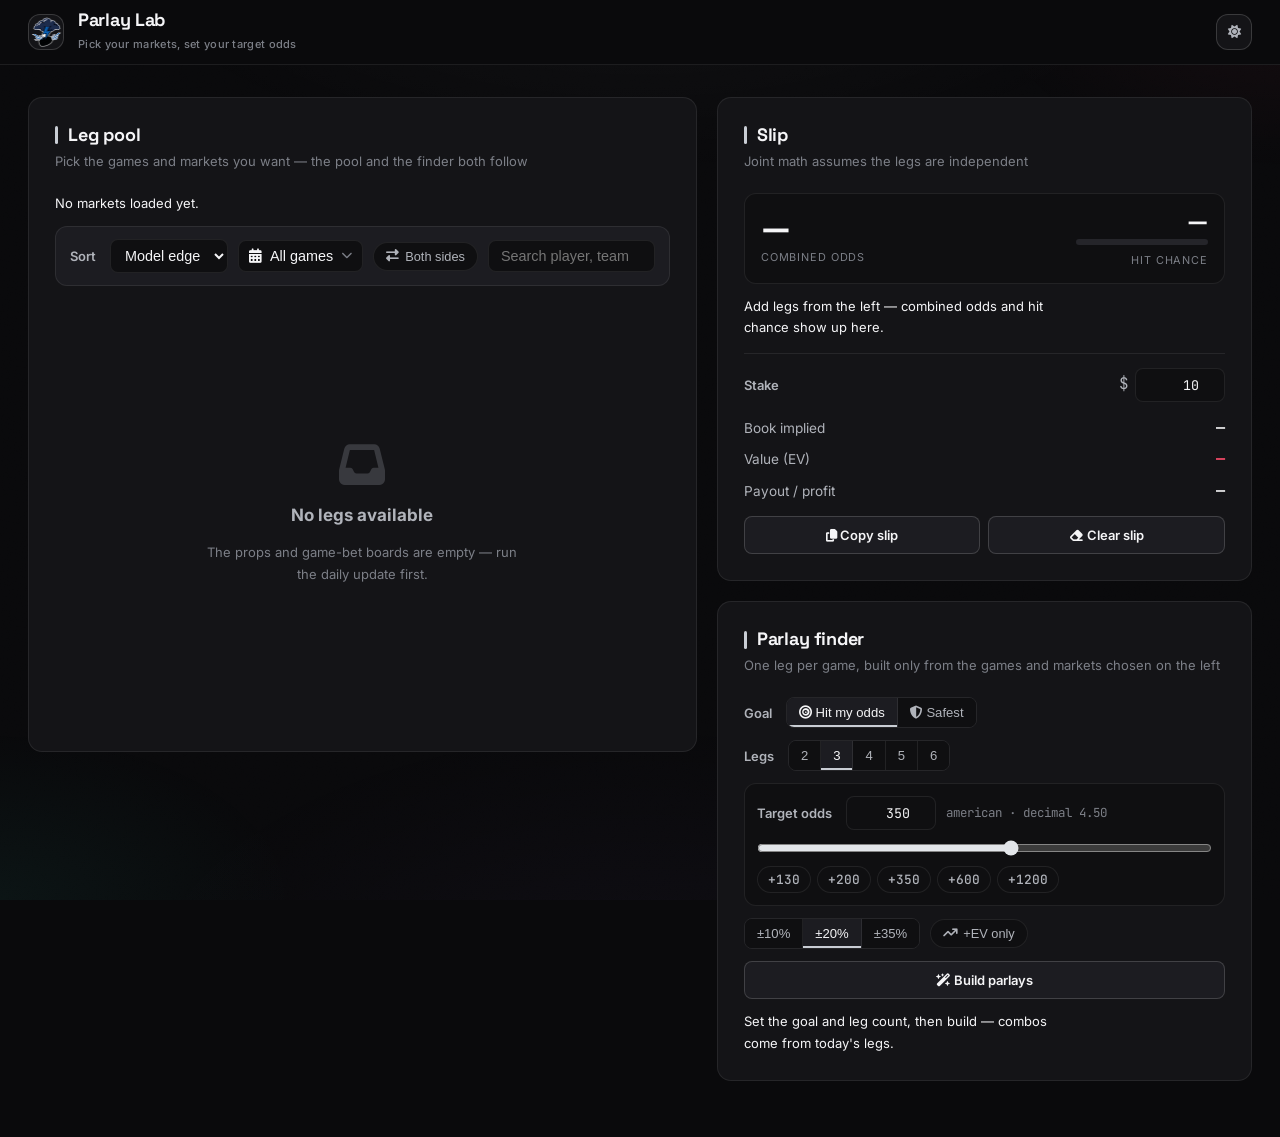
==== templates/parlay.html @ 18145726 "Show each combo leg's game in Parlay finder results Co-Authored-By: Claude Code <noreply@anthropic.c" ====
<!DOCTYPE html>
<html lang="en">
<head>
    <meta charset="UTF-8">
    <meta name="viewport" content="width=device-width, initial-scale=1.0, viewport-fit=cover">
    <meta name="theme-color" content="#020306">
    <meta name="robots" content="noindex">
    <script>
        // Same saved-theme hook as index.html so both pages agree on the mode.
        try {
            if (localStorage.getItem('hdf-theme') === 'light') {
                document.documentElement.setAttribute('data-theme', 'light');
            }
        } catch (e) {}
    </script>
    <title>Parlay Lab</title>
    <link rel="icon" type="image/x-icon" href="/favicon.ico">
    <link rel="preconnect" href="https://fonts.googleapis.com">
    <link href="https://fonts.googleapis.com/css2?family=Inter:wght@300;400;500;600;700&family=Space+Grotesk:wght@500;600;700&family=JetBrains+Mono:wght@400;600&display=swap" rel="stylesheet">
    <link rel="stylesheet" href="https://cdnjs.cloudflare.com/ajax/libs/font-awesome/6.5.2/css/all.min.css" crossorigin="anonymous" referrerpolicy="no-referrer">
    <link rel="stylesheet" href="/static/style.css?v=3.0">
</head>
<body>
    <div class="bg-noise"></div>
    <div class="bg-gradient"></div>

    <header class="app-header">
        <div class="header-inner">
            <div class="header-left">
                <div class="logo-mark">
                    <a id="parlayHome" href="/" aria-label="Back to High Danger Forecast">
                        <img src="/Images/logo.png" alt="" width="32" height="32">
                    </a>
                </div>
                <div class="logo-text">
                    <h1>Parlay Lab</h1>
                    <span class="tagline">Pick your markets, set your target odds</span>
                </div>
            </div>
            <div class="header-right">
                <button class="theme-toggle" id="themeToggle" type="button" aria-label="Toggle light and dark mode" title="Toggle light and dark mode">
                    <i class="fa-solid fa-sun theme-icon-sun"></i>
                    <i class="fa-solid fa-moon theme-icon-moon"></i>
                </button>
            </div>
        </div>
    </header>

    <main class="main-content">
        <div class="parlay-grid">

            <!-- Leg pool -->
            <section class="card">
                <div class="card-header">
                    <h2 class="card-title">Leg pool</h2>
                    <p class="card-subtitle">Pick the games and markets you want — the pool and the finder both follow</p>
                </div>
                <div id="plChips" class="pl-chip-row" role="group" aria-label="Markets to include"></div>
                <div class="props-toolbar props-filterbar elo-toolbar">
                    <label class="props-toolbar-label" for="plSort">Sort</label>
                    <select id="plSort" class="pl-select">
                        <option value="edge">Model edge</option>
                        <option value="prob">Hit chance</option>
                        <option value="odds">Odds</option>
                    </select>
                    <div class="pl-dd" id="plGamesDD">
                        <button id="plGamesBtn" class="pl-select pl-dd-btn" type="button" aria-haspopup="true" aria-expanded="false" aria-label="Choose games">
                            <i class="fa-solid fa-calendar-days"></i> <span id="plGamesLabel">All games</span> <i class="fa-solid fa-chevron-down pl-dd-caret"></i>
                        </button>
                        <div id="plGamesPanel" class="pl-dd-panel" hidden>
                            <label class="pl-dd-item pl-dd-all"><input type="checkbox" id="plGamesAll"> All games</label>
                            <div id="plGamesItems"></div>
                        </div>
                    </div>
                    <button id="plSides" class="pl-chip pl-chip-inbar" type="button" aria-pressed="false"
                            title="Also price Unders as their own legs (with the model's implied probability)">
                        <i class="fa-solid fa-right-left"></i> Both sides
                    </button>
                    <input id="plSearch" class="pl-search" type="search" placeholder="Search player, team or game" aria-label="Search legs">
                </div>
                <div id="plLoadState" class="empty-state" hidden>
                    <p class="empty-desc">Loading legs…</p>
                </div>
                <div id="plPool" class="pl-leg-list"></div>
            </section>

            <!-- Slip + finder -->
            <div class="parlay-side">

                <section class="card">
                    <div class="card-header">
                        <h2 class="card-title">Slip</h2>
                        <p class="card-subtitle">Joint math assumes the legs are independent</p>
                    </div>
                    <div class="pl-hero">
                        <div class="pl-hero-main">
                            <div id="plCombinedOdds" class="pl-hero-odds">—</div>
                            <div class="pl-hero-label">combined odds</div>
                        </div>
                        <div class="pl-hero-side">
                            <div id="plJointProb" class="pl-hero-prob">—</div>
                            <div class="pl-meter" aria-hidden="true"><div id="plMeterFill" class="pl-meter-fill"></div></div>
                            <div class="pl-hero-label">hit chance</div>
                        </div>
                    </div>
                    <div id="slipLegs" class="pl-slip-legs"></div>
                    <div class="pl-summary">
                        <div class="pl-summary-row">
                            <label class="props-toolbar-label" for="plStake">Stake</label>
                            <span class="pl-money-wrap">$<input id="plStake" class="pl-stake" type="number" min="0" step="1" value="10" inputmode="decimal"></span>
                        </div>
                        <dl class="pl-totals">
                            <div class="pl-total-row"><dt>Book implied</dt><dd id="plImplied">—</dd></div>
                            <div class="pl-total-row"><dt>Value (EV)</dt><dd id="plEV">—</dd></div>
                            <div class="pl-total-row"><dt>Payout / profit</dt><dd id="plPayout">—</dd></div>
                        </dl>
                        <div id="plCorrelationNote" class="pl-warn" hidden>
                            <i class="fa-solid fa-link"></i> Two legs share a game — the independence math no longer holds.
                        </div>
                        <div class="pl-summary-actions">
                            <button id="plCopy" class="action-btn" type="button"><i class="fa-solid fa-copy"></i> Copy slip</button>
                            <button id="plClear" class="action-btn" type="button"><i class="fa-solid fa-eraser"></i> Clear slip</button>
                        </div>
                    </div>
                </section>

                <section class="card">
                    <div class="card-header">
                        <h2 class="card-title">Parlay finder</h2>
                        <p class="card-subtitle">One leg per game, built only from the games and markets chosen on the left</p>
                    </div>
                    <div class="pl-finder-controls">
                        <div class="pl-control-row">
                            <span class="props-toolbar-label">Goal</span>
                            <div id="plMode" class="pl-seg" role="group" aria-label="Finder goal">
                                <button type="button" data-mode="target" aria-pressed="true"><i class="fa-solid fa-bullseye"></i> Hit my odds</button>
                                <button type="button" data-mode="chance" aria-pressed="false"><i class="fa-solid fa-shield-halved"></i> Safest</button>
                            </div>
                        </div>
                        <div class="pl-control-row">
                            <span class="props-toolbar-label">Legs</span>
                            <div id="plSize" class="pl-seg" role="group" aria-label="Leg count">
                                <button type="button" data-size="2" aria-pressed="false">2</button>
                                <button type="button" data-size="3" aria-pressed="true">3</button>
                                <button type="button" data-size="4" aria-pressed="false">4</button>
                                <button type="button" data-size="5" aria-pressed="false">5</button>
                                <button type="button" data-size="6" aria-pressed="false">6</button>
                            </div>
                        </div>
                        <div id="plTargetWrap" class="pl-target-wrap">
                            <div class="pl-control-row">
                                <span class="props-toolbar-label">Target odds</span>
                                <input id="plTargetInput" class="pl-stake pl-target-input" type="number" step="5" value="350" aria-label="Target American odds">
                                <span class="pl-target-hint">american · decimal <span id="plTargetDec">4.50</span></span>
                            </div>
                            <input id="plTargetRange" class="pl-range" type="range" min="0" max="100" step="0.5" value="50" aria-label="Target odds slider">
                            <div id="plPresets" class="pl-chip-row pl-preset-row" role="group" aria-label="Target odds presets"></div>
                        </div>
                        <div class="pl-control-row" id="plFinderOpts">
                            <div id="plTol" class="pl-seg" role="group" aria-label="Target tolerance">
                                <button type="button" data-tol="0.1" aria-pressed="false">±10%</button>
                                <button type="button" data-tol="0.2" aria-pressed="true">±20%</button>
                                <button type="button" data-tol="0.35" aria-pressed="false">±35%</button>
                            </div>
                            <button id="plEvOnly" class="pl-chip" type="button" aria-pressed="false" title="Only show combos the model rates as +EV">
                                <i class="fa-solid fa-arrow-trend-up"></i> +EV only
                            </button>
                        </div>
                        <button id="plBuild" class="action-btn pl-build-btn" type="button"><i class="fa-solid fa-wand-magic-sparkles"></i> Build parlays</button>
                    </div>
                    <div id="plAutoplay" class="pl-autoplay">
                        <p class="empty-desc">Set the goal and leg count, then build — combos come from today's legs.</p>
                    </div>
                </section>

            </div>

        </div>
    </main>

    <script src="/static/parlay.js?v=2.5"></script>
</body>
</html>
---- static/style.css ----
/* ============================================================
   NHL Predictor — Midnight Precision Instrument Theme v3
   ============================================================ */

:root {
    --bg-base: #0a0a0c;
    --bg-surface: #141417;
    --bg-surface-elevated: #1c1c21;
    --bg-surface-hover: #25252a;
    --bg-input: #0f0f11;
    --border-subtle: rgba(255,255,255,0.08);
    --border-default: rgba(255,255,255,0.16);
    --border-active: rgba(255,255,255,0.40);
    --text-primary: #f5f5f7;
    --text-secondary: #b0b3ba;
    --text-muted: #7c7f87;
    --accent: #c9cdd4;
    --accent-dim: #e3e6ea;
    --accent-hover: #e2e5e9;
    --accent-glow: rgba(255,255,255,0.10);
    --accent-red: #ff4d6d;
    --accent-red-dim: rgba(255,77,109,0.22);
    --accent-blue: #3d8bfd;
    --accent-blue-dim: rgba(61,139,253,0.18);
    --accent-gold: #ffc857;
    --accent-gold-dim: rgba(255,200,87,0.22);
    --accent-green: #38e4c8;
    --accent-green-dim: rgba(56,228,200,0.22);
    --accent-purple: #b388ff;
    --accent-purple-dim: rgba(179,136,255,0.18);
    --row-stripe: rgba(255,255,255,0.015);
    --row-hover: rgba(255,255,255,0.03);
    --font-body: 'Inter', -apple-system, BlinkMacSystemFont, sans-serif;
    --font-heading: 'Space Grotesk', var(--font-body);
    --font-mono: 'JetBrains Mono', ui-monospace, monospace;
    --radius-sm: 8px;
    --radius-md: 12px;
    --radius-lg: 14px;
    --radius-xl: 20px;
    --shadow-card: 0 2px 4px rgba(0,0,0,0.55), 0 10px 32px rgba(0,0,0,0.40);
    --shadow-glow: 0 0 28px rgba(255,255,255,0.06);
    --transition-fast: 0.15s ease;
    --transition-base: 0.25s ease;
}

:root[data-theme="light"] {
    --bg-base: #f4f5f7;
    --bg-surface: #ffffff;
    --bg-surface-elevated: #ffffff;
    --bg-surface-hover: #eceef1;
    --bg-input: #ffffff;
    --border-subtle: rgba(0,0,0,0.08);
    --border-default: rgba(0,0,0,0.18);
    --border-active: rgba(0,0,0,0.40);
    --text-primary: #16181c;
    --text-secondary: #4b5058;
    --text-muted: #7b828c;
    --accent: #16181c;
    --accent-dim: #3a3f46;
    --accent-hover: #2c3138;
    --accent-glow: rgba(0,0,0,0.06);
    --accent-red: #d7263d;
    --accent-red-dim: rgba(215,38,61,0.12);
    --accent-blue: #00539b;
    --accent-blue-dim: rgba(0,83,155,0.12);
    --accent-gold: #8a6d1d;
    --accent-gold-dim: rgba(138,109,29,0.14);
    --accent-green: #0e9f6e;
    --accent-green-dim: rgba(14,159,110,0.14);
    --accent-purple: #7c5cd6;
    --accent-purple-dim: rgba(124,92,214,0.14);
    --row-stripe: rgba(0,0,0,0.02);
    --row-hover: rgba(0,0,0,0.04);
    --shadow-card: 0 2px 4px rgba(0,0,0,0.06), 0 10px 32px rgba(0,0,0,0.10);
    --shadow-glow: 0 0 28px rgba(0,0,0,0.06);
}

* { margin:0; padding:0; box-sizing:border-box; }

html { scroll-behavior:smooth; }

body {
    font-family: var(--font-body);
    background: var(--bg-base);
    color: var(--text-primary);
    min-height: 100vh;
    line-height: 1.55;
    -webkit-font-smoothing: antialiased;
    -moz-osx-font-smoothing: grayscale;
    position: relative;
    overflow-x: hidden;
}

/* Remove 300ms double-tap zoom on buttons and interactive controls. */
button, a, input, select, textarea, .tab-btn, .action-btn, .predict-btn, .be-sort-btn, .props-sort-btn, .data-table th.sortable {
    touch-action: manipulation;
}

/* ── Background Layers ──────────────────────────────────────────────── */
.bg-noise {
    position: fixed; inset: 0; z-index: 0; pointer-events: none; opacity: 0.008;
    background-image: url("data:image/svg+xml,%3Csvg viewBox='0 0 256 256' xmlns='http://www.w3.org/2000/svg'%3E%3Cfilter id='n'%3E%3CfeTurbulence type='fractalNoise' baseFrequency='0.85' numOctaves='3' stitchTiles='stitch'/%3E%3C/filter%3E%3Crect width='100%25' height='100%25' filter='url(%23n)'/%3E%3C/svg%3E");
    background-repeat: repeat; background-size: 260px;
}

.bg-gradient {
    position: fixed; inset: 0; z-index: 0; pointer-events: none;
    background:
        radial-gradient(ellipse 95% 75% at 50% -18%, rgba(255,255,255,0.06), transparent 50%),
        radial-gradient(ellipse 55% 45% at 100% 0%, rgba(255,77,109,0.05), transparent 42%),
        radial-gradient(ellipse 55% 45% at 0% 100%, rgba(56,228,200,0.05), transparent 42%),
        radial-gradient(ellipse 80% 60% at 50% 110%, rgba(179,136,255,0.04), transparent 50%);
}

:root[data-theme="light"] .bg-gradient {
    background:
        radial-gradient(ellipse 95% 75% at 50% -18%, rgba(0,0,0,0.04), transparent 50%),
        radial-gradient(ellipse 55% 45% at 100% 0%, rgba(0,0,0,0.02), transparent 42%),
        radial-gradient(ellipse 55% 45% at 0% 100%, rgba(0,0,0,0.02), transparent 42%);
}

/* ── Header ──────────────────────────────────────────────────────── */
.app-header {
    position: sticky; top: 0; z-index: 100;
    background: var(--bg-base);
    border-bottom: 1px solid var(--border-subtle);
    padding-top: env(safe-area-inset-top);
}

.header-inner {
    max-width: 1280px; margin: 0 auto;
    display: flex; align-items: center; justify-content: space-between;
    height: 64px; padding: 0 calc(28px + env(safe-area-inset-right)) 0 calc(28px + env(safe-area-inset-left));
}

.header-left { display: flex; align-items: center; gap: 14px; }

.logo-mark {
    display: flex; align-items: center; justify-content: center;
    width: 36px; height: 36px;
    background: var(--bg-surface);
    border-radius: var(--radius-md);
    border: 1px solid var(--border-default);
    overflow: hidden;
}

.logo-mark img {
    width: 100%;
    height: 100%;
    object-fit: contain;
    display: block;
}

.logo-text h1 {
    font-family: var(--font-heading);
    font-size: 18px; font-weight: 700; letter-spacing: -0.3px;
    color: var(--text-primary); line-height: 1.2;
}

.tagline {
    font-size: 11px; color: var(--text-muted);
    letter-spacing: 0.3px; font-weight: 500;
}

.status-pill {
    display: inline-flex; align-items: center; gap: 8px;
    padding: 6px 14px; border-radius: 100px;
    background: var(--bg-surface); border: 1px solid var(--border-default);
    font-size: 12px; font-weight: 600; color: var(--text-secondary);
}

.status-dot {
    width: 7px; height: 7px; border-radius: 50%;
    display: inline-block; flex-shrink: 0;
}

.status-dot.ready {
    background: var(--accent-green);
}

.status-dot.loading { background: var(--accent-gold); }
.status-dot.error { background: var(--accent-red); }

.header-right { display: flex; align-items: center; gap: 10px; }
.theme-toggle { display: inline-flex; align-items: center; justify-content: center; width: 36px; height: 36px; flex-shrink: 0; background: var(--bg-surface); border: 1px solid var(--border-default); border-radius: var(--radius-md); color: var(--text-secondary); cursor: pointer; transition: var(--transition-fast); }
.theme-toggle:hover { color: var(--text-primary); background: var(--bg-surface-elevated); }
.theme-toggle .theme-icon-sun { display: inline; }
.theme-toggle .theme-icon-moon { display: none; }
:root[data-theme="light"] .theme-toggle .theme-icon-sun { display: none; }
:root[data-theme="light"] .theme-toggle .theme-icon-moon { display: inline; }

.quota-banner {
    max-width: 1280px; margin: 0 auto;
    padding: 8px calc(28px + env(safe-area-inset-right)) 10px calc(28px + env(safe-area-inset-left));
    background: var(--accent-gold-dim);
    color: var(--accent-gold);
    border-top: 1px solid var(--border-subtle);
    font-size: 12px; font-weight: 600;
    line-height: 1.4;
}

@keyframes pulse-dot {
    0%,100% { opacity:1; }
    50% { opacity:0.5; }
}

/* ── Tab Navigation ─────────────────────────────────────────────── */
.tab-nav {
    position: sticky; top: calc(64px + env(safe-area-inset-top)); z-index: 99;
    background: var(--bg-base);
    border-bottom: 1px solid var(--border-subtle);
    padding-left: env(safe-area-inset-left);
    padding-right: env(safe-area-inset-right);
}

.tab-nav-inner {
    max-width: 1280px; margin: 0 auto;
    display: flex; gap: 6px; padding: 10px 28px;
    overflow-x: auto; scrollbar-width: none;
}

.tab-nav-inner::-webkit-scrollbar { display:none; }

.tab-btn {
    background: none; border: 1px solid transparent; cursor: pointer;
    color: var(--text-secondary); font-family: var(--font-body);
    font-size: 13px; font-weight: 600; padding: 9px 16px;
    display: flex; align-items: center; gap: 8px;
    position: relative; white-space: nowrap;
    border-radius: 100px;
    transition: color var(--transition-fast), background var(--transition-fast), border-color var(--transition-fast);
}

.tab-btn:hover { color: var(--text-primary); background: var(--bg-surface); }

.tab-btn.active {
    color: var(--text-primary);
    background: var(--bg-surface-elevated);
    border-color: var(--border-default);
}

.tab-icon { font-size: 14px; }

/* ── Main Content ────────────────────────────────────────────────── */
.main-content {
    max-width: 1280px; margin: 0 auto;
    padding: 32px calc(28px + env(safe-area-inset-right)) 56px calc(28px + env(safe-area-inset-left));
    position: relative; z-index: 1;
}

.tab-panel {
    display: none;
    opacity: 0;
    transform: translateY(14px);
    transition: opacity 0.4s ease, transform 0.4s ease;
}

.tab-panel.active {
    display: block;
    opacity: 1;
    transform: translateY(0);
}

/* ── Cards ────────────────────────────────────────────────────────── */
.card {
    background: var(--bg-surface);
    border: 1px solid var(--border-subtle);
    border-radius: var(--radius-lg);
    padding: 26px;
    transition: border-color var(--transition-base);
    position: relative;
}

.card:hover {
    border-color: var(--border-default);
    box-shadow: var(--shadow-card), 0 0 18px var(--accent-glow);
}

.card-header { margin-bottom: 22px; }

.card-title {
    font-family: var(--font-heading);
    font-size: 18px; font-weight: 700; color: var(--text-primary);
    letter-spacing: -0.2px; line-height: 1.25;
    display: flex; align-items: center; gap: 10px;
}

.card-title::before {
    content: '';
    width: 3px; height: 18px;
    background: var(--accent);
    border-radius: 2px;
}

.card-subtitle {
    font-size: 13px; color: var(--text-muted); margin-top: 4px;
}

/* ── Matchup Predictor Layout ──────────────────────────────────── */
.predictor-grid {
    display: grid;
    grid-template-columns: 560px minmax(0, 1fr);
    gap: 28px;
    align-items: start;
}

@media (max-width: 1160px) {
    .predictor-grid { grid-template-columns: 1fr; }
}

/* ── Team Pickers ──────────────────────────────────────────────── */
.matchup-row {
    display: flex; align-items: stretch; gap: 14px;
    margin-bottom: 26px;
}

@media (max-width: 640px) {
    .matchup-row { flex-direction: column; align-items: stretch; gap: 14px; }
    .vs-divider { flex-direction: row !important; padding: 6px 0 !important; }
    .vs-ring { width: 42px !important; height: 42px !important; }
}

.team-picker {
    flex: 1; min-width: 0;
    background: var(--bg-input);
    border: 1px solid var(--border-subtle);
    border-radius: var(--radius-md);
    padding: 16px;
    transition: var(--transition-base);
}

.team-picker:hover { border-color: var(--border-default); }

.picker-label {
    display: block; font-size: 10px; font-weight: 800;
    text-transform: uppercase; letter-spacing: 1px;
    color: var(--accent); margin-bottom: 10px;
}

.team-select-wrap {
    display: flex; align-items: center; gap: 10px;
    margin-bottom: 10px;
}

.team-logo-preview {
    width: 44px; height: 44px; object-fit: contain;
    flex-shrink: 0; border-radius: var(--radius-sm);
    background: var(--bg-surface-elevated); padding: 3px;
    border: 1px solid var(--border-subtle);
    transition: var(--transition-fast);
}

.team-select-wrap:hover .team-logo-preview { transform: scale(1.05); }

.vs-divider {
    display: flex; flex-direction: column; align-items: center;
    justify-content: center; min-width: 44px; flex-shrink: 0;
}

.vs-ring {
    width: 46px; height: 46px; border-radius: 50%;
    display: flex; align-items: center; justify-content: center;
    background: linear-gradient(135deg, var(--bg-surface-elevated), var(--bg-surface-hover));
    border: 1px solid var(--border-default);
    font-size: 11px; font-weight: 900; color: var(--text-muted); letter-spacing: 1px;
    box-shadow: 0 4px 14px rgba(0,0,0,0.3);
}

/* ── Form Controls ──────────────────────────────────────────────── */
.team-select, .goalie-select, .param-input {
    width: 100%;
    padding: 11px 13px;
    background: var(--bg-input);
    border: 1px solid var(--border-default);
    border-radius: var(--radius-sm);
    color: var(--text-primary); font-size: 14px;
    font-family: var(--font-body);
    transition: border-color var(--transition-fast), background var(--transition-fast);
    outline: none;
}

.team-select, .goalie-select {
    appearance: none; -webkit-appearance: none;
    padding-right: 36px;
}

.team-select:focus, .goalie-select:focus, .param-input:focus {
    border-color: var(--accent);
    background: var(--bg-surface);
}

input[type="date"].param-input, input[type="date"].date-input {
    appearance: auto; -webkit-appearance: auto;
    min-height: 40px;
    cursor: pointer;
}

.date-field { min-width: 170px; }

.team-select {
    background-image: url("data:image/svg+xml,%3Csvg width='10' height='6' fill='none' xmlns='http://www.w3.org/2000/svg'%3E%3Cpath d='M1 1l4 4 4-4' stroke='%238b93a7' stroke-width='1.5' stroke-linecap='round' stroke-linejoin='round'/%3E%3C/svg%3E");
    background-repeat: no-repeat; background-position: right 12px center;
}

.goalie-row { margin-top: 12px; }

/* ── Back-to-Back Toggle ─────────────────────────────────────────── */
.b2b-toggle {
    display: inline-flex; align-items: center; gap: 8px;
    margin-top: 12px; cursor: pointer; font-size: 12px; font-weight: 700;
    color: var(--text-secondary); user-select: none;
}
.b2b-toggle input { display: none; }
.b2b-check {
    width: 18px; height: 18px; border-radius: 5px;
    border: 1px solid var(--border-default); background: var(--bg-input);
    display: flex; align-items: center; justify-content: center;
    transition: var(--transition-fast); flex-shrink: 0;
}
.b2b-check::after {
    content: '\f00c'; font-family: 'Font Awesome 6 Free'; font-weight: 900;
    font-size: 11px; color: #000;
    opacity: 0; transform: scale(0.8); transition: var(--transition-fast);
}
.b2b-toggle input:checked + .b2b-check {
    background: var(--accent); border-color: var(--accent);
}
.b2b-toggle input:checked + .b2b-check::after { opacity: 1; transform: scale(1); }
.b2b-label { transition: color var(--transition-fast); }
.b2b-toggle:hover .b2b-label { color: var(--text-primary); }

.sub-label {
    display: block; font-size: 11px; font-weight: 700;
    color: var(--text-muted); margin-bottom: 5px;
}

/* ── Settings ─────────────────────────────────────────────────────── */
.settings-section {
    margin-bottom: 22px;
    border-top: 1px solid var(--border-subtle);
    padding-top: 16px;
}

.settings-toggle {
    background: none; border: none; color: var(--text-secondary);
    font-size: 13px; font-weight: 700; cursor: pointer;
    padding: 6px 0; display: flex; align-items: center; gap: 9px;
    font-family: var(--font-body); transition: color var(--transition-fast);
    width: 100%;
}

.settings-toggle:hover { color: var(--accent); }

.toggle-chevron { transition: transform var(--transition-base); color: var(--text-muted); }

.settings-toggle[aria-expanded="true"] .toggle-chevron { transform: rotate(90deg); }

.settings-body { padding-top: 16px; animation: fadeSlideDown 0.28s ease; }

@keyframes fadeSlideDown {
    from { opacity:0; transform: translateY(-8px); }
    to { opacity:1; transform: translateY(0); }
}

.settings-grid {
    display: grid; grid-template-columns: 1fr 1fr; gap: 14px;
}

@media (max-width: 480px) { .settings-grid { grid-template-columns: 1fr; } }

.field { display: flex; flex-direction: column; gap: 6px; }

.field label { font-size: 12px; font-weight: 700; color: var(--text-secondary); }
.field-hint { font-size: 11px; color: var(--text-muted); line-height: 1.4; }

/* ── Buttons ─────────────────────────────────────────────────────── */
.predict-btn {
    width: 100%; padding: 14px 24px;
    background: var(--accent);
    color: var(--bg-base); border: none; border-radius: var(--radius-md);
    font-size: 15px; font-weight: 700; cursor: pointer;
    transition: background var(--transition-fast), transform var(--transition-fast);
    display: inline-flex; align-items: center; justify-content: center; gap: 10px;
    font-family: var(--font-body);
    position: relative;
}

.predict-btn:hover:not(:disabled) {
    background: var(--accent-hover);
    transform: translateY(-1px);
}

.predict-btn:active:not(:disabled) { transform: translateY(0); }

.predict-btn:disabled {
    opacity: 0.35; cursor: not-allowed; transform: none;
    background: var(--text-muted);
}

.btn-arrow { transition: transform 0.2s ease; }
.predict-btn:hover:not(:disabled) .btn-arrow { transform: translateX(3px); }

.action-btn {
    padding: 10px 20px;
    background: var(--bg-surface-elevated);
    color: var(--text-primary); border: 1px solid var(--border-default);
    border-radius: var(--radius-sm); font-size: 13px; font-weight: 600;
    cursor: pointer; transition: var(--transition-fast);
    font-family: var(--font-body); white-space: nowrap;
    position: relative;
}

.action-btn:hover {
    background: var(--bg-surface-hover);
    border-color: var(--border-default);
    color: var(--text-primary);
}

.action-btn:active { transform: translateY(0); }

/* ── Empty State ──────────────────────────────────────────────────── */
.empty-state {
    display: flex; flex-direction: column; align-items: center;
    justify-content: center; padding: 70px 24px; text-align: center;
    gap: 14px; color: var(--text-muted);
}

.empty-icon {
    font-size: 46px; opacity: 0.35;
}
.empty-title { font-size: 17px; font-weight: 700; color: var(--text-secondary); }
.empty-desc { font-size: 13px; max-width: 320px; line-height: 1.65; }

/* ── Results Banner ────────────────────────────────────────────────── */
.result-banner {
    display: flex; align-items: center; justify-content: center; gap: 28px;
    padding: 28px 24px;
    background: var(--bg-surface-elevated);
    border-radius: var(--radius-md); margin-bottom: 24px;
    border: 1px solid var(--border-subtle);
}

.result-team-block { display: flex; align-items: center; gap: 14px; }
.result-team-block.home { justify-content: flex-start; }
.result-team-block.away { justify-content: flex-end; }

.result-team-text { display: flex; flex-direction: column; gap: 4px; min-width: 0; }
.result-team-block.home .result-team-text { align-items: flex-start; }
.result-team-block.away .result-team-text { align-items: flex-end; }

.result-badge {
    display: inline-block;
    font-size: 9px; font-weight: 800; letter-spacing: 1px; padding: 3px 10px;
    border-radius: 100px; text-transform: uppercase;
}
.result-badge.home {
    background: var(--accent-glow); color: var(--accent); border: 1px solid var(--border-default);
}
.result-badge.away {
    background: var(--accent-red-dim); color: var(--accent-red); border: 1px solid var(--border-default);
}

.result-team-logo {
    width: 56px; height: 56px; object-fit: contain;
    margin: 0; border-radius: var(--radius-md);
    background: var(--bg-base); padding: 6px;
    border: 1px solid var(--border-subtle);
    transition: var(--transition-fast);
    flex-shrink: 0;
}
.result-team-block:hover .result-team-logo { transform: scale(1.04); }

.result-team-name { font-size: 15px; font-weight: 700; color: var(--text-primary); line-height: 1.3; max-width: 140px; }
.result-team-abbr { font-size: 12px; color: var(--text-muted); font-weight: 600; text-transform: uppercase; letter-spacing: 0.8px; }

.result-center { text-align: center; min-width: 110px; }

.result-prediction-label { font-size: 11px; color: var(--text-muted); text-transform: uppercase; letter-spacing: 1px; font-weight: 700; margin-bottom: 6px; }
.result-prediction-value { font-family: var(--font-heading); font-size: 24px; font-weight: 700; line-height: 1.2; }
.result-prediction-value.home-win { color: var(--accent); }
.result-prediction-value.away-win { color: var(--accent-red); }

/* ── Probability Bar ──────────────────────────────────────────────── */
.prob-section { margin-bottom: 24px; }

.prob-header {
    display: flex; justify-content: space-between; align-items: baseline;
    margin-bottom: 10px;
}

.prob-team { font-size: 13px; font-weight: 600; color: var(--text-primary); }
.prob-pct { font-size: 22px; font-weight: 700; }
.prob-pct.home { color: var(--accent); }
.prob-pct.away { color: var(--accent-red); }

.prob-bar-track {
    display: flex; border-radius: 10px; overflow: hidden;
    height: 30px; background: var(--bg-base); border: 1px solid var(--border-subtle);
}

.prob-bar-home {
    background: var(--accent);
    display: flex; align-items: center; justify-content: center;
    font-size: 11px; font-weight: 700; color: var(--bg-base);
    transition: width 0.9s cubic-bezier(0.25, 0.46, 0.45, 0.94);
    min-width: 40px;
}

.prob-bar-away {
    background: var(--accent-red);
    display: flex; align-items: center; justify-content: center;
    font-size: 11px; font-weight: 700; color: var(--text-primary);
    transition: width 0.9s cubic-bezier(0.25, 0.46, 0.45, 0.94);
    min-width: 40px;
}

/* ── Stats Grid ──────────────────────────────────────────────────── */
.stats-grid {
    display: grid; grid-template-columns: repeat(4, 1fr); gap: 10px;
    margin-bottom: 24px;
}

@media (max-width: 640px) { .stats-grid { grid-template-columns: repeat(2, 1fr); } }

.stat-card {
    background: var(--bg-base); border: 1px solid var(--border-subtle);
    border-radius: var(--radius-sm); padding: 16px 10px; text-align: center;
    transition: border-color var(--transition-fast);
}

.stat-card:hover {
    border-color: var(--border-default);
}

.stat-value { font-family: var(--font-heading); font-size: 20px; font-weight: 700; color: var(--accent); line-height: 1.2; }
.stat-value.gold { color: var(--accent-gold); }
.stat-label { font-size: 10px; color: var(--text-muted); text-transform: uppercase; letter-spacing: 0.6px; margin-top: 6px; font-weight: 600; }

/* ── Sections ───────────────────────────────────────────────────── */
.section-divider { border: none; border-top: 1px solid var(--border-subtle); margin: 26px 0; }
.section-title { font-size: 11px; font-weight: 800; color: var(--text-secondary); text-transform: uppercase; letter-spacing: 1.4px; margin-bottom: 16px; }

/* ── O/U Bars ──────────────────────────────────────────────────── */
.ou-section { margin-bottom: 24px; }
.ou-row { display: flex; align-items: center; gap: 12px; padding: 5px 0; }
.ou-total { width: 40px; text-align: center; font-size: 14px; font-weight: 700; color: var(--text-primary); flex-shrink: 0; }
.ou-bar-track { flex: 1; height: 18px; background: var(--bg-base); border-radius: 5px; overflow: hidden; border: 1px solid var(--border-subtle); }
.ou-bar-fill { height: 100%; background: var(--accent); border-radius: 5px; transition: width 0.7s ease; }
.ou-pct { width: 54px; text-align: right; font-size: 12px; color: var(--text-secondary); flex-shrink: 0; font-weight: 600; }

/* ── Injury Display ────────────────────────────────────────────── */
.injury-team { background: var(--bg-surface); border: 1px solid var(--border-subtle); border-radius: var(--radius-md); padding: 14px; margin-bottom: 16px; }
.injury-team-header { display: flex; align-items: center; gap: 10px; font-size: 14px; font-weight: 800; color: var(--text-primary); margin-bottom: 12px; }
.injury-team-logo { width: 28px; height: 28px; object-fit: contain; }
.injury-totals { margin-left: auto; display: flex; align-items: center; gap: 8px; }
.injury-total { font-size: 12px; font-weight: 800; color: var(--accent-green); }
.injury-total.negative { color: var(--accent-red); }
.injury-total.defense { color: var(--accent-purple); }
.injury-list { display: flex; flex-direction: column; gap: 8px; }
.injury-row { display: flex; align-items: center; justify-content: space-between; padding: 8px 10px; background: var(--bg-base); border-radius: var(--radius-sm); }
.injury-name { display: flex; align-items: center; gap: 7px; font-size: 13px; color: var(--text-primary); font-weight: 700; }
.injury-badge { font-size: 9px; font-weight: 700; padding: 1px 5px; border-radius: 4px; background: var(--accent-purple-dim); color: var(--accent-purple); border: 1px solid var(--border-default); }
.injury-badge.forward { background: var(--accent-glow); color: var(--accent); border-color: var(--border-default); }
.injury-meta { display: flex; align-items: center; gap: 10px; }
.injury-status { font-size: 10px; font-weight: 700; text-transform: uppercase; letter-spacing: 0.5px; padding: 2px 7px; border-radius: 100px; background: var(--accent-red-dim); color: var(--accent-red); border: 1px solid var(--border-default); }
.injury-status.dtd { background: var(--accent-gold-dim); color: var(--accent-gold); border-color: var(--border-default); }
.injury-contrib { font-size: 12px; color: var(--text-secondary); font-weight: 700; }
.injury-contrib.defense { color: var(--accent-purple); }
.injury-none { font-size: 12px; color: var(--text-muted); font-style: italic; }

/* ── Lineup Grid ──────────────────────────────────────────────── */
.lineup-grid { display: grid; grid-template-columns: 1fr 1fr; gap: 20px; }
@media (max-width: 640px) { .lineup-grid { grid-template-columns: 1fr; } }

.lineup-team h3 { font-size: 13px; color: var(--accent); margin-bottom: 8px; font-weight: 800; }
.lineup-position-label { font-size: 10px; color: var(--text-muted); text-transform: uppercase; letter-spacing: 0.6px; margin: 8px 0 3px; font-weight: 700; }
.lineup-player { font-size: 12px; padding: 2px 0; color: var(--text-primary); border-bottom: 1px solid var(--border-subtle); }

/* ── Data Tables ──────────────────────────────────────────────── */
.table-wrap { overflow-x: auto; -webkit-overflow-scrolling: touch; border-radius: var(--radius-md); border: 1px solid var(--border-subtle); max-height: 560px; overflow-y: auto; background: var(--bg-surface); }

.data-table { width: 100%; border-collapse: collapse; font-size: 12px; }
.data-table th {
    background: var(--bg-base); color: var(--text-secondary); font-weight: 800;
    text-align: left; padding: 12px 16px; border-bottom: 2px solid var(--border-subtle);
    font-size: 10px; text-transform: uppercase; letter-spacing: 0.8px;
    position: sticky; top: 0; z-index: 10; white-space: nowrap;
}
.data-table th.sortable {
    cursor: pointer;
    user-select: none;
    transition: color var(--transition-fast), background var(--transition-fast);
}
.data-table th.sortable:hover {
    color: var(--accent);
    background: var(--accent-glow);
}
.data-table td { padding: 10px 16px; border-bottom: 1px solid var(--border-subtle); color: var(--text-primary); white-space: nowrap; }
.data-table tr:hover td { background: var(--row-hover); }
.data-table tr:nth-child(even) td { background: var(--row-stripe); }
.data-table tr:first-child td { border-top: none; }

/* Elo leaderboard: keep enough width on mobile */
.elo-table th:nth-child(1) { width: 36px; }
.elo-table th:nth-child(2) { min-width: 160px; }
.elo-table th:nth-child(3) { width: 70px; }
.elo-table th:nth-child(4) { width: 60px; }
.elo-table th:nth-child(5) { min-width: 120px; }
.elo-bar-fill { height: 100%; background: var(--accent-blue); border-radius: 5px; transition: width 0.7s ease; }

.elo-toolbar { flex-wrap: wrap; }
.elo-toolbar .props-toolbar-label { margin-left: 10px; }
.elo-toolbar .props-toolbar-label:first-child { margin-left: 0; }

.elo-player-name { display: flex; align-items: center; gap: 6px; }
.elo-pos { font-size: 10px; font-weight: 700; color: var(--text-muted); }
.elo-team { font-size: 11px; color: var(--text-muted); }
.elo-rookie {
    font-size: 9px; font-weight: 700; text-transform: uppercase; letter-spacing: 0.5px;
    padding: 2px 6px; border-radius: 100px;
    background: var(--accent-green-dim); color: var(--accent-green);
    border: 1px solid var(--border-default);
}

@media (max-width: 560px) {
    .data-table { font-size: 11px; }
    .data-table th, .data-table td { padding: 10px 12px; }
    .elo-table th:nth-child(2) { min-width: 140px; }
    .elo-table th:nth-child(5) { min-width: 100px; }
    .table-wrap { max-height: 420px; }
}

/* ── Stats Table Enhancements ─────────────────────────────────── */
#statsResults { min-height: 120px; }
#statsResults .table-wrap { margin-top: 16px; }

.stats-team-cell {
    display: flex; align-items: center; gap: 10px;
    white-space: nowrap;
    min-width: 110px;
}
.stats-team-logo {
    width: 24px; height: 24px; object-fit: contain;
    filter: drop-shadow(0 0 4px rgba(255,255,255,0.08));
    flex-shrink: 0;
}
.stats-toolbar {
    display: flex; flex-wrap: wrap; gap: 10px;
    align-items: flex-end;
    margin-bottom: 12px;
}
.stats-toolbar input,
.stats-toolbar select {
    max-width: 220px;
    width: 100%;
}
.stats-toolbar input[type="number"] { max-width: 90px; }
.stats-row {
    cursor: pointer;
}
/* Keep player / team columns wide enough so the table doesn't look crushed */
.data-table th:first-child,
.data-table td:first-child { min-width: 120px; }
.data-table th:nth-child(2),
.data-table td:nth-child(2) { min-width: 60px; }

.stats-source {
    display: inline-flex; align-items: center;
    font-size: 10px; font-weight: 800; text-transform: uppercase; letter-spacing: 0.6px;
    padding: 2px 8px; border-radius: 100px; margin-left: 8px;
}
.stats-source.cached {
    background: var(--accent-green-dim); color: var(--accent-green); border: 1px solid var(--border-default);
}
.stats-source.computed {
    background: var(--accent-gold-dim); color: var(--accent-gold); border: 1px solid var(--border-default);
}

/* ── Stats subnav (NST / Shotpropz) ────────────────────────────── */
.stats-subnav {
    display: flex; gap: 8px; flex-wrap: wrap; margin-bottom: 12px;
}
.stats-subtab {
    background: var(--bg-surface-elevated); border: 1px solid var(--border-subtle);
    color: var(--text-secondary);
    font-size: 12px; font-weight: 700; letter-spacing: 0.4px;
    padding: 8px 14px; border-radius: 100px; cursor: pointer;
    transition: border-color var(--transition-fast), background var(--transition-fast), color var(--transition-fast);
}
.stats-subtab:hover {
    border-color: var(--border-default); color: var(--text-primary);
}
.stats-subtab.active {
    background: var(--accent-gold-dim); color: var(--accent-gold);
    border-color: var(--accent-gold);
}

/* ── Game Cards ────────────────────────────────────────────────── */
.game-card {
    background: var(--bg-surface-elevated); border: 1px solid var(--border-subtle);
    border-radius: var(--radius-md); padding: 16px 20px; margin-bottom: 10px;
    display: flex; justify-content: space-between; align-items: center;
    transition: border-color var(--transition-fast), background var(--transition-fast);
    cursor: pointer;
}

.game-card:hover {
    border-color: var(--border-default); background: var(--bg-surface-hover);
}

.game-card-left { display: flex; flex-direction: column; gap: 4px; }
.game-card-right { display: flex; flex-direction: column; align-items: flex-end; gap: 5px; }

.game-card-teams {
    font-weight: 700; font-size: 15px; color: var(--text-primary);
    display: flex; align-items: center; gap: 10px; flex-wrap: wrap;
}
.game-card-teams .team-name { color: var(--text-primary); }
.game-card-teams .vs-sep { color: var(--text-muted); font-weight: 500; font-size: 13px; }
.game-card-logo {
    width: 30px; height: 30px; object-fit: contain; border-radius: var(--radius-sm);
    background: var(--bg-base); padding: 3px; border: 1px solid var(--border-subtle);
    transition: var(--transition-fast);
}
.game-card:hover .game-card-logo { border-color: var(--border-default); }
.game-card-time { font-size: 12px; color: var(--text-muted); font-weight: 500; margin-top: 5px; }
.game-card-score { font-size: 19px; font-weight: 700; color: var(--text-primary); }
.game-card-meta { font-size: 12px; color: var(--text-muted); display: flex; flex-direction: column; align-items: flex-end; gap: 3px; }

.game-status {
    font-size: 11px; padding: 4px 12px; border-radius: 100px;
    background: var(--accent-green-dim); color: var(--accent-green);
    font-weight: 600; display: inline-block;
}

.game-status.upcoming { background: var(--accent-glow); color: var(--accent); }

.live-dot {
    color: var(--accent-red);
    font-size: 0.65em;
    vertical-align: middle;
    margin-right: 4px;
}

/* ── Modal ─────────────────────────────────────────────────────── */
.modal-overlay {
    position: fixed; inset: 0; z-index: 200;
    background: rgba(9,10,13,0.90);
    display: flex; align-items: center; justify-content: center;
    padding: 20px;
}
.modal-content {
    background: var(--bg-surface); border: 1px solid var(--border-default);
    border-radius: var(--radius-lg); max-width: 760px; width: 100%;
    max-height: 88vh; overflow-y: auto;
    box-shadow: var(--shadow-card);
    position: relative; padding: 32px;
}
.modal-close {
    position: absolute; top: 12px; right: 14px;
    background: var(--bg-surface-elevated); border: 1px solid var(--border-subtle);
    color: var(--text-muted); border-radius: var(--radius-sm);
    font-size: 22px; cursor: pointer; width: 44px; height: 44px;
    display: flex; align-items: center; justify-content: center;
    transition: var(--transition-fast);
}
.modal-close:hover { color: var(--text-primary); background: var(--accent-red-dim); border-color: var(--border-default); }

.modal-header {
    background: var(--bg-surface-elevated);
    border-radius: var(--radius-md); padding: 24px; margin-bottom: 24px;
    border: 1px solid var(--border-subtle);
}
.modal-teams {
    display: flex; align-items: center; justify-content: center; gap: 28px;
}
.modal-team {
    text-align: center; min-width: 110px;
}
.modal-team img {
    width: 64px; height: 64px; object-fit: contain; margin-bottom: 8px;
    background: var(--bg-base); border-radius: var(--radius-md); padding: 5px;
    border: 1px solid var(--border-subtle);
    box-shadow: 0 6px 18px rgba(0,0,0,0.30);
    transition: var(--transition-fast);
}
.modal-team:hover img { transform: scale(1.06); }
.modal-team-name { font-size: 14px; font-weight: 800; color: var(--text-primary); line-height: 1.3; }
.modal-team-abbr { font-size: 12px; color: var(--text-muted); font-weight: 700; text-transform: uppercase; letter-spacing: 0.7px; }
.modal-score {
    text-align: center; min-width: 120px;
}
.modal-score-value {
    font-size: 32px; font-weight: 900; color: var(--text-primary); line-height: 1.1;
}
.modal-status {
    font-size: 12px; font-weight: 800; margin-top: 5px;
    text-transform: uppercase; letter-spacing: 0.9px;
    color: var(--accent-red);
}

.modal-section { margin-bottom: 24px; }
.modal-section-title {
    font-size: 12px; font-weight: 800; color: var(--text-secondary);
    text-transform: uppercase; letter-spacing: 1.2px; margin-bottom: 12px;
}

/* Stat comparison rows (game stats) */
.stat-compare { padding: 14px 0; border-bottom: 1px solid var(--border-subtle); }
.stat-compare:first-of-type { border-top: 1px solid var(--border-subtle); }
.stat-compare-header {
    display: flex; align-items: center; justify-content: space-between;
    padding: 8px 0 14px; margin-bottom: 4px;
    border-bottom: 1px solid var(--border-subtle);
}
.stat-compare-header-team { display: flex; align-items: center; gap: 10px; font-weight: 900; font-size: 14px; color: var(--text-primary); }
.stat-compare-header-team img { width: 32px; height: 32px; object-fit: contain; background: var(--bg-base); border-radius: var(--radius-sm); padding: 3px; border: 1px solid var(--border-subtle); }
.stat-compare-header-team.right { flex-direction: row-reverse; }
.stat-compare-values {
    display: flex; align-items: baseline; justify-content: space-between; gap: 12px;
    margin-bottom: 8px;
}
.stat-compare-team { flex: 1; }
.stat-compare-team.left { text-align: left; }
.stat-compare-team.right { text-align: right; }
.stat-compare-num { font-size: 24px; font-weight: 900; color: var(--text-primary); line-height: 1.1; }
.stat-compare-sub { font-size: 11px; color: var(--text-muted); font-weight: 700; margin-top: 2px; }
.stat-compare-label {
    flex: 0 1 auto; text-align: center; font-size: 12px; font-weight: 800;
    color: var(--text-muted); text-transform: uppercase; letter-spacing: 0.6px;
    align-self: center; padding: 0 10px;
}
.stat-compare-bars {
    display: flex; align-items: center; height: 6px;
    border-radius: 3px; overflow: hidden;
    gap: 2px;
}
.stat-compare-bar-left {
    height: 100%;
    background: var(--accent-red);
    border-radius: 3px 0 0 3px;
    transition: width 0.6s cubic-bezier(0.25, 0.46, 0.45, 0.94);
}
.stat-compare-bar-right {
    height: 100%;
    background: var(--text-muted);
    border-radius: 0 3px 3px 0;
    transition: width 0.6s cubic-bezier(0.25, 0.46, 0.45, 0.94);
}

.modal-roster-grid, .modal-goalie-grid { display: grid; grid-template-columns: 1fr 1fr; gap: 20px; }
@media (max-width: 640px) { .modal-roster-grid, .modal-goalie-grid { grid-template-columns: 1fr; } }
.modal-roster-col { background: var(--bg-base); border: 1px solid var(--border-subtle); border-radius: var(--radius-sm); padding: 14px; }
.modal-roster-header {
    font-size: 13px; font-weight: 800; color: var(--accent);
    margin-bottom: 10px; padding-bottom: 8px; border-bottom: 1px solid var(--border-subtle);
}
.modal-player {
    font-size: 12px; padding: 5px 0; color: var(--text-primary);
    display: flex; gap: 10px; align-items: baseline;
    border-bottom: 1px solid var(--border-subtle);
}
.modal-player-pos { color: var(--text-muted); font-weight: 800; min-width: 24px; font-size: 10px; }
.modal-player-name { flex: 1; font-weight: 600; }
.modal-player-stats { color: var(--text-secondary); font-size: 11px; white-space: nowrap; font-weight: 700; }

/* Goalie cards inside modal */
.modal-goalie {
    padding: 10px 0; border-bottom: 1px solid var(--border-subtle);
}
.modal-goalie-name {
    font-size: 13px; font-weight: 800; color: var(--text-primary);
    display: flex; align-items: center; gap: 8px; margin-bottom: 3px;
}
.goalie-starter {
    font-size: 9px; font-weight: 700; text-transform: uppercase; letter-spacing: 0.5px;
    padding: 2px 7px; border-radius: 100px;
    background: var(--accent-gold-dim); color: var(--accent-gold); border: 1px solid var(--border-default);
}
.modal-goalie-stats { font-size: 12px; color: var(--text-secondary); font-weight: 700; }
.modal-goalie-empty { font-size: 12px; color: var(--text-muted); padding: 8px 0; font-weight: 600; }

.cors-notice {
    background: var(--accent-gold-dim);
    border: 1px solid var(--border-default);
    border-radius: var(--radius-sm);
    padding: 12px 16px;
    font-size: 12px;
    color: var(--accent-gold);
    line-height: 1.5;
}

.degraded-notice {
    background: var(--accent-gold-dim);
    border: 1px solid var(--border-default);
    border-radius: var(--radius-sm);
    padding: 12px 16px;
    font-size: 12px;
    color: var(--accent-gold);
    line-height: 1.5;
    margin-bottom: 14px;
}
.degraded-notice i {
    margin-right: 6px;
}

/* ── Prop Table ───────────────────────────────────────────────── */
.props-toolbar {
    display: flex; align-items: center; gap: 10px;
    margin-bottom: 16px; padding: 12px 14px;
    background: var(--bg-surface-elevated);
    border: 1px solid var(--border-subtle);
    border-radius: var(--radius-md);
}

.props-toolbar-label {
    font-size: 13px; font-weight: 600; color: var(--text-secondary);
    margin-right: 4px;
}

.props-sort-btn {
    background: var(--bg-base);
    border: 1px solid var(--border-subtle);
    border-radius: var(--radius-sm);
    color: var(--text-secondary);
    font-size: 13px; font-weight: 600;
    padding: 6px 12px;
    cursor: pointer;
    transition: var(--transition-fast);
}

.props-sort-btn:hover {
    border-color: var(--border-default);
    color: var(--text-primary);
}

.props-sort-btn.active {
    background: var(--accent);
    border-color: var(--accent);
    color: var(--bg-base);
}

.props-table { display: flex; flex-direction: column; gap: 10px; }

.props-row {
    display: grid;
    grid-template-columns: 1.2fr 1fr 120px 1fr 90px;
    align-items: center;
    gap: 16px;
    padding: 14px 16px;
    background: var(--bg-surface-elevated);
    border: 1px solid var(--border-subtle);
    border-radius: var(--radius-md);
    transition: border-color var(--transition-fast);
}

.props-row:hover {
    border-color: var(--border-default);
}

.props-row.edge-slight { border-left: 2px solid var(--accent); }
.props-row.edge-bad { border-left: 2px solid var(--accent-red); }
.props-row.edge-good { border-left: 2px solid var(--accent-blue); }
.props-row.edge-strong { border-left: 2px solid var(--accent-blue); }

.props-cell { display: flex; flex-direction: column; gap: 4px; }

.props-name { font-size: 15px; font-weight: 700; color: var(--text-primary); }
/* F / D / G on a prop row. Not colour-only: the letter carries the meaning, so
   this reads fine at low contrast and in greyscale. */
.props-pos {
    font-size: 10px; font-weight: 700; letter-spacing: 0.5px;
    color: var(--text-muted); border: 1px solid var(--border-subtle);
    border-radius: 3px; padding: 0 4px; margin-left: 5px;
    vertical-align: middle;
}
.props-game { font-size: 12px; font-weight: 600; color: var(--text-muted); }

.props-market-name { font-size: 11px; font-weight: 700; text-transform: uppercase; letter-spacing: 0.6px; color: var(--text-muted); }
.props-line { font-size: 14px; font-weight: 700; color: var(--text-primary); }

.props-rec-price { align-items: center; gap: 6px; }
.props-rec-badge {
    font-size: 11px; font-weight: 700; text-transform: uppercase; letter-spacing: 0.5px;
    padding: 4px 10px; border-radius: 100px;
}
.props-rec-badge.prop-rec-over { background: var(--accent-green-dim); color: var(--accent-green); border: 1px solid var(--border-default); }
.props-rec-badge.prop-rec-under { background: var(--accent-red-dim); color: var(--accent-red); border: 1px solid var(--border-default); }

.props-price-val { font-size: 17px; font-weight: 700; color: var(--accent); }

.props-prob { gap: 8px; }
.props-probs {
    display: flex; flex-direction: column; gap: 8px;
}
.props-prob-bar { display: flex; align-items: center; gap: 10px; }
.props-prob-track {
    flex: 1; height: 5px; background: var(--bg-base);
    border-radius: 100px; overflow: hidden;
}
.props-prob-fill { height: 100%; border-radius: 100px; }
.props-prob-fill.props-implied-fill { background: var(--accent); }
.props-prob-fill.props-model-fill { background: var(--accent-green); }
.props-prob-text { font-size: 11px; font-weight: 600; color: var(--text-secondary); white-space: nowrap; min-width: 76px; }

.props-edge { align-items: flex-end; }
.props-edge-badge {
    font-size: 15px; font-weight: 700;
    padding: 8px 14px; border-radius: var(--radius-sm);
    background: var(--bg-base); border: 1px solid var(--border-subtle);
    color: var(--text-muted);
}

.props-row.edge-slight .props-edge-badge { color: var(--accent); border-color: var(--border-default); }
.props-row.edge-bad .props-edge-badge { color: var(--accent-red); border-color: var(--border-default); }
.props-row.edge-good .props-edge-badge { color: var(--accent-blue); border-color: var(--border-default); }
.props-row.edge-strong .props-edge-badge { color: var(--accent-blue); border-color: var(--border-default); }

.props-filterbar { flex-wrap: wrap; }
.props-sort-label { margin-left: auto; }

.props-market-btn {
    background: var(--bg-base);
    border: 1px solid var(--border-subtle);
    border-radius: var(--radius-sm);
    color: var(--text-secondary);
    font-size: 12px; font-weight: 600;
    padding: 6px 12px;
    cursor: pointer;
    transition: var(--transition-fast);
}
.props-market-btn:hover {
    border-color: var(--border-default);
    color: var(--text-primary);
}
.props-market-btn.active {
    background: var(--accent);
    border-color: var(--accent);
    color: var(--bg-base);
}

.props-player-header {
    display: flex; align-items: center; gap: 10px;
}
.props-team-logo {
    width: 26px; height: 26px;
    object-fit: contain;
    flex-shrink: 0;
}
@media (max-width: 1200px) {
    .props-sort-label { margin-left: 0; }
}

@media (max-width: 900px) {
    .props-row { grid-template-columns: 1fr 1fr 90px; grid-template-rows: auto auto auto; gap: 12px; }
    .props-player { grid-column: 1 / 3; grid-row: 1; }
    .props-market { grid-column: 1 / 2; grid-row: 2; }
    .props-rec-price { grid-column: 2 / 3; grid-row: 2; }
    .props-prob { grid-column: 1 / 3; grid-row: 3; }
    .props-edge { grid-column: 3 / 4; grid-row: 1 / 4; align-items: center; justify-content: center; }
}

@media (max-width: 560px) {
    .props-row { grid-template-columns: 1fr auto; grid-template-rows: auto auto auto auto; padding: 14px; }
    .props-player { grid-column: 1 / 3; grid-row: 1; }
    .props-market { grid-column: 1 / 2; grid-row: 2; }
    .props-rec-price { grid-column: 2 / 3; grid-row: 2; }
    .props-prob { grid-column: 1 / 3; grid-row: 4; }
    .props-edge { grid-column: 2 / 3; grid-row: 3; align-items: center; justify-content: center; }
}

/* ── Betting Edge Cards ─────────────────────────────────────────── */
.betting-edge-warning {
    background: var(--accent-gold-dim);
    border: 1px solid var(--border-default);
    border-radius: var(--radius-sm);
    padding: 12px 16px;
    color: var(--accent-gold);
    font-size: 13px;
    font-weight: 600;
    margin-bottom: 18px;
}

.be-meta-line {
    font-size: 12px;
    color: var(--text-secondary);
    margin-bottom: 14px;
}

.betting-edge-toolbar {
    display: flex; align-items: center; gap: 10px;
    margin-bottom: 16px; padding: 12px 14px;
    background: var(--bg-surface-elevated);
    border: 1px solid var(--border-subtle);
    border-radius: var(--radius-md);
}

.be-toolbar-label {
    font-size: 13px; font-weight: 600; color: var(--text-secondary);
    margin-right: 4px;
}

.be-sort-btn {
    background: var(--bg-base);
    border: 1px solid var(--border-subtle);
    border-radius: var(--radius-sm);
    color: var(--text-secondary);
    font-size: 13px; font-weight: 600;
    padding: 6px 12px;
    cursor: pointer;
    transition: var(--transition-fast);
}

.be-sort-btn:hover {
    border-color: var(--border-default);
    color: var(--text-primary);
}

.be-sort-btn.active {
    background: var(--accent);
    border-color: var(--accent);
    color: var(--bg-base);
}

/* ── Betting Edge Table ─────────────────────────────────────────── */
.betting-edge-table { display: flex; flex-direction: column; gap: 10px; }

.betting-edge-table { display: flex; flex-direction: column; gap: 10px; }

.be-card {
    display: flex;
    flex-direction: column;
    gap: 12px;
    padding: 16px;
    background: var(--bg-surface-elevated);
    border: 1px solid var(--border-subtle);
    border-radius: var(--radius-md);
    transition: border-color var(--transition-fast);
}

.be-card:hover {
    border-color: var(--border-default);
}

.be-card.edge-slight { border-left: 2px solid var(--accent); }
.be-card.edge-bad { border-left: 2px solid var(--accent-red); }
.be-card.edge-good { border-left: 2px solid var(--accent-blue); }
.be-card.edge-strong { border-left: 2px solid var(--accent-blue); }

.be-card-top {
    display: flex;
    align-items: center;
    justify-content: space-between;
    gap: 12px;
}

.be-matchup {
    display: flex;
    align-items: center;
    gap: 10px;
    font-weight: 800;
    font-size: 14px;
    color: var(--text-primary);
    min-width: 0;
}

.be-team-pill {
    display: inline-flex;
    align-items: center;
    gap: 8px;
    background: var(--bg-base);
    border: 1px solid var(--border-subtle);
    border-radius: 100px;
    padding: 4px 12px 4px 4px;
    white-space: nowrap;
}

.be-row-logo {
    width: 24px; height: 24px; object-fit: contain;
    border-radius: 50%; background: var(--bg-base); padding: 2px;
    border: 1px solid var(--border-subtle);
    flex-shrink: 0;
}

.be-row-abbr { font-weight: 900; }
.be-at { color: var(--text-muted); font-weight: 700; font-size: 12px; }

.be-play-meta {
    display: flex;
    flex-direction: column;
    gap: 2px;
    min-width: 0;
    flex: 1;
}

.be-play-market {
    font-size: 10px; font-weight: 900; text-transform: uppercase; letter-spacing: 0.7px;
    color: var(--text-muted);
}

.be-play-pick {
    font-size: 15px; font-weight: 800; color: var(--text-primary);
    display: flex; align-items: center; gap: 8px; flex-wrap: wrap;
}

.be-team-tag {
    font-size: 11px; font-weight: 800;
    color: var(--text-secondary);
    background: var(--bg-base);
    border: 1px solid var(--border-subtle);
    padding: 2px 7px; border-radius: 100px;
    text-transform: uppercase;
    flex-shrink: 0;
}

.be-odds-price {
    display: flex;
    flex-direction: column;
    align-items: flex-end;
    gap: 2px;
    flex-shrink: 0;
}

.be-price-val { font-size: 17px; font-weight: 700; color: var(--accent); }
.be-price-label { font-size: 10px; font-weight: 600; color: var(--text-muted); text-transform: uppercase; letter-spacing: 0.5px; }

.be-edge-badge {
    font-size: 14px; font-weight: 700;
    padding: 7px 12px; border-radius: var(--radius-sm);
    background: var(--bg-base); border: 1px solid var(--border-subtle);
    color: var(--text-muted);
    flex-shrink: 0;
}

.be-card.edge-slight .be-edge-badge { color: var(--accent); border-color: var(--border-default); }
.be-card.edge-bad .be-edge-badge { color: var(--accent-red); border-color: var(--border-default); }
.be-card.edge-good .be-edge-badge { color: var(--accent-blue); border-color: var(--border-default); }
.be-card.edge-strong .be-edge-badge { color: var(--accent-blue); border-color: var(--border-default); }

.be-probs {
    display: flex;
    flex-direction: column;
    gap: 8px;
}

.be-prob-bar { display: flex; align-items: center; gap: 10px; }
.be-prob-track {
    flex: 1; height: 5px; background: var(--bg-base);
    border-radius: 100px; overflow: hidden;
}
.be-prob-fill { height: 100%; background: var(--accent); border-radius: 100px; }
.be-prob-fill.be-model-fill { background: var(--accent-green); }
.be-prob-text { font-size: 11px; font-weight: 600; color: var(--text-secondary); white-space: nowrap; min-width: 84px; }

@media (max-width: 560px) {
    .be-card { padding: 14px; gap: 10px; }
    .be-card-top { gap: 10px; }
    .be-matchup { font-size: 13px; }
    .be-row-logo { width: 22px; height: 22px; }
    .be-play-pick { font-size: 14px; gap: 6px; }
    .be-price-val { font-size: 17px; }
    .be-edge-badge { padding: 6px 10px; font-size: 13px; }
    .be-prob-text { min-width: 76px; font-size: 10px; }
}

/* ── Today's Picks ─────────────────────────────────────────────── */
.picks-updated {
    display: flex; align-items: center; gap: 8px;
    font-size: 13px; color: var(--text-secondary);
    background: var(--bg-surface-elevated);
    border: 1px solid var(--border-subtle);
    border-radius: var(--radius-sm);
    padding: 10px 14px;
    margin-bottom: 16px;
}
.picks-updated i { color: var(--accent); }
.picks-updated strong { color: var(--text-primary); }

.picks-toolbar {
    display: flex;
    align-items: center;
    justify-content: space-between;
    gap: 16px;
    flex-wrap: wrap;
    margin-bottom: 16px;
}
.picks-date-group {
    display: flex;
    align-items: center;
    gap: 10px;
}
.picks-date-label {
    display: flex;
    align-items: center;
    gap: 6px;
    font-size: 12px;
    font-weight: 600;
    text-transform: uppercase;
    letter-spacing: 0.6px;
    color: var(--text-muted);
    white-space: nowrap;
}
.picks-date-label i { color: var(--accent); }
.picks-date-select {
    padding: 9px 12px;
    background: var(--bg-input);
    border: 1px solid var(--border-default);
    border-radius: var(--radius-sm);
    color: var(--text-primary);
    font-family: var(--font-body);
    font-size: 13px;
    cursor: pointer;
}
.picks-date-select:focus { outline: none; border-color: var(--accent); }

.picks-list { display: flex; flex-direction: column; gap: 10px; }

.pick-row {
    background: var(--bg-surface-elevated);
    border: 1px solid var(--border-subtle);
    border-radius: var(--radius-md);
    overflow: hidden;
    transition: border-color var(--transition-fast);
}
.pick-row:hover { border-color: var(--border-default); }

.pick-row-main {
    display: flex;
    align-items: center;
    gap: 16px;
    padding: 14px 16px;
    cursor: pointer;
    flex-wrap: wrap;
}

.pick-matchup {
    display: flex;
    align-items: center;
    gap: 8px;
    font-weight: 800;
    font-size: 14px;
    color: var(--text-primary);
    min-width: 0;
}

.pick-prediction {
    font-size: 13px;
    font-weight: 900;
    text-transform: uppercase;
    letter-spacing: 0.8px;
    white-space: nowrap;
}

.pick-score {
    display: flex;
    align-items: center;
    gap: 6px;
    font-weight: 800;
    font-size: 14px;
    white-space: nowrap;
    font-variant-numeric: tabular-nums;
}
.pick-score-sep { color: var(--text-muted); font-weight: 600; }
.pick-result {
    font-size: 11px;
    font-weight: 800;
    letter-spacing: 0.6px;
    padding: 3px 8px;
    border-radius: 100px;
    text-transform: uppercase;
}
.pick-result.hit {
    color: var(--accent-green);
    background: var(--accent-green-dim);
}
.pick-result.miss {
    color: var(--accent-red);
    background: var(--accent-red-dim);
}

.pick-prob {
    flex: 1;
    min-width: 140px;
    display: flex;
    flex-direction: column;
    gap: 4px;
}
.pick-prob-bar {
    display: flex;
    height: 6px;
    border-radius: 100px;
    overflow: hidden;
    background: var(--bg-base);
}
.pick-prob-home { height: 100%; }
.pick-prob-away { height: 100%; }
.pick-prob-labels {
    display: flex;
    justify-content: space-between;
    font-size: 11px;
    font-weight: 700;
}

.pick-meta {
    display: flex;
    align-items: center;
    gap: 10px;
    flex-shrink: 0;
}
.pick-time {
    font-size: 12px;
    font-weight: 600;
    color: var(--text-secondary);
    white-space: nowrap;
}
.pick-edge-badge {
    font-size: 12px;
    font-weight: 800;
    color: var(--accent-gold);
    background: var(--bg-base);
    border: 1px solid var(--border-default);
    border-radius: 100px;
    padding: 3px 10px;
    white-space: nowrap;
}

.pick-expand {
    background: var(--bg-base);
    border: 1px solid var(--border-subtle);
    border-radius: var(--radius-sm);
    color: var(--text-secondary);
    width: 30px; height: 30px;
    display: flex; align-items: center; justify-content: center;
    cursor: pointer;
    flex-shrink: 0;
    transition: var(--transition-fast);
}
.pick-expand:hover { border-color: var(--border-default); color: var(--text-primary); }

.pick-detail {
    border-top: 1px solid var(--border-subtle);
    background: var(--bg-surface);
}
.pick-detail-inner { padding: 20px 16px; }

.pick-edges, .pick-props {
    display: flex;
    flex-direction: column;
    gap: 6px;
}
.pick-edge-row, .pick-prop-row {
    display: flex;
    align-items: center;
    gap: 12px;
    padding: 8px 12px;
    background: var(--bg-surface-elevated);
    border: 1px solid var(--border-subtle);
    border-radius: var(--radius-sm);
    font-size: 13px;
}
.pick-edge-market {
    font-size: 11px; font-weight: 800; text-transform: uppercase; letter-spacing: 0.6px;
    color: var(--text-muted);
    min-width: 90px;
}
.pick-edge-pick { font-weight: 700; color: var(--text-primary); flex: 1; }
.pick-edge-odds { font-weight: 700; color: var(--accent); }
.pick-edge-val { font-weight: 800; color: var(--accent-green); }

.pick-prop-player { font-weight: 700; color: var(--text-primary); min-width: 140px; }
.pick-prop-market { color: var(--text-secondary); flex: 1; }
.pick-prop-edge { font-weight: 800; color: var(--accent-green); }

@media (max-width: 560px) {
    .pick-row-main { gap: 10px; padding: 12px; }
    .pick-prob { min-width: 100%; order: 5; }
    .pick-prop-player { min-width: 0; }
    .pick-edge-market { min-width: 0; }
}

/* ── Lookup / Stats / Props rows ──────────────────────────────── */
.lookup-row, .analytics-controls { display: flex; gap: 12px; align-items: flex-end; flex-wrap: wrap; margin-bottom: 10px; }

/* ── Loading ────────────────────────────────────────────────────── */
.loading {
    display: flex; flex-direction: column; align-items: center; justify-content: center;
    padding: 80px 20px; color: var(--text-secondary); font-size: 14px; gap: 16px;
}

.spinner {
    width: 32px; height: 32px; border: 3px solid var(--border-subtle);
    border-top-color: var(--accent); border-radius: 50%;
    animation: spin 0.9s linear infinite; flex-shrink: 0;
}

@keyframes spin { to { transform: rotate(360deg); } }

/* ── Error ────────────────────────────────────────────────────── */
.error-box {
    background: var(--accent-red-dim); border: 1px solid var(--border-default);
    border-radius: var(--radius-sm); padding: 18px 22px;
    color: var(--accent-red); font-size: 14px; line-height: 1.6; font-weight: 600;
}

/* ── Footer ────────────────────────────────────────────────────── */
.app-footer {
    max-width: 1280px; margin: 0 auto;
    padding: 24px calc(28px + env(safe-area-inset-right)) 24px calc(28px + env(safe-area-inset-left));
    border-top: 1px solid var(--border-subtle);
    display: flex; justify-content: space-between; align-items: center;
    font-size: 12px; color: var(--text-muted); font-weight: 500;
}

.footer-meta { font-family: var(--font-mono); font-size: 11px; }

/* ── Scrollbar ────────────────────────────────────────────────── */
::-webkit-scrollbar { width: 7px; height: 7px; }
::-webkit-scrollbar-track { background: transparent; }
::-webkit-scrollbar-thumb { background: var(--border-subtle); border-radius: 4px; }
::-webkit-scrollbar-thumb:hover { background: var(--border-default); }

/* ── Simulation Log ────────────────────────────────────────────── */
.sim-log {
    margin-top: 22px; border-top: 1px solid var(--border-subtle); padding-top: 18px;
    font-family: var(--font-mono); font-size: 11px; line-height: 1.5;
}
.log-header {
    display: flex; justify-content: space-between; align-items: center;
    margin-bottom: 12px;
}
.log-title {
    font-size: 11px; font-weight: 800; color: var(--text-secondary);
    text-transform: uppercase; letter-spacing: 0.9px;
}
.log-count {
    font-size: 10px; color: var(--text-muted); background: var(--bg-base);
    padding: 3px 10px; border-radius: 100px; border: 1px solid var(--border-subtle);
}
.log-body {
    max-height: 240px; overflow-y: auto;
    background: var(--bg-base); border: 1px solid var(--border-subtle);
    border-radius: var(--radius-sm); padding: 8px 0;
}
.log-entry {
    display: flex; gap: 10px; padding: 5px 12px;
    color: var(--text-secondary); align-items: baseline;
}
.log-entry.even { background: var(--row-stripe); }
.log-ts { color: var(--text-muted); font-size: 10px; width: 56px; flex-shrink: 0; }
.log-step {
    color: var(--accent); font-weight: 800; width: 72px; flex-shrink: 0;
    text-transform: uppercase; letter-spacing: 0.5px; font-size: 10px;
}
.log-detail { color: var(--text-secondary); }

/* ── Selection ──────────────────────────────────────────────── */
::selection { background: var(--accent); color: var(--bg-base); }

/* ── Responsive ────────────────────────────────────────────────── */
@media (max-width: 768px) {
    .header-inner { height: 60px; padding: 0 calc(18px + env(safe-area-inset-right)) 0 calc(18px + env(safe-area-inset-left)); }
    .tab-nav { top: calc(60px + env(safe-area-inset-top)); }
    .tagline { display: none; }
    .tab-label { display: none; }
    .tab-btn { padding: 14px 16px; }
    .main-content { padding: 22px calc(18px + env(safe-area-inset-right)) 40px calc(18px + env(safe-area-inset-left)); }
    .card { padding: 22px; }
    .result-banner { gap: 20px; padding: 22px 16px; }
    .result-team-logo { width: 56px; height: 56px; }
    .result-team-block { min-width: 90px; }
    .result-team-name { font-size: 14px; }
    .result-prediction-value { font-size: 22px; }
    .modal-content { padding: 24px; }
}

@media (max-width: 560px) {
    /* Header */
    .header-inner { height: 56px; }
    .logo-text h1 { font-size: 15px; letter-spacing: -0.3px; }
    .logo-mark { width: 32px; height: 32px; }
    .status-pill { padding: 5px 10px; font-size: 10px; gap: 6px; }
    .status-dot { width: 7px; height: 7px; }

    /* Cards */
    .card { padding: 16px; border-radius: var(--radius-md); }
    .card-header { margin-bottom: 16px; }
    .card-title { font-size: 16px; gap: 8px; }
    .card-title::before { height: 18px; }
    .card-subtitle { font-size: 11px; }

    /* Form controls */
    .team-select, .goalie-select, .param-input { font-size: 16px; padding: 13px 14px; }
    .team-select, .goalie-select { padding-right: 38px; }
    .team-logo-preview { width: 38px; height: 38px; }

    /* Predictor input card */
    .team-picker { padding: 14px; }
    .picker-label { font-size: 10px; margin-bottom: 8px; }
    .b2b-toggle { font-size: 12px; margin-top: 10px; }
    .b2b-check { width: 20px; height: 20px; }
    .settings-toggle { font-size: 12px; }

    /* Predictor result banner */
    .result-banner {
        display: grid;
        grid-template-columns: 1fr auto 1fr;
        gap: 10px;
        padding: 18px 12px;
        border-radius: var(--radius-md);
        align-items: center;
    }
    .result-team-block { min-width: 0; text-align: center; flex-direction: column; gap: 6px; }
    .result-team-block.away { flex-direction: column-reverse; }
    .result-team-block.home .result-team-text,
    .result-team-block.away .result-team-text { align-items: center; }
    .result-team-block:first-child { order: 1; }
    .result-center { order: 2; min-width: 0; }
    .result-team-block:last-child { order: 3; }
    .result-team-logo { width: 48px; height: 48px; }
    .result-team-name { font-size: 13px; line-height: 1.25; max-width: 100%; overflow: hidden; text-overflow: ellipsis; white-space: nowrap; }
    .result-team-abbr { font-size: 10px; }
    .result-prediction-label { font-size: 9px; margin-bottom: 2px; }
    .result-prediction-value { font-size: 18px; }
    .result-badge { top: -6px; font-size: 8px; padding: 2px 8px; }

    /* Probability bar */
    .prob-header { margin-bottom: 8px; }
    .prob-team { font-size: 12px; }
    .prob-pct { font-size: 16px; }
    .prob-bar-track { height: 28px; border-radius: 10px; }
    .prob-bar-home, .prob-bar-away { font-size: 11px; min-width: 36px; }

    /* Stats grid */
    .stats-grid { gap: 8px; }
    .stat-card { padding: 14px 6px; border-radius: 10px; }
    .stat-value { font-size: 18px; }
    .stat-label { font-size: 9px; letter-spacing: 0.5px; }

    /* O/U distribution */
    .ou-row { gap: 8px; }
    .ou-total { width: 34px; font-size: 13px; }
    .ou-bar-track { height: 18px; }
    .ou-pct { width: 48px; font-size: 11px; }

    /* Game cards */
    .game-card {
        flex-direction: column;
        align-items: flex-start;
        gap: 8px;
        padding: 14px;
        border-radius: var(--radius-md);
    }
    .game-card-teams { font-size: 14px; gap: 8px; }
    .game-card-logo { width: 28px; height: 28px; }
    .game-card-time { font-size: 11px; margin-top: 2px; }
    .game-card-right {
        align-items: center;
        flex-direction: row;
        justify-content: space-between;
        gap: 10px;
        width: 100%;
    }
    .game-card-score { font-size: 17px; }
    .game-status { font-size: 10px; padding: 3px 10px; }

    /* Injury list */
    .injury-team { padding: 12px; }
    .injury-team-header { font-size: 13px; }
    .injury-team-logo { width: 26px; height: 26px; }
    .injury-row { flex-direction: column; align-items: flex-start; gap: 4px; }
    .injury-meta { width: 100%; justify-content: space-between; }

    /* Tables */
    .data-table { font-size: 11px; }
    .data-table th, .data-table td { padding: 10px 12px; }
    .table-wrap { max-height: 420px; }

    /* Footer */
    .app-footer {
        flex-direction: column;
        gap: 6px;
        text-align: center;
        font-size: 11px;
        padding-top: 18px;
        padding-bottom: calc(18px + env(safe-area-inset-bottom));
    }

    /* Modal (bottom sheet) */
    .modal-overlay { padding: 0; align-items: flex-end; }
    .modal-content {
        width: 100%;
        max-width: 100%;
        max-height: 90vh;
        border-radius: var(--radius-lg) var(--radius-lg) 0 0;
        padding: 56px 18px 24px;
    }
    .modal-close {
        top: 8px; right: 8px;
        width: 44px; height: 44px;
        font-size: 22px;
    }
    .modal-header { padding: 18px; margin-bottom: 18px; }
    .modal-teams {
        flex-direction: column;
        gap: 12px;
    }
    .modal-team img { width: 52px; height: 52px; }
    .modal-score-value { font-size: 26px; }
    .modal-section { margin-bottom: 18px; }

    /* Stat compares inside modal */
    .stat-compare { padding: 12px 0; }
    .stat-compare-values {
        flex-direction: column;
        gap: 6px;
    }
    .stat-compare-team.left, .stat-compare-team.right { text-align: center; }
    .stat-compare-num { font-size: 20px; }
    .stat-compare-label { order: -1; font-size: 11px; }
    .stat-compare-bars { height: 6px; }

    /* Touch targets */
    .tab-btn { min-width: 48px; min-height: 48px; padding: 12px 14px; }
    .action-btn, .predict-btn { min-height: 46px; font-size: 14px; }
    .data-table th.sortable { min-height: 44px; }
    .settings-toggle { min-height: 44px; }

}

@media (max-width: 480px) {
    /* Predictor result banner */
    .result-banner { padding: 14px 10px; gap: 8px; }
    .result-team-logo { width: 40px; height: 40px; }
    .result-team-name { font-size: 11px; }
    .result-team-abbr { font-size: 9px; }
    .result-prediction-value { font-size: 15px; }
    .result-prediction-label { font-size: 8px; margin-bottom: 2px; }
    .result-badge { top: -5px; font-size: 7px; padding: 1px 6px; }

    /* Modal bottom sheet tighter */
    .modal-content { padding: 52px 14px 20px; border-radius: 18px 18px 0 0; }
    .modal-header { padding: 14px; margin-bottom: 14px; }
    .modal-team img { width: 44px; height: 44px; }
    .modal-score-value { font-size: 22px; }
    .modal-team-name { font-size: 13px; }
    .modal-team-abbr { font-size: 11px; }

    /* Stat compare stacked layout smaller */
    .stat-compare-num { font-size: 18px; }
    .stat-compare-label { font-size: 10px; }

    /* Game cards */
    .game-card { padding: 12px; gap: 6px; }
    .game-card-teams { font-size: 13px; gap: 6px; }
    .game-card-logo { width: 24px; height: 24px; }
    .game-card-score { font-size: 15px; }
    .game-status { font-size: 9px; padding: 2px 8px; }

    /* Footer */
    .app-footer { font-size: 10px; gap: 4px; padding-top: 14px; padding-bottom: calc(14px + env(safe-area-inset-bottom)); }

    /* Inputs */
    .team-select, .goalie-select, .param-input { font-size: 16px; padding: 12px 12px; }

    /* Toolbars */
    .lookup-row, .analytics-controls { gap: 8px; }
    .action-btn { width: 100%; }

    /* Touch targets */
    .tab-btn { min-width: 44px; min-height: 44px; padding: 10px 12px; }
    .predict-btn, .action-btn { min-height: 46px; }
    .data-table th.sortable { min-height: 44px; }
    .settings-toggle { min-height: 44px; }
    .b2b-check { width: 22px; height: 22px; }
}

/* ── Muted text helper for leaderboard ─────────────────────────── */
.muted { color: var(--text-muted); font-weight: 500; }

/* ── Custom Date Picker Calendar ─────────────────────────────────── */
.date-picker {
    position: relative;
    display: inline-block;
    width: 100%;
}

.date-picker-input {
    width: 100%;
    cursor: pointer;
    padding-right: 44px;
}

.date-picker-trigger {
    position: absolute;
    right: 8px;
    top: 50%;
    transform: translateY(-50%);
    width: 30px;
    height: 30px;
    border: none;
    background: transparent;
    color: var(--text-muted);
    cursor: pointer;
    display: flex;
    align-items: center;
    justify-content: center;
    border-radius: var(--radius-sm);
    transition: all 0.15s ease;
    z-index: 2;
}

.date-picker-trigger:hover {
    color: var(--accent);
    background: var(--accent-glow);
}

.date-picker-popup {
    position: absolute;
    z-index: 1000;
    width: 280px;
    background: var(--bg-surface-elevated);
    border: 1px solid var(--border-default);
    border-radius: var(--radius-lg);
    box-shadow: var(--shadow-card), 0 0 40px rgba(0, 0, 0, 0.5);
    padding: 14px;
    opacity: 0;
    visibility: hidden;
    transform: translateY(-8px);
    transition: opacity 0.2s ease, transform 0.2s ease, visibility 0.2s ease;
    margin-top: 0;
}

.date-picker-popup.open {
    opacity: 1;
    visibility: visible;
    transform: translateY(0);
}

.dp-header {
    display: flex;
    align-items: center;
    justify-content: space-between;
    margin-bottom: 12px;
}

.dp-title {
    font-family: var(--font-body);
    font-size: 15px;
    font-weight: 700;
    color: var(--text-primary);
}

.dp-nav {
    width: 30px;
    height: 30px;
    border-radius: var(--radius-sm);
    border: 1px solid var(--border-subtle);
    background: var(--bg-base);
    color: var(--text-muted);
    cursor: pointer;
    display: flex;
    align-items: center;
    justify-content: center;
    transition: all 0.15s ease;
    font-size: 11px;
}

.dp-nav svg { pointer-events: none; }

.dp-nav:hover {
    color: var(--accent);
    border-color: var(--accent);
    background: var(--bg-surface);
}

.dp-day:hover:not(:disabled) {
    background: var(--accent-glow);
    border-color: var(--accent);
    color: var(--accent);
}

.dp-day.selected {
    background: var(--accent);
    color: var(--bg-base);
    font-weight: 700;
}

.dp-day.today {
    border-color: var(--accent);
    color: var(--accent);
}

.dp-day.today.selected {
    color: var(--bg-base);
    border-color: var(--accent);
}

.dp-weekdays {
    display: grid;
    grid-template-columns: repeat(7, 1fr);
    gap: 4px;
    margin-bottom: 6px;
}

.dp-weekday {
    text-align: center;
    font-size: 10px;
    font-weight: 800;
    color: var(--text-muted);
    text-transform: uppercase;
    letter-spacing: 0.6px;
    padding: 4px 0;
}

.dp-days {
    display: grid;
    grid-template-columns: repeat(7, 1fr);
    gap: 4px;
}

.dp-day {
    aspect-ratio: 1;
    border-radius: var(--radius-sm);
    border: 1px solid transparent;
    background: transparent;
    color: var(--text-primary);
    font-family: var(--font-mono);
    font-size: 12px;
    font-weight: 600;
    cursor: pointer;
    display: flex;
    align-items: center;
    justify-content: center;
    transition: all 0.15s ease;
}

.dp-empty {
    pointer-events: none;
}

.dp-footer {
    margin-top: 12px;
    padding-top: 10px;
    border-top: 1px solid var(--border-subtle);
    display: flex;
    justify-content: center;
}

.dp-today {
    padding: 7px 16px;
    border-radius: var(--radius-sm);
    border: 1px solid var(--border-subtle);
    background: var(--bg-base);
    color: var(--text-muted);
    font-family: var(--font-body);
    font-size: 12px;
    font-weight: 700;
    cursor: pointer;
    transition: all 0.15s ease;
}

.dp-today:hover {
    color: var(--accent);
    border-color: var(--accent);
    background: var(--accent-glow);
}

@media (max-width: 480px) {
    .date-picker-popup {
        width: 100%;
        min-width: 260px;
    }
}

/* ── Parlay Lab v2 (unlisted /parlay page) ──────────────────────────── */
.logo-link { display: flex; cursor: pointer; }
.parlay-grid {
    display: grid;
    grid-template-columns: minmax(0, 1.25fr) minmax(0, 1fr);
    gap: 20px;
    align-items: start;
}

.parlay-side {
    display: grid;
    gap: 20px;
    min-width: 0;
}

.pl-select {
    background: var(--bg-input);
    color: var(--text-primary);
    border: 1px solid var(--border-subtle);
    border-radius: var(--radius-sm);
    padding: 7px 10px;
    font-size: 0.9rem;
}

.pl-search {
    background: var(--bg-input);
    color: var(--text-primary);
    border: 1px solid var(--border-subtle);
    border-radius: var(--radius-sm);
    padding: 7px 12px;
    font-size: 0.9rem;
    min-width: 150px;
    flex: 1;
}

/* Market/filter chips */
.pl-chip-row { display: flex; flex-wrap: wrap; gap: 6px; margin-bottom: 12px; }

.pl-chip {
    display: inline-flex;
    align-items: center;
    gap: 6px;
    background: var(--bg-input);
    border: 1px solid var(--border-subtle);
    color: var(--text-secondary);
    border-radius: 999px;
    padding: 6px 12px;
    font-size: 0.8rem;
    font-weight: 500;
    cursor: pointer;
    transition: background var(--transition-fast), color var(--transition-fast), border-color var(--transition-fast);
}

.pl-chip:hover { border-color: var(--border-default); color: var(--text-primary); }

.pl-chip[aria-pressed="true"] {
    color: var(--chip-accent, var(--accent-dim));
    border-color: var(--chip-accent, var(--border-default));
    background: var(--chip-accent-dim, var(--accent-glow));
}

.pl-chip-count {
    font-family: var(--font-mono);
    font-size: 0.72rem;
    color: var(--text-muted);
}

.pl-chip[aria-pressed="true"] .pl-chip-count { color: inherit; opacity: 0.75; }

.pl-preset-row { margin: 0; }
.pl-preset-row .pl-chip { padding: 4px 10px; font-family: var(--font-mono); }

/* Leg rows */
.pl-leg-list { display: grid; gap: 2px; }

.pl-leg {
    display: flex;
    align-items: center;
    justify-content: space-between;
    gap: 12px;
    padding: 10px 12px;
    border: 1px solid transparent;
    border-radius: var(--radius-sm);
}

.pl-leg:nth-child(odd) { background: var(--row-stripe); }
.pl-leg:hover { background: var(--row-hover); }
.pl-leg-added { border-color: var(--accent-green); background: var(--accent-green-dim); }

.pl-leg-main { display: flex; flex-direction: column; min-width: 0; }
.pl-leg-titleline {
    display: flex;
    align-items: center;
    gap: 8px;
    min-width: 0;
}
.pl-leg-badge {
    flex-shrink: 0;
    font-size: 0.66rem;
    font-weight: 600;
    text-transform: uppercase;
    letter-spacing: 0.06em;
    padding: 2px 8px;
    border-radius: 999px;
    border: 1px solid var(--border-subtle);
    color: var(--chip-accent, var(--text-muted));
    background: var(--chip-accent-dim, transparent);
    white-space: nowrap;
}
.pl-leg-label { color: var(--text-primary); font-size: 0.95rem; }
.pl-leg-sub {
    color: var(--text-muted);
    font-size: 0.78rem;
    font-family: var(--font-mono);
    white-space: nowrap;
    overflow: hidden;
    text-overflow: ellipsis;
    max-width: 100%;
}

.pl-leg-nums {
    display: flex;
    align-items: center;
    gap: 12px;
    flex-shrink: 0;
}

.pl-leg-prob {
    color: var(--text-secondary);
    font-family: var(--font-mono);
    font-size: 0.85rem;
    min-width: 52px;
    text-align: right;
}

.pl-leg-odds {
    color: var(--text-primary);
    font-family: var(--font-mono);
    font-weight: 600;
    font-size: 0.9rem;
    min-width: 58px;
    text-align: right;
}

.pl-leg-edge {
    font-family: var(--font-mono);
    font-size: 0.8rem;
    min-width: 58px;
    text-align: right;
}

.pl-leg-edge.pos { color: var(--accent-green); }
.pl-leg-edge.neg { color: var(--accent-red); }

.pl-pool-more {
    color: var(--text-muted);
    font-size: 0.82rem;
    padding: 10px 12px;
}

/* Finder controls */
.pl-finder-controls { display: grid; gap: 12px; margin-bottom: 12px; }
.pl-control-row { display: flex; align-items: center; gap: 10px; flex-wrap: wrap; }

.pl-seg {
    display: inline-flex;
    border: 1px solid var(--border-subtle);
    border-radius: var(--radius-sm);
    overflow: hidden;
}

.pl-seg button {
    background: var(--bg-input);
    color: var(--text-secondary);
    border: none;
    padding: 7px 12px;
    font-size: 0.82rem;
    font-weight: 500;
    cursor: pointer;
    border-right: 1px solid var(--border-subtle);
    transition: background var(--transition-fast), color var(--transition-fast);
}

.pl-seg button:last-child { border-right: none; }
.pl-seg button:hover { color: var(--text-primary); }
.pl-seg button[aria-pressed="true"] {
    background: var(--bg-surface-elevated);
    color: var(--text-primary);
    box-shadow: inset 0 -2px 0 var(--accent);
}

.pl-target-wrap {
    display: grid;
    gap: 10px;
    padding: 12px;
    border: 1px solid var(--border-subtle);
    border-radius: var(--radius-md);
    background: var(--bg-input);
}

.pl-target-input { width: 96px; text-align: right; }
.pl-target-hint {
    color: var(--text-muted);
    font-size: 0.78rem;
    font-family: var(--font-mono);
}

.pl-range { width: 100%; accent-color: var(--accent-dim); cursor: pointer; }

.pl-build-btn { width: 100%; justify-content: center; }

/* Finder results */
.pl-autoplay { display: grid; gap: 8px; }
.pl-autoplay-note { color: var(--text-muted); font-size: 0.78rem; }

.pl-combo {
    display: grid;
    gap: 8px;
    padding: 10px 12px;
    border: 1px solid var(--border-subtle);
    border-radius: var(--radius-sm);
    background: var(--bg-surface-elevated);
}

.pl-combo-body {
    display: flex;
    flex-wrap: wrap;
    gap: 4px 14px;
    min-width: 0;
}

.pl-combo-leg {
    display: flex;
    align-items: flex-start;
    gap: 6px;
    font-size: 0.85rem;
    min-width: 0;
}

.pl-combo-leg-col {
    display: flex;
    flex-direction: column;
    min-width: 0;
}

.pl-combo-leg-row {
    display: flex;
    align-items: baseline;
    gap: 8px;
    min-width: 0;
}

.pl-fam-dot {
    flex-shrink: 0;
    width: 8px;
    height: 8px;
    border-radius: 50%;
    background: var(--chip-accent, var(--accent));
}

.pl-combo-leg .pl-leg-label { color: var(--text-secondary); }
.pl-combo-leg .pl-leg-odds { min-width: 0; font-size: 0.8rem; }

.pl-combo-nums {
    display: flex;
    align-items: center;
    gap: 12px;
    flex-wrap: wrap;
}

.pl-combo-odds { font-size: 0.9rem; min-width: 0; }
.pl-combo-odds small { color: var(--text-muted); font-weight: 400; }

.pl-dist {
    font-family: var(--font-mono);
    font-size: 0.72rem;
    color: var(--text-secondary);
    border: 1px solid var(--border-subtle);
    border-radius: 999px;
    padding: 2px 8px;
    white-space: nowrap;
}

/* Game dropdown */
.pl-dd { position: relative; }
.pl-dd-btn { display: inline-flex; align-items: center; gap: 8px; cursor: pointer; }
.pl-dd-caret { font-size: 0.7rem; color: var(--text-muted); }
.pl-dd-panel {
    position: absolute;
    top: calc(100% + 6px);
    left: 0;
    z-index: 40;
    min-width: 230px;
    max-height: 320px;
    overflow: auto;
    display: grid;
    gap: 2px;
    padding: 6px;
    background: var(--bg-surface-elevated);
    border: 1px solid var(--border-default);
    border-radius: var(--radius-md);
    box-shadow: var(--shadow-card);
}

/* display:grid would beat the UA's [hidden] rule -- restate it. */
.pl-dd-panel[hidden] { display: none; }

.pl-dd-item {
    display: flex;
    align-items: center;
    gap: 8px;
    padding: 7px 10px;
    border-radius: var(--radius-sm);
    font-size: 0.85rem;
    color: var(--text-secondary);
    cursor: pointer;
    user-select: none;
}

.pl-dd-item:hover { background: var(--row-hover); color: var(--text-primary); }
.pl-dd-item input { accent-color: var(--accent-dim); }
.pl-dd-item .pl-chip-count { margin-left: auto; }

.pl-dd-all {
    border-bottom: 1px solid var(--border-subtle);
    margin-bottom: 2px;
    color: var(--text-primary);
    font-weight: 500;
}

/* Slip hero */
.pl-hero {
    display: flex;
    align-items: center;
    justify-content: space-between;
    gap: 16px;
    padding: 14px 16px;
    margin-bottom: 12px;
    background: var(--bg-input);
    border: 1px solid var(--border-subtle);
    border-radius: var(--radius-md);
}

.pl-hero-odds {
    font-family: var(--font-heading);
    font-size: 2.1rem;
    font-weight: 700;
    color: var(--text-primary);
    line-height: 1.1;
}

.pl-hero-label {
    color: var(--text-muted);
    font-size: 0.68rem;
    text-transform: uppercase;
    letter-spacing: 0.08em;
    margin-top: 2px;
}

.pl-hero-side {
    display: grid;
    justify-items: end;
    gap: 5px;
    text-align: right;
}

.pl-hero-prob {
    font-family: var(--font-heading);
    font-size: 1.5rem;
    font-weight: 700;
    color: var(--text-primary);
    line-height: 1.1;
}

.pl-meter {
    width: 132px;
    height: 6px;
    border-radius: 999px;
    background: var(--bg-surface-hover);
    overflow: hidden;
}

.pl-meter-fill {
    height: 100%;
    width: 0%;
    border-radius: 999px;
    background: var(--accent-green);
    transition: width var(--transition-base);
}

.pl-meter-fill.mid { background: var(--accent-gold); }
.pl-meter-fill.low { background: var(--accent-red); }

/* Slip legs + summary */
.pl-slip-legs { display: grid; gap: 6px; margin-bottom: 14px; }

.pl-slip-leg {
    position: relative;
    display: flex;
    flex-direction: column;
    padding: 9px 38px 9px 12px;
    background: var(--bg-surface-elevated);
    border: 1px solid var(--border-subtle);
    border-radius: var(--radius-sm);
}

.pl-remove {
    position: absolute;
    right: 8px;
    top: 50%;
    transform: translateY(-50%);
    background: transparent;
    border: none;
    color: var(--text-muted);
    cursor: pointer;
    padding: 6px;
    font-size: 0.9rem;
}

.pl-remove:hover { color: var(--accent-red); }

.pl-summary {
    display: grid;
    gap: 14px;
    border-top: 1px solid var(--border-subtle);
    padding-top: 14px;
}

.pl-summary-row {
    display: flex;
    align-items: center;
    justify-content: space-between;
}

.pl-summary-actions {
    display: flex;
    gap: 8px;
    flex-wrap: wrap;
}
.pl-summary-actions .action-btn { flex: 1; justify-content: center; }

.pl-money-wrap {
    display: flex;
    align-items: center;
    gap: 6px;
    color: var(--text-secondary);
    font-family: var(--font-mono);
}

.pl-stake {
    width: 90px;
    background: var(--bg-input);
    color: var(--text-primary);
    border: 1px solid var(--border-subtle);
    border-radius: var(--radius-sm);
    padding: 7px 10px;
    font-family: var(--font-mono);
    text-align: right;
}

.pl-totals { display: grid; gap: 8px; }

.pl-total-row {
    display: flex;
    align-items: baseline;
    justify-content: space-between;
    gap: 12px;
}

.pl-total-row dt { color: var(--text-secondary); font-size: 0.85rem; }
.pl-total-row dd {
    color: var(--text-primary);
    font-family: var(--font-mono);
    font-weight: 600;
    font-size: 0.95rem;
}

.pl-ev.pos { color: var(--accent-green); }
.pl-ev.neg { color: var(--accent-red); }

.pl-warn {
    color: var(--accent-gold);
    background: var(--accent-gold-dim);
    border-radius: var(--radius-sm);
    padding: 8px 12px;
    font-size: 0.82rem;
}

@media (max-width: 900px) {
    .parlay-grid { grid-template-columns: 1fr; }
    .pl-hero-odds { font-size: 1.7rem; }
}
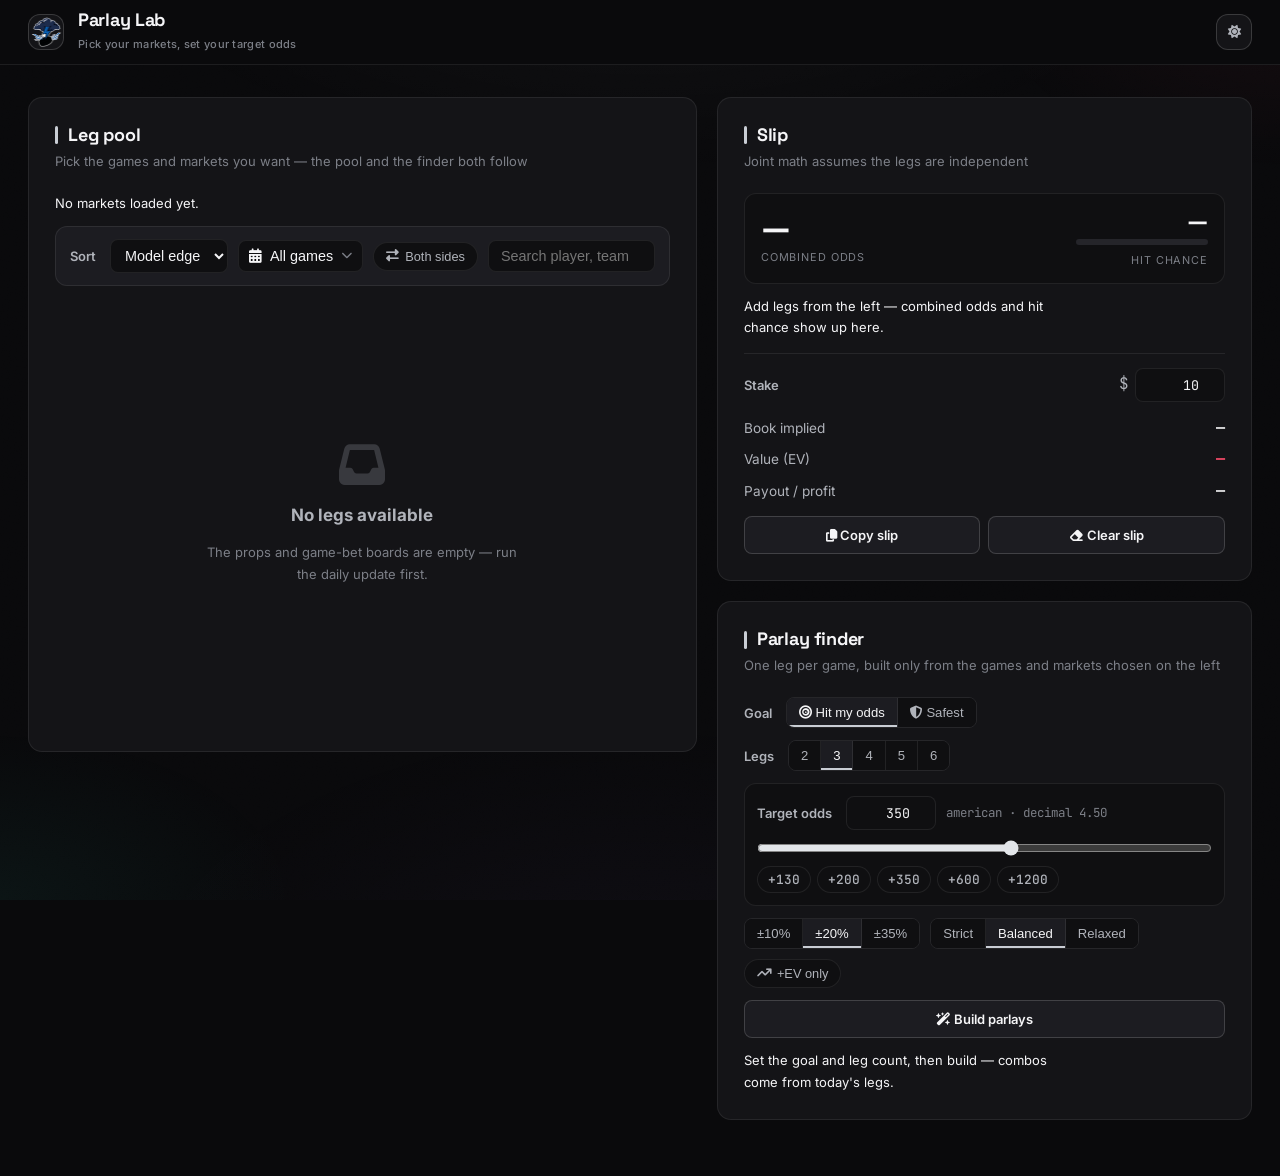
==== commit a49fc5c5: "Cap each leg's appearances across finder results The disjoint backfill still let one star prop headl" ====
--- a/templates/parlay.html
+++ b/templates/parlay.html
@@ -162,6 +162,12 @@
                                 <button type="button" data-tol="0.2" aria-pressed="true">±20%</button>
                                 <button type="button" data-tol="0.35" aria-pressed="false">±35%</button>
                             </div>
+                            <div id="plVariety" class="pl-seg" role="group" aria-label="Result variety"
+                                 title="How often one leg may reappear across the shown parlays">
+                                <button type="button" data-var="1" aria-pressed="false">Strict</button>
+                                <button type="button" data-var="2" aria-pressed="true">Balanced</button>
+                                <button type="button" data-var="3" aria-pressed="false">Relaxed</button>
+                            </div>
                             <button id="plEvOnly" class="pl-chip" type="button" aria-pressed="false" title="Only show combos the model rates as +EV">
                                 <i class="fa-solid fa-arrow-trend-up"></i> +EV only
                             </button>
@@ -178,6 +184,6 @@
         </div>
     </main>
 
-    <script src="/static/parlay.js?v=2.5"></script>
+    <script src="/static/parlay.js?v=2.7"></script>
 </body>
 </html>
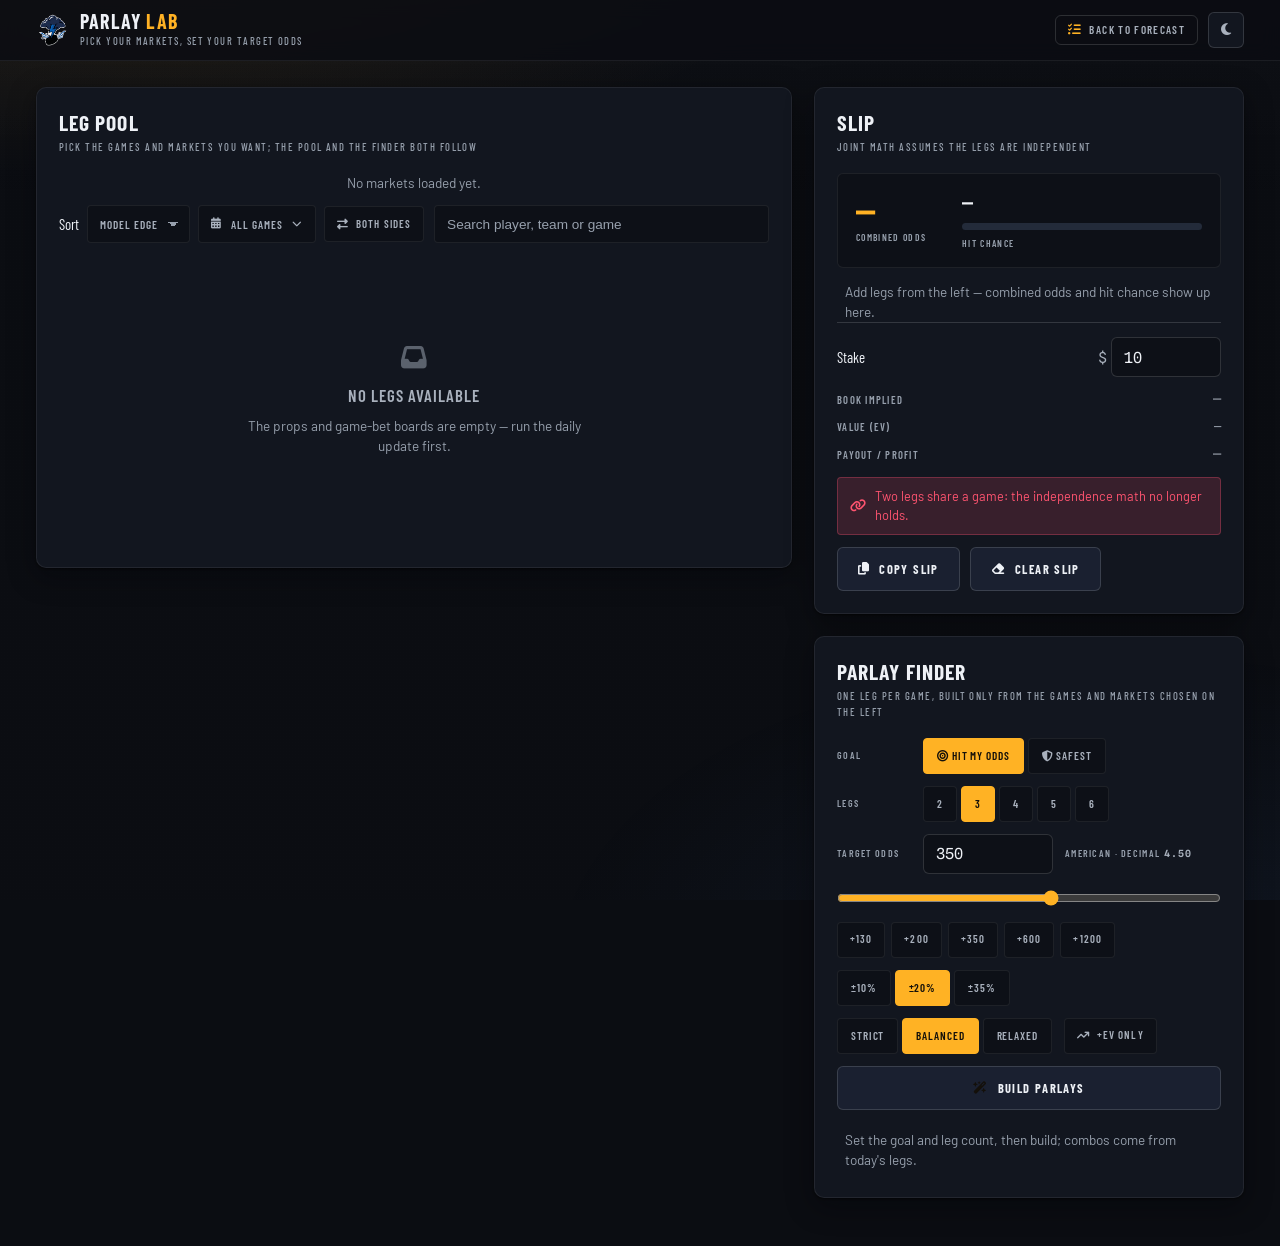
==== commit 003f8efc: "Redesign: Broadcast Scorebug world (v4) The app now speaks the graphic language of live hockey cover" ====
--- a/templates/parlay.html
+++ b/templates/parlay.html
@@ -3,7 +3,7 @@
 <head>
     <meta charset="UTF-8">
     <meta name="viewport" content="width=device-width, initial-scale=1.0, viewport-fit=cover">
-    <meta name="theme-color" content="#020306">
+    <meta name="theme-color" content="#0b0d12">
     <meta name="robots" content="noindex">
     <script>
         // Same saved-theme hook as index.html so both pages agree on the mode.
@@ -16,9 +16,10 @@
     <title>Parlay Lab</title>
     <link rel="icon" type="image/x-icon" href="/favicon.ico">
     <link rel="preconnect" href="https://fonts.googleapis.com">
-    <link href="https://fonts.googleapis.com/css2?family=Inter:wght@300;400;500;600;700&family=Space+Grotesk:wght@500;600;700&family=JetBrains+Mono:wght@400;600&display=swap" rel="stylesheet">
+    <link rel="preconnect" href="https://fonts.gstatic.com" crossorigin>
+    <link href="https://fonts.googleapis.com/css2?family=Barlow:wght@400;500;600;700&family=Barlow+Condensed:wght@500;600;700&family=Spline+Sans+Mono:wght@400;500;600&display=swap" rel="stylesheet">
     <link rel="stylesheet" href="https://cdnjs.cloudflare.com/ajax/libs/font-awesome/6.5.2/css/all.min.css" crossorigin="anonymous" referrerpolicy="no-referrer">
-    <link rel="stylesheet" href="/static/style.css?v=3.0">
+    <link rel="stylesheet" href="/static/style.css?v=4.0">
 </head>
 <body>
     <div class="bg-noise"></div>
@@ -33,11 +34,12 @@
                     </a>
                 </div>
                 <div class="logo-text">
-                    <h1>Parlay Lab</h1>
+                    <h1>Parlay <span class="hdf-accent">Lab</span></h1>
                     <span class="tagline">Pick your markets, set your target odds</span>
                 </div>
             </div>
             <div class="header-right">
+                <a class="header-link" href="/"><i class="fa-solid fa-list-check"></i> <span>Back to Forecast</span></a>
                 <button class="theme-toggle" id="themeToggle" type="button" aria-label="Toggle light and dark mode" title="Toggle light and dark mode">
                     <i class="fa-solid fa-sun theme-icon-sun"></i>
                     <i class="fa-solid fa-moon theme-icon-moon"></i>
@@ -53,7 +55,7 @@
             <section class="card">
                 <div class="card-header">
                     <h2 class="card-title">Leg pool</h2>
-                    <p class="card-subtitle">Pick the games and markets you want — the pool and the finder both follow</p>
+                    <p class="card-subtitle">Pick the games and markets you want; the pool and the finder both follow</p>
                 </div>
                 <div id="plChips" class="pl-chip-row" role="group" aria-label="Markets to include"></div>
                 <div class="props-toolbar props-filterbar elo-toolbar">
@@ -115,7 +117,7 @@
                             <div class="pl-total-row"><dt>Payout / profit</dt><dd id="plPayout">—</dd></div>
                         </dl>
                         <div id="plCorrelationNote" class="pl-warn" hidden>
-                            <i class="fa-solid fa-link"></i> Two legs share a game — the independence math no longer holds.
+                            <i class="fa-solid fa-link"></i> Two legs share a game: the independence math no longer holds.
                         </div>
                         <div class="pl-summary-actions">
                             <button id="plCopy" class="action-btn" type="button"><i class="fa-solid fa-copy"></i> Copy slip</button>
@@ -175,7 +177,7 @@
                         <button id="plBuild" class="action-btn pl-build-btn" type="button"><i class="fa-solid fa-wand-magic-sparkles"></i> Build parlays</button>
                     </div>
                     <div id="plAutoplay" class="pl-autoplay">
-                        <p class="empty-desc">Set the goal and leg count, then build — combos come from today's legs.</p>
+                        <p class="empty-desc">Set the goal and leg count, then build; combos come from today's legs.</p>
                     </div>
                 </section>
 
--- a/static/style.css
+++ b/static/style.css
@@ -1,2566 +1,1250 @@
 /* ============================================================
-   NHL Predictor — Midnight Precision Instrument Theme v3
+   HIGH DANGER FORECAST — Broadcast Scorebug (v4)
+
+   THESIS: the app speaks broadcast scorebug — the dense team-color
+   block grammar of live hockey coverage — instead of an SaaS grid of
+   neutral cards. It refuses glow, casino energy, and marketing
+   chrome; a fan-run analyst's rundown.
+   OWN-WORLD: cool dark arena glass, hairline rules, micro-caps
+   Barlow Condensed labels, mono numerals, one on-air amber accent;
+   team color lives only in logos; green/red = edge semantics.
+   STORY: visitor reads tonight's rundown, each game's model call
+   stamped on it; edges, props and Elo are segments of the same
+   broadcast; parlay lab ships picks like a producer's rundown.
+   FIRST VIEWPORT: phone — header strip, pinned scorebug status,
+   bottom thumb tab bar, tonight's rundown rows. Desktop — tab rail,
+   rundown grid with featured top edge as a lower third.
+   FORM: "Broadcast Scorebug" — grounded candidate #5, seed key
+   e9b6470d, staging committed: dense rundown board (no deck).
    ============================================================ */
 
 :root {
-    --bg-base: #0a0a0c;
-    --bg-surface: #141417;
-    --bg-surface-elevated: #1c1c21;
-    --bg-surface-hover: #25252a;
-    --bg-input: #0f0f11;
-    --border-subtle: rgba(255,255,255,0.08);
-    --border-default: rgba(255,255,255,0.16);
-    --border-active: rgba(255,255,255,0.40);
-    --text-primary: #f5f5f7;
-    --text-secondary: #b0b3ba;
-    --text-muted: #7c7f87;
-    --accent: #c9cdd4;
-    --accent-dim: #e3e6ea;
-    --accent-hover: #e2e5e9;
-    --accent-glow: rgba(255,255,255,0.10);
-    --accent-red: #ff4d6d;
-    --accent-red-dim: rgba(255,77,109,0.22);
-    --accent-blue: #3d8bfd;
-    --accent-blue-dim: rgba(61,139,253,0.18);
-    --accent-gold: #ffc857;
-    --accent-gold-dim: rgba(255,200,87,0.22);
-    --accent-green: #38e4c8;
-    --accent-green-dim: rgba(56,228,200,0.22);
-    --accent-purple: #b388ff;
-    --accent-purple-dim: rgba(179,136,255,0.18);
-    --row-stripe: rgba(255,255,255,0.015);
-    --row-hover: rgba(255,255,255,0.03);
-    --font-body: 'Inter', -apple-system, BlinkMacSystemFont, sans-serif;
-    --font-heading: 'Space Grotesk', var(--font-body);
-    --font-mono: 'JetBrains Mono', ui-monospace, monospace;
-    --radius-sm: 8px;
-    --radius-md: 12px;
-    --radius-lg: 14px;
-    --radius-xl: 20px;
-    --shadow-card: 0 2px 4px rgba(0,0,0,0.55), 0 10px 32px rgba(0,0,0,0.40);
-    --shadow-glow: 0 0 28px rgba(255,255,255,0.06);
-    --transition-fast: 0.15s ease;
-    --transition-base: 0.25s ease;
+    --bg-base: #0b0d12;
+    --bg-surface: #12161f;
+    --bg-surface-elevated: #1a2030;
+    --bg-surface-hover: #232b3a;
+    --bg-input: #0d1017;
+    --border-subtle: rgba(255,255,255,0.07);
+    --border-default: rgba(255,255,255,0.14);
+    --border-active: rgba(255,255,255,0.45);
+    --text-primary: #eef1f6;
+    --text-secondary: #a9b1bd;
+    --text-muted: #97a0ad;
+    --accent: #ffb224;
+    --accent-ink: #14100a;
+    --accent-dim: #ffc250;
+    --accent-hover: #ffc250;
+    --accent-glow: rgba(255,178,36,0.10);
+    --accent-red: #ff5470;
+    --accent-red-dim: rgba(255,84,112,0.16);
+    --accent-blue: #5a9dff;
+    --accent-blue-dim: rgba(90,157,255,0.16);
+    --accent-gold: #ffb224;
+    --accent-gold-dim: rgba(255,178,36,0.14);
+    --accent-green: #34d39b;
+    --accent-green-dim: rgba(52,211,155,0.16);
+    --accent-purple: #b39bff;
+    --accent-purple-dim: rgba(179,155,255,0.14);
+    --row-stripe: rgba(255,255,255,0.02);
+    --row-hover: rgba(255,255,255,0.035);
+    --font-body: 'Barlow', -apple-system, BlinkMacSystemFont, 'Segoe UI', sans-serif;
+    --font-heading: 'Barlow Condensed', 'Arial Narrow', var(--font-body);
+    --font-mono: 'Spline Sans Mono', ui-monospace, 'Cascadia Mono', monospace;
+    --radius-sm: 4px;
+    --radius-md: 6px;
+    --radius-lg: 10px;
+    --radius-xl: 14px;
+    --shadow-card: 0 1px 2px rgba(0,0,0,0.5), 0 8px 28px rgba(2,4,9,0.45);
+    --shadow-pop: 0 2px 6px rgba(0,0,0,0.55), 0 16px 44px rgba(2,4,9,0.6);
+    --transition-fast: 0.14s ease-out;
+    --transition-base: 0.24s cubic-bezier(0.2, 0.7, 0.3, 1);
+    --header-h: 60px;
+    --rail-h: 48px;
+    --thumbbar: 0px;
 }
 
 :root[data-theme="light"] {
-    --bg-base: #f4f5f7;
+    --bg-base: #f2f3f7;
     --bg-surface: #ffffff;
     --bg-surface-elevated: #ffffff;
-    --bg-surface-hover: #eceef1;
-    --bg-input: #ffffff;
-    --border-subtle: rgba(0,0,0,0.08);
-    --border-default: rgba(0,0,0,0.18);
-    --border-active: rgba(0,0,0,0.40);
-    --text-primary: #16181c;
-    --text-secondary: #4b5058;
-    --text-muted: #7b828c;
-    --accent: #16181c;
-    --accent-dim: #3a3f46;
-    --accent-hover: #2c3138;
-    --accent-glow: rgba(0,0,0,0.06);
-    --accent-red: #d7263d;
-    --accent-red-dim: rgba(215,38,61,0.12);
-    --accent-blue: #00539b;
-    --accent-blue-dim: rgba(0,83,155,0.12);
-    --accent-gold: #8a6d1d;
-    --accent-gold-dim: rgba(138,109,29,0.14);
-    --accent-green: #0e9f6e;
-    --accent-green-dim: rgba(14,159,110,0.14);
-    --accent-purple: #7c5cd6;
-    --accent-purple-dim: rgba(124,92,214,0.14);
-    --row-stripe: rgba(0,0,0,0.02);
-    --row-hover: rgba(0,0,0,0.04);
-    --shadow-card: 0 2px 4px rgba(0,0,0,0.06), 0 10px 32px rgba(0,0,0,0.10);
-    --shadow-glow: 0 0 28px rgba(0,0,0,0.06);
-}
-
-* { margin:0; padding:0; box-sizing:border-box; }
-
-html { scroll-behavior:smooth; }
-
+    --bg-surface-hover: #edeff4;
+    --bg-input: #f6f7fa;
+    --border-subtle: rgba(10,12,18,0.09);
+    --border-default: rgba(10,12,18,0.18);
+    --border-active: rgba(10,12,18,0.45);
+    --text-primary: #16191f;
+    --text-secondary: #4d5563;
+    --text-muted: #5d656f;
+    --accent: #c67b00;
+    --accent-ink: #2b1905;
+    --accent-dim: #a36600;
+    --accent-hover: #a36600;
+    --accent-glow: rgba(198,123,0,0.10);
+    --accent-red: #cc3350;
+    --accent-red-dim: rgba(204,51,80,0.10);
+    --accent-blue: #1c63d6;
+    --accent-blue-dim: rgba(28,99,214,0.10);
+    --accent-gold: #a36600;
+    --accent-gold-dim: rgba(163,102,0,0.10);
+    --accent-green: #0d9d63;
+    --accent-green-dim: rgba(13,157,99,0.10);
+    --accent-purple: #6d4fc4;
+    --accent-purple-dim: rgba(109,79,196,0.10);
+    --row-stripe: rgba(10,12,18,0.02);
+    --row-hover: rgba(10,12,18,0.04);
+    --shadow-card: 0 1px 2px rgba(20,24,33,0.08), 0 10px 30px rgba(20,24,33,0.10);
+    --shadow-pop: 0 2px 6px rgba(20,24,33,0.10), 0 18px 44px rgba(20,24,33,0.16);
+}
+
+* { margin: 0; padding: 0; box-sizing: border-box; }
+
+html { scroll-behavior: smooth; }
 body {
     font-family: var(--font-body);
+    font-size: 15px;
+    line-height: 1.5;
+    color: var(--text-primary);
     background: var(--bg-base);
-    color: var(--text-primary);
     min-height: 100vh;
-    line-height: 1.55;
+    overflow-x: hidden;
     -webkit-font-smoothing: antialiased;
-    -moz-osx-font-smoothing: grayscale;
-    position: relative;
-    overflow-x: hidden;
-}
-
-/* Remove 300ms double-tap zoom on buttons and interactive controls. */
-button, a, input, select, textarea, .tab-btn, .action-btn, .predict-btn, .be-sort-btn, .props-sort-btn, .data-table th.sortable {
-    touch-action: manipulation;
-}
-
-/* ── Background Layers ──────────────────────────────────────────────── */
-.bg-noise {
-    position: fixed; inset: 0; z-index: 0; pointer-events: none; opacity: 0.008;
-    background-image: url("data:image/svg+xml,%3Csvg viewBox='0 0 256 256' xmlns='http://www.w3.org/2000/svg'%3E%3Cfilter id='n'%3E%3CfeTurbulence type='fractalNoise' baseFrequency='0.85' numOctaves='3' stitchTiles='stitch'/%3E%3C/filter%3E%3Crect width='100%25' height='100%25' filter='url(%23n)'/%3E%3C/svg%3E");
-    background-repeat: repeat; background-size: 260px;
-}
-
-.bg-gradient {
-    position: fixed; inset: 0; z-index: 0; pointer-events: none;
+    padding-bottom: var(--thumbbar, 0px);
+}
+
+::selection { background: var(--accent); color: var(--accent-ink); }
+:focus-visible { outline: 2px solid var(--accent); outline-offset: 2px; border-radius: 2px; scrollbar-color: var(--border-default) transparent; }
+
+h1, h2, h3, h4 { font-family: var(--font-heading); font-weight: 600; line-height: 1.15; letter-spacing: 0.01em; }
+h3, h4 { letter-spacing: 0.02em; }
+a { color: var(--accent); text-decoration: none; }
+a:hover { text-decoration: underline; text-underline-offset: 3px; }
+strong { font-weight: 600; }
+code, .elo-player-name em { font-family: var(--font-mono); }
+
+::-webkit-scrollbar { width: 10px; height: 10px; }
+::-webkit-scrollbar-track { background: transparent; }
+::-webkit-scrollbar-thumb { background: var(--bg-surface-elevated); border-radius: 6px; border: 2px solid var(--bg-base); }
+::-webkit-scrollbar-thumb:hover { background: var(--bg-surface-hover); }
+
+/* Ambient scene: darkened arena glass vignette. */
+.bg-noise { position: fixed; inset: 0; z-index: -2; opacity: 0.5; pointer-events: none;
+    background-image: radial-gradient(rgba(255,255,255,0.016) 1px, transparent 1px);
+    background-size: 3px 3px; }
+.bg-gradient { position: fixed; inset: 0; z-index: -1; pointer-events: none;
     background:
-        radial-gradient(ellipse 95% 75% at 50% -18%, rgba(255,255,255,0.06), transparent 50%),
-        radial-gradient(ellipse 55% 45% at 100% 0%, rgba(255,77,109,0.05), transparent 42%),
-        radial-gradient(ellipse 55% 45% at 0% 100%, rgba(56,228,200,0.05), transparent 42%),
-        radial-gradient(ellipse 80% 60% at 50% 110%, rgba(179,136,255,0.04), transparent 50%);
-}
-
-:root[data-theme="light"] .bg-gradient {
-    background:
-        radial-gradient(ellipse 95% 75% at 50% -18%, rgba(0,0,0,0.04), transparent 50%),
-        radial-gradient(ellipse 55% 45% at 100% 0%, rgba(0,0,0,0.02), transparent 42%),
-        radial-gradient(ellipse 55% 45% at 0% 100%, rgba(0,0,0,0.02), transparent 42%);
-}
-
-/* ── Header ──────────────────────────────────────────────────────── */
+        radial-gradient(1100px 420px at 12% -8%, var(--accent-glow) 0%, transparent 60%),
+        radial-gradient(900px 500px at 88% 108%, rgba(90,157,255,0.07) 0%, transparent 65%),
+        linear-gradient(180deg, rgba(255,255,255,0.015) 0%, transparent 24%); }
+
+/* ── Micro-caps: the scorebug label register (system, not decoration) ── */
+.card-subtitle, .picker-label, .sub-label, .picks-toolbar-label, .be-toolbar-label,
+.props-toolbar-label, .props-sort-label, .field > label, .pl-control-row > span,
+.pl-target-hint, .stat-label, .ou-pct-label, .footer-meta, .empty-desc, .game-card-time,
+.pick-time, .b2b-label, .field-hint, .log-ts, .elo-pos, .modal-section-title {
+    font-family: var(--font-heading);
+}
+
+/* ── Header ── */
 .app-header {
-    position: sticky; top: 0; z-index: 100;
-    background: var(--bg-base);
+    position: sticky; top: 0; z-index: 60;
+    background: color-mix(in srgb, var(--bg-base) 84%, transparent);
+    backdrop-filter: blur(10px);
     border-bottom: 1px solid var(--border-subtle);
-    padding-top: env(safe-area-inset-top);
-}
-
+}
 .header-inner {
-    max-width: 1280px; margin: 0 auto;
-    display: flex; align-items: center; justify-content: space-between;
-    height: 64px; padding: 0 calc(28px + env(safe-area-inset-right)) 0 calc(28px + env(safe-area-inset-left));
-}
-
-.header-left { display: flex; align-items: center; gap: 14px; }
-
-.logo-mark {
-    display: flex; align-items: center; justify-content: center;
-    width: 36px; height: 36px;
-    background: var(--bg-surface);
-    border-radius: var(--radius-md);
-    border: 1px solid var(--border-default);
-    overflow: hidden;
-}
-
-.logo-mark img {
-    width: 100%;
-    height: 100%;
-    object-fit: contain;
-    display: block;
-}
-
-.logo-text h1 {
-    font-family: var(--font-heading);
-    font-size: 18px; font-weight: 700; letter-spacing: -0.3px;
-    color: var(--text-primary); line-height: 1.2;
-}
-
-.tagline {
-    font-size: 11px; color: var(--text-muted);
-    letter-spacing: 0.3px; font-weight: 500;
-}
+    max-width: 1240px; margin: 0 auto; padding: 0 16px;
+    height: var(--header-h);
+    display: flex; align-items: center; justify-content: space-between; gap: 12px;
+}
+.header-left { display: flex; align-items: center; gap: 12px; min-width: 0; }
+.logo-mark { display: flex; align-items: center; }
+.logo-mark img { display: block; }
+.logo-text h1 { font-size: 1.25rem; font-weight: 700; text-transform: uppercase; letter-spacing: 0.06em; white-space: nowrap; }
+.logo-text h1 .hdf-accent { color: var(--accent); }
+.tagline { display: block; font-family: var(--font-heading); font-size: 0.65rem; font-weight: 500; letter-spacing: 0.14em; text-transform: uppercase; color: var(--text-muted); margin-top: 1px; white-space: nowrap; overflow: hidden; text-overflow: ellipsis; }
+.header-right { display: flex; align-items: center; gap: 10px; flex-shrink: 0; }
+
+.header-link {
+    font-family: var(--font-heading); font-size: 0.7rem; font-weight: 600;
+    letter-spacing: 0.12em; text-transform: uppercase;
+    color: var(--text-secondary);
+    border: 1px solid var(--border-default); border-radius: var(--radius-md);
+    padding: 8px 12px; line-height: 1; display: inline-flex; align-items: center; gap: 7px;
+    transition: color var(--transition-fast), border-color var(--transition-fast), background var(--transition-fast);
+}
+.header-link:hover { color: var(--text-primary); border-color: var(--border-active); text-decoration: none; }
+.header-link i { color: var(--accent); font-size: 0.8rem; }
+
+.theme-toggle {
+    -webkit-appearance: none; appearance: none; cursor: pointer;
+    width: 36px; height: 36px; border-radius: var(--radius-md);
+    border: 1px solid var(--border-default); background: var(--bg-surface);
+    color: var(--text-secondary); position: relative; overflow: hidden;
+    transition: border-color var(--transition-fast), color var(--transition-fast);
+}
+.theme-toggle:hover { color: var(--text-primary); border-color: var(--border-active); }
+.theme-toggle i { position: absolute; inset: 0; display: grid; place-items: center; font-size: 0.85rem; transition: transform var(--transition-base), opacity var(--transition-fast); }
+:root:not([data-theme="light"]) .theme-icon-sun { transform: translateY(120%); opacity: 0; }
+:root[data-theme="light"] .theme-icon-moon { transform: translateY(-120%); opacity: 0; }
 
 .status-pill {
     display: inline-flex; align-items: center; gap: 8px;
-    padding: 6px 14px; border-radius: 100px;
-    background: var(--bg-surface); border: 1px solid var(--border-default);
-    font-size: 12px; font-weight: 600; color: var(--text-secondary);
-}
-
-.status-dot {
-    width: 7px; height: 7px; border-radius: 50%;
-    display: inline-block; flex-shrink: 0;
-}
-
-.status-dot.ready {
-    background: var(--accent-green);
-}
-
-.status-dot.loading { background: var(--accent-gold); }
-.status-dot.error { background: var(--accent-red); }
-
-.header-right { display: flex; align-items: center; gap: 10px; }
-.theme-toggle { display: inline-flex; align-items: center; justify-content: center; width: 36px; height: 36px; flex-shrink: 0; background: var(--bg-surface); border: 1px solid var(--border-default); border-radius: var(--radius-md); color: var(--text-secondary); cursor: pointer; transition: var(--transition-fast); }
-.theme-toggle:hover { color: var(--text-primary); background: var(--bg-surface-elevated); }
-.theme-toggle .theme-icon-sun { display: inline; }
-.theme-toggle .theme-icon-moon { display: none; }
-:root[data-theme="light"] .theme-toggle .theme-icon-sun { display: none; }
-:root[data-theme="light"] .theme-toggle .theme-icon-moon { display: inline; }
-
-.quota-banner {
-    max-width: 1280px; margin: 0 auto;
-    padding: 8px calc(28px + env(safe-area-inset-right)) 10px calc(28px + env(safe-area-inset-left));
-    background: var(--accent-gold-dim);
-    color: var(--accent-gold);
-    border-top: 1px solid var(--border-subtle);
-    font-size: 12px; font-weight: 600;
-    line-height: 1.4;
-}
-
-@keyframes pulse-dot {
-    0%,100% { opacity:1; }
-    50% { opacity:0.5; }
-}
-
-/* ── Tab Navigation ─────────────────────────────────────────────── */
+    font-family: var(--font-heading); font-size: 0.68rem; font-weight: 600;
+    letter-spacing: 0.13em; text-transform: uppercase;
+    padding: 7px 12px; border-radius: var(--radius-md);
+    border: 1px solid var(--border-subtle);
+    background: var(--bg-surface); color: var(--text-secondary);
+    white-space: nowrap;
+}
+.status-dot { width: 7px; height: 7px; border-radius: 2px; background: var(--text-muted); flex-shrink: 0; }
+.status-dot.ready { background: var(--accent-green); border-radius: 50%; animation: tally 2.4s var(--transition-base) infinite; }
+@keyframes tally { 0%, 100% { opacity: 1; } 50% { opacity: 0.35; } }
+.live-dot { color: var(--accent-red); font-size: 0.55rem; animation: tally 1.6s linear infinite; }
+
+/* ── Tab rail (desktop) / thumb bar (mobile via media query) ── */
 .tab-nav {
-    position: sticky; top: calc(64px + env(safe-area-inset-top)); z-index: 99;
-    background: var(--bg-base);
+    position: sticky; top: var(--header-h); z-index: 55;
+    background: color-mix(in srgb, var(--bg-base) 72%, transparent);
+    backdrop-filter: blur(10px);
     border-bottom: 1px solid var(--border-subtle);
-    padding-left: env(safe-area-inset-left);
-    padding-right: env(safe-area-inset-right);
-}
-
+}
 .tab-nav-inner {
-    max-width: 1280px; margin: 0 auto;
-    display: flex; gap: 6px; padding: 10px 28px;
-    overflow-x: auto; scrollbar-width: none;
-}
-
-.tab-nav-inner::-webkit-scrollbar { display:none; }
-
+    max-width: 1240px; margin: 0 auto; padding: 0 8px;
+    display: flex; align-items: stretch; gap: 2px; overflow-x: auto;
+    scrollbar-width: none;
+}
+.tab-nav-inner::-webkit-scrollbar { display: none; }
 .tab-btn {
-    background: none; border: 1px solid transparent; cursor: pointer;
-    color: var(--text-secondary); font-family: var(--font-body);
-    font-size: 13px; font-weight: 600; padding: 9px 16px;
-    display: flex; align-items: center; gap: 8px;
-    position: relative; white-space: nowrap;
-    border-radius: 100px;
-    transition: color var(--transition-fast), background var(--transition-fast), border-color var(--transition-fast);
-}
-
-.tab-btn:hover { color: var(--text-primary); background: var(--bg-surface); }
-
+    -webkit-appearance: none; appearance: none; cursor: pointer;
+    font-family: var(--font-heading); font-size: 0.72rem; font-weight: 600;
+    letter-spacing: 0.11em; text-transform: uppercase;
+    color: var(--text-secondary);
+    background: none; border: none; border-bottom: 2px solid transparent;
+    padding: 14px 14px 12px; display: inline-flex; align-items: center; gap: 8px;
+    white-space: nowrap; transition: color var(--transition-fast), border-color var(--transition-fast);
+    min-height: 44px;
+}
+.tab-btn:hover { color: var(--text-primary); }
+.tab-btn .tab-icon { font-size: 0.85rem; opacity: 0.75; }
 .tab-btn.active {
-    color: var(--text-primary);
-    background: var(--bg-surface-elevated);
-    border-color: var(--border-default);
-}
-
-.tab-icon { font-size: 14px; }
-
-/* ── Main Content ────────────────────────────────────────────────── */
-.main-content {
-    max-width: 1280px; margin: 0 auto;
-    padding: 32px calc(28px + env(safe-area-inset-right)) 56px calc(28px + env(safe-area-inset-left));
-    position: relative; z-index: 1;
-}
-
-.tab-panel {
-    display: none;
-    opacity: 0;
-    transform: translateY(14px);
-    transition: opacity 0.4s ease, transform 0.4s ease;
-}
-
-.tab-panel.active {
-    display: block;
-    opacity: 1;
-    transform: translateY(0);
-}
-
-/* ── Cards ────────────────────────────────────────────────────────── */
+    color: var(--accent-ink); background: var(--accent);
+    border-bottom-color: var(--accent); border-radius: var(--radius-sm);
+}
+.tab-btn.active .tab-icon { color: var(--accent-ink); opacity: 1; }
+
+/* ── Main grid ── */
+.main-content { max-width: 1240px; margin: 0 auto; padding: 26px 16px 48px; }
+.tab-panel { display: none; }
+.tab-panel.active { display: block; animation: panel-in 0.28s var(--transition-base); }
+@keyframes panel-in { from { opacity: 0; transform: translateY(6px); } to { opacity: 1; transform: none; } }
+.predictor-grid { display: grid; grid-template-columns: minmax(0, 430px) minmax(0, 1fr); gap: 22px; align-items: start; }
+.parlay-grid { display: grid; grid-template-columns: minmax(0, 1fr) minmax(0, 430px); gap: 22px; align-items: start; }
+.parlay-side { display: grid; gap: 22px; }
+
+.section-title { font-family: var(--font-heading); font-size: 0.8rem; font-weight: 600; letter-spacing: 0.16em; text-transform: uppercase; color: var(--text-muted); margin: 30px 0 12px; display: flex; align-items: center; gap: 12px; }
+.section-title::after { content: ""; flex: 1; height: 1px; background: var(--border-subtle); }
+.section-divider { height: 1px; border: 0; background: var(--border-subtle); margin: 28px 0; }
+.muted { color: var(--text-muted); }
+
+/* ── Card: a glass panel on the arena wall ── */
 .card {
     background: var(--bg-surface);
     border: 1px solid var(--border-subtle);
     border-radius: var(--radius-lg);
-    padding: 26px;
-    transition: border-color var(--transition-base);
-    position: relative;
-}
-
-.card:hover {
-    border-color: var(--border-default);
-    box-shadow: var(--shadow-card), 0 0 18px var(--accent-glow);
-}
-
-.card-header { margin-bottom: 22px; }
-
-.card-title {
-    font-family: var(--font-heading);
-    font-size: 18px; font-weight: 700; color: var(--text-primary);
-    letter-spacing: -0.2px; line-height: 1.25;
-    display: flex; align-items: center; gap: 10px;
-}
-
-.card-title::before {
-    content: '';
-    width: 3px; height: 18px;
-    background: var(--accent);
-    border-radius: 2px;
-}
-
-.card-subtitle {
-    font-size: 13px; color: var(--text-muted); margin-top: 4px;
-}
-
-/* ── Matchup Predictor Layout ──────────────────────────────────── */
-.predictor-grid {
-    display: grid;
-    grid-template-columns: 560px minmax(0, 1fr);
-    gap: 28px;
-    align-items: start;
-}
-
-@media (max-width: 1160px) {
-    .predictor-grid { grid-template-columns: 1fr; }
-}
-
-/* ── Team Pickers ──────────────────────────────────────────────── */
-.matchup-row {
-    display: flex; align-items: stretch; gap: 14px;
-    margin-bottom: 26px;
-}
-
-@media (max-width: 640px) {
-    .matchup-row { flex-direction: column; align-items: stretch; gap: 14px; }
-    .vs-divider { flex-direction: row !important; padding: 6px 0 !important; }
-    .vs-ring { width: 42px !important; height: 42px !important; }
-}
-
-.team-picker {
-    flex: 1; min-width: 0;
+    box-shadow: var(--shadow-card);
+    padding: 22px;
+}
+.card-header { display: flex; flex-direction: column; gap: 4px; margin-bottom: 18px; }
+.card-title { font-size: 1.35rem; font-weight: 700; text-transform: uppercase; letter-spacing: 0.05em; display: flex; align-items: center; gap: 10px; }
+.card-subtitle { font-size: 0.66rem; font-weight: 500; letter-spacing: 0.14em; text-transform: uppercase; color: var(--text-muted); }
+
+/* ── Buttons ── */
+button { -webkit-appearance: none; appearance: none; font-family: inherit; }
+.action-btn, .predict-btn {
+    cursor: pointer;
+    display: inline-flex; align-items: center; justify-content: center; gap: 9px;
+    font-family: var(--font-heading); font-size: 0.78rem; font-weight: 700;
+    letter-spacing: 0.11em; text-transform: uppercase; line-height: 1;
+    border-radius: var(--radius-md); min-height: 44px; padding: 12px 20px;
+    transition: transform var(--transition-fast), background var(--transition-fast), border-color var(--transition-fast), opacity var(--transition-fast);
+}
+.action-btn {
+    color: var(--text-primary); background: var(--bg-surface-elevated);
+    border: 1px solid var(--border-default);
+}
+.action-btn:hover { background: var(--bg-surface-hover); border-color: var(--border-active); }
+.action-btn:active { transform: translateY(1px); }
+.predict-btn {
+    width: 100%; color: var(--accent-ink); background: var(--accent);
+    border: 1px solid transparent; font-size: 0.9rem; min-height: 52px;
+}
+.predict-btn:hover { background: var(--accent-hover); }
+.predict-btn:active { transform: translateY(1px); }
+.predict-btn:disabled { opacity: 0.4; cursor: not-allowed; transform: none; }
+.predict-btn:disabled:hover { background: var(--accent); }
+.btn-arrow { flex-shrink: 0; }
+.predict-btn .btn-arrow path { stroke: var(--accent-ink); }
+
+/* Sort / small controls */
+.be-sort-btn, .props-sort-btn {
+    cursor: pointer;
+    font-family: var(--font-heading); font-size: 0.68rem; font-weight: 600;
+    letter-spacing: 0.1em; text-transform: uppercase;
+    color: var(--text-secondary); background: var(--bg-input);
+    border: 1px solid var(--border-subtle); border-radius: var(--radius-sm);
+    padding: 8px 12px; min-height: 36px; line-height: 1;
+    transition: background var(--transition-fast), color var(--transition-fast), border-color var(--transition-fast);
+}
+.be-sort-btn:hover, .props-sort-btn:hover { border-color: var(--border-default); color: var(--text-primary); }
+.be-sort-btn.active, .props-sort-btn.active {
+    color: var(--accent-ink); background: var(--accent); border-color: var(--accent);
+}
+.props-sort-btn .fa-chevron-down { display: none; }
+.props-sort-btn.asc .fa-chevron-down, .props-sort-btn.desc .fa-chevron-down { display: inline-block; font-size: 0.6rem; }
+.props-sort-btn.desc .fa-chevron-down { transform: rotate(180deg); }
+
+/* ── Forms ── */
+.field { display: flex; flex-direction: column; gap: 6px; min-width: 0; }
+.field > label { font-size: 0.66rem; font-weight: 600; letter-spacing: 0.13em; text-transform: uppercase; color: var(--text-muted); }
+.field-hint { font-family: var(--font-body); font-size: 0.72rem; color: var(--text-muted); letter-spacing: 0.01em; text-transform: none; }
+.param-input, .team-select, .datepicker-input {
+    width: 100%; min-height: 44px; padding: 10px 12px;
+    font-family: var(--font-body); font-size: 0.9rem; color: var(--text-primary);
     background: var(--bg-input);
+    border: 1px solid var(--border-default); border-radius: var(--radius-md);
+    transition: border-color var(--transition-fast), background var(--transition-fast);
+}
+.param-input::placeholder { color: var(--text-muted); }
+.param-input:hover, .team-select:hover { border-color: var(--border-active); }
+.param-input:focus, .team-select:focus, .datepicker-input:focus { outline: none; border-color: var(--accent); box-shadow: 0 0 0 1px var(--accent-glow); }
+select.team-select, select.picks-date-select, select.pl-select, select.goalie-select {
+    appearance: none;
+    background-image: linear-gradient(45deg, transparent 50%, var(--text-muted) 50%), linear-gradient(135deg, var(--text-muted) 50%, transparent 50%);
+    background-position: calc(100% - 16px) 50%, calc(100% - 11px) 50%;
+    background-size: 5px 5px;
+    background-repeat: no-repeat;
+    padding-right: 30px;
+}
+select.team-select option, select.picks-date-select option { background: var(--bg-surface-elevated); color: var(--text-primary); }
+input[type="number"].param-input { font-family: var(--font-mono); font-size: 0.85rem; }
+input[type="date"].param-input { font-family: var(--font-mono); color-scheme: dark; }
+:root[data-theme="light"] input[type="date"].param-input { color-scheme: light; }
+
+.team-select-wrap { position: relative; }
+.team-logo-preview { position: absolute; left: 10px; top: 50%; transform: translateY(-50%); width: 20px; height: 20px; z-index: 1; pointer-events: none; }
+.team-select-wrap .team-select { padding-left: 38px; }
+.goalie-select { min-height: 38px; padding: 6px 30px 6px 10px; font-size: 0.82rem; }
+.goalie-row { margin-top: 10px; display: flex; flex-direction: column; gap: 5px; }
+.sub-label { font-size: 0.62rem; font-weight: 600; letter-spacing: 0.13em; text-transform: uppercase; color: var(--text-muted); }
+.goalie-starter { color: var(--accent-green); font-family: var(--font-mono); font-size: 0.7rem; }
+
+/* B2B toggle switch */
+.b2b-toggle { display: flex; align-items: center; gap: 9px; cursor: pointer; margin-top: 12px; user-select: none; }
+.b2b-toggle input { position: absolute; opacity: 0; width: 1px; height: 1px; }
+.b2b-check {
+    width: 34px; height: 20px; border-radius: 12px; flex-shrink: 0;
+    background: var(--bg-input); border: 1px solid var(--border-default);
+    position: relative; transition: background var(--transition-base), border-color var(--transition-base);
+}
+.b2b-check::after {
+    content: ""; position: absolute; top: 2px; left: 2px;
+    width: 14px; height: 14px; border-radius: 50%;
+    background: var(--text-muted); transition: transform var(--transition-base), background var(--transition-base);
+}
+.b2b-toggle input:checked + .b2b-check { background: var(--accent); border-color: var(--accent); }
+.b2b-toggle input:checked + .b2b-check::after { transform: translateX(14px); background: var(--accent-ink); }
+.b2b-toggle input:focus-visible + .b2b-check { outline: 2px solid var(--accent); outline-offset: 2px; }
+.b2b-label { font-family: var(--font-heading); font-size: 0.68rem; font-weight: 600; letter-spacing: 0.13em; text-transform: uppercase; color: var(--text-secondary); }
+
+/* Matchup setup */
+.matchup-row { display: grid; grid-template-columns: 1fr auto 1fr; gap: 14px; align-items: start; }
+.team-picker { display: flex; flex-direction: column; min-width: 0; }
+.picker-label { font-size: 0.68rem; font-weight: 600; letter-spacing: 0.14em; text-transform: uppercase; color: var(--text-secondary); margin-bottom: 6px; display: block; }
+.vs-divider { display: grid; place-items: center; padding-top: 22px; }
+.vs-ring {
+    font-family: var(--font-heading); font-size: 0.75rem; font-weight: 700; letter-spacing: 0.1em;
+    color: var(--text-muted);
+    width: 44px; height: 44px; border-radius: 50%;
+    border: 1px solid var(--border-default);
+    display: grid; place-items: center; background: var(--bg-input);
+}
+
+.settings-section { margin-top: 16px; }
+.settings-toggle {
+    cursor: pointer; background: none; border: none; color: var(--text-secondary);
+    display: inline-flex; align-items: center; gap: 8px;
+    font-family: var(--font-heading); font-size: 0.7rem; font-weight: 600;
+    letter-spacing: 0.13em; text-transform: uppercase; padding: 6px 0; min-height: 36px;
+}
+.settings-toggle:hover { color: var(--text-primary); }
+.toggle-chevron { transition: transform var(--transition-base); }
+.settings-toggle[aria-expanded="true"] .toggle-chevron { transform: rotate(90deg); }
+.settings-body { margin-top: 12px; }
+.settings-grid { display: grid; grid-template-columns: repeat(3, 1fr); gap: 12px; }
+#predictBtn { margin-top: 18px; }
+
+/* Lookup / toolbars */
+.lookup-row { display: flex; gap: 12px; align-items: flex-end; flex-wrap: wrap; margin-bottom: 16px; }
+.date-field { min-width: 200px; }
+.date-input { cursor: pointer; }
+.analytics-controls { display: flex; gap: 12px; align-items: flex-end; flex-wrap: wrap; margin-bottom: 16px; }
+.analytics-controls .field { flex: 0 1 200px; }
+.picks-toolbar { display: flex; gap: 14px; align-items: flex-end; flex-wrap: wrap; margin-bottom: 14px; }
+.picks-date-group { display: flex; flex-direction: column; gap: 6px; min-width: 220px; }
+.picks-date-label { font-size: 0.66rem; font-weight: 600; letter-spacing: 0.13em; text-transform: uppercase; color: var(--text-muted); display: flex; gap: 7px; align-items: center; }
+.picks-date-select { min-height: 44px; }
+.picks-updated { font-family: var(--font-heading); font-size: 0.66rem; font-weight: 500; letter-spacing: 0.12em; text-transform: uppercase; color: var(--text-muted); margin: 8px 0 12px; }
+
+.stats-subnav { display: flex; gap: 6px; margin: -4px 0 16px; flex-wrap: wrap; }
+.stats-subtab {
+    cursor: pointer;
+    font-family: var(--font-heading); font-size: 0.7rem; font-weight: 600;
+    letter-spacing: 0.1em; text-transform: uppercase;
+    color: var(--text-secondary); background: var(--bg-input);
+    border: 1px solid var(--border-subtle); border-radius: var(--radius-md);
+    padding: 9px 14px; min-height: 38px;
+    transition: background var(--transition-fast), color var(--transition-fast);
+}
+.stats-subtab:hover { border-color: var(--border-default); color: var(--text-primary); }
+.stats-subtab.active { color: var(--accent-ink); background: var(--accent); border-color: var(--accent); }
+
+.stats-toolbar, .props-toolbar, .betting-edge-toolbar, .elo-toolbar {
+    display: flex; align-items: center; gap: 10px; flex-wrap: wrap; margin-bottom: 14px;
+}
+.betting-edge-toolbar { margin: 14px 0; }
+
+/* ── Tables ── */
+.table-wrap, .data-table { width: 100%; overflow-x: auto; }
+table.data-table { border-collapse: collapse; width: 100%; font-size: 0.83rem; }
+.data-table th {
+    font-family: var(--font-heading); font-size: 0.64rem; font-weight: 600;
+    letter-spacing: 0.11em; text-transform: uppercase;
+    color: var(--text-muted); text-align: left;
+    padding: 8px 10px; border-bottom: 1px solid var(--border-default);
+    white-space: nowrap; position: sticky; top: 0; background: var(--bg-surface);
+}
+.data-table td { padding: 9px 10px; border-bottom: 1px solid var(--border-subtle); color: var(--text-secondary); }
+.data-table th.num, .data-table td.num { text-align: right; font-family: var(--font-mono); font-size: 0.78rem; }
+.data-table th:first-child, .data-table td:first-child { padding-left: 2px; }
+.data-table th:last-child, .data-table td:last-child { padding-right: 2px; }
+.data-table tbody tr:hover { background: var(--row-hover); }
+th.sortable { cursor: pointer; user-select: none; }
+th.sortable:hover { color: var(--text-primary); }
+th.sortable::after { content: "⌃"; font-size: 0.7rem; margin-left: 5px; color: var(--border-active); }
+th.sortable.asc::after { content: "⌃"; color: var(--accent); }
+th.sortable.desc::after { content: "⌄"; color: var(--accent); }
+td.num.strong, .elo-bar-fill { font-variant-numeric: tabular-nums; }
+.table-wrap .data-table th { position: static; }
+.table-wrap { max-height: 60vh; overflow: auto; }
+.table-wrap table { min-width: 480px; }
+
+/* ── Banners: on-air lower thirds ── */
+.betting-edge-warning, .degraded-notice, .cors-notice, .quota-banner, .result-banner {
+    display: flex; align-items: center; gap: 11px;
+    font-size: 0.83rem; color: var(--text-primary);
+    background: var(--accent-gold-dim);
+    border: 1px solid rgba(255,178,36,0.35);
+    border-radius: var(--radius-sm);
+    padding: 10px 14px 10px 12px; margin: 10px 0 14px;
+}
+.betting-edge-warning::before, .degraded-notice::before, .cors-notice::before, .quota-banner::before {
+    content: ""; width: 9px; height: 9px; flex-shrink: 0; border-radius: 2px; background: var(--accent);
+}
+.degraded-notice, .cors-notice { background: var(--accent-blue-dim); border-color: rgba(90,157,255,0.3); }
+.degraded-notice::before, .cors-notice::before { background: var(--accent-blue); }
+.quota-banner { background: var(--accent-red-dim); border-color: rgba(255,84,112,0.3); }
+.quota-banner::before { background: var(--accent-red); }
+.error-box {
+    background: var(--accent-red-dim); border: 1px solid rgba(255,84,112,0.3);
+    color: var(--text-primary); border-radius: var(--radius-sm);
+    padding: 12px 14px; margin: 10px 0; font-size: 0.85rem;
+    display: flex; align-items: flex-start; gap: 10px;
+}
+.error-box::before { content: ""; width: 9px; height: 9px; flex-shrink: 0; border-radius: 2px; background: var(--accent-red); margin-top: 6px; }
+
+/* ── States ── */
+.loading { display: flex; align-items: center; gap: 10px; color: var(--text-muted); padding: 14px 2px; font-size: 0.85rem; }
+.spinner {
+    width: 16px; height: 16px; flex-shrink: 0;
+    border: 2px solid var(--border-default); border-top-color: var(--accent);
+    border-radius: 50%; animation: spin 0.8s linear infinite;
+}
+@keyframes spin { to { transform: rotate(360deg); } }
+
+.empty-state { text-align: center; padding: 44px 20px; color: var(--text-muted); }
+.empty-icon { font-size: 1.6rem; margin-bottom: 12px; opacity: 0.55; }
+.empty-icon i { color: var(--accent); }
+.empty-title { font-family: var(--font-heading); font-size: 1.05rem; font-weight: 600; letter-spacing: 0.06em; text-transform: uppercase; color: var(--text-secondary); margin-bottom: 8px; }
+.empty-desc { font-size: 0.85rem; color: var(--text-muted); max-width: 46ch; margin: 0 auto; text-transform: none; letter-spacing: 0; font-family: var(--font-body); }
+
+/* ── Today's Picks rundown ── */
+.picks-list { display: flex; flex-direction: column; }
+.pick-row {
+    background: var(--bg-surface);
     border: 1px solid var(--border-subtle);
-    border-radius: var(--radius-md);
-    padding: 16px;
-    transition: var(--transition-base);
-}
-
-.team-picker:hover { border-color: var(--border-default); }
-
-.picker-label {
-    display: block; font-size: 10px; font-weight: 800;
-    text-transform: uppercase; letter-spacing: 1px;
-    color: var(--accent); margin-bottom: 10px;
-}
-
-.team-select-wrap {
-    display: flex; align-items: center; gap: 10px;
+    border-radius: var(--radius-lg);
+    overflow: hidden;
+    transition: border-color var(--transition-fast), background var(--transition-fast);
     margin-bottom: 10px;
 }
-
-.team-logo-preview {
-    width: 44px; height: 44px; object-fit: contain;
-    flex-shrink: 0; border-radius: var(--radius-sm);
-    background: var(--bg-surface-elevated); padding: 3px;
-    border: 1px solid var(--border-subtle);
-    transition: var(--transition-fast);
-}
-
-.team-select-wrap:hover .team-logo-preview { transform: scale(1.05); }
-
-.vs-divider {
-    display: flex; flex-direction: column; align-items: center;
-    justify-content: center; min-width: 44px; flex-shrink: 0;
-}
-
-.vs-ring {
-    width: 46px; height: 46px; border-radius: 50%;
-    display: flex; align-items: center; justify-content: center;
-    background: linear-gradient(135deg, var(--bg-surface-elevated), var(--bg-surface-hover));
-    border: 1px solid var(--border-default);
-    font-size: 11px; font-weight: 900; color: var(--text-muted); letter-spacing: 1px;
-    box-shadow: 0 4px 14px rgba(0,0,0,0.3);
-}
-
-/* ── Form Controls ──────────────────────────────────────────────── */
-.team-select, .goalie-select, .param-input {
-    width: 100%;
-    padding: 11px 13px;
-    background: var(--bg-input);
-    border: 1px solid var(--border-default);
-    border-radius: var(--radius-sm);
-    color: var(--text-primary); font-size: 14px;
-    font-family: var(--font-body);
-    transition: border-color var(--transition-fast), background var(--transition-fast);
-    outline: none;
-}
-
-.team-select, .goalie-select {
-    appearance: none; -webkit-appearance: none;
-    padding-right: 36px;
-}
-
-.team-select:focus, .goalie-select:focus, .param-input:focus {
-    border-color: var(--accent);
-    background: var(--bg-surface);
-}
-
-input[type="date"].param-input, input[type="date"].date-input {
-    appearance: auto; -webkit-appearance: auto;
-    min-height: 40px;
-    cursor: pointer;
-}
-
-.date-field { min-width: 170px; }
-
-.team-select {
-    background-image: url("data:image/svg+xml,%3Csvg width='10' height='6' fill='none' xmlns='http://www.w3.org/2000/svg'%3E%3Cpath d='M1 1l4 4 4-4' stroke='%238b93a7' stroke-width='1.5' stroke-linecap='round' stroke-linejoin='round'/%3E%3C/svg%3E");
-    background-repeat: no-repeat; background-position: right 12px center;
-}
-
-.goalie-row { margin-top: 12px; }
-
-/* ── Back-to-Back Toggle ─────────────────────────────────────────── */
-.b2b-toggle {
-    display: inline-flex; align-items: center; gap: 8px;
-    margin-top: 12px; cursor: pointer; font-size: 12px; font-weight: 700;
-    color: var(--text-secondary); user-select: none;
-}
-.b2b-toggle input { display: none; }
-.b2b-check {
-    width: 18px; height: 18px; border-radius: 5px;
-    border: 1px solid var(--border-default); background: var(--bg-input);
-    display: flex; align-items: center; justify-content: center;
-    transition: var(--transition-fast); flex-shrink: 0;
-}
-.b2b-check::after {
-    content: '\f00c'; font-family: 'Font Awesome 6 Free'; font-weight: 900;
-    font-size: 11px; color: #000;
-    opacity: 0; transform: scale(0.8); transition: var(--transition-fast);
-}
-.b2b-toggle input:checked + .b2b-check {
-    background: var(--accent); border-color: var(--accent);
-}
-.b2b-toggle input:checked + .b2b-check::after { opacity: 1; transform: scale(1); }
-.b2b-label { transition: color var(--transition-fast); }
-.b2b-toggle:hover .b2b-label { color: var(--text-primary); }
-
-.sub-label {
-    display: block; font-size: 11px; font-weight: 700;
-    color: var(--text-muted); margin-bottom: 5px;
-}
-
-/* ── Settings ─────────────────────────────────────────────────────── */
-.settings-section {
-    margin-bottom: 22px;
-    border-top: 1px solid var(--border-subtle);
-    padding-top: 16px;
-}
-
-.settings-toggle {
-    background: none; border: none; color: var(--text-secondary);
-    font-size: 13px; font-weight: 700; cursor: pointer;
-    padding: 6px 0; display: flex; align-items: center; gap: 9px;
-    font-family: var(--font-body); transition: color var(--transition-fast);
-    width: 100%;
-}
-
-.settings-toggle:hover { color: var(--accent); }
-
-.toggle-chevron { transition: transform var(--transition-base); color: var(--text-muted); }
-
-.settings-toggle[aria-expanded="true"] .toggle-chevron { transform: rotate(90deg); }
-
-.settings-body { padding-top: 16px; animation: fadeSlideDown 0.28s ease; }
-
-@keyframes fadeSlideDown {
-    from { opacity:0; transform: translateY(-8px); }
-    to { opacity:1; transform: translateY(0); }
-}
-
-.settings-grid {
-    display: grid; grid-template-columns: 1fr 1fr; gap: 14px;
-}
-
-@media (max-width: 480px) { .settings-grid { grid-template-columns: 1fr; } }
-
-.field { display: flex; flex-direction: column; gap: 6px; }
-
-.field label { font-size: 12px; font-weight: 700; color: var(--text-secondary); }
-.field-hint { font-size: 11px; color: var(--text-muted); line-height: 1.4; }
-
-/* ── Buttons ─────────────────────────────────────────────────────── */
-.predict-btn {
-    width: 100%; padding: 14px 24px;
-    background: var(--accent);
-    color: var(--bg-base); border: none; border-radius: var(--radius-md);
-    font-size: 15px; font-weight: 700; cursor: pointer;
-    transition: background var(--transition-fast), transform var(--transition-fast);
-    display: inline-flex; align-items: center; justify-content: center; gap: 10px;
-    font-family: var(--font-body);
-    position: relative;
-}
-
-.predict-btn:hover:not(:disabled) {
-    background: var(--accent-hover);
-    transform: translateY(-1px);
-}
-
-.predict-btn:active:not(:disabled) { transform: translateY(0); }
-
-.predict-btn:disabled {
-    opacity: 0.35; cursor: not-allowed; transform: none;
-    background: var(--text-muted);
-}
-
-.btn-arrow { transition: transform 0.2s ease; }
-.predict-btn:hover:not(:disabled) .btn-arrow { transform: translateX(3px); }
-
-.action-btn {
-    padding: 10px 20px;
-    background: var(--bg-surface-elevated);
-    color: var(--text-primary); border: 1px solid var(--border-default);
-    border-radius: var(--radius-sm); font-size: 13px; font-weight: 600;
-    cursor: pointer; transition: var(--transition-fast);
-    font-family: var(--font-body); white-space: nowrap;
-    position: relative;
-}
-
-.action-btn:hover {
-    background: var(--bg-surface-hover);
-    border-color: var(--border-default);
-    color: var(--text-primary);
-}
-
-.action-btn:active { transform: translateY(0); }
-
-/* ── Empty State ──────────────────────────────────────────────────── */
-.empty-state {
-    display: flex; flex-direction: column; align-items: center;
-    justify-content: center; padding: 70px 24px; text-align: center;
-    gap: 14px; color: var(--text-muted);
-}
-
-.empty-icon {
-    font-size: 46px; opacity: 0.35;
-}
-.empty-title { font-size: 17px; font-weight: 700; color: var(--text-secondary); }
-.empty-desc { font-size: 13px; max-width: 320px; line-height: 1.65; }
-
-/* ── Results Banner ────────────────────────────────────────────────── */
-.result-banner {
-    display: flex; align-items: center; justify-content: center; gap: 28px;
-    padding: 28px 24px;
-    background: var(--bg-surface-elevated);
-    border-radius: var(--radius-md); margin-bottom: 24px;
-    border: 1px solid var(--border-subtle);
-}
-
-.result-team-block { display: flex; align-items: center; gap: 14px; }
-.result-team-block.home { justify-content: flex-start; }
-.result-team-block.away { justify-content: flex-end; }
-
-.result-team-text { display: flex; flex-direction: column; gap: 4px; min-width: 0; }
-.result-team-block.home .result-team-text { align-items: flex-start; }
-.result-team-block.away .result-team-text { align-items: flex-end; }
-
-.result-badge {
-    display: inline-block;
-    font-size: 9px; font-weight: 800; letter-spacing: 1px; padding: 3px 10px;
-    border-radius: 100px; text-transform: uppercase;
-}
-.result-badge.home {
-    background: var(--accent-glow); color: var(--accent); border: 1px solid var(--border-default);
-}
-.result-badge.away {
-    background: var(--accent-red-dim); color: var(--accent-red); border: 1px solid var(--border-default);
-}
-
-.result-team-logo {
-    width: 56px; height: 56px; object-fit: contain;
-    margin: 0; border-radius: var(--radius-md);
-    background: var(--bg-base); padding: 6px;
-    border: 1px solid var(--border-subtle);
-    transition: var(--transition-fast);
+.pick-row:hover { border-color: var(--border-default); }
+
+/* Featured row: the day's top edge, lifted like a broadcast lower third */
+.pick-featured {
+    border-color: rgba(255,178,36,0.5);
+    background: color-mix(in srgb, var(--accent) 5%, var(--bg-surface));
+    border-left-width: 3px;
+    box-shadow: var(--shadow-card);
+}
+.pick-featured .pick-edge-badge { background: var(--accent); }
+.pick-featured .pick-row-main { min-height: 68px; }
+.pick-row-main {
+    display: flex;
+    align-items: center; gap: 18px;
+    padding: 12px 14px; cursor: pointer; min-height: 62px;
+}
+.pick-row-main:hover { background: var(--row-hover); }
+.pick-matchup { font-family: var(--font-heading); font-size: 1.06rem; font-weight: 600; letter-spacing: 0.03em; white-space: nowrap; overflow: hidden; text-overflow: ellipsis; flex: 1 1 auto; min-width: 0; }
+.pick-matchup img { width: 20px; height: 20px; vertical-align: -4px; margin: 0 4px; }
+.pick-score { font-family: var(--font-mono); font-size: 0.85rem; color: var(--accent-gold); flex: none; }
+.pick-prediction {
+    font-family: var(--font-heading); font-size: 0.72rem; font-weight: 700;
+    letter-spacing: 0.13em; text-transform: uppercase; white-space: nowrap;
+    flex: none;
+}
+.pick-prob { flex: 0 0 150px; }
+.pick-prob-bar { height: 6px; border-radius: 3px; overflow: hidden; display: flex; background: var(--bg-input); }
+.pick-prob-away, .pick-prob-home { height: 100%; }
+.pick-prob-labels { display: flex; justify-content: space-between; margin-top: 4px; font-family: var(--font-mono); font-size: 0.68rem; }
+.pick-meta { display: flex; align-items: center; gap: 10px; justify-content: flex-end; flex-wrap: wrap; }
+.pick-time { font-size: 0.64rem; font-weight: 500; letter-spacing: 0.11em; text-transform: uppercase; color: var(--text-muted); display: inline-flex; align-items: center; gap: 6px; }
+.pick-edge-badge {
+    font-family: var(--font-mono); font-size: 0.68rem; font-weight: 600;
+    color: var(--accent-ink); background: var(--accent);
+    border-radius: var(--radius-sm); padding: 4px 8px; line-height: 1;
+}
+.pick-expand {
+    cursor: pointer; background: none; border: 1px solid var(--border-subtle);
+    border-radius: var(--radius-sm); color: var(--text-muted);
+    width: 30px; height: 30px; display: grid; place-items: center; font-size: 0.7rem;
+    transition: border-color var(--transition-fast), color var(--transition-fast), transform var(--transition-base);
     flex-shrink: 0;
 }
-.result-team-block:hover .result-team-logo { transform: scale(1.04); }
-
-.result-team-name { font-size: 15px; font-weight: 700; color: var(--text-primary); line-height: 1.3; max-width: 140px; }
-.result-team-abbr { font-size: 12px; color: var(--text-muted); font-weight: 600; text-transform: uppercase; letter-spacing: 0.8px; }
-
-.result-center { text-align: center; min-width: 110px; }
-
-.result-prediction-label { font-size: 11px; color: var(--text-muted); text-transform: uppercase; letter-spacing: 1px; font-weight: 700; margin-bottom: 6px; }
-.result-prediction-value { font-family: var(--font-heading); font-size: 24px; font-weight: 700; line-height: 1.2; }
-.result-prediction-value.home-win { color: var(--accent); }
-.result-prediction-value.away-win { color: var(--accent-red); }
-
-/* ── Probability Bar ──────────────────────────────────────────────── */
-.prob-section { margin-bottom: 24px; }
-
-.prob-header {
-    display: flex; justify-content: space-between; align-items: baseline;
-    margin-bottom: 10px;
-}
-
-.prob-team { font-size: 13px; font-weight: 600; color: var(--text-primary); }
-.prob-pct { font-size: 22px; font-weight: 700; }
-.prob-pct.home { color: var(--accent); }
-.prob-pct.away { color: var(--accent-red); }
-
-.prob-bar-track {
-    display: flex; border-radius: 10px; overflow: hidden;
-    height: 30px; background: var(--bg-base); border: 1px solid var(--border-subtle);
-}
-
-.prob-bar-home {
-    background: var(--accent);
-    display: flex; align-items: center; justify-content: center;
-    font-size: 11px; font-weight: 700; color: var(--bg-base);
-    transition: width 0.9s cubic-bezier(0.25, 0.46, 0.45, 0.94);
-    min-width: 40px;
-}
-
-.prob-bar-away {
-    background: var(--accent-red);
-    display: flex; align-items: center; justify-content: center;
-    font-size: 11px; font-weight: 700; color: var(--text-primary);
-    transition: width 0.9s cubic-bezier(0.25, 0.46, 0.45, 0.94);
-    min-width: 40px;
-}
-
-/* ── Stats Grid ──────────────────────────────────────────────────── */
-.stats-grid {
-    display: grid; grid-template-columns: repeat(4, 1fr); gap: 10px;
-    margin-bottom: 24px;
-}
-
-@media (max-width: 640px) { .stats-grid { grid-template-columns: repeat(2, 1fr); } }
-
+.pick-expand:hover { color: var(--text-primary); border-color: var(--border-active); }
+.pick-detail { border-top: 1px solid var(--border-subtle); background: var(--bg-input); animation: none; }
+.pick-detail-inner { padding: 16px; }
+
+/* Prediction result (predictor tab + expanded details) */
+.result-team-block, .result-center { display: flex; flex-direction: column; gap: 4px; }
+.result-prediction-label { font-family: var(--font-heading); font-size: 0.66rem; font-weight: 600; letter-spacing: 0.14em; text-transform: uppercase; color: var(--text-muted); }
+.result-prediction-value { font-family: var(--font-heading); font-size: 1.5rem; font-weight: 700; }
+.result-badge { font-family: var(--font-heading); font-size: 0.64rem; font-weight: 700; letter-spacing: 0.12em; text-transform: uppercase; border-radius: var(--radius-sm); padding: 4px 8px; }
+
+/* Final-score chip inside a rundown row */
+.pick-score { display: inline-flex; align-items: center; gap: 8px; }
+.pick-result {
+    font-family: var(--font-heading); font-size: 0.6rem; font-weight: 700;
+    letter-spacing: 0.12em; text-transform: uppercase; line-height: 1;
+    border-radius: var(--radius-sm); padding: 3px 7px;
+}
+.pick-result.hit { color: var(--accent-green); background: var(--accent-green-dim); }
+.pick-result.miss { color: var(--accent-red); background: var(--accent-red-dim); }
+
+/* prob header bars (predictor) */
+.prob-header, .prob-section { margin: 14px 0; }
+.prob-team { display: flex; justify-content: space-between; font-family: var(--font-heading); font-size: 0.72rem; font-weight: 600; letter-spacing: 0.09em; text-transform: uppercase; color: var(--text-secondary); margin-bottom: 5px; }
+.prob-pct { font-family: var(--font-mono); }
+.prob-bar-track { height: 8px; border-radius: 4px; background: var(--bg-input); overflow: hidden; }
+.prob-bar-home, .prob-bar-away { height: 100%; border-radius: 4px; }
+
+/* stat cards */
+.stats-grid, .stat-grid { display: grid; grid-template-columns: repeat(auto-fit, minmax(140px, 1fr)); gap: 10px; margin: 16px 0; }
 .stat-card {
-    background: var(--bg-base); border: 1px solid var(--border-subtle);
-    border-radius: var(--radius-sm); padding: 16px 10px; text-align: center;
-    transition: border-color var(--transition-fast);
-}
-
-.stat-card:hover {
-    border-color: var(--border-default);
-}
-
-.stat-value { font-family: var(--font-heading); font-size: 20px; font-weight: 700; color: var(--accent); line-height: 1.2; }
-.stat-value.gold { color: var(--accent-gold); }
-.stat-label { font-size: 10px; color: var(--text-muted); text-transform: uppercase; letter-spacing: 0.6px; margin-top: 6px; font-weight: 600; }
-
-/* ── Sections ───────────────────────────────────────────────────── */
-.section-divider { border: none; border-top: 1px solid var(--border-subtle); margin: 26px 0; }
-.section-title { font-size: 11px; font-weight: 800; color: var(--text-secondary); text-transform: uppercase; letter-spacing: 1.4px; margin-bottom: 16px; }
-
-/* ── O/U Bars ──────────────────────────────────────────────────── */
-.ou-section { margin-bottom: 24px; }
-.ou-row { display: flex; align-items: center; gap: 12px; padding: 5px 0; }
-.ou-total { width: 40px; text-align: center; font-size: 14px; font-weight: 700; color: var(--text-primary); flex-shrink: 0; }
-.ou-bar-track { flex: 1; height: 18px; background: var(--bg-base); border-radius: 5px; overflow: hidden; border: 1px solid var(--border-subtle); }
-.ou-bar-fill { height: 100%; background: var(--accent); border-radius: 5px; transition: width 0.7s ease; }
-.ou-pct { width: 54px; text-align: right; font-size: 12px; color: var(--text-secondary); flex-shrink: 0; font-weight: 600; }
-
-/* ── Injury Display ────────────────────────────────────────────── */
-.injury-team { background: var(--bg-surface); border: 1px solid var(--border-subtle); border-radius: var(--radius-md); padding: 14px; margin-bottom: 16px; }
-.injury-team-header { display: flex; align-items: center; gap: 10px; font-size: 14px; font-weight: 800; color: var(--text-primary); margin-bottom: 12px; }
-.injury-team-logo { width: 28px; height: 28px; object-fit: contain; }
-.injury-totals { margin-left: auto; display: flex; align-items: center; gap: 8px; }
-.injury-total { font-size: 12px; font-weight: 800; color: var(--accent-green); }
-.injury-total.negative { color: var(--accent-red); }
-.injury-total.defense { color: var(--accent-purple); }
-.injury-list { display: flex; flex-direction: column; gap: 8px; }
-.injury-row { display: flex; align-items: center; justify-content: space-between; padding: 8px 10px; background: var(--bg-base); border-radius: var(--radius-sm); }
-.injury-name { display: flex; align-items: center; gap: 7px; font-size: 13px; color: var(--text-primary); font-weight: 700; }
-.injury-badge { font-size: 9px; font-weight: 700; padding: 1px 5px; border-radius: 4px; background: var(--accent-purple-dim); color: var(--accent-purple); border: 1px solid var(--border-default); }
-.injury-badge.forward { background: var(--accent-glow); color: var(--accent); border-color: var(--border-default); }
-.injury-meta { display: flex; align-items: center; gap: 10px; }
-.injury-status { font-size: 10px; font-weight: 700; text-transform: uppercase; letter-spacing: 0.5px; padding: 2px 7px; border-radius: 100px; background: var(--accent-red-dim); color: var(--accent-red); border: 1px solid var(--border-default); }
-.injury-status.dtd { background: var(--accent-gold-dim); color: var(--accent-gold); border-color: var(--border-default); }
-.injury-contrib { font-size: 12px; color: var(--text-secondary); font-weight: 700; }
-.injury-contrib.defense { color: var(--accent-purple); }
-.injury-none { font-size: 12px; color: var(--text-muted); font-style: italic; }
-
-/* ── Lineup Grid ──────────────────────────────────────────────── */
-.lineup-grid { display: grid; grid-template-columns: 1fr 1fr; gap: 20px; }
-@media (max-width: 640px) { .lineup-grid { grid-template-columns: 1fr; } }
-
-.lineup-team h3 { font-size: 13px; color: var(--accent); margin-bottom: 8px; font-weight: 800; }
-.lineup-position-label { font-size: 10px; color: var(--text-muted); text-transform: uppercase; letter-spacing: 0.6px; margin: 8px 0 3px; font-weight: 700; }
-.lineup-player { font-size: 12px; padding: 2px 0; color: var(--text-primary); border-bottom: 1px solid var(--border-subtle); }
-
-/* ── Data Tables ──────────────────────────────────────────────── */
-.table-wrap { overflow-x: auto; -webkit-overflow-scrolling: touch; border-radius: var(--radius-md); border: 1px solid var(--border-subtle); max-height: 560px; overflow-y: auto; background: var(--bg-surface); }
-
-.data-table { width: 100%; border-collapse: collapse; font-size: 12px; }
-.data-table th {
-    background: var(--bg-base); color: var(--text-secondary); font-weight: 800;
-    text-align: left; padding: 12px 16px; border-bottom: 2px solid var(--border-subtle);
-    font-size: 10px; text-transform: uppercase; letter-spacing: 0.8px;
-    position: sticky; top: 0; z-index: 10; white-space: nowrap;
-}
-.data-table th.sortable {
-    cursor: pointer;
-    user-select: none;
-    transition: color var(--transition-fast), background var(--transition-fast);
-}
-.data-table th.sortable:hover {
-    color: var(--accent);
-    background: var(--accent-glow);
-}
-.data-table td { padding: 10px 16px; border-bottom: 1px solid var(--border-subtle); color: var(--text-primary); white-space: nowrap; }
-.data-table tr:hover td { background: var(--row-hover); }
-.data-table tr:nth-child(even) td { background: var(--row-stripe); }
-.data-table tr:first-child td { border-top: none; }
-
-/* Elo leaderboard: keep enough width on mobile */
-.elo-table th:nth-child(1) { width: 36px; }
-.elo-table th:nth-child(2) { min-width: 160px; }
-.elo-table th:nth-child(3) { width: 70px; }
-.elo-table th:nth-child(4) { width: 60px; }
-.elo-table th:nth-child(5) { min-width: 120px; }
-.elo-bar-fill { height: 100%; background: var(--accent-blue); border-radius: 5px; transition: width 0.7s ease; }
-
-.elo-toolbar { flex-wrap: wrap; }
-.elo-toolbar .props-toolbar-label { margin-left: 10px; }
-.elo-toolbar .props-toolbar-label:first-child { margin-left: 0; }
-
-.elo-player-name { display: flex; align-items: center; gap: 6px; }
-.elo-pos { font-size: 10px; font-weight: 700; color: var(--text-muted); }
-.elo-team { font-size: 11px; color: var(--text-muted); }
-.elo-rookie {
-    font-size: 9px; font-weight: 700; text-transform: uppercase; letter-spacing: 0.5px;
-    padding: 2px 6px; border-radius: 100px;
-    background: var(--accent-green-dim); color: var(--accent-green);
-    border: 1px solid var(--border-default);
-}
-
-@media (max-width: 560px) {
-    .data-table { font-size: 11px; }
-    .data-table th, .data-table td { padding: 10px 12px; }
-    .elo-table th:nth-child(2) { min-width: 140px; }
-    .elo-table th:nth-child(5) { min-width: 100px; }
-    .table-wrap { max-height: 420px; }
-}
-
-/* ── Stats Table Enhancements ─────────────────────────────────── */
-#statsResults { min-height: 120px; }
-#statsResults .table-wrap { margin-top: 16px; }
-
-.stats-team-cell {
-    display: flex; align-items: center; gap: 10px;
-    white-space: nowrap;
-    min-width: 110px;
-}
-.stats-team-logo {
-    width: 24px; height: 24px; object-fit: contain;
-    filter: drop-shadow(0 0 4px rgba(255,255,255,0.08));
-    flex-shrink: 0;
-}
-.stats-toolbar {
-    display: flex; flex-wrap: wrap; gap: 10px;
-    align-items: flex-end;
-    margin-bottom: 12px;
-}
-.stats-toolbar input,
-.stats-toolbar select {
-    max-width: 220px;
-    width: 100%;
-}
-.stats-toolbar input[type="number"] { max-width: 90px; }
-.stats-row {
-    cursor: pointer;
-}
-/* Keep player / team columns wide enough so the table doesn't look crushed */
-.data-table th:first-child,
-.data-table td:first-child { min-width: 120px; }
-.data-table th:nth-child(2),
-.data-table td:nth-child(2) { min-width: 60px; }
-
-.stats-source {
-    display: inline-flex; align-items: center;
-    font-size: 10px; font-weight: 800; text-transform: uppercase; letter-spacing: 0.6px;
-    padding: 2px 8px; border-radius: 100px; margin-left: 8px;
-}
-.stats-source.cached {
-    background: var(--accent-green-dim); color: var(--accent-green); border: 1px solid var(--border-default);
-}
-.stats-source.computed {
-    background: var(--accent-gold-dim); color: var(--accent-gold); border: 1px solid var(--border-default);
-}
-
-/* ── Stats subnav (NST / Shotpropz) ────────────────────────────── */
-.stats-subnav {
-    display: flex; gap: 8px; flex-wrap: wrap; margin-bottom: 12px;
-}
-.stats-subtab {
-    background: var(--bg-surface-elevated); border: 1px solid var(--border-subtle);
-    color: var(--text-secondary);
-    font-size: 12px; font-weight: 700; letter-spacing: 0.4px;
-    padding: 8px 14px; border-radius: 100px; cursor: pointer;
-    transition: border-color var(--transition-fast), background var(--transition-fast), color var(--transition-fast);
-}
-.stats-subtab:hover {
-    border-color: var(--border-default); color: var(--text-primary);
-}
-.stats-subtab.active {
-    background: var(--accent-gold-dim); color: var(--accent-gold);
-    border-color: var(--accent-gold);
-}
-
-/* ── Game Cards ────────────────────────────────────────────────── */
-.game-card {
-    background: var(--bg-surface-elevated); border: 1px solid var(--border-subtle);
-    border-radius: var(--radius-md); padding: 16px 20px; margin-bottom: 10px;
-    display: flex; justify-content: space-between; align-items: center;
-    transition: border-color var(--transition-fast), background var(--transition-fast);
-    cursor: pointer;
-}
-
-.game-card:hover {
-    border-color: var(--border-default); background: var(--bg-surface-hover);
-}
-
-.game-card-left { display: flex; flex-direction: column; gap: 4px; }
-.game-card-right { display: flex; flex-direction: column; align-items: flex-end; gap: 5px; }
-
-.game-card-teams {
-    font-weight: 700; font-size: 15px; color: var(--text-primary);
-    display: flex; align-items: center; gap: 10px; flex-wrap: wrap;
-}
-.game-card-teams .team-name { color: var(--text-primary); }
-.game-card-teams .vs-sep { color: var(--text-muted); font-weight: 500; font-size: 13px; }
-.game-card-logo {
-    width: 30px; height: 30px; object-fit: contain; border-radius: var(--radius-sm);
-    background: var(--bg-base); padding: 3px; border: 1px solid var(--border-subtle);
-    transition: var(--transition-fast);
-}
-.game-card:hover .game-card-logo { border-color: var(--border-default); }
-.game-card-time { font-size: 12px; color: var(--text-muted); font-weight: 500; margin-top: 5px; }
-.game-card-score { font-size: 19px; font-weight: 700; color: var(--text-primary); }
-.game-card-meta { font-size: 12px; color: var(--text-muted); display: flex; flex-direction: column; align-items: flex-end; gap: 3px; }
-
-.game-status {
-    font-size: 11px; padding: 4px 12px; border-radius: 100px;
-    background: var(--accent-green-dim); color: var(--accent-green);
-    font-weight: 600; display: inline-block;
-}
-
-.game-status.upcoming { background: var(--accent-glow); color: var(--accent); }
-
-.live-dot {
-    color: var(--accent-red);
-    font-size: 0.65em;
-    vertical-align: middle;
-    margin-right: 4px;
-}
-
-/* ── Modal ─────────────────────────────────────────────────────── */
-.modal-overlay {
-    position: fixed; inset: 0; z-index: 200;
-    background: rgba(9,10,13,0.90);
-    display: flex; align-items: center; justify-content: center;
-    padding: 20px;
-}
-.modal-content {
-    background: var(--bg-surface); border: 1px solid var(--border-default);
-    border-radius: var(--radius-lg); max-width: 760px; width: 100%;
-    max-height: 88vh; overflow-y: auto;
-    box-shadow: var(--shadow-card);
-    position: relative; padding: 32px;
-}
-.modal-close {
-    position: absolute; top: 12px; right: 14px;
-    background: var(--bg-surface-elevated); border: 1px solid var(--border-subtle);
-    color: var(--text-muted); border-radius: var(--radius-sm);
-    font-size: 22px; cursor: pointer; width: 44px; height: 44px;
-    display: flex; align-items: center; justify-content: center;
-    transition: var(--transition-fast);
-}
-.modal-close:hover { color: var(--text-primary); background: var(--accent-red-dim); border-color: var(--border-default); }
-
-.modal-header {
-    background: var(--bg-surface-elevated);
-    border-radius: var(--radius-md); padding: 24px; margin-bottom: 24px;
-    border: 1px solid var(--border-subtle);
-}
-.modal-teams {
-    display: flex; align-items: center; justify-content: center; gap: 28px;
-}
-.modal-team {
-    text-align: center; min-width: 110px;
-}
-.modal-team img {
-    width: 64px; height: 64px; object-fit: contain; margin-bottom: 8px;
-    background: var(--bg-base); border-radius: var(--radius-md); padding: 5px;
-    border: 1px solid var(--border-subtle);
-    box-shadow: 0 6px 18px rgba(0,0,0,0.30);
-    transition: var(--transition-fast);
-}
-.modal-team:hover img { transform: scale(1.06); }
-.modal-team-name { font-size: 14px; font-weight: 800; color: var(--text-primary); line-height: 1.3; }
-.modal-team-abbr { font-size: 12px; color: var(--text-muted); font-weight: 700; text-transform: uppercase; letter-spacing: 0.7px; }
-.modal-score {
-    text-align: center; min-width: 120px;
-}
-.modal-score-value {
-    font-size: 32px; font-weight: 900; color: var(--text-primary); line-height: 1.1;
-}
-.modal-status {
-    font-size: 12px; font-weight: 800; margin-top: 5px;
-    text-transform: uppercase; letter-spacing: 0.9px;
-    color: var(--accent-red);
-}
-
-.modal-section { margin-bottom: 24px; }
-.modal-section-title {
-    font-size: 12px; font-weight: 800; color: var(--text-secondary);
-    text-transform: uppercase; letter-spacing: 1.2px; margin-bottom: 12px;
-}
-
-/* Stat comparison rows (game stats) */
-.stat-compare { padding: 14px 0; border-bottom: 1px solid var(--border-subtle); }
-.stat-compare:first-of-type { border-top: 1px solid var(--border-subtle); }
-.stat-compare-header {
-    display: flex; align-items: center; justify-content: space-between;
-    padding: 8px 0 14px; margin-bottom: 4px;
-    border-bottom: 1px solid var(--border-subtle);
-}
-.stat-compare-header-team { display: flex; align-items: center; gap: 10px; font-weight: 900; font-size: 14px; color: var(--text-primary); }
-.stat-compare-header-team img { width: 32px; height: 32px; object-fit: contain; background: var(--bg-base); border-radius: var(--radius-sm); padding: 3px; border: 1px solid var(--border-subtle); }
-.stat-compare-header-team.right { flex-direction: row-reverse; }
-.stat-compare-values {
-    display: flex; align-items: baseline; justify-content: space-between; gap: 12px;
-    margin-bottom: 8px;
-}
-.stat-compare-team { flex: 1; }
-.stat-compare-team.left { text-align: left; }
-.stat-compare-team.right { text-align: right; }
-.stat-compare-num { font-size: 24px; font-weight: 900; color: var(--text-primary); line-height: 1.1; }
-.stat-compare-sub { font-size: 11px; color: var(--text-muted); font-weight: 700; margin-top: 2px; }
-.stat-compare-label {
-    flex: 0 1 auto; text-align: center; font-size: 12px; font-weight: 800;
-    color: var(--text-muted); text-transform: uppercase; letter-spacing: 0.6px;
-    align-self: center; padding: 0 10px;
-}
-.stat-compare-bars {
-    display: flex; align-items: center; height: 6px;
-    border-radius: 3px; overflow: hidden;
-    gap: 2px;
-}
-.stat-compare-bar-left {
-    height: 100%;
-    background: var(--accent-red);
-    border-radius: 3px 0 0 3px;
-    transition: width 0.6s cubic-bezier(0.25, 0.46, 0.45, 0.94);
-}
-.stat-compare-bar-right {
-    height: 100%;
-    background: var(--text-muted);
-    border-radius: 0 3px 3px 0;
-    transition: width 0.6s cubic-bezier(0.25, 0.46, 0.45, 0.94);
-}
-
-.modal-roster-grid, .modal-goalie-grid { display: grid; grid-template-columns: 1fr 1fr; gap: 20px; }
-@media (max-width: 640px) { .modal-roster-grid, .modal-goalie-grid { grid-template-columns: 1fr; } }
-.modal-roster-col { background: var(--bg-base); border: 1px solid var(--border-subtle); border-radius: var(--radius-sm); padding: 14px; }
-.modal-roster-header {
-    font-size: 13px; font-weight: 800; color: var(--accent);
-    margin-bottom: 10px; padding-bottom: 8px; border-bottom: 1px solid var(--border-subtle);
-}
-.modal-player {
-    font-size: 12px; padding: 5px 0; color: var(--text-primary);
-    display: flex; gap: 10px; align-items: baseline;
-    border-bottom: 1px solid var(--border-subtle);
-}
-.modal-player-pos { color: var(--text-muted); font-weight: 800; min-width: 24px; font-size: 10px; }
-.modal-player-name { flex: 1; font-weight: 600; }
-.modal-player-stats { color: var(--text-secondary); font-size: 11px; white-space: nowrap; font-weight: 700; }
-
-/* Goalie cards inside modal */
-.modal-goalie {
-    padding: 10px 0; border-bottom: 1px solid var(--border-subtle);
-}
-.modal-goalie-name {
-    font-size: 13px; font-weight: 800; color: var(--text-primary);
-    display: flex; align-items: center; gap: 8px; margin-bottom: 3px;
-}
-.goalie-starter {
-    font-size: 9px; font-weight: 700; text-transform: uppercase; letter-spacing: 0.5px;
-    padding: 2px 7px; border-radius: 100px;
-    background: var(--accent-gold-dim); color: var(--accent-gold); border: 1px solid var(--border-default);
-}
-.modal-goalie-stats { font-size: 12px; color: var(--text-secondary); font-weight: 700; }
-.modal-goalie-empty { font-size: 12px; color: var(--text-muted); padding: 8px 0; font-weight: 600; }
-
-.cors-notice {
-    background: var(--accent-gold-dim);
-    border: 1px solid var(--border-default);
-    border-radius: var(--radius-sm);
-    padding: 12px 16px;
-    font-size: 12px;
-    color: var(--accent-gold);
-    line-height: 1.5;
-}
-
-.degraded-notice {
-    background: var(--accent-gold-dim);
-    border: 1px solid var(--border-default);
-    border-radius: var(--radius-sm);
-    padding: 12px 16px;
-    font-size: 12px;
-    color: var(--accent-gold);
-    line-height: 1.5;
-    margin-bottom: 14px;
-}
-.degraded-notice i {
-    margin-right: 6px;
-}
-
-/* ── Prop Table ───────────────────────────────────────────────── */
-.props-toolbar {
-    display: flex; align-items: center; gap: 10px;
-    margin-bottom: 16px; padding: 12px 14px;
     background: var(--bg-surface-elevated);
     border: 1px solid var(--border-subtle);
     border-radius: var(--radius-md);
-}
-
-.props-toolbar-label {
-    font-size: 13px; font-weight: 600; color: var(--text-secondary);
-    margin-right: 4px;
-}
-
-.props-sort-btn {
-    background: var(--bg-base);
+    padding: 12px 14px; text-align: left;
+}
+.stat-value { font-family: var(--font-mono); font-size: 1.25rem; font-weight: 600; color: var(--text-primary); font-variant-numeric: tabular-nums; }
+.stat-value.gold { color: var(--accent-gold); }
+.stat-label { font-family: var(--font-heading); font-size: 0.62rem; font-weight: 600; letter-spacing: 0.13em; text-transform: uppercase; color: var(--text-muted); margin-top: 4px; }
+
+/* sim log */
+.sim-log, .log-body {
+    margin-top: 14px; border-top: 1px solid var(--border-subtle);
+    font-family: var(--font-mono); font-size: 0.72rem; color: var(--text-muted);
+    max-height: 220px; overflow: auto;
+}
+.log-entry { padding: 4px 10px; border-bottom: 1px solid var(--border-subtle); }
+.log-entry.even { background: var(--row-stripe); }
+.log-ts { color: var(--text-muted); font-size: 0.64rem; letter-spacing: 0.08em; text-transform: uppercase; margin-right: 8px; font-family: var(--font-heading); }
+.log-step, .log-title.log-header.log-detail { display: none; }
+
+/* ── Rundown detail pieces ── */
+.pick-detail .card { background: transparent; border: none; padding: 0; box-shadow: none; }
+.pick-detail .card-header { margin-bottom: 10px; }
+.result-team-abbr, .result-team-name, .result-team-logo, .result-team-text { font-family: var(--font-heading); }
+.result-team-logo { width: 26px; height: 26px; vertical-align: -7px; margin-right: 6px; }
+.result-center { align-items: center; text-align: center; }
+
+/* ── Schedule result cards ── */
+.results-area { min-height: 40px; }
+.result-pick-list, .results-grid { display: grid; gap: 10px; grid-template-columns: repeat(auto-fill, minmax(280px, 1fr)); }
+.game-card {
+    background: var(--bg-surface);
     border: 1px solid var(--border-subtle);
-    border-radius: var(--radius-sm);
-    color: var(--text-secondary);
-    font-size: 13px; font-weight: 600;
-    padding: 6px 12px;
-    cursor: pointer;
-    transition: var(--transition-fast);
-}
-
-.props-sort-btn:hover {
-    border-color: var(--border-default);
-    color: var(--text-primary);
-}
-
-.props-sort-btn.active {
-    background: var(--accent);
-    border-color: var(--accent);
-    color: var(--bg-base);
-}
-
-.props-table { display: flex; flex-direction: column; gap: 10px; }
-
-.props-row {
-    display: grid;
-    grid-template-columns: 1.2fr 1fr 120px 1fr 90px;
-    align-items: center;
-    gap: 16px;
-    padding: 14px 16px;
+    border-radius: var(--radius-md);
+    padding: 12px 14px; cursor: pointer;
+    display: flex; flex-direction: column; gap: 8px;
+    transition: border-color var(--transition-fast), transform var(--transition-fast), box-shadow var(--transition-fast);
+}
+.game-card:hover { border-color: var(--border-active); transform: translateY(-1px); box-shadow: var(--shadow-card); }
+.game-card-left, .game-card-right { display: flex; align-items: center; gap: 9px; min-height: 28px; }
+.game-card-logo { width: 24px; height: 24px; }
+.game-card-teams { display: flex; flex-direction: column; gap: 8px; }
+.game-card-score { align-self: flex-start; font-family: var(--font-mono); font-size: 0.95rem; font-weight: 600; color: var(--accent-gold); background: var(--accent-gold-dim); border-radius: var(--radius-sm); padding: 3px 8px; }
+.game-card-time { font-size: 0.66rem; font-weight: 500; letter-spacing: 0.12em; text-transform: uppercase; color: var(--text-muted); }
+.game-status { font-family: var(--font-heading); font-size: 0.62rem; font-weight: 700; letter-spacing: 0.13em; text-transform: uppercase; color: var(--text-secondary); display: inline-flex; align-items: center; gap: 6px; }
+.game-status.upcoming { color: var(--accent); }
+.team-name { font-family: var(--font-heading); font-size: 0.95rem; font-weight: 600; letter-spacing: 0.03em; }
+.vs-sep { color: var(--text-muted); font-family: var(--font-heading); font-size: 0.7rem; padding: 0 4px; }
+
+/* ── Betting edge (Game Bet) board ── */
+.be-card {
     background: var(--bg-surface-elevated);
     border: 1px solid var(--border-subtle);
     border-radius: var(--radius-md);
-    transition: border-color var(--transition-fast);
-}
-
-.props-row:hover {
-    border-color: var(--border-default);
-}
-
-.props-row.edge-slight { border-left: 2px solid var(--accent); }
-.props-row.edge-bad { border-left: 2px solid var(--accent-red); }
-.props-row.edge-good { border-left: 2px solid var(--accent-blue); }
-.props-row.edge-strong { border-left: 2px solid var(--accent-blue); }
-
-.props-cell { display: flex; flex-direction: column; gap: 4px; }
-
-.props-name { font-size: 15px; font-weight: 700; color: var(--text-primary); }
-/* F / D / G on a prop row. Not colour-only: the letter carries the meaning, so
-   this reads fine at low contrast and in greyscale. */
-.props-pos {
-    font-size: 10px; font-weight: 700; letter-spacing: 0.5px;
-    color: var(--text-muted); border: 1px solid var(--border-subtle);
-    border-radius: 3px; padding: 0 4px; margin-left: 5px;
-    vertical-align: middle;
-}
-.props-game { font-size: 12px; font-weight: 600; color: var(--text-muted); }
-
-.props-market-name { font-size: 11px; font-weight: 700; text-transform: uppercase; letter-spacing: 0.6px; color: var(--text-muted); }
-.props-line { font-size: 14px; font-weight: 700; color: var(--text-primary); }
-
-.props-rec-price { align-items: center; gap: 6px; }
+    padding: 14px; margin-bottom: 12px;
+}
+.be-matchup { font-family: var(--font-heading); font-size: 1.05rem; font-weight: 600; letter-spacing: 0.04em; display: flex; align-items: center; gap: 8px; flex-wrap: wrap; }
+.be-row-logo { width: 20px; height: 20px; vertical-align: -4px; margin-right: 5px; }
+.be-row-abbr { font-family: var(--font-heading); letter-spacing: 0.05em; }
+.be-card-top { display: flex; justify-content: space-between; align-items: baseline; gap: 10px; margin-bottom: 10px; flex-wrap: wrap; }
+.be-meta-line { font-family: var(--font-heading); font-size: 0.64rem; font-weight: 500; letter-spacing: 0.12em; text-transform: uppercase; color: var(--text-muted); }
+.be-team-pill { display: inline-flex; align-items: center; gap: 6px; }
+.be-team-tag {
+    font-family: var(--font-heading); font-size: 0.66rem; font-weight: 600;
+    letter-spacing: 0.1em; text-transform: uppercase;
+    color: var(--text-secondary); background: var(--bg-input);
+    border: 1px solid var(--border-subtle); border-radius: var(--radius-sm);
+    padding: 3px 7px; line-height: 1.25; white-space: nowrap;
+}
+.be-play-market { font-family: var(--font-heading); font-size: 0.7rem; font-weight: 600; letter-spacing: 0.1em; text-transform: uppercase; color: var(--text-secondary); }
+.be-play-pick { font-family: var(--font-heading); font-size: 0.85rem; font-weight: 700; letter-spacing: 0.04em; }
+.be-play-meta { font-family: var(--font-mono); font-size: 0.68rem; color: var(--text-muted); }
+.be-odds-price { font-family: var(--font-mono); font-size: 0.82rem; text-align: right; }
+.be-price-label { font-family: var(--font-heading); font-size: 0.58rem; font-weight: 600; letter-spacing: 0.12em; text-transform: uppercase; color: var(--text-muted); display: block; }
+.be-price-val { font-family: var(--font-mono); font-size: 0.85rem; }
+.be-prob-bar { min-width: 0; }
+.be-prob-track { height: 7px; background: var(--bg-input); border-radius: 4px; overflow: hidden; display: flex; }
+.be-prob-fill { height: 100%; background: rgba(255,255,255,0.35); }  /* book implied */
+.be-prob-fill.be-model-fill { background: var(--accent-blue); }
+.be-probs { display: flex; gap: 16px; }
+.be-probs .be-prob-bar { flex: 1 1 0; min-width: 0; }
+.be-prob-text { font-family: var(--font-mono); font-size: 0.66rem; color: var(--text-muted); }
+.be-edge-badge { font-family: var(--font-mono); font-size: 0.7rem; font-weight: 600; text-align: right; }
+.be-edge-badge.pos { color: var(--accent-green); }
+.be-edge-badge.neg { color: var(--accent-red); }
+.be-edge-badge.flat { color: var(--text-muted); }
+
+/* ── Props board ── */
+.props-filterbar { gap: 6px; }
+.props-market-btn {
+    cursor: pointer;
+    font-family: var(--font-heading); font-size: 0.66rem; font-weight: 600;
+    letter-spacing: 0.1em; text-transform: uppercase;
+    color: var(--text-secondary); background: var(--bg-input);
+    border: 1px solid var(--border-subtle); border-radius: var(--radius-sm);
+    padding: 8px 12px; min-height: 36px; line-height: 1;
+    transition: background var(--transition-fast), color var(--transition-fast), border-color var(--transition-fast);
+}
+.props-market-btn:hover { color: var(--text-primary); border-color: var(--border-default); }
+.props-market-btn.active { color: var(--accent-ink); background: var(--accent); border-color: var(--accent); }
+.props-game { display: flex; align-items: baseline; gap: 10px; flex-wrap: wrap; margin: 18px 0 8px; }
+.props-game h4, .props-game .props-game-title { font-family: var(--font-heading); font-size: 1rem; font-weight: 700; letter-spacing: 0.05em; text-transform: uppercase; }
+.props-table { display: flex; flex-direction: column; }
+.props-player-header { display: flex; align-items: center; gap: 8px; }
+.props-table-head {
+    display: grid;
+    grid-template-columns: minmax(150px, 1.5fr) minmax(110px, 1fr) minmax(90px, 0.9fr) minmax(150px, 1.4fr) minmax(64px, 0.7fr);
+    gap: 12px; padding: 6px 10px;
+    border-bottom: 1px solid var(--border-default);
+}
+.props-player-header > span, .props-table-head span {
+    font-family: var(--font-heading); font-size: 0.62rem; font-weight: 600;
+    letter-spacing: 0.11em; text-transform: uppercase; color: var(--text-muted);
+}
+.props-row {
+    display: grid;
+    grid-template-columns: minmax(150px, 1.5fr) minmax(110px, 1fr) minmax(90px, 0.9fr) minmax(150px, 1.4fr) minmax(64px, 0.7fr);
+    gap: 12px; align-items: center;
+    padding: 10px; border-bottom: 1px solid var(--border-subtle);
+    font-size: 0.85rem;
+}
+.props-row:hover { background: var(--row-hover); }
+.props-cell { min-width: 0; }
+.props-team-logo { width: 20px; height: 20px; }
+.props-name { font-family: var(--font-heading); font-size: 0.92rem; font-weight: 600; letter-spacing: 0.03em; white-space: nowrap; overflow: hidden; text-overflow: ellipsis; }
+.props-pos { font-family: var(--font-heading); font-size: 0.6rem; color: var(--text-muted); letter-spacing: 0.08em; }
+.props-market-name { font-family: var(--font-heading); font-size: 0.7rem; font-weight: 600; letter-spacing: 0.08em; text-transform: uppercase; color: var(--text-secondary); }
+.props-line { font-family: var(--font-mono); font-size: 0.72rem; color: var(--text-muted); }
 .props-rec-badge {
-    font-size: 11px; font-weight: 700; text-transform: uppercase; letter-spacing: 0.5px;
-    padding: 4px 10px; border-radius: 100px;
-}
-.props-rec-badge.prop-rec-over { background: var(--accent-green-dim); color: var(--accent-green); border: 1px solid var(--border-default); }
-.props-rec-badge.prop-rec-under { background: var(--accent-red-dim); color: var(--accent-red); border: 1px solid var(--border-default); }
-
-.props-price-val { font-size: 17px; font-weight: 700; color: var(--accent); }
-
-.props-prob { gap: 8px; }
-.props-probs {
-    display: flex; flex-direction: column; gap: 8px;
-}
-.props-prob-bar { display: flex; align-items: center; gap: 10px; }
-.props-prob-track {
-    flex: 1; height: 5px; background: var(--bg-base);
-    border-radius: 100px; overflow: hidden;
-}
-.props-prob-fill { height: 100%; border-radius: 100px; }
-.props-prob-fill.props-implied-fill { background: var(--accent); }
-.props-prob-fill.props-model-fill { background: var(--accent-green); }
-.props-prob-text { font-size: 11px; font-weight: 600; color: var(--text-secondary); white-space: nowrap; min-width: 76px; }
-
-.props-edge { align-items: flex-end; }
-.props-edge-badge {
-    font-size: 15px; font-weight: 700;
-    padding: 8px 14px; border-radius: var(--radius-sm);
-    background: var(--bg-base); border: 1px solid var(--border-subtle);
-    color: var(--text-muted);
-}
-
-.props-row.edge-slight .props-edge-badge { color: var(--accent); border-color: var(--border-default); }
-.props-row.edge-bad .props-edge-badge { color: var(--accent-red); border-color: var(--border-default); }
-.props-row.edge-good .props-edge-badge { color: var(--accent-blue); border-color: var(--border-default); }
-.props-row.edge-strong .props-edge-badge { color: var(--accent-blue); border-color: var(--border-default); }
-
-.props-filterbar { flex-wrap: wrap; }
-.props-sort-label { margin-left: auto; }
-
-.props-market-btn {
-    background: var(--bg-base);
-    border: 1px solid var(--border-subtle);
+    display: inline-block; font-family: var(--font-heading); font-size: 0.62rem; font-weight: 700;
+    letter-spacing: 0.1em; text-transform: uppercase; line-height: 1;
+    border-radius: var(--radius-sm); padding: 4px 7px; margin-bottom: 4px;
+    background: var(--bg-input); border: 1px solid var(--border-default); color: var(--text-secondary);
+}
+.prop-rec-over { background: var(--accent-green-dim); border-color: rgba(52,211,155,0.4); color: var(--accent-green); }
+.prop-rec-under { background: var(--accent-blue-dim); border-color: rgba(90,157,255,0.4); color: var(--accent-blue); }
+.props-price-val { font-family: var(--font-mono); font-size: 0.82rem; color: var(--text-primary); }
+.props-probs { display: flex; flex-direction: column; gap: 4px; }
+.props-prob-bar { display: flex; align-items: center; gap: 8px; }
+.props-prob-track { flex: 0 0 86px; height: 5px; border-radius: 3px; background: var(--bg-input); overflow: hidden; }
+.props-prob-fill { height: 100%; border-radius: 3px; background: var(--border-default); }
+.props-model-fill { background: var(--accent); }
+.props-prob-text { font-family: var(--font-mono); font-size: 0.66rem; color: var(--text-muted); white-space: nowrap; }
+.props-rec-price .props-price-val { text-align: left; }
+.props-edge { text-align: right; }
+.props-edge-badge { font-family: var(--font-mono); font-size: 0.78rem; font-weight: 600; }
+.edge-strong { color: var(--accent-green); }
+.edge-good { color: var(--accent-green); }
+.edge-slight { color: var(--text-secondary); }
+.edge-bad { color: var(--accent-red); }
+.props-row.edge-strong { background: var(--accent-green-dim); border-radius: var(--radius-sm); }
+
+/* Over/Under section (predictor) */
+.ou-section { margin: 18px 0; }
+.ou-row { display: grid; grid-template-columns: minmax(0, 1fr) 90px minmax(0, 1fr) 62px; gap: 12px; align-items: center; padding: 8px 0; border-bottom: 1px solid var(--border-subtle); font-size: 0.82rem; }
+.ou-total { font-family: var(--font-mono); }
+.ou-bar-track { height: 7px; background: var(--bg-input); border-radius: 4px; overflow: hidden; }
+.ou-bar-fill { height: 100%; background: var(--accent-blue); }
+.ou-pct { font-family: var(--font-mono); font-size: 0.72rem; color: var(--text-muted); text-align: right; }
+
+/* stat compare (analytics) */
+.stat-compare-header-team, .stat-compare-team { font-family: var(--font-heading); font-weight: 700; letter-spacing: 0.06em; }
+.stat-compare .stat-card, .stats-grid .stat-card { text-align: center; }
+.stat-compare-label { font-family: var(--font-heading); font-size: 0.64rem; font-weight: 600; letter-spacing: 0.12em; text-transform: uppercase; color: var(--text-muted); text-align: center; }
+.stat-compare-num { font-family: var(--font-mono); }
+.stat-compare-bars { display: flex; height: 8px; border-radius: 4px; overflow: hidden; }
+.stat-compare-bar-left, .stat-compare-bar-right { height: 100%; }
+
+/* ── Elo leaderboard ── */
+.elo-toolbar { gap: 8px; }
+.elo-table { width: 100%; border-collapse: collapse; font-size: 0.85rem; }
+.elo-table th {
+    font-family: var(--font-heading); font-size: 0.62rem; font-weight: 600;
+    letter-spacing: 0.11em; text-transform: uppercase; color: var(--text-muted);
+    text-align: left; padding: 8px 10px; border-bottom: 1px solid var(--border-default);
+}
+.elo-table td { padding: 9px 10px; border-bottom: 1px solid var(--border-subtle); color: var(--text-secondary); }
+.elo-table td.num, th.num { text-align: right; font-family: var(--font-mono); font-variant-numeric: tabular-nums; cursor: pointer; }
+.elo-pos { font-family: var(--font-mono); font-size: 0.72rem; color: var(--text-muted); }
+.elo-table tr.elo-top td:first-child { position: relative; }
+.elo-table tr.elo-top { background: var(--accent-gold-dim); }
+.elo-top .elo-pos { color: var(--accent-gold); font-weight: 600; }
+.elo-team { display: inline-flex; align-items: center; gap: 8px; font-family: var(--font-heading); font-size: 0.95rem; font-weight: 600; letter-spacing: 0.04em; color: var(--text-primary); text-transform: uppercase; }
+.elo-team img { width: 22px; height: 22px; }
+.elo-bar-track { width: 120px; height: 6px; background: var(--bg-input); border-radius: 3px; overflow: hidden; }
+.elo-bar-fill { height: 100%; background: var(--accent); border-radius: 3px; }
+.elo-player-name { font-family: var(--font-heading); font-size: 0.9rem; font-weight: 600; letter-spacing: 0.03em; color: var(--text-primary); }
+.elo-rookie { display: inline-flex; align-items: center; gap: 4px; font-family: var(--font-heading); font-size: 0.6rem; letter-spacing: 0.09em; color: var(--accent-green); }
+
+/* ── Injury / lineup segments ── */
+.injury-team-header { display: flex; align-items: center; gap: 8px; font-family: var(--font-heading); font-size: 0.95rem; font-weight: 700; letter-spacing: 0.05em; text-transform: uppercase; margin: 16px 0 8px; }
+.injury-team-logo { width: 22px; height: 22px; }
+.injury-total { font-family: var(--font-mono); font-size: 0.7rem; color: var(--text-secondary); }
+.injury-total.negative { color: var(--accent-red); }
+.injury-row { display: flex; justify-content: space-between; gap: 10px; padding: 7px 0; border-bottom: 1px solid var(--border-subtle); font-size: 0.85rem; }
+.injury-name { font-weight: 600; color: var(--text-primary); }
+.injury-meta { display: flex; gap: 10px; align-items: center; color: var(--text-muted); font-size: 0.78rem; flex-wrap: wrap; }
+.injury-status { font-family: var(--font-heading); font-size: 0.62rem; font-weight: 700; letter-spacing: 0.09em; text-transform: uppercase; background: var(--bg-input); border: 1px solid var(--border-default); border-radius: var(--radius-sm); padding: 3px 7px; color: var(--text-secondary); }
+.injury-status.dtd { color: var(--accent-gold); border-color: rgba(255,178,36,0.4); }
+.injury-badge, .injury-none { display: inline-flex; align-items: center; gap: 7px; font-size: 0.8rem; color: var(--text-muted); }
+.injury-totals, .injury-list, .injury-contrib { margin: 8px 0; }
+.lineup-grid { display: grid; grid-template-columns: repeat(auto-fit, minmax(240px, 1fr)); gap: 14px; margin: 14px 0; }
+.lineup-team { background: var(--bg-surface-elevated); border: 1px solid var(--border-subtle); border-radius: var(--radius-md); padding: 12px 14px; }
+.lineup-player { display: flex; justify-content: space-between; gap: 10px; padding: 5px 0; font-size: 0.85rem; color: var(--text-secondary); border-bottom: 1px solid var(--border-subtle); }
+.lineup-player:last-of-type { border-bottom: none; }
+.lineup-position-label { font-family: var(--font-heading); font-size: 0.6rem; font-weight: 600; letter-spacing: 0.11em; text-transform: uppercase; color: var(--accent); }
+
+/* ── Modal ── */
+.modal-overlay {
+    position: fixed; inset: 0; z-index: 100;
+    background: rgba(4, 6, 10, 0.72);
+    display: grid; place-items: center; padding: 18px;
+    animation: fade-in 0.18s ease-out;
+}
+@keyframes fade-in { from { opacity: 0; } }
+.modal-content {
+    width: min(680px, 100%); max-height: 86vh; overflow: auto;
+    background: var(--bg-surface-elevated);
+    border: 1px solid var(--border-default);
+    border-radius: var(--radius-lg);
+    box-shadow: var(--shadow-pop);
+    padding: 24px; position: relative;
+    animation: modal-in 0.22s var(--transition-base);
+}
+@keyframes modal-in { from { opacity: 0; transform: translateY(10px) scale(0.985); } }
+.modal-close {
+    position: absolute; top: 12px; right: 12px;
+    width: 34px; height: 34px; border-radius: var(--radius-md);
+    background: var(--bg-input); border: 1px solid var(--border-default);
+    color: var(--text-secondary); font-size: 1rem; cursor: pointer; line-height: 1;
+    display: grid; place-items: center;
+    transition: color var(--transition-fast), border-color var(--transition-fast);
+}
+.modal-close:hover { color: var(--text-primary); border-color: var(--border-active); }
+.modal-header { margin-bottom: 14px; }
+.modal-teams { display: flex; align-items: center; justify-content: center; gap: 16px; flex-wrap: wrap; padding: 10px 0 6px; }
+.modal-team { display: flex; flex-direction: column; align-items: center; gap: 6px; text-align: center; }
+.modal-team-name { font-family: var(--font-heading); font-size: 0.8rem; font-weight: 600; letter-spacing: 0.09em; text-transform: uppercase; color: var(--text-secondary); }
+.modal-team-abbr { font-family: var(--font-heading); font-size: 1.5rem; font-weight: 700; letter-spacing: 0.04em; }
+.modal-team img { width: 34px; height: 34px; }
+.modal-score { display: grid; place-items: center; }
+.modal-score-value { font-family: var(--font-mono); font-size: 2rem; font-weight: 600; }
+.modal-status { text-align: center; font-family: var(--font-heading); font-size: 0.66rem; font-weight: 700; letter-spacing: 0.13em; text-transform: uppercase; color: var(--accent); }
+.modal-section { margin-top: 18px; }
+.modal-section-title { font-size: 0.64rem; font-weight: 600; letter-spacing: 0.14em; text-transform: uppercase; color: var(--text-muted); margin-bottom: 10px; }
+.modal-roster-grid { display: grid; grid-template-columns: repeat(auto-fill, minmax(220px, 1fr)); gap: 12px; }
+.modal-player, .modal-goalie { padding: 8px 0; border-bottom: 1px solid var(--border-subtle); }
+.modal-player-name, .modal-goalie-name { font-family: var(--font-heading); font-weight: 600; letter-spacing: 0.03em; }
+.modal-player-pos { font-family: var(--font-heading); font-size: 0.6rem; letter-spacing: 0.1em; text-transform: uppercase; color: var(--text-muted); margin-left: 6px; }
+.modal-player-stats, .modal-goalie-stats { font-family: var(--font-mono); font-size: 0.72rem; color: var(--text-muted); }
+.modal-goalie-empty { color: var(--text-muted); font-size: 0.8rem; padding: 8px 0; }
+
+/* ── Custom date-picker popup (appended to <body>, positioned by JS, opens with .open) ── */
+.date-picker { position: relative; display: inline-block; }
+.date-picker-popup {
+    display: none;
+    width: 292px; padding: 14px;
+    background: var(--bg-surface-elevated);
+    border: 1px solid var(--border-default);
+    border-radius: var(--radius-lg);
+    box-shadow: var(--shadow-pop);
+    user-select: none;
+}
+.date-picker-popup.open { display: block; animation: fade-in 0.16s ease-out; }
+.dp-header { display: flex; align-items: center; justify-content: space-between; margin-bottom: 10px; gap: 8px; }
+.dp-title { font-family: var(--font-heading); font-size: 0.8rem; font-weight: 700; letter-spacing: 0.1em; text-transform: uppercase; }
+.dp-nav, .dp-today-btn {
+    cursor: pointer; width: 30px; height: 30px; line-height: 1;
+    border: 1px solid var(--border-default); border-radius: var(--radius-sm);
+    background: var(--bg-input); color: var(--text-secondary);
+    display: grid; place-items: center; font-size: 0.7rem;
+}
+.dp-nav:hover { color: var(--text-primary); border-color: var(--border-active); }
+.dp-weekdays, .dp-days { display: grid; grid-template-columns: repeat(7, 1fr); gap: 2px; }
+.dp-weekday { font-family: var(--font-heading); font-size: 0.58rem; font-weight: 600; letter-spacing: 0.1em; text-transform: uppercase; color: var(--text-muted); text-align: center; padding: 4px 0; }
+.dp-day {
+    cursor: pointer; border: none; background: none; color: var(--text-secondary);
+    font-family: var(--font-mono); font-size: 0.78rem;
+    height: 32px; border-radius: var(--radius-sm); line-height: 1;
+    display: grid; place-items: center; min-height: 32px; min-width: 32px;
+    transition: background var(--transition-fast), color var(--transition-fast);
+}
+.dp-day:hover { background: var(--bg-surface-hover); color: var(--text-primary); }
+.dp-day.selected { background: var(--accent); color: var(--accent-ink); font-weight: 600; }
+.dp-day.today { border: 1px solid var(--accent); }
+.dp-day.empty { visibility: hidden; pointer-events: none; }
+.dp-footer { margin-top: 10px; display: flex; justify-content: flex-end; }
+.dp-footer .dp-today-btn, .dp-today { width: auto; padding: 8px 12px; font-family: var(--font-heading); font-size: 0.66rem; font-weight: 600; letter-spacing: 0.1em; text-transform: uppercase; min-height: 34px; }
+.dp-empty { color: var(--text-muted); text-align: center; padding: 10px 0; font-size: 0.8rem; }
+
+/* ── Empty / quota placements ── */
+.quota-banner { margin: 0 0 14px; }
+
+/* ── Parlay Lab ── */
+.pl-chip-row { display: flex; gap: 6px; flex-wrap: wrap; margin-bottom: 12px; }
+.pl-chip {
+    cursor: pointer;
+    display: inline-flex; align-items: center; gap: 7px;
+    font-family: var(--font-heading); font-size: 0.68rem; font-weight: 600;
+    letter-spacing: 0.1em; text-transform: uppercase; line-height: 1;
+    color: var(--text-secondary); background: var(--bg-input);
+    border: 1px solid var(--border-subtle); border-radius: var(--radius-sm);
+    padding: 9px 12px; min-height: 36px;
+    transition: background var(--transition-fast), color var(--transition-fast), border-color var(--transition-fast);
+}
+.pl-chip:hover { color: var(--text-primary); border-color: var(--border-default); }
+.pl-chip.active { color: var(--accent-ink); background: var(--accent); border-color: var(--accent); }
+.pl-chip-inbar { margin-right: 2px; }
+.pl-select {
+    min-height: 38px; padding: 8px 12px;
+    font-family: var(--font-heading); font-size: 0.7rem; font-weight: 600;
+    letter-spacing: 0.09em; text-transform: uppercase;
+    color: var(--text-secondary); background: var(--bg-input);
+    border: 1px solid var(--border-subtle); border-radius: var(--radius-sm);
+    cursor: pointer;
+}
+.pl-dd { position: relative; }
+.pl-dd-btn { display: inline-flex; align-items: center; gap: 9px; }
+.pl-dd-caret { font-size: 0.6rem; transition: transform var(--transition-base); }
+.pl-dd[aria-expanded="true"] .pl-dd-caret, .pl-dd-btn[aria-expanded="true"] .pl-dd-caret { transform: rotate(180deg); }
+.pl-dd-panel {
+    position: absolute; z-index: 80; top: calc(100% + 6px); left: 0;
+    width: 300px; max-height: 340px; overflow: auto;
+    background: var(--bg-surface-elevated);
+    border: 1px solid var(--border-default); border-radius: var(--radius-md);
+    box-shadow: var(--shadow-pop); padding: 8px;
+}
+.pl-dd-item { display: flex; align-items: center; gap: 9px; padding: 8px 10px; border-radius: var(--radius-sm); font-size: 0.85rem; color: var(--text-secondary); cursor: pointer; }
+.pl-dd-item:hover { background: var(--row-hover); color: var(--text-primary); }
+.pl-dd-all { border-bottom: 1px solid var(--border-subtle); margin-bottom: 4px; font-family: var(--font-heading); font-size: 0.68rem; letter-spacing: 0.1em; text-transform: uppercase; font-weight: 600; }
+.pl-search {
+    flex: 1 1 160px; min-width: 120px; min-height: 38px; padding: 8px 12px;
+    font-size: 0.85rem; color: var(--text-primary);
+    background: var(--bg-input); border: 1px solid var(--border-subtle);
     border-radius: var(--radius-sm);
-    color: var(--text-secondary);
-    font-size: 12px; font-weight: 600;
-    padding: 6px 12px;
+}
+.pl-search:focus { outline: none; border-color: var(--accent); }
+.pl-search::placeholder { color: var(--text-muted); }
+
+.pl-hero { display: flex; justify-content: space-between; gap: 18px; align-items: stretch; background: var(--bg-input); border: 1px solid var(--border-subtle); border-radius: var(--radius-md); padding: 16px 18px; margin-bottom: 14px; }
+.pl-hero-main { display: flex; flex-direction: column; justify-content: center; }
+.pl-hero-side { flex: 1; max-width: 240px; display: flex; flex-direction: column; gap: 6px; }
+.pl-hero-odds { font-family: var(--font-mono); font-size: 2rem; font-weight: 600; color: var(--accent); font-variant-numeric: tabular-nums; line-height: 1.05; }
+.pl-hero-prob { font-family: var(--font-mono); font-size: 1.15rem; font-weight: 600; }
+.pl-hero-label { font-family: var(--font-heading); font-size: 0.6rem; font-weight: 600; letter-spacing: 0.14em; text-transform: uppercase; color: var(--text-muted); }
+.pl-meter { height: 7px; border-radius: 4px; background: var(--bg-surface-hover); overflow: hidden; }
+.pl-meter-fill { height: 100%; width: 0%; background: var(--accent-green); }
+
+.pl-slip-leg { display: flex; align-items: center; gap: 10px; padding: 9px 0; border-bottom: 1px solid var(--border-subtle); font-size: 0.86rem; min-height: 44px; }
+.pl-leg-main { min-width: 0; }
+.pl-leg-titleline { display: flex; align-items: center; gap: 8px; flex-wrap: wrap; }
+.pl-leg-badge {
+    font-family: var(--font-heading); font-size: 0.6rem; font-weight: 700;
+    letter-spacing: 0.09em; text-transform: uppercase; line-height: 1;
+    color: var(--accent-green); background: var(--accent-green-dim);
+    border-radius: var(--radius-sm); padding: 3px 6px;
+}
+.pl-leg-badge.under { color: var(--accent-blue); background: var(--accent-blue-dim); }
+.pl-leg-label { font-family: var(--font-heading); font-size: 0.9rem; font-weight: 600; letter-spacing: 0.03em; color: var(--text-primary); }
+.pl-leg-sub { font-size: 0.74rem; color: var(--text-muted); }
+.pl-leg-nums { margin-left: auto; text-align: right; font-family: var(--font-mono); font-size: 0.76rem; color: var(--text-secondary); white-space: nowrap; }
+.pl-leg-odds { font-weight: 600; color: var(--text-primary); }
+.pl-leg-prob, .pl-leg-edge, .pl-chip-count { font-size: 0.68rem; color: var(--text-muted); }
+.pl-leg-edge.pos { color: var(--accent-green); }
+.pl-leg-edge.neg { color: var(--accent-red); }
+.pl-leg-added { color: var(--accent-green); font-size: 0.7rem; }
+.pl-remove {
+    cursor: pointer; width: 28px; height: 28px; flex-shrink: 0;
+    border: 1px solid var(--border-subtle); border-radius: var(--radius-sm);
+    background: none; color: var(--text-muted);
+    display: grid; place-items: center; font-size: 0.68rem;
+    transition: color var(--transition-fast), border-color var(--transition-fast);
+}
+.pl-remove:hover { color: var(--accent-red); border-color: rgba(255,84,112,0.45); }
+.pl-summary { border-top: 1px solid var(--border-default); padding-top: 14px; display: flex; flex-direction: column; gap: 12px; }
+.pl-summary-row { display: flex; align-items: center; gap: 12px; justify-content: space-between; }
+.pl-money-wrap { font-family: var(--font-mono); font-size: 0.95rem; display: inline-flex; align-items: baseline; gap: 4px; color: var(--text-secondary); }
+.pl-stake {
+    width: 110px; min-height: 40px; padding: 8px 12px;
+    font-family: var(--font-mono); font-size: 0.95rem; color: var(--text-primary);
+    background: var(--bg-input); border: 1px solid var(--border-default);
+    border-radius: var(--radius-md);
+}
+.pl-stake:focus { outline: none; border-color: var(--accent); }
+.pl-totals { display: flex; flex-direction: column; gap: 8px; }
+.pl-total-row { display: flex; justify-content: space-between; align-items: baseline; font-size: 0.86rem; color: var(--text-secondary); gap: 10px; }
+.pl-total-row dt { font-family: var(--font-heading); font-size: 0.66rem; font-weight: 600; letter-spacing: 0.12em; text-transform: uppercase; color: var(--text-muted); }
+.pl-total-row dd { font-family: var(--font-mono); text-align: right; }
+.pl-warn {
+    display: flex; align-items: center; gap: 9px;
+    font-size: 0.8rem; color: var(--accent-red);
+    background: var(--accent-red-dim);
+    border: 1px solid rgba(255,84,112,0.3); border-radius: var(--radius-sm);
+    padding: 9px 12px;
+}
+.pl-finder-controls { display: flex; flex-direction: column; gap: 12px; margin-bottom: 16px; }
+.pl-control-row { display: flex; align-items: center; gap: 12px; flex-wrap: wrap; }
+.pl-control-row > span { font-family: var(--font-heading); font-size: 0.62rem; font-weight: 600; letter-spacing: 0.13em; text-transform: uppercase; color: var(--text-muted); min-width: 74px; }
+.pl-seg { display: inline-flex; gap: 4px; flex-wrap: wrap; }
+.pl-seg button {
     cursor: pointer;
-    transition: var(--transition-fast);
-}
-.props-market-btn:hover {
-    border-color: var(--border-default);
-    color: var(--text-primary);
-}
-.props-market-btn.active {
-    background: var(--accent);
-    border-color: var(--accent);
-    color: var(--bg-base);
-}
-
-.props-player-header {
-    display: flex; align-items: center; gap: 10px;
-}
-.props-team-logo {
-    width: 26px; height: 26px;
-    object-fit: contain;
-    flex-shrink: 0;
-}
-@media (max-width: 1200px) {
-    .props-sort-label { margin-left: 0; }
-}
-
-@media (max-width: 900px) {
-    .props-row { grid-template-columns: 1fr 1fr 90px; grid-template-rows: auto auto auto; gap: 12px; }
-    .props-player { grid-column: 1 / 3; grid-row: 1; }
-    .props-market { grid-column: 1 / 2; grid-row: 2; }
-    .props-rec-price { grid-column: 2 / 3; grid-row: 2; }
-    .props-prob { grid-column: 1 / 3; grid-row: 3; }
-    .props-edge { grid-column: 3 / 4; grid-row: 1 / 4; align-items: center; justify-content: center; }
-}
-
-@media (max-width: 560px) {
-    .props-row { grid-template-columns: 1fr auto; grid-template-rows: auto auto auto auto; padding: 14px; }
-    .props-player { grid-column: 1 / 3; grid-row: 1; }
-    .props-market { grid-column: 1 / 2; grid-row: 2; }
-    .props-rec-price { grid-column: 2 / 3; grid-row: 2; }
-    .props-prob { grid-column: 1 / 3; grid-row: 4; }
-    .props-edge { grid-column: 2 / 3; grid-row: 3; align-items: center; justify-content: center; }
-}
-
-/* ── Betting Edge Cards ─────────────────────────────────────────── */
-.betting-edge-warning {
-    background: var(--accent-gold-dim);
-    border: 1px solid var(--border-default);
-    border-radius: var(--radius-sm);
-    padding: 12px 16px;
-    color: var(--accent-gold);
-    font-size: 13px;
-    font-weight: 600;
-    margin-bottom: 18px;
-}
-
-.be-meta-line {
-    font-size: 12px;
-    color: var(--text-secondary);
-    margin-bottom: 14px;
-}
-
-.betting-edge-toolbar {
-    display: flex; align-items: center; gap: 10px;
-    margin-bottom: 16px; padding: 12px 14px;
+    font-family: var(--font-heading); font-size: 0.7rem; font-weight: 600;
+    letter-spacing: 0.08em; text-transform: uppercase; line-height: 1;
+    color: var(--text-secondary); background: var(--bg-input);
+    border: 1px solid var(--border-subtle); border-radius: var(--radius-sm);
+    padding: 9px 13px; min-height: 36px;
+    transition: background var(--transition-fast), color var(--transition-fast);
+}
+.pl-seg button:hover { color: var(--text-primary); border-color: var(--border-default); }
+.pl-seg button[aria-pressed="true"] { color: var(--accent-ink); background: var(--accent); border-color: var(--accent); }
+.pl-target-wrap { display: flex; flex-direction: column; gap: 8px; }
+.pl-target-input { width: 130px; }
+.pl-target-hint { font-family: var(--font-body); font-size: 0.74rem; color: var(--text-muted); letter-spacing: 0; }
+.pl-target-hint span { font-family: var(--font-mono); color: var(--text-secondary); }
+.pl-range { width: 100%; accent-color: var(--accent); height: 32px; cursor: pointer; }
+.pl-preset-row { margin-bottom: 0; }
+.pl-build-btn { width: 100%; }
+.pl-build-btn i { color: var(--accent-ink); }
+
+.pl-pool-more { text-align: center; padding: 10px; }
+.pl-leg-list { display: flex; flex-direction: column; gap: 6px; max-height: 560px; overflow: auto; padding-right: 2px; }
+.pl-leg { outline: none; }
+
+/* Finder result combos */
+.pl-combo {
     background: var(--bg-surface-elevated);
     border: 1px solid var(--border-subtle);
     border-radius: var(--radius-md);
-}
-
-.be-toolbar-label {
-    font-size: 13px; font-weight: 600; color: var(--text-secondary);
-    margin-right: 4px;
-}
-
-.be-sort-btn {
-    background: var(--bg-base);
-    border: 1px solid var(--border-subtle);
-    border-radius: var(--radius-sm);
-    color: var(--text-secondary);
-    font-size: 13px; font-weight: 600;
-    padding: 6px 12px;
-    cursor: pointer;
-    transition: var(--transition-fast);
-}
-
-.be-sort-btn:hover {
-    border-color: var(--border-default);
-    color: var(--text-primary);
-}
-
-.be-sort-btn.active {
-    background: var(--accent);
-    border-color: var(--accent);
-    color: var(--bg-base);
-}
-
-/* ── Betting Edge Table ─────────────────────────────────────────── */
-.betting-edge-table { display: flex; flex-direction: column; gap: 10px; }
-
-.betting-edge-table { display: flex; flex-direction: column; gap: 10px; }
-
-.be-card {
-    display: flex;
-    flex-direction: column;
-    gap: 12px;
-    padding: 16px;
-    background: var(--bg-surface-elevated);
-    border: 1px solid var(--border-subtle);
-    border-radius: var(--radius-md);
-    transition: border-color var(--transition-fast);
-}
-
-.be-card:hover {
-    border-color: var(--border-default);
-}
-
-.be-card.edge-slight { border-left: 2px solid var(--accent); }
-.be-card.edge-bad { border-left: 2px solid var(--accent-red); }
-.be-card.edge-good { border-left: 2px solid var(--accent-blue); }
-.be-card.edge-strong { border-left: 2px solid var(--accent-blue); }
-
-.be-card-top {
-    display: flex;
-    align-items: center;
-    justify-content: space-between;
-    gap: 12px;
-}
-
-.be-matchup {
-    display: flex;
-    align-items: center;
-    gap: 10px;
-    font-weight: 800;
-    font-size: 14px;
-    color: var(--text-primary);
-    min-width: 0;
-}
-
-.be-team-pill {
-    display: inline-flex;
-    align-items: center;
-    gap: 8px;
-    background: var(--bg-base);
-    border: 1px solid var(--border-subtle);
-    border-radius: 100px;
-    padding: 4px 12px 4px 4px;
-    white-space: nowrap;
-}
-
-.be-row-logo {
-    width: 24px; height: 24px; object-fit: contain;
-    border-radius: 50%; background: var(--bg-base); padding: 2px;
-    border: 1px solid var(--border-subtle);
-    flex-shrink: 0;
-}
-
-.be-row-abbr { font-weight: 900; }
-.be-at { color: var(--text-muted); font-weight: 700; font-size: 12px; }
-
-.be-play-meta {
-    display: flex;
-    flex-direction: column;
-    gap: 2px;
-    min-width: 0;
-    flex: 1;
-}
-
-.be-play-market {
-    font-size: 10px; font-weight: 900; text-transform: uppercase; letter-spacing: 0.7px;
-    color: var(--text-muted);
-}
-
-.be-play-pick {
-    font-size: 15px; font-weight: 800; color: var(--text-primary);
-    display: flex; align-items: center; gap: 8px; flex-wrap: wrap;
-}
-
-.be-team-tag {
-    font-size: 11px; font-weight: 800;
-    color: var(--text-secondary);
-    background: var(--bg-base);
-    border: 1px solid var(--border-subtle);
-    padding: 2px 7px; border-radius: 100px;
-    text-transform: uppercase;
-    flex-shrink: 0;
-}
-
-.be-odds-price {
-    display: flex;
-    flex-direction: column;
-    align-items: flex-end;
-    gap: 2px;
-    flex-shrink: 0;
-}
-
-.be-price-val { font-size: 17px; font-weight: 700; color: var(--accent); }
-.be-price-label { font-size: 10px; font-weight: 600; color: var(--text-muted); text-transform: uppercase; letter-spacing: 0.5px; }
-
-.be-edge-badge {
-    font-size: 14px; font-weight: 700;
-    padding: 7px 12px; border-radius: var(--radius-sm);
-    background: var(--bg-base); border: 1px solid var(--border-subtle);
-    color: var(--text-muted);
-    flex-shrink: 0;
-}
-
-.be-card.edge-slight .be-edge-badge { color: var(--accent); border-color: var(--border-default); }
-.be-card.edge-bad .be-edge-badge { color: var(--accent-red); border-color: var(--border-default); }
-.be-card.edge-good .be-edge-badge { color: var(--accent-blue); border-color: var(--border-default); }
-.be-card.edge-strong .be-edge-badge { color: var(--accent-blue); border-color: var(--border-default); }
-
-.be-probs {
-    display: flex;
-    flex-direction: column;
-    gap: 8px;
-}
-
-.be-prob-bar { display: flex; align-items: center; gap: 10px; }
-.be-prob-track {
-    flex: 1; height: 5px; background: var(--bg-base);
-    border-radius: 100px; overflow: hidden;
-}
-.be-prob-fill { height: 100%; background: var(--accent); border-radius: 100px; }
-.be-prob-fill.be-model-fill { background: var(--accent-green); }
-.be-prob-text { font-size: 11px; font-weight: 600; color: var(--text-secondary); white-space: nowrap; min-width: 84px; }
+    padding: 12px 14px; margin-bottom: 10px;
+}
+.pl-combo-body { display: flex; flex-direction: column; gap: 7px; }
+.pl-combo-leg-row { display: grid; grid-template-columns: minmax(0, 1fr) auto; gap: 10px; padding: 7px 0; border-bottom: 1px dashed var(--border-subtle); }
+.pl-combo-leg:last-child { border-bottom: none; }
+.pl-combo-leg-col { min-width: 0; font-size: 0.85rem; color: var(--text-secondary); }
+.pl-combo-leg-col strong { color: var(--text-primary); font-family: var(--font-heading); font-weight: 600; letter-spacing: 0.02em; }
+.pl-combo-num { font-family: var(--font-mono); font-size: 0.76rem; color: var(--text-muted); }
+.pl-combo-nums { font-family: var(--font-mono); font-size: 0.76rem; color: var(--text-secondary); text-align: right; white-space: nowrap; }
+.pl-combo-odds { font-family: var(--font-mono); font-weight: 600; color: var(--accent); font-size: 0.85rem; }
+.pl-dist { font-family: var(--font-heading); font-size: 0.64rem; font-weight: 600; letter-spacing: 0.12em; text-transform: uppercase; color: var(--text-muted); margin-bottom: 4px; }
+.pl-ev { font-family: var(--font-mono); font-size: 0.76rem; }
+.pl-ev.pos { color: var(--accent-green); }
+.pl-fam-dot { width: 8px; height: 8px; border-radius: 2px; display: inline-block; }
+
+.pl-autoplay { padding: 4px 0; }
+.pl-autoplay-note { font-size: 0.8rem; color: var(--text-muted); }
+
+/* ── Footer ── */
+.app-footer {
+    border-top: 1px solid var(--border-subtle);
+    padding: 20px 16px calc(20px + var(--thumbbar, 0px));
+    display: flex; justify-content: space-between; gap: 14px; flex-wrap: wrap;
+    font-family: var(--font-heading); font-size: 0.66rem; font-weight: 500;
+    letter-spacing: 0.11em; text-transform: uppercase; color: var(--text-muted);
+    max-width: 1240px; margin: 0 auto;
+}
+
+/* ═══════════ RESPONSIVE — phone is a first-class surface ═══════════ */
+
+@media (max-width: 1200px) {
+    .predictor-grid { grid-template-columns: minmax(0, 1fr) minmax(0, 1.2fr); }
+}
+
+@media (max-width: 1160px) {
+    .props-row, .props-table-head { grid-template-columns: minmax(130px, 1.4fr) minmax(100px, 1fr) minmax(90px, 1fr) minmax(130px, 1.3fr) 58px; gap: 9px; }
+    .table-wrap table { min-width: 440px; }
+}
+
+@media (max-width: 900px) {
+    .predictor-grid, .parlay-grid { grid-template-columns: 1fr; }
+    .parlay-side { order: -1; }
+    .tagline { display: none; }
+    .logo-text h1 { font-size: 1.1rem; }
+}
+
+@media (max-width: 768px) {
+    :root {
+        --header-h: 54px;
+        --thumbbar: 62px;
+    }
+    body { font-size: 14.5px; }
+    body.forecast-body { padding-bottom: 62px; }
+    .main-content { padding: 14px 12px 32px; }
+    .card { padding: 16px 14px; border-radius: var(--radius-md); }
+    .card-title { font-size: 1.15rem; }
+
+    /* Bottom thumb bar — the scorebug's channel dial */
+    .tab-nav {
+        position: fixed; top: auto; bottom: 0; left: 0; right: 0;
+        background: color-mix(in srgb, var(--bg-base) 94%, transparent);
+        backdrop-filter: blur(12px);
+        border-top: 1px solid var(--border-default);
+        border-bottom: none;
+    }
+    .tab-nav-inner { padding: 0 4px calc(4px + env(safe-area-inset-bottom)); gap: 0; justify-content: space-around; overflow-x: auto; }
+    .tab-btn {
+        flex-direction: column; gap: 3px; justify-content: center;
+        flex: 1 1 0; min-width: 52px; padding: 7px 2px 6px;
+        border-bottom: none; text-align: center;
+    }
+    .tab-btn .tab-icon { font-size: 1.1rem; }
+    .tab-btn .tab-label { font-size: 0.55rem; letter-spacing: 0.08em; max-width: 64px; overflow: hidden; text-overflow: ellipsis; }
+    .tab-btn.active { border-bottom-color: transparent; }
+    .tab-btn.active::before {
+        content: ""; position: absolute; top: 0; left: 20%; right: 20%; height: 2px;
+        background: var(--accent);
+    }
+    .tab-btn { position: relative; }
+
+    /* Rundown rows stack: matchup, call, score, bar, meta; chevron pinned top-right */
+    .pick-row-main {
+        display: flex; flex-direction: column; align-items: stretch;
+        gap: 10px; padding: 12px 12px; position: relative;
+    }
+    .pick-matchup { white-space: normal; font-size: 0.98rem; padding-right: 48px; }
+    .pick-prob { flex: none; min-width: 0; }
+    .pick-meta { justify-content: flex-start; }
+    .pick-expand {
+        position: absolute; top: 12px; right: 12px;
+        width: 44px; height: 44px;
+    }
+
+    .matchup-row { grid-template-columns: 1fr; }
+    .vs-divider { display: none; }
+    .settings-grid { grid-template-columns: 1fr; }
+    .lookup-row .field, .analytics-controls .field { flex: 1 1 100%; min-width: 0; }
+    .analytics-controls, .lookup-row { align-items: stretch; }
+    .lookup-row .action-btn, .analytics-controls .action-btn { width: 100%; }
+
+    .pl-hero { flex-direction: column; gap: 12px; }
+    .pl-hero-side { max-width: none; }
+    .pl-control-row > span { min-width: 0; }
+    /* Dropdowns become a full-width sheet within thumb reach */
+    .pl-dd-panel {
+        position: fixed; left: 12px; right: 12px; top: auto;
+        width: auto; max-width: none; max-height: 50vh;
+    }
+    /* Column head shrinks to the two columns a phone keeps */
+    .props-table-head { grid-template-columns: minmax(0, 1.2fr) 70px; gap: 8px; padding: 9px 8px 7px; }
+    .props-table-head span:nth-child(2), .props-table-head span:nth-child(3), .props-table-head span:nth-child(4) { display: none; }
+    .props-row {
+        grid-template-columns: minmax(0, 1.2fr) minmax(0, 1fr) 70px;
+        grid-template-areas: "player market rec" "player probs edge";
+        gap: 8px; padding: 11px 8px;
+    }
+    .props-cell.props-player { grid-area: player; }
+    .props-cell.props-market { grid-area: market; }
+    .props-cell.props-rec-price { grid-area: rec; }
+    .props-cell.props-prob { grid-area: probs; }
+    .props-cell.props-edge { grid-area: edge; }
+    .props-name { white-space: normal; font-size: 0.88rem; }
+
+    .be-row { grid-template-columns: minmax(0, 1fr) minmax(0, 1fr) 56px; grid-template-areas: "pick pick odds" "probs probs odds"; gap: 8px; }
+    .be-row .be-team-pill:first-child { grid-area: pick; justify-content: flex-start; }
+    .be-prob-bar { grid-area: probs; }
+    .be-edge-badge { grid-area: odds; align-self: center; }
+
+    /* Data tables: thumb-scroll with the identifying column pinned */
+    .table-wrap { overflow-x: auto; }
+    .table-wrap .data-table th:first-child,
+    .table-wrap .data-table td:first-child {
+        position: sticky; left: 0; z-index: 1;
+        background: var(--bg-surface);
+        border-right: 1px solid var(--border-subtle);
+    }
+    /* Small controls become one-handed targets */
+    .pl-remove { width: 44px; height: 44px; font-size: 0.8rem; }
+    .pl-add { width: 44px; height: 44px; font-size: 0.8rem; }
+    .dp-nav, .dp-nav.dp-prev, .dp-nav.dp-next, .dp-today-btn { width: 40px; height: 40px; }
+    .modal-close { width: 44px; height: 44px; }
+    .be-sort-btn, .props-sort-btn, .props-market-btn, .pl-chip, .pl-seg button, .stats-subtab { min-height: 44px; }
+
+    .game-status { font-size: 0.58rem; }
+    #predictBtn { font-size: 0.95rem; }
+}
+
+@media (max-width: 640px) {
+    .stat-card { padding: 10px 12px; }
+    .stat-value { font-size: 1.05rem; }
+    .table-wrap { margin: 0 -12px; padding: 0 12px; width: calc(100% + 24px); }
+    .modal-content { padding: 18px 14px; }
+    .elo-bar-track { width: 70px; }
+    .results-grid, .result-pick-list { grid-template-columns: 1fr; }
+    .header-link { padding: 8px 10px; }
+    .header-link span { display: none; }
+    .injury-row { flex-direction: column; gap: 4px; }
+    .injury-meta { justify-content: flex-start; }
+}
 
 @media (max-width: 560px) {
-    .be-card { padding: 14px; gap: 10px; }
-    .be-card-top { gap: 10px; }
-    .be-matchup { font-size: 13px; }
-    .be-row-logo { width: 22px; height: 22px; }
-    .be-play-pick { font-size: 14px; gap: 6px; }
-    .be-price-val { font-size: 17px; }
-    .be-edge-badge { padding: 6px 10px; font-size: 13px; }
-    .be-prob-text { min-width: 76px; font-size: 10px; }
-}
-
-/* ── Today's Picks ─────────────────────────────────────────────── */
-.picks-updated {
-    display: flex; align-items: center; gap: 8px;
-    font-size: 13px; color: var(--text-secondary);
-    background: var(--bg-surface-elevated);
-    border: 1px solid var(--border-subtle);
-    border-radius: var(--radius-sm);
-    padding: 10px 14px;
-    margin-bottom: 16px;
-}
-.picks-updated i { color: var(--accent); }
-.picks-updated strong { color: var(--text-primary); }
-
-.picks-toolbar {
-    display: flex;
-    align-items: center;
-    justify-content: space-between;
-    gap: 16px;
-    flex-wrap: wrap;
-    margin-bottom: 16px;
-}
-.picks-date-group {
-    display: flex;
-    align-items: center;
-    gap: 10px;
-}
-.picks-date-label {
-    display: flex;
-    align-items: center;
-    gap: 6px;
-    font-size: 12px;
-    font-weight: 600;
-    text-transform: uppercase;
-    letter-spacing: 0.6px;
-    color: var(--text-muted);
-    white-space: nowrap;
-}
-.picks-date-label i { color: var(--accent); }
-.picks-date-select {
-    padding: 9px 12px;
-    background: var(--bg-input);
-    border: 1px solid var(--border-default);
-    border-radius: var(--radius-sm);
-    color: var(--text-primary);
-    font-family: var(--font-body);
-    font-size: 13px;
-    cursor: pointer;
-}
-.picks-date-select:focus { outline: none; border-color: var(--accent); }
-
-.picks-list { display: flex; flex-direction: column; gap: 10px; }
-
-.pick-row {
-    background: var(--bg-surface-elevated);
-    border: 1px solid var(--border-subtle);
-    border-radius: var(--radius-md);
-    overflow: hidden;
-    transition: border-color var(--transition-fast);
-}
-.pick-row:hover { border-color: var(--border-default); }
-
-.pick-row-main {
-    display: flex;
-    align-items: center;
-    gap: 16px;
-    padding: 14px 16px;
-    cursor: pointer;
-    flex-wrap: wrap;
-}
-
-.pick-matchup {
-    display: flex;
-    align-items: center;
-    gap: 8px;
-    font-weight: 800;
-    font-size: 14px;
-    color: var(--text-primary);
-    min-width: 0;
-}
-
-.pick-prediction {
-    font-size: 13px;
-    font-weight: 900;
-    text-transform: uppercase;
-    letter-spacing: 0.8px;
-    white-space: nowrap;
-}
-
-.pick-score {
-    display: flex;
-    align-items: center;
-    gap: 6px;
-    font-weight: 800;
-    font-size: 14px;
-    white-space: nowrap;
-    font-variant-numeric: tabular-nums;
-}
-.pick-score-sep { color: var(--text-muted); font-weight: 600; }
-.pick-result {
-    font-size: 11px;
-    font-weight: 800;
-    letter-spacing: 0.6px;
-    padding: 3px 8px;
-    border-radius: 100px;
-    text-transform: uppercase;
-}
-.pick-result.hit {
-    color: var(--accent-green);
-    background: var(--accent-green-dim);
-}
-.pick-result.miss {
-    color: var(--accent-red);
-    background: var(--accent-red-dim);
-}
-
-.pick-prob {
-    flex: 1;
-    min-width: 140px;
-    display: flex;
-    flex-direction: column;
-    gap: 4px;
-}
-.pick-prob-bar {
-    display: flex;
-    height: 6px;
-    border-radius: 100px;
-    overflow: hidden;
-    background: var(--bg-base);
-}
-.pick-prob-home { height: 100%; }
-.pick-prob-away { height: 100%; }
-.pick-prob-labels {
-    display: flex;
-    justify-content: space-between;
-    font-size: 11px;
-    font-weight: 700;
-}
-
-.pick-meta {
-    display: flex;
-    align-items: center;
-    gap: 10px;
-    flex-shrink: 0;
-}
-.pick-time {
-    font-size: 12px;
-    font-weight: 600;
-    color: var(--text-secondary);
-    white-space: nowrap;
-}
-.pick-edge-badge {
-    font-size: 12px;
-    font-weight: 800;
-    color: var(--accent-gold);
-    background: var(--bg-base);
-    border: 1px solid var(--border-default);
-    border-radius: 100px;
-    padding: 3px 10px;
-    white-space: nowrap;
-}
-
-.pick-expand {
-    background: var(--bg-base);
-    border: 1px solid var(--border-subtle);
-    border-radius: var(--radius-sm);
-    color: var(--text-secondary);
-    width: 30px; height: 30px;
-    display: flex; align-items: center; justify-content: center;
-    cursor: pointer;
-    flex-shrink: 0;
-    transition: var(--transition-fast);
-}
-.pick-expand:hover { border-color: var(--border-default); color: var(--text-primary); }
-
-.pick-detail {
-    border-top: 1px solid var(--border-subtle);
-    background: var(--bg-surface);
-}
-.pick-detail-inner { padding: 20px 16px; }
-
-.pick-edges, .pick-props {
-    display: flex;
-    flex-direction: column;
-    gap: 6px;
-}
+    .card { padding: 14px 12px; }
+    .pick-detail-inner { padding: 12px 10px; }
+    .stats-grid { grid-template-columns: repeat(2, 1fr); }
+    .props-prob-track { flex-basis: 64px; }
+    .modal-teams { gap: 10px; }
+    .modal-team-abbr { font-size: 1.2rem; }
+    .elo-table th:nth-child(4), .elo-table td:nth-child(4) { display: none; }
+}
+
+@media (max-width: 480px) {
+    :root { --header-h: 52px; }
+    .header-inner { padding: 0 10px; gap: 8px; }
+    .logo-text h1 { font-size: 0.95rem; }
+    .status-pill { padding: 6px 9px; font-size: 0.6rem; }
+    .header-link {
+        min-width: 44px; min-height: 40px;
+        justify-content: center; padding: 8px 10px;
+    }
+    .card-title { font-size: 1.05rem; }
+    .be-card { padding: 12px; }
+    .pl-combo { padding: 10px 12px; }
+    .dp-day { height: 38px; min-height: 38px; width: 38px; }
+    .date-picker-popup { width: 296px; }
+    .pl-seg { width: 100%; }
+    .pl-seg button { flex: 1; }
+}
+
+/* Landscape-locked phones get breathing room back */
+@media (max-width: 768px) and (orientation: landscape) {
+    :root { --thumbbar: 0px; }
+    .tab-nav { position: sticky; bottom: auto; }
+    body { padding-bottom: 0; }
+    .app-footer { padding-bottom: 20px; }
+}
+
+/* ── Gap-fill: named panels and segments the boards emit ── */
+.input-card .card-header, .results-card .card-header { margin-bottom: 14px; }
+.betting-edge-table { display: flex; flex-direction: column; }
+.empty-text { font-size: 0.8rem; color: var(--text-muted); }
+.player-name, .away, .home { font-family: var(--font-heading); font-weight: 600; letter-spacing: 0.03em; }
+.left, .right { min-width: 0; display: flex; flex-direction: column; gap: 4px; }
+.forward, .defense { font-family: var(--font-heading); font-size: 0.6rem; font-weight: 600; letter-spacing: 0.1em; text-transform: uppercase; color: var(--accent-blue); background: var(--accent-blue-dim); border-radius: var(--radius-sm); padding: 2px 6px; }
+.defense { color: var(--accent-purple); background: var(--accent-purple-dim); }
+.logo-link img { border-radius: var(--radius-sm); }
+.status-label { letter-spacing: 0.13em; }
+
+.pick-edges, .pick-props { display: flex; flex-direction: column; gap: 8px; margin-top: 10px; }
 .pick-edge-row, .pick-prop-row {
-    display: flex;
-    align-items: center;
-    gap: 12px;
-    padding: 8px 12px;
-    background: var(--bg-surface-elevated);
-    border: 1px solid var(--border-subtle);
-    border-radius: var(--radius-sm);
-    font-size: 13px;
-}
-.pick-edge-market {
-    font-size: 11px; font-weight: 800; text-transform: uppercase; letter-spacing: 0.6px;
-    color: var(--text-muted);
-    min-width: 90px;
-}
-.pick-edge-pick { font-weight: 700; color: var(--text-primary); flex: 1; }
-.pick-edge-odds { font-weight: 700; color: var(--accent); }
-.pick-edge-val { font-weight: 800; color: var(--accent-green); }
-
-.pick-prop-player { font-weight: 700; color: var(--text-primary); min-width: 140px; }
-.pick-prop-market { color: var(--text-secondary); flex: 1; }
-.pick-prop-edge { font-weight: 800; color: var(--accent-green); }
-
-@media (max-width: 560px) {
-    .pick-row-main { gap: 10px; padding: 12px; }
-    .pick-prob { min-width: 100%; order: 5; }
-    .pick-prop-player { min-width: 0; }
-    .pick-edge-market { min-width: 0; }
-}
-
-/* ── Lookup / Stats / Props rows ──────────────────────────────── */
-.lookup-row, .analytics-controls { display: flex; gap: 12px; align-items: flex-end; flex-wrap: wrap; margin-bottom: 10px; }
-
-/* ── Loading ────────────────────────────────────────────────────── */
-.loading {
-    display: flex; flex-direction: column; align-items: center; justify-content: center;
-    padding: 80px 20px; color: var(--text-secondary); font-size: 14px; gap: 16px;
-}
-
-.spinner {
-    width: 32px; height: 32px; border: 3px solid var(--border-subtle);
-    border-top-color: var(--accent); border-radius: 50%;
-    animation: spin 0.9s linear infinite; flex-shrink: 0;
-}
-
-@keyframes spin { to { transform: rotate(360deg); } }
-
-/* ── Error ────────────────────────────────────────────────────── */
-.error-box {
-    background: var(--accent-red-dim); border: 1px solid var(--border-default);
-    border-radius: var(--radius-sm); padding: 18px 22px;
-    color: var(--accent-red); font-size: 14px; line-height: 1.6; font-weight: 600;
-}
-
-/* ── Footer ────────────────────────────────────────────────────── */
-.app-footer {
-    max-width: 1280px; margin: 0 auto;
-    padding: 24px calc(28px + env(safe-area-inset-right)) 24px calc(28px + env(safe-area-inset-left));
-    border-top: 1px solid var(--border-subtle);
-    display: flex; justify-content: space-between; align-items: center;
-    font-size: 12px; color: var(--text-muted); font-weight: 500;
-}
-
-.footer-meta { font-family: var(--font-mono); font-size: 11px; }
-
-/* ── Scrollbar ────────────────────────────────────────────────── */
-::-webkit-scrollbar { width: 7px; height: 7px; }
-::-webkit-scrollbar-track { background: transparent; }
-::-webkit-scrollbar-thumb { background: var(--border-subtle); border-radius: 4px; }
-::-webkit-scrollbar-thumb:hover { background: var(--border-default); }
-
-/* ── Simulation Log ────────────────────────────────────────────── */
-.sim-log {
-    margin-top: 22px; border-top: 1px solid var(--border-subtle); padding-top: 18px;
-    font-family: var(--font-mono); font-size: 11px; line-height: 1.5;
-}
-.log-header {
-    display: flex; justify-content: space-between; align-items: center;
-    margin-bottom: 12px;
-}
-.log-title {
-    font-size: 11px; font-weight: 800; color: var(--text-secondary);
-    text-transform: uppercase; letter-spacing: 0.9px;
-}
-.log-count {
-    font-size: 10px; color: var(--text-muted); background: var(--bg-base);
-    padding: 3px 10px; border-radius: 100px; border: 1px solid var(--border-subtle);
-}
-.log-body {
-    max-height: 240px; overflow-y: auto;
-    background: var(--bg-base); border: 1px solid var(--border-subtle);
-    border-radius: var(--radius-sm); padding: 8px 0;
-}
-.log-entry {
-    display: flex; gap: 10px; padding: 5px 12px;
-    color: var(--text-secondary); align-items: baseline;
-}
-.log-entry.even { background: var(--row-stripe); }
-.log-ts { color: var(--text-muted); font-size: 10px; width: 56px; flex-shrink: 0; }
-.log-step {
-    color: var(--accent); font-weight: 800; width: 72px; flex-shrink: 0;
-    text-transform: uppercase; letter-spacing: 0.5px; font-size: 10px;
-}
-.log-detail { color: var(--text-secondary); }
-
-/* ── Selection ──────────────────────────────────────────────── */
-::selection { background: var(--accent); color: var(--bg-base); }
-
-/* ── Responsive ────────────────────────────────────────────────── */
-@media (max-width: 768px) {
-    .header-inner { height: 60px; padding: 0 calc(18px + env(safe-area-inset-right)) 0 calc(18px + env(safe-area-inset-left)); }
-    .tab-nav { top: calc(60px + env(safe-area-inset-top)); }
-    .tagline { display: none; }
-    .tab-label { display: none; }
-    .tab-btn { padding: 14px 16px; }
-    .main-content { padding: 22px calc(18px + env(safe-area-inset-right)) 40px calc(18px + env(safe-area-inset-left)); }
-    .card { padding: 22px; }
-    .result-banner { gap: 20px; padding: 22px 16px; }
-    .result-team-logo { width: 56px; height: 56px; }
-    .result-team-block { min-width: 90px; }
-    .result-team-name { font-size: 14px; }
-    .result-prediction-value { font-size: 22px; }
-    .modal-content { padding: 24px; }
-}
-
-@media (max-width: 560px) {
-    /* Header */
-    .header-inner { height: 56px; }
-    .logo-text h1 { font-size: 15px; letter-spacing: -0.3px; }
-    .logo-mark { width: 32px; height: 32px; }
-    .status-pill { padding: 5px 10px; font-size: 10px; gap: 6px; }
-    .status-dot { width: 7px; height: 7px; }
-
-    /* Cards */
-    .card { padding: 16px; border-radius: var(--radius-md); }
-    .card-header { margin-bottom: 16px; }
-    .card-title { font-size: 16px; gap: 8px; }
-    .card-title::before { height: 18px; }
-    .card-subtitle { font-size: 11px; }
-
-    /* Form controls */
-    .team-select, .goalie-select, .param-input { font-size: 16px; padding: 13px 14px; }
-    .team-select, .goalie-select { padding-right: 38px; }
-    .team-logo-preview { width: 38px; height: 38px; }
-
-    /* Predictor input card */
-    .team-picker { padding: 14px; }
-    .picker-label { font-size: 10px; margin-bottom: 8px; }
-    .b2b-toggle { font-size: 12px; margin-top: 10px; }
-    .b2b-check { width: 20px; height: 20px; }
-    .settings-toggle { font-size: 12px; }
-
-    /* Predictor result banner */
-    .result-banner {
-        display: grid;
-        grid-template-columns: 1fr auto 1fr;
-        gap: 10px;
-        padding: 18px 12px;
-        border-radius: var(--radius-md);
-        align-items: center;
+    display: grid; grid-template-columns: minmax(0, 1fr) auto auto auto;
+    gap: 10px; align-items: center; padding: 8px 10px;
+    background: var(--bg-surface-elevated); border: 1px solid var(--border-subtle);
+    border-radius: var(--radius-sm); font-size: 0.84rem;
+}
+.pick-edge-market, .pick-prop-market { font-family: var(--font-heading); font-size: 0.66rem; font-weight: 600; letter-spacing: 0.09em; text-transform: uppercase; color: var(--text-muted); }
+.pick-edge-pick, .pick-prop-player { font-family: var(--font-heading); font-weight: 600; letter-spacing: 0.03em; color: var(--text-primary); }
+.pick-edge-odds, .pick-edge-val, .pick-prop-edge { font-family: var(--font-mono); font-size: 0.76rem; color: var(--text-secondary); text-align: right; white-space: nowrap; }
+.pick-prop-edge.pos { color: var(--accent-green); }
+.pick-prop-edge.neg { color: var(--accent-red); }
+.pick-score-away, .pick-score-home { font-family: var(--font-mono); }
+.pick-score-sep { color: var(--text-muted); padding: 0 4px; }
+
+.modal-roster-header { font-family: var(--font-heading); font-size: 0.72rem; font-weight: 700; letter-spacing: 0.09em; text-transform: uppercase; color: var(--text-secondary); margin-bottom: 8px; }
+.modal-roster-col { min-width: 0; }
+.modal-goalie-grid { display: grid; grid-template-columns: repeat(auto-fill, minmax(200px, 1fr)); gap: 10px; }
+
+.dp-nav.dp-prev, .dp-nav.dp-next { width: 30px; height: 30px; border: 1px solid var(--border-default); border-radius: var(--radius-sm); background: var(--bg-input); color: var(--text-secondary); display: grid; place-items: center; cursor: pointer; padding: 0; }
+.dp-nav.dp-prev:hover, .dp-nav.dp-next:hover { color: var(--text-primary); border-color: var(--border-active); }
+
+.pl-add {
+    cursor: pointer; width: 30px; height: 30px; flex-shrink: 0;
+    border: 1px solid var(--border-default); border-radius: var(--radius-sm);
+    background: var(--bg-input); color: var(--text-secondary);
+    display: grid; place-items: center; font-size: 0.7rem;
+    transition: background var(--transition-fast), color var(--transition-fast);
+}
+.pl-add:hover { background: var(--accent); color: var(--accent-ink); border-color: var(--accent); }
+.pl-chip-all { color: var(--text-muted); }
+.pl-slip-legs { display: flex; flex-direction: column; max-height: 300px; overflow: auto; }
+.pl-summary-actions { display: flex; gap: 10px; flex-wrap: wrap; }
+.pl-preset { cursor: pointer; }
+
+.stat-compare-values { display: grid; place-items: center; gap: 4px; text-align: center; }
+.stat-compare-sub { font-family: var(--font-heading); font-size: 0.6rem; font-weight: 600; letter-spacing: 0.1em; text-transform: uppercase; color: var(--text-muted); }
+.stat-compare-header { display: grid; grid-template-columns: 1fr auto 1fr; gap: 12px; align-items: center; padding: 10px 0 12px; border-bottom: 1px solid var(--border-default); margin-bottom: 12px; }
+
+.stats-grid { gap: 12px; }
+.stats-source { font-family: var(--font-heading); font-size: 0.62rem; font-weight: 500; letter-spacing: 0.1em; text-transform: uppercase; color: var(--text-muted); display: inline-flex; align-items: center; gap: 7px; }
+.stats-filter { display: inline-flex; gap: 8px; align-items: center; }
+.stats-team-cell { display: inline-flex; align-items: center; gap: 8px; min-width: 0; }
+.stats-team-logo { width: 20px; height: 20px; flex-shrink: 0; }
+
+@media (prefers-reduced-motion: reduce) {
+    *, *::before, *::after {
+        animation-duration: 0.01ms !important;
+        animation-iteration-count: 1 !important;
+        transition-duration: 0.01ms !important;
     }
-    .result-team-block { min-width: 0; text-align: center; flex-direction: column; gap: 6px; }
-    .result-team-block.away { flex-direction: column-reverse; }
-    .result-team-block.home .result-team-text,
-    .result-team-block.away .result-team-text { align-items: center; }
-    .result-team-block:first-child { order: 1; }
-    .result-center { order: 2; min-width: 0; }
-    .result-team-block:last-child { order: 3; }
-    .result-team-logo { width: 48px; height: 48px; }
-    .result-team-name { font-size: 13px; line-height: 1.25; max-width: 100%; overflow: hidden; text-overflow: ellipsis; white-space: nowrap; }
-    .result-team-abbr { font-size: 10px; }
-    .result-prediction-label { font-size: 9px; margin-bottom: 2px; }
-    .result-prediction-value { font-size: 18px; }
-    .result-badge { top: -6px; font-size: 8px; padding: 2px 8px; }
-
-    /* Probability bar */
-    .prob-header { margin-bottom: 8px; }
-    .prob-team { font-size: 12px; }
-    .prob-pct { font-size: 16px; }
-    .prob-bar-track { height: 28px; border-radius: 10px; }
-    .prob-bar-home, .prob-bar-away { font-size: 11px; min-width: 36px; }
-
-    /* Stats grid */
-    .stats-grid { gap: 8px; }
-    .stat-card { padding: 14px 6px; border-radius: 10px; }
-    .stat-value { font-size: 18px; }
-    .stat-label { font-size: 9px; letter-spacing: 0.5px; }
-
-    /* O/U distribution */
-    .ou-row { gap: 8px; }
-    .ou-total { width: 34px; font-size: 13px; }
-    .ou-bar-track { height: 18px; }
-    .ou-pct { width: 48px; font-size: 11px; }
-
-    /* Game cards */
-    .game-card {
-        flex-direction: column;
-        align-items: flex-start;
-        gap: 8px;
-        padding: 14px;
-        border-radius: var(--radius-md);
-    }
-    .game-card-teams { font-size: 14px; gap: 8px; }
-    .game-card-logo { width: 28px; height: 28px; }
-    .game-card-time { font-size: 11px; margin-top: 2px; }
-    .game-card-right {
-        align-items: center;
-        flex-direction: row;
-        justify-content: space-between;
-        gap: 10px;
-        width: 100%;
-    }
-    .game-card-score { font-size: 17px; }
-    .game-status { font-size: 10px; padding: 3px 10px; }
-
-    /* Injury list */
-    .injury-team { padding: 12px; }
-    .injury-team-header { font-size: 13px; }
-    .injury-team-logo { width: 26px; height: 26px; }
-    .injury-row { flex-direction: column; align-items: flex-start; gap: 4px; }
-    .injury-meta { width: 100%; justify-content: space-between; }
-
-    /* Tables */
-    .data-table { font-size: 11px; }
-    .data-table th, .data-table td { padding: 10px 12px; }
-    .table-wrap { max-height: 420px; }
-
-    /* Footer */
-    .app-footer {
-        flex-direction: column;
-        gap: 6px;
-        text-align: center;
-        font-size: 11px;
-        padding-top: 18px;
-        padding-bottom: calc(18px + env(safe-area-inset-bottom));
-    }
-
-    /* Modal (bottom sheet) */
-    .modal-overlay { padding: 0; align-items: flex-end; }
-    .modal-content {
-        width: 100%;
-        max-width: 100%;
-        max-height: 90vh;
-        border-radius: var(--radius-lg) var(--radius-lg) 0 0;
-        padding: 56px 18px 24px;
-    }
-    .modal-close {
-        top: 8px; right: 8px;
-        width: 44px; height: 44px;
-        font-size: 22px;
-    }
-    .modal-header { padding: 18px; margin-bottom: 18px; }
-    .modal-teams {
-        flex-direction: column;
-        gap: 12px;
-    }
-    .modal-team img { width: 52px; height: 52px; }
-    .modal-score-value { font-size: 26px; }
-    .modal-section { margin-bottom: 18px; }
-
-    /* Stat compares inside modal */
-    .stat-compare { padding: 12px 0; }
-    .stat-compare-values {
-        flex-direction: column;
-        gap: 6px;
-    }
-    .stat-compare-team.left, .stat-compare-team.right { text-align: center; }
-    .stat-compare-num { font-size: 20px; }
-    .stat-compare-label { order: -1; font-size: 11px; }
-    .stat-compare-bars { height: 6px; }
-
-    /* Touch targets */
-    .tab-btn { min-width: 48px; min-height: 48px; padding: 12px 14px; }
-    .action-btn, .predict-btn { min-height: 46px; font-size: 14px; }
-    .data-table th.sortable { min-height: 44px; }
-    .settings-toggle { min-height: 44px; }
-
-}
-
-@media (max-width: 480px) {
-    /* Predictor result banner */
-    .result-banner { padding: 14px 10px; gap: 8px; }
-    .result-team-logo { width: 40px; height: 40px; }
-    .result-team-name { font-size: 11px; }
-    .result-team-abbr { font-size: 9px; }
-    .result-prediction-value { font-size: 15px; }
-    .result-prediction-label { font-size: 8px; margin-bottom: 2px; }
-    .result-badge { top: -5px; font-size: 7px; padding: 1px 6px; }
-
-    /* Modal bottom sheet tighter */
-    .modal-content { padding: 52px 14px 20px; border-radius: 18px 18px 0 0; }
-    .modal-header { padding: 14px; margin-bottom: 14px; }
-    .modal-team img { width: 44px; height: 44px; }
-    .modal-score-value { font-size: 22px; }
-    .modal-team-name { font-size: 13px; }
-    .modal-team-abbr { font-size: 11px; }
-
-    /* Stat compare stacked layout smaller */
-    .stat-compare-num { font-size: 18px; }
-    .stat-compare-label { font-size: 10px; }
-
-    /* Game cards */
-    .game-card { padding: 12px; gap: 6px; }
-    .game-card-teams { font-size: 13px; gap: 6px; }
-    .game-card-logo { width: 24px; height: 24px; }
-    .game-card-score { font-size: 15px; }
-    .game-status { font-size: 9px; padding: 2px 8px; }
-
-    /* Footer */
-    .app-footer { font-size: 10px; gap: 4px; padding-top: 14px; padding-bottom: calc(14px + env(safe-area-inset-bottom)); }
-
-    /* Inputs */
-    .team-select, .goalie-select, .param-input { font-size: 16px; padding: 12px 12px; }
-
-    /* Toolbars */
-    .lookup-row, .analytics-controls { gap: 8px; }
-    .action-btn { width: 100%; }
-
-    /* Touch targets */
-    .tab-btn { min-width: 44px; min-height: 44px; padding: 10px 12px; }
-    .predict-btn, .action-btn { min-height: 46px; }
-    .data-table th.sortable { min-height: 44px; }
-    .settings-toggle { min-height: 44px; }
-    .b2b-check { width: 22px; height: 22px; }
-}
-
-/* ── Muted text helper for leaderboard ─────────────────────────── */
-.muted { color: var(--text-muted); font-weight: 500; }
-
-/* ── Custom Date Picker Calendar ─────────────────────────────────── */
-.date-picker {
-    position: relative;
-    display: inline-block;
-    width: 100%;
-}
-
-.date-picker-input {
-    width: 100%;
-    cursor: pointer;
-    padding-right: 44px;
-}
-
-.date-picker-trigger {
-    position: absolute;
-    right: 8px;
-    top: 50%;
-    transform: translateY(-50%);
-    width: 30px;
-    height: 30px;
-    border: none;
-    background: transparent;
-    color: var(--text-muted);
-    cursor: pointer;
-    display: flex;
-    align-items: center;
-    justify-content: center;
-    border-radius: var(--radius-sm);
-    transition: all 0.15s ease;
-    z-index: 2;
-}
-
-.date-picker-trigger:hover {
-    color: var(--accent);
-    background: var(--accent-glow);
-}
-
-.date-picker-popup {
-    position: absolute;
-    z-index: 1000;
-    width: 280px;
-    background: var(--bg-surface-elevated);
-    border: 1px solid var(--border-default);
-    border-radius: var(--radius-lg);
-    box-shadow: var(--shadow-card), 0 0 40px rgba(0, 0, 0, 0.5);
-    padding: 14px;
-    opacity: 0;
-    visibility: hidden;
-    transform: translateY(-8px);
-    transition: opacity 0.2s ease, transform 0.2s ease, visibility 0.2s ease;
-    margin-top: 0;
-}
-
-.date-picker-popup.open {
-    opacity: 1;
-    visibility: visible;
-    transform: translateY(0);
-}
-
-.dp-header {
-    display: flex;
-    align-items: center;
-    justify-content: space-between;
-    margin-bottom: 12px;
-}
-
-.dp-title {
-    font-family: var(--font-body);
-    font-size: 15px;
-    font-weight: 700;
-    color: var(--text-primary);
-}
-
-.dp-nav {
-    width: 30px;
-    height: 30px;
-    border-radius: var(--radius-sm);
-    border: 1px solid var(--border-subtle);
-    background: var(--bg-base);
-    color: var(--text-muted);
-    cursor: pointer;
-    display: flex;
-    align-items: center;
-    justify-content: center;
-    transition: all 0.15s ease;
-    font-size: 11px;
-}
-
-.dp-nav svg { pointer-events: none; }
-
-.dp-nav:hover {
-    color: var(--accent);
-    border-color: var(--accent);
-    background: var(--bg-surface);
-}
-
-.dp-day:hover:not(:disabled) {
-    background: var(--accent-glow);
-    border-color: var(--accent);
-    color: var(--accent);
-}
-
-.dp-day.selected {
-    background: var(--accent);
-    color: var(--bg-base);
-    font-weight: 700;
-}
-
-.dp-day.today {
-    border-color: var(--accent);
-    color: var(--accent);
-}
-
-.dp-day.today.selected {
-    color: var(--bg-base);
-    border-color: var(--accent);
-}
-
-.dp-weekdays {
-    display: grid;
-    grid-template-columns: repeat(7, 1fr);
-    gap: 4px;
-    margin-bottom: 6px;
-}
-
-.dp-weekday {
-    text-align: center;
-    font-size: 10px;
-    font-weight: 800;
-    color: var(--text-muted);
-    text-transform: uppercase;
-    letter-spacing: 0.6px;
-    padding: 4px 0;
-}
-
-.dp-days {
-    display: grid;
-    grid-template-columns: repeat(7, 1fr);
-    gap: 4px;
-}
-
-.dp-day {
-    aspect-ratio: 1;
-    border-radius: var(--radius-sm);
-    border: 1px solid transparent;
-    background: transparent;
-    color: var(--text-primary);
-    font-family: var(--font-mono);
-    font-size: 12px;
-    font-weight: 600;
-    cursor: pointer;
-    display: flex;
-    align-items: center;
-    justify-content: center;
-    transition: all 0.15s ease;
-}
-
-.dp-empty {
-    pointer-events: none;
-}
-
-.dp-footer {
-    margin-top: 12px;
-    padding-top: 10px;
-    border-top: 1px solid var(--border-subtle);
-    display: flex;
-    justify-content: center;
-}
-
-.dp-today {
-    padding: 7px 16px;
-    border-radius: var(--radius-sm);
-    border: 1px solid var(--border-subtle);
-    background: var(--bg-base);
-    color: var(--text-muted);
-    font-family: var(--font-body);
-    font-size: 12px;
-    font-weight: 700;
-    cursor: pointer;
-    transition: all 0.15s ease;
-}
-
-.dp-today:hover {
-    color: var(--accent);
-    border-color: var(--accent);
-    background: var(--accent-glow);
-}
-
-@media (max-width: 480px) {
-    .date-picker-popup {
-        width: 100%;
-        min-width: 260px;
-    }
-}
-
-/* ── Parlay Lab v2 (unlisted /parlay page) ──────────────────────────── */
-.logo-link { display: flex; cursor: pointer; }
-.parlay-grid {
-    display: grid;
-    grid-template-columns: minmax(0, 1.25fr) minmax(0, 1fr);
-    gap: 20px;
-    align-items: start;
-}
-
-.parlay-side {
-    display: grid;
-    gap: 20px;
-    min-width: 0;
-}
-
-.pl-select {
-    background: var(--bg-input);
-    color: var(--text-primary);
-    border: 1px solid var(--border-subtle);
-    border-radius: var(--radius-sm);
-    padding: 7px 10px;
-    font-size: 0.9rem;
-}
-
-.pl-search {
-    background: var(--bg-input);
-    color: var(--text-primary);
-    border: 1px solid var(--border-subtle);
-    border-radius: var(--radius-sm);
-    padding: 7px 12px;
-    font-size: 0.9rem;
-    min-width: 150px;
-    flex: 1;
-}
-
-/* Market/filter chips */
-.pl-chip-row { display: flex; flex-wrap: wrap; gap: 6px; margin-bottom: 12px; }
-
-.pl-chip {
-    display: inline-flex;
-    align-items: center;
-    gap: 6px;
-    background: var(--bg-input);
-    border: 1px solid var(--border-subtle);
-    color: var(--text-secondary);
-    border-radius: 999px;
-    padding: 6px 12px;
-    font-size: 0.8rem;
-    font-weight: 500;
-    cursor: pointer;
-    transition: background var(--transition-fast), color var(--transition-fast), border-color var(--transition-fast);
-}
-
-.pl-chip:hover { border-color: var(--border-default); color: var(--text-primary); }
-
-.pl-chip[aria-pressed="true"] {
-    color: var(--chip-accent, var(--accent-dim));
-    border-color: var(--chip-accent, var(--border-default));
-    background: var(--chip-accent-dim, var(--accent-glow));
-}
-
-.pl-chip-count {
-    font-family: var(--font-mono);
-    font-size: 0.72rem;
-    color: var(--text-muted);
-}
-
-.pl-chip[aria-pressed="true"] .pl-chip-count { color: inherit; opacity: 0.75; }
-
-.pl-preset-row { margin: 0; }
-.pl-preset-row .pl-chip { padding: 4px 10px; font-family: var(--font-mono); }
-
-/* Leg rows */
-.pl-leg-list { display: grid; gap: 2px; }
-
-.pl-leg {
-    display: flex;
-    align-items: center;
-    justify-content: space-between;
-    gap: 12px;
-    padding: 10px 12px;
-    border: 1px solid transparent;
-    border-radius: var(--radius-sm);
-}
-
-.pl-leg:nth-child(odd) { background: var(--row-stripe); }
-.pl-leg:hover { background: var(--row-hover); }
-.pl-leg-added { border-color: var(--accent-green); background: var(--accent-green-dim); }
-
-.pl-leg-main { display: flex; flex-direction: column; min-width: 0; }
-.pl-leg-titleline {
-    display: flex;
-    align-items: center;
-    gap: 8px;
-    min-width: 0;
-}
-.pl-leg-badge {
-    flex-shrink: 0;
-    font-size: 0.66rem;
-    font-weight: 600;
-    text-transform: uppercase;
-    letter-spacing: 0.06em;
-    padding: 2px 8px;
-    border-radius: 999px;
-    border: 1px solid var(--border-subtle);
-    color: var(--chip-accent, var(--text-muted));
-    background: var(--chip-accent-dim, transparent);
-    white-space: nowrap;
-}
-.pl-leg-label { color: var(--text-primary); font-size: 0.95rem; }
-.pl-leg-sub {
-    color: var(--text-muted);
-    font-size: 0.78rem;
-    font-family: var(--font-mono);
-    white-space: nowrap;
-    overflow: hidden;
-    text-overflow: ellipsis;
-    max-width: 100%;
-}
-
-.pl-leg-nums {
-    display: flex;
-    align-items: center;
-    gap: 12px;
-    flex-shrink: 0;
-}
-
-.pl-leg-prob {
-    color: var(--text-secondary);
-    font-family: var(--font-mono);
-    font-size: 0.85rem;
-    min-width: 52px;
-    text-align: right;
-}
-
-.pl-leg-odds {
-    color: var(--text-primary);
-    font-family: var(--font-mono);
-    font-weight: 600;
-    font-size: 0.9rem;
-    min-width: 58px;
-    text-align: right;
-}
-
-.pl-leg-edge {
-    font-family: var(--font-mono);
-    font-size: 0.8rem;
-    min-width: 58px;
-    text-align: right;
-}
-
-.pl-leg-edge.pos { color: var(--accent-green); }
-.pl-leg-edge.neg { color: var(--accent-red); }
-
-.pl-pool-more {
-    color: var(--text-muted);
-    font-size: 0.82rem;
-    padding: 10px 12px;
-}
-
-/* Finder controls */
-.pl-finder-controls { display: grid; gap: 12px; margin-bottom: 12px; }
-.pl-control-row { display: flex; align-items: center; gap: 10px; flex-wrap: wrap; }
-
-.pl-seg {
-    display: inline-flex;
-    border: 1px solid var(--border-subtle);
-    border-radius: var(--radius-sm);
-    overflow: hidden;
-}
-
-.pl-seg button {
-    background: var(--bg-input);
-    color: var(--text-secondary);
-    border: none;
-    padding: 7px 12px;
-    font-size: 0.82rem;
-    font-weight: 500;
-    cursor: pointer;
-    border-right: 1px solid var(--border-subtle);
-    transition: background var(--transition-fast), color var(--transition-fast);
-}
-
-.pl-seg button:last-child { border-right: none; }
-.pl-seg button:hover { color: var(--text-primary); }
-.pl-seg button[aria-pressed="true"] {
-    background: var(--bg-surface-elevated);
-    color: var(--text-primary);
-    box-shadow: inset 0 -2px 0 var(--accent);
-}
-
-.pl-target-wrap {
-    display: grid;
-    gap: 10px;
-    padding: 12px;
-    border: 1px solid var(--border-subtle);
-    border-radius: var(--radius-md);
-    background: var(--bg-input);
-}
-
-.pl-target-input { width: 96px; text-align: right; }
-.pl-target-hint {
-    color: var(--text-muted);
-    font-size: 0.78rem;
-    font-family: var(--font-mono);
-}
-
-.pl-range { width: 100%; accent-color: var(--accent-dim); cursor: pointer; }
-
-.pl-build-btn { width: 100%; justify-content: center; }
-
-/* Finder results */
-.pl-autoplay { display: grid; gap: 8px; }
-.pl-autoplay-note { color: var(--text-muted); font-size: 0.78rem; }
-
-.pl-combo {
-    display: grid;
-    gap: 8px;
-    padding: 10px 12px;
-    border: 1px solid var(--border-subtle);
-    border-radius: var(--radius-sm);
-    background: var(--bg-surface-elevated);
-}
-
-.pl-combo-body {
-    display: flex;
-    flex-wrap: wrap;
-    gap: 4px 14px;
-    min-width: 0;
-}
-
-.pl-combo-leg {
-    display: flex;
-    align-items: flex-start;
-    gap: 6px;
-    font-size: 0.85rem;
-    min-width: 0;
-}
-
-.pl-combo-leg-col {
-    display: flex;
-    flex-direction: column;
-    min-width: 0;
-}
-
-.pl-combo-leg-row {
-    display: flex;
-    align-items: baseline;
-    gap: 8px;
-    min-width: 0;
-}
-
-.pl-fam-dot {
-    flex-shrink: 0;
-    width: 8px;
-    height: 8px;
-    border-radius: 50%;
-    background: var(--chip-accent, var(--accent));
-}
-
-.pl-combo-leg .pl-leg-label { color: var(--text-secondary); }
-.pl-combo-leg .pl-leg-odds { min-width: 0; font-size: 0.8rem; }
-
-.pl-combo-nums {
-    display: flex;
-    align-items: center;
-    gap: 12px;
-    flex-wrap: wrap;
-}
-
-.pl-combo-odds { font-size: 0.9rem; min-width: 0; }
-.pl-combo-odds small { color: var(--text-muted); font-weight: 400; }
-
-.pl-dist {
-    font-family: var(--font-mono);
-    font-size: 0.72rem;
-    color: var(--text-secondary);
-    border: 1px solid var(--border-subtle);
-    border-radius: 999px;
-    padding: 2px 8px;
-    white-space: nowrap;
-}
-
-/* Game dropdown */
-.pl-dd { position: relative; }
-.pl-dd-btn { display: inline-flex; align-items: center; gap: 8px; cursor: pointer; }
-.pl-dd-caret { font-size: 0.7rem; color: var(--text-muted); }
-.pl-dd-panel {
-    position: absolute;
-    top: calc(100% + 6px);
-    left: 0;
-    z-index: 40;
-    min-width: 230px;
-    max-height: 320px;
-    overflow: auto;
-    display: grid;
-    gap: 2px;
-    padding: 6px;
-    background: var(--bg-surface-elevated);
-    border: 1px solid var(--border-default);
-    border-radius: var(--radius-md);
-    box-shadow: var(--shadow-card);
-}
-
-/* display:grid would beat the UA's [hidden] rule -- restate it. */
-.pl-dd-panel[hidden] { display: none; }
-
-.pl-dd-item {
-    display: flex;
-    align-items: center;
-    gap: 8px;
-    padding: 7px 10px;
-    border-radius: var(--radius-sm);
-    font-size: 0.85rem;
-    color: var(--text-secondary);
-    cursor: pointer;
-    user-select: none;
-}
-
-.pl-dd-item:hover { background: var(--row-hover); color: var(--text-primary); }
-.pl-dd-item input { accent-color: var(--accent-dim); }
-.pl-dd-item .pl-chip-count { margin-left: auto; }
-
-.pl-dd-all {
-    border-bottom: 1px solid var(--border-subtle);
-    margin-bottom: 2px;
-    color: var(--text-primary);
-    font-weight: 500;
-}
-
-/* Slip hero */
-.pl-hero {
-    display: flex;
-    align-items: center;
-    justify-content: space-between;
-    gap: 16px;
-    padding: 14px 16px;
-    margin-bottom: 12px;
-    background: var(--bg-input);
-    border: 1px solid var(--border-subtle);
-    border-radius: var(--radius-md);
-}
-
-.pl-hero-odds {
-    font-family: var(--font-heading);
-    font-size: 2.1rem;
-    font-weight: 700;
-    color: var(--text-primary);
-    line-height: 1.1;
-}
-
-.pl-hero-label {
-    color: var(--text-muted);
-    font-size: 0.68rem;
-    text-transform: uppercase;
-    letter-spacing: 0.08em;
-    margin-top: 2px;
-}
-
-.pl-hero-side {
-    display: grid;
-    justify-items: end;
-    gap: 5px;
-    text-align: right;
-}
-
-.pl-hero-prob {
-    font-family: var(--font-heading);
-    font-size: 1.5rem;
-    font-weight: 700;
-    color: var(--text-primary);
-    line-height: 1.1;
-}
-
-.pl-meter {
-    width: 132px;
-    height: 6px;
-    border-radius: 999px;
-    background: var(--bg-surface-hover);
-    overflow: hidden;
-}
-
-.pl-meter-fill {
-    height: 100%;
-    width: 0%;
-    border-radius: 999px;
-    background: var(--accent-green);
-    transition: width var(--transition-base);
-}
-
-.pl-meter-fill.mid { background: var(--accent-gold); }
-.pl-meter-fill.low { background: var(--accent-red); }
-
-/* Slip legs + summary */
-.pl-slip-legs { display: grid; gap: 6px; margin-bottom: 14px; }
-
-.pl-slip-leg {
-    position: relative;
-    display: flex;
-    flex-direction: column;
-    padding: 9px 38px 9px 12px;
-    background: var(--bg-surface-elevated);
-    border: 1px solid var(--border-subtle);
-    border-radius: var(--radius-sm);
-}
-
-.pl-remove {
-    position: absolute;
-    right: 8px;
-    top: 50%;
-    transform: translateY(-50%);
-    background: transparent;
-    border: none;
-    color: var(--text-muted);
-    cursor: pointer;
-    padding: 6px;
-    font-size: 0.9rem;
-}
-
-.pl-remove:hover { color: var(--accent-red); }
-
-.pl-summary {
-    display: grid;
-    gap: 14px;
-    border-top: 1px solid var(--border-subtle);
-    padding-top: 14px;
-}
-
-.pl-summary-row {
-    display: flex;
-    align-items: center;
-    justify-content: space-between;
-}
-
-.pl-summary-actions {
-    display: flex;
-    gap: 8px;
-    flex-wrap: wrap;
-}
-.pl-summary-actions .action-btn { flex: 1; justify-content: center; }
-
-.pl-money-wrap {
-    display: flex;
-    align-items: center;
-    gap: 6px;
-    color: var(--text-secondary);
-    font-family: var(--font-mono);
-}
-
-.pl-stake {
-    width: 90px;
-    background: var(--bg-input);
-    color: var(--text-primary);
-    border: 1px solid var(--border-subtle);
-    border-radius: var(--radius-sm);
-    padding: 7px 10px;
-    font-family: var(--font-mono);
-    text-align: right;
-}
-
-.pl-totals { display: grid; gap: 8px; }
-
-.pl-total-row {
-    display: flex;
-    align-items: baseline;
-    justify-content: space-between;
-    gap: 12px;
-}
-
-.pl-total-row dt { color: var(--text-secondary); font-size: 0.85rem; }
-.pl-total-row dd {
-    color: var(--text-primary);
-    font-family: var(--font-mono);
-    font-weight: 600;
-    font-size: 0.95rem;
-}
-
-.pl-ev.pos { color: var(--accent-green); }
-.pl-ev.neg { color: var(--accent-red); }
-
-.pl-warn {
-    color: var(--accent-gold);
-    background: var(--accent-gold-dim);
-    border-radius: var(--radius-sm);
-    padding: 8px 12px;
-    font-size: 0.82rem;
-}
-
-@media (max-width: 900px) {
-    .parlay-grid { grid-template-columns: 1fr; }
-    .pl-hero-odds { font-size: 1.7rem; }
-}
+    html { scroll-behavior: auto; }
+}
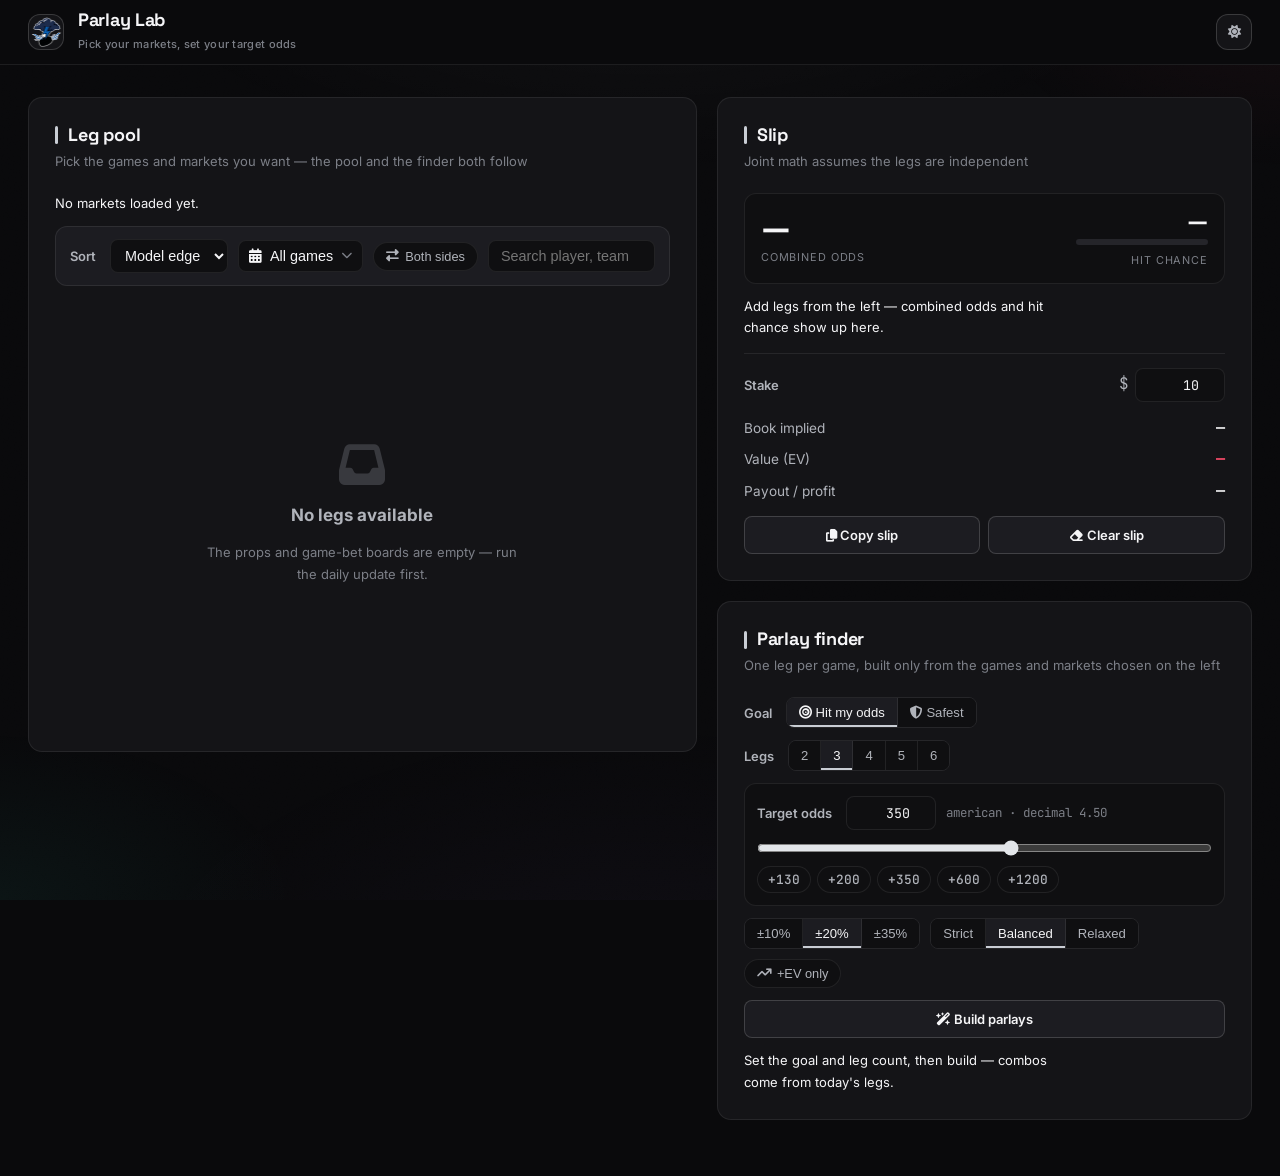
==== commit 750fa81f: "Mobile-friendly pass + parlay page and refreshed odds/picks caches - Tab rail: flex-shrink:0 so the " ====
--- a/templates/parlay.html
+++ b/templates/parlay.html
@@ -3,7 +3,7 @@
 <head>
     <meta charset="UTF-8">
     <meta name="viewport" content="width=device-width, initial-scale=1.0, viewport-fit=cover">
-    <meta name="theme-color" content="#0b0d12">
+    <meta name="theme-color" content="#020306">
     <meta name="robots" content="noindex">
     <script>
         // Same saved-theme hook as index.html so both pages agree on the mode.
@@ -16,10 +16,9 @@
     <title>Parlay Lab</title>
     <link rel="icon" type="image/x-icon" href="/favicon.ico">
     <link rel="preconnect" href="https://fonts.googleapis.com">
-    <link rel="preconnect" href="https://fonts.gstatic.com" crossorigin>
-    <link href="https://fonts.googleapis.com/css2?family=Barlow:wght@400;500;600;700&family=Barlow+Condensed:wght@500;600;700&family=Spline+Sans+Mono:wght@400;500;600&display=swap" rel="stylesheet">
+    <link href="https://fonts.googleapis.com/css2?family=Inter:wght@300;400;500;600;700&family=Space+Grotesk:wght@500;600;700&family=JetBrains+Mono:wght@400;600&display=swap" rel="stylesheet">
     <link rel="stylesheet" href="https://cdnjs.cloudflare.com/ajax/libs/font-awesome/6.5.2/css/all.min.css" crossorigin="anonymous" referrerpolicy="no-referrer">
-    <link rel="stylesheet" href="/static/style.css?v=4.0">
+    <link rel="stylesheet" href="/static/style.css?v=3.1">
 </head>
 <body>
     <div class="bg-noise"></div>
@@ -34,12 +33,11 @@
                     </a>
                 </div>
                 <div class="logo-text">
-                    <h1>Parlay <span class="hdf-accent">Lab</span></h1>
+                    <h1>Parlay Lab</h1>
                     <span class="tagline">Pick your markets, set your target odds</span>
                 </div>
             </div>
             <div class="header-right">
-                <a class="header-link" href="/"><i class="fa-solid fa-list-check"></i> <span>Back to Forecast</span></a>
                 <button class="theme-toggle" id="themeToggle" type="button" aria-label="Toggle light and dark mode" title="Toggle light and dark mode">
                     <i class="fa-solid fa-sun theme-icon-sun"></i>
                     <i class="fa-solid fa-moon theme-icon-moon"></i>
@@ -55,7 +53,7 @@
             <section class="card">
                 <div class="card-header">
                     <h2 class="card-title">Leg pool</h2>
-                    <p class="card-subtitle">Pick the games and markets you want; the pool and the finder both follow</p>
+                    <p class="card-subtitle">Pick the games and markets you want — the pool and the finder both follow</p>
                 </div>
                 <div id="plChips" class="pl-chip-row" role="group" aria-label="Markets to include"></div>
                 <div class="props-toolbar props-filterbar elo-toolbar">
@@ -117,7 +115,7 @@
                             <div class="pl-total-row"><dt>Payout / profit</dt><dd id="plPayout">—</dd></div>
                         </dl>
                         <div id="plCorrelationNote" class="pl-warn" hidden>
-                            <i class="fa-solid fa-link"></i> Two legs share a game: the independence math no longer holds.
+                            <i class="fa-solid fa-link"></i> Two legs share a game — the independence math no longer holds.
                         </div>
                         <div class="pl-summary-actions">
                             <button id="plCopy" class="action-btn" type="button"><i class="fa-solid fa-copy"></i> Copy slip</button>
@@ -177,7 +175,7 @@
                         <button id="plBuild" class="action-btn pl-build-btn" type="button"><i class="fa-solid fa-wand-magic-sparkles"></i> Build parlays</button>
                     </div>
                     <div id="plAutoplay" class="pl-autoplay">
-                        <p class="empty-desc">Set the goal and leg count, then build; combos come from today's legs.</p>
+                        <p class="empty-desc">Set the goal and leg count, then build — combos come from today's legs.</p>
                     </div>
                 </section>
 
--- a/static/style.css
+++ b/static/style.css
@@ -1,1250 +1,2654 @@
 /* ============================================================
-   HIGH DANGER FORECAST — Broadcast Scorebug (v4)
-
-   THESIS: the app speaks broadcast scorebug — the dense team-color
-   block grammar of live hockey coverage — instead of an SaaS grid of
-   neutral cards. It refuses glow, casino energy, and marketing
-   chrome; a fan-run analyst's rundown.
-   OWN-WORLD: cool dark arena glass, hairline rules, micro-caps
-   Barlow Condensed labels, mono numerals, one on-air amber accent;
-   team color lives only in logos; green/red = edge semantics.
-   STORY: visitor reads tonight's rundown, each game's model call
-   stamped on it; edges, props and Elo are segments of the same
-   broadcast; parlay lab ships picks like a producer's rundown.
-   FIRST VIEWPORT: phone — header strip, pinned scorebug status,
-   bottom thumb tab bar, tonight's rundown rows. Desktop — tab rail,
-   rundown grid with featured top edge as a lower third.
-   FORM: "Broadcast Scorebug" — grounded candidate #5, seed key
-   e9b6470d, staging committed: dense rundown board (no deck).
+   NHL Predictor — Midnight Precision Instrument Theme v3
    ============================================================ */
 
 :root {
-    --bg-base: #0b0d12;
-    --bg-surface: #12161f;
-    --bg-surface-elevated: #1a2030;
-    --bg-surface-hover: #232b3a;
-    --bg-input: #0d1017;
-    --border-subtle: rgba(255,255,255,0.07);
-    --border-default: rgba(255,255,255,0.14);
-    --border-active: rgba(255,255,255,0.45);
-    --text-primary: #eef1f6;
-    --text-secondary: #a9b1bd;
-    --text-muted: #97a0ad;
-    --accent: #ffb224;
-    --accent-ink: #14100a;
-    --accent-dim: #ffc250;
-    --accent-hover: #ffc250;
-    --accent-glow: rgba(255,178,36,0.10);
-    --accent-red: #ff5470;
-    --accent-red-dim: rgba(255,84,112,0.16);
-    --accent-blue: #5a9dff;
-    --accent-blue-dim: rgba(90,157,255,0.16);
-    --accent-gold: #ffb224;
-    --accent-gold-dim: rgba(255,178,36,0.14);
-    --accent-green: #34d39b;
-    --accent-green-dim: rgba(52,211,155,0.16);
-    --accent-purple: #b39bff;
-    --accent-purple-dim: rgba(179,155,255,0.14);
-    --row-stripe: rgba(255,255,255,0.02);
-    --row-hover: rgba(255,255,255,0.035);
-    --font-body: 'Barlow', -apple-system, BlinkMacSystemFont, 'Segoe UI', sans-serif;
-    --font-heading: 'Barlow Condensed', 'Arial Narrow', var(--font-body);
-    --font-mono: 'Spline Sans Mono', ui-monospace, 'Cascadia Mono', monospace;
-    --radius-sm: 4px;
-    --radius-md: 6px;
-    --radius-lg: 10px;
-    --radius-xl: 14px;
-    --shadow-card: 0 1px 2px rgba(0,0,0,0.5), 0 8px 28px rgba(2,4,9,0.45);
-    --shadow-pop: 0 2px 6px rgba(0,0,0,0.55), 0 16px 44px rgba(2,4,9,0.6);
-    --transition-fast: 0.14s ease-out;
-    --transition-base: 0.24s cubic-bezier(0.2, 0.7, 0.3, 1);
-    --header-h: 60px;
-    --rail-h: 48px;
-    --thumbbar: 0px;
+    --bg-base: #0a0a0c;
+    --bg-surface: #141417;
+    --bg-surface-elevated: #1c1c21;
+    --bg-surface-hover: #25252a;
+    --bg-input: #0f0f11;
+    --border-subtle: rgba(255,255,255,0.08);
+    --border-default: rgba(255,255,255,0.16);
+    --border-active: rgba(255,255,255,0.40);
+    --text-primary: #f5f5f7;
+    --text-secondary: #b0b3ba;
+    --text-muted: #7c7f87;
+    --accent: #c9cdd4;
+    --accent-dim: #e3e6ea;
+    --accent-hover: #e2e5e9;
+    --accent-glow: rgba(255,255,255,0.10);
+    --accent-red: #ff4d6d;
+    --accent-red-dim: rgba(255,77,109,0.22);
+    --accent-blue: #3d8bfd;
+    --accent-blue-dim: rgba(61,139,253,0.18);
+    --accent-gold: #ffc857;
+    --accent-gold-dim: rgba(255,200,87,0.22);
+    --accent-green: #38e4c8;
+    --accent-green-dim: rgba(56,228,200,0.22);
+    --accent-purple: #b388ff;
+    --accent-purple-dim: rgba(179,136,255,0.18);
+    --row-stripe: rgba(255,255,255,0.015);
+    --row-hover: rgba(255,255,255,0.03);
+    --font-body: 'Inter', -apple-system, BlinkMacSystemFont, sans-serif;
+    --font-heading: 'Space Grotesk', var(--font-body);
+    --font-mono: 'JetBrains Mono', ui-monospace, monospace;
+    --radius-sm: 8px;
+    --radius-md: 12px;
+    --radius-lg: 14px;
+    --radius-xl: 20px;
+    --shadow-card: 0 2px 4px rgba(0,0,0,0.55), 0 10px 32px rgba(0,0,0,0.40);
+    --shadow-glow: 0 0 28px rgba(255,255,255,0.06);
+    --transition-fast: 0.15s ease;
+    --transition-base: 0.25s ease;
 }
 
 :root[data-theme="light"] {
-    --bg-base: #f2f3f7;
+    --bg-base: #f4f5f7;
     --bg-surface: #ffffff;
     --bg-surface-elevated: #ffffff;
-    --bg-surface-hover: #edeff4;
-    --bg-input: #f6f7fa;
-    --border-subtle: rgba(10,12,18,0.09);
-    --border-default: rgba(10,12,18,0.18);
-    --border-active: rgba(10,12,18,0.45);
-    --text-primary: #16191f;
-    --text-secondary: #4d5563;
-    --text-muted: #5d656f;
-    --accent: #c67b00;
-    --accent-ink: #2b1905;
-    --accent-dim: #a36600;
-    --accent-hover: #a36600;
-    --accent-glow: rgba(198,123,0,0.10);
-    --accent-red: #cc3350;
-    --accent-red-dim: rgba(204,51,80,0.10);
-    --accent-blue: #1c63d6;
-    --accent-blue-dim: rgba(28,99,214,0.10);
-    --accent-gold: #a36600;
-    --accent-gold-dim: rgba(163,102,0,0.10);
-    --accent-green: #0d9d63;
-    --accent-green-dim: rgba(13,157,99,0.10);
-    --accent-purple: #6d4fc4;
-    --accent-purple-dim: rgba(109,79,196,0.10);
-    --row-stripe: rgba(10,12,18,0.02);
-    --row-hover: rgba(10,12,18,0.04);
-    --shadow-card: 0 1px 2px rgba(20,24,33,0.08), 0 10px 30px rgba(20,24,33,0.10);
-    --shadow-pop: 0 2px 6px rgba(20,24,33,0.10), 0 18px 44px rgba(20,24,33,0.16);
-}
-
-* { margin: 0; padding: 0; box-sizing: border-box; }
-
-html { scroll-behavior: smooth; }
+    --bg-surface-hover: #eceef1;
+    --bg-input: #ffffff;
+    --border-subtle: rgba(0,0,0,0.08);
+    --border-default: rgba(0,0,0,0.18);
+    --border-active: rgba(0,0,0,0.40);
+    --text-primary: #16181c;
+    --text-secondary: #4b5058;
+    --text-muted: #7b828c;
+    --accent: #16181c;
+    --accent-dim: #3a3f46;
+    --accent-hover: #2c3138;
+    --accent-glow: rgba(0,0,0,0.06);
+    --accent-red: #d7263d;
+    --accent-red-dim: rgba(215,38,61,0.12);
+    --accent-blue: #00539b;
+    --accent-blue-dim: rgba(0,83,155,0.12);
+    --accent-gold: #8a6d1d;
+    --accent-gold-dim: rgba(138,109,29,0.14);
+    --accent-green: #0e9f6e;
+    --accent-green-dim: rgba(14,159,110,0.14);
+    --accent-purple: #7c5cd6;
+    --accent-purple-dim: rgba(124,92,214,0.14);
+    --row-stripe: rgba(0,0,0,0.02);
+    --row-hover: rgba(0,0,0,0.04);
+    --shadow-card: 0 2px 4px rgba(0,0,0,0.06), 0 10px 32px rgba(0,0,0,0.10);
+    --shadow-glow: 0 0 28px rgba(0,0,0,0.06);
+}
+
+* { margin:0; padding:0; box-sizing:border-box; }
+
+html { scroll-behavior:smooth; }
+
 body {
     font-family: var(--font-body);
-    font-size: 15px;
-    line-height: 1.5;
+    background: var(--bg-base);
     color: var(--text-primary);
+    min-height: 100vh;
+    line-height: 1.55;
+    -webkit-font-smoothing: antialiased;
+    -moz-osx-font-smoothing: grayscale;
+    position: relative;
+    overflow-x: hidden;
+}
+
+/* Remove 300ms double-tap zoom on buttons and interactive controls. */
+button, a, input, select, textarea, .tab-btn, .action-btn, .predict-btn, .be-sort-btn, .props-sort-btn, .data-table th.sortable {
+    touch-action: manipulation;
+}
+
+/* ── Background Layers ──────────────────────────────────────────────── */
+.bg-noise {
+    position: fixed; inset: 0; z-index: 0; pointer-events: none; opacity: 0.008;
+    background-image: url("data:image/svg+xml,%3Csvg viewBox='0 0 256 256' xmlns='http://www.w3.org/2000/svg'%3E%3Cfilter id='n'%3E%3CfeTurbulence type='fractalNoise' baseFrequency='0.85' numOctaves='3' stitchTiles='stitch'/%3E%3C/filter%3E%3Crect width='100%25' height='100%25' filter='url(%23n)'/%3E%3C/svg%3E");
+    background-repeat: repeat; background-size: 260px;
+}
+
+.bg-gradient {
+    position: fixed; inset: 0; z-index: 0; pointer-events: none;
+    background:
+        radial-gradient(ellipse 95% 75% at 50% -18%, rgba(255,255,255,0.06), transparent 50%),
+        radial-gradient(ellipse 55% 45% at 100% 0%, rgba(255,77,109,0.05), transparent 42%),
+        radial-gradient(ellipse 55% 45% at 0% 100%, rgba(56,228,200,0.05), transparent 42%),
+        radial-gradient(ellipse 80% 60% at 50% 110%, rgba(179,136,255,0.04), transparent 50%);
+}
+
+:root[data-theme="light"] .bg-gradient {
+    background:
+        radial-gradient(ellipse 95% 75% at 50% -18%, rgba(0,0,0,0.04), transparent 50%),
+        radial-gradient(ellipse 55% 45% at 100% 0%, rgba(0,0,0,0.02), transparent 42%),
+        radial-gradient(ellipse 55% 45% at 0% 100%, rgba(0,0,0,0.02), transparent 42%);
+}
+
+/* ── Header ──────────────────────────────────────────────────────── */
+.app-header {
+    position: sticky; top: 0; z-index: 100;
     background: var(--bg-base);
-    min-height: 100vh;
-    overflow-x: hidden;
-    -webkit-font-smoothing: antialiased;
-    padding-bottom: var(--thumbbar, 0px);
-}
-
-::selection { background: var(--accent); color: var(--accent-ink); }
-:focus-visible { outline: 2px solid var(--accent); outline-offset: 2px; border-radius: 2px; scrollbar-color: var(--border-default) transparent; }
-
-h1, h2, h3, h4 { font-family: var(--font-heading); font-weight: 600; line-height: 1.15; letter-spacing: 0.01em; }
-h3, h4 { letter-spacing: 0.02em; }
-a { color: var(--accent); text-decoration: none; }
-a:hover { text-decoration: underline; text-underline-offset: 3px; }
-strong { font-weight: 600; }
-code, .elo-player-name em { font-family: var(--font-mono); }
-
-::-webkit-scrollbar { width: 10px; height: 10px; }
-::-webkit-scrollbar-track { background: transparent; }
-::-webkit-scrollbar-thumb { background: var(--bg-surface-elevated); border-radius: 6px; border: 2px solid var(--bg-base); }
-::-webkit-scrollbar-thumb:hover { background: var(--bg-surface-hover); }
-
-/* Ambient scene: darkened arena glass vignette. */
-.bg-noise { position: fixed; inset: 0; z-index: -2; opacity: 0.5; pointer-events: none;
-    background-image: radial-gradient(rgba(255,255,255,0.016) 1px, transparent 1px);
-    background-size: 3px 3px; }
-.bg-gradient { position: fixed; inset: 0; z-index: -1; pointer-events: none;
-    background:
-        radial-gradient(1100px 420px at 12% -8%, var(--accent-glow) 0%, transparent 60%),
-        radial-gradient(900px 500px at 88% 108%, rgba(90,157,255,0.07) 0%, transparent 65%),
-        linear-gradient(180deg, rgba(255,255,255,0.015) 0%, transparent 24%); }
-
-/* ── Micro-caps: the scorebug label register (system, not decoration) ── */
-.card-subtitle, .picker-label, .sub-label, .picks-toolbar-label, .be-toolbar-label,
-.props-toolbar-label, .props-sort-label, .field > label, .pl-control-row > span,
-.pl-target-hint, .stat-label, .ou-pct-label, .footer-meta, .empty-desc, .game-card-time,
-.pick-time, .b2b-label, .field-hint, .log-ts, .elo-pos, .modal-section-title {
+    border-bottom: 1px solid var(--border-subtle);
+    padding-top: env(safe-area-inset-top);
+}
+
+.header-inner {
+    max-width: 1280px; margin: 0 auto;
+    display: flex; align-items: center; justify-content: space-between;
+    height: 64px; padding: 0 calc(28px + env(safe-area-inset-right)) 0 calc(28px + env(safe-area-inset-left));
+}
+
+.header-left { display: flex; align-items: center; gap: 14px; }
+
+.logo-mark {
+    display: flex; align-items: center; justify-content: center;
+    width: 36px; height: 36px;
+    background: var(--bg-surface);
+    border-radius: var(--radius-md);
+    border: 1px solid var(--border-default);
+    overflow: hidden;
+}
+
+.logo-mark img {
+    width: 100%;
+    height: 100%;
+    object-fit: contain;
+    display: block;
+}
+
+.logo-text h1 {
     font-family: var(--font-heading);
-}
-
-/* ── Header ── */
-.app-header {
-    position: sticky; top: 0; z-index: 60;
-    background: color-mix(in srgb, var(--bg-base) 84%, transparent);
-    backdrop-filter: blur(10px);
-    border-bottom: 1px solid var(--border-subtle);
-}
-.header-inner {
-    max-width: 1240px; margin: 0 auto; padding: 0 16px;
-    height: var(--header-h);
-    display: flex; align-items: center; justify-content: space-between; gap: 12px;
-}
-.header-left { display: flex; align-items: center; gap: 12px; min-width: 0; }
-.logo-mark { display: flex; align-items: center; }
-.logo-mark img { display: block; }
-.logo-text h1 { font-size: 1.25rem; font-weight: 700; text-transform: uppercase; letter-spacing: 0.06em; white-space: nowrap; }
-.logo-text h1 .hdf-accent { color: var(--accent); }
-.tagline { display: block; font-family: var(--font-heading); font-size: 0.65rem; font-weight: 500; letter-spacing: 0.14em; text-transform: uppercase; color: var(--text-muted); margin-top: 1px; white-space: nowrap; overflow: hidden; text-overflow: ellipsis; }
-.header-right { display: flex; align-items: center; gap: 10px; flex-shrink: 0; }
-
-.header-link {
-    font-family: var(--font-heading); font-size: 0.7rem; font-weight: 600;
-    letter-spacing: 0.12em; text-transform: uppercase;
-    color: var(--text-secondary);
-    border: 1px solid var(--border-default); border-radius: var(--radius-md);
-    padding: 8px 12px; line-height: 1; display: inline-flex; align-items: center; gap: 7px;
-    transition: color var(--transition-fast), border-color var(--transition-fast), background var(--transition-fast);
-}
-.header-link:hover { color: var(--text-primary); border-color: var(--border-active); text-decoration: none; }
-.header-link i { color: var(--accent); font-size: 0.8rem; }
-
-.theme-toggle {
-    -webkit-appearance: none; appearance: none; cursor: pointer;
-    width: 36px; height: 36px; border-radius: var(--radius-md);
-    border: 1px solid var(--border-default); background: var(--bg-surface);
-    color: var(--text-secondary); position: relative; overflow: hidden;
-    transition: border-color var(--transition-fast), color var(--transition-fast);
-}
-.theme-toggle:hover { color: var(--text-primary); border-color: var(--border-active); }
-.theme-toggle i { position: absolute; inset: 0; display: grid; place-items: center; font-size: 0.85rem; transition: transform var(--transition-base), opacity var(--transition-fast); }
-:root:not([data-theme="light"]) .theme-icon-sun { transform: translateY(120%); opacity: 0; }
-:root[data-theme="light"] .theme-icon-moon { transform: translateY(-120%); opacity: 0; }
+    font-size: 18px; font-weight: 700; letter-spacing: -0.3px;
+    color: var(--text-primary); line-height: 1.2;
+}
+
+.tagline {
+    font-size: 11px; color: var(--text-muted);
+    letter-spacing: 0.3px; font-weight: 500;
+}
 
 .status-pill {
     display: inline-flex; align-items: center; gap: 8px;
-    font-family: var(--font-heading); font-size: 0.68rem; font-weight: 600;
-    letter-spacing: 0.13em; text-transform: uppercase;
-    padding: 7px 12px; border-radius: var(--radius-md);
-    border: 1px solid var(--border-subtle);
-    background: var(--bg-surface); color: var(--text-secondary);
-    white-space: nowrap;
-}
-.status-dot { width: 7px; height: 7px; border-radius: 2px; background: var(--text-muted); flex-shrink: 0; }
-.status-dot.ready { background: var(--accent-green); border-radius: 50%; animation: tally 2.4s var(--transition-base) infinite; }
-@keyframes tally { 0%, 100% { opacity: 1; } 50% { opacity: 0.35; } }
-.live-dot { color: var(--accent-red); font-size: 0.55rem; animation: tally 1.6s linear infinite; }
-
-/* ── Tab rail (desktop) / thumb bar (mobile via media query) ── */
+    padding: 6px 14px; border-radius: 100px;
+    background: var(--bg-surface); border: 1px solid var(--border-default);
+    font-size: 12px; font-weight: 600; color: var(--text-secondary);
+}
+
+.status-dot {
+    width: 7px; height: 7px; border-radius: 50%;
+    display: inline-block; flex-shrink: 0;
+}
+
+.status-dot.ready {
+    background: var(--accent-green);
+}
+
+.status-dot.loading { background: var(--accent-gold); }
+.status-dot.error { background: var(--accent-red); }
+
+.header-right { display: flex; align-items: center; gap: 10px; }
+.theme-toggle { display: inline-flex; align-items: center; justify-content: center; width: 36px; height: 36px; flex-shrink: 0; background: var(--bg-surface); border: 1px solid var(--border-default); border-radius: var(--radius-md); color: var(--text-secondary); cursor: pointer; transition: var(--transition-fast); }
+.theme-toggle:hover { color: var(--text-primary); background: var(--bg-surface-elevated); }
+.theme-toggle .theme-icon-sun { display: inline; }
+.theme-toggle .theme-icon-moon { display: none; }
+:root[data-theme="light"] .theme-toggle .theme-icon-sun { display: none; }
+:root[data-theme="light"] .theme-toggle .theme-icon-moon { display: inline; }
+
+.quota-banner {
+    max-width: 1280px; margin: 0 auto;
+    padding: 8px calc(28px + env(safe-area-inset-right)) 10px calc(28px + env(safe-area-inset-left));
+    background: var(--accent-gold-dim);
+    color: var(--accent-gold);
+    border-top: 1px solid var(--border-subtle);
+    font-size: 12px; font-weight: 600;
+    line-height: 1.4;
+}
+
+@keyframes pulse-dot {
+    0%,100% { opacity:1; }
+    50% { opacity:0.5; }
+}
+
+/* ── Tab Navigation ─────────────────────────────────────────────── */
 .tab-nav {
-    position: sticky; top: var(--header-h); z-index: 55;
-    background: color-mix(in srgb, var(--bg-base) 72%, transparent);
-    backdrop-filter: blur(10px);
+    position: sticky; top: calc(64px + env(safe-area-inset-top)); z-index: 99;
+    background: var(--bg-base);
     border-bottom: 1px solid var(--border-subtle);
-}
+    padding-left: env(safe-area-inset-left);
+    padding-right: env(safe-area-inset-right);
+}
+
 .tab-nav-inner {
-    max-width: 1240px; margin: 0 auto; padding: 0 8px;
-    display: flex; align-items: stretch; gap: 2px; overflow-x: auto;
-    scrollbar-width: none;
-}
-.tab-nav-inner::-webkit-scrollbar { display: none; }
+    max-width: 1280px; margin: 0 auto;
+    display: flex; gap: 6px; padding: 10px 28px;
+    overflow-x: auto; scrollbar-width: none;
+}
+
+.tab-nav-inner::-webkit-scrollbar { display:none; }
+
 .tab-btn {
-    -webkit-appearance: none; appearance: none; cursor: pointer;
-    font-family: var(--font-heading); font-size: 0.72rem; font-weight: 600;
-    letter-spacing: 0.11em; text-transform: uppercase;
-    color: var(--text-secondary);
-    background: none; border: none; border-bottom: 2px solid transparent;
-    padding: 14px 14px 12px; display: inline-flex; align-items: center; gap: 8px;
-    white-space: nowrap; transition: color var(--transition-fast), border-color var(--transition-fast);
-    min-height: 44px;
-}
-.tab-btn:hover { color: var(--text-primary); }
-.tab-btn .tab-icon { font-size: 0.85rem; opacity: 0.75; }
+    background: none; border: 1px solid transparent; cursor: pointer;
+    color: var(--text-secondary); font-family: var(--font-body);
+    font-size: 13px; font-weight: 600; padding: 9px 16px;
+    display: flex; align-items: center; gap: 8px;
+    position: relative; white-space: nowrap;
+    /* Keep natural width: as a flex item in the scrolling rail, shrinking
+       one squeezes it below the label's width when a min-width touch-target
+       rule replaces the content-based minimum, and the labels then overlap. */
+    flex-shrink: 0;
+    border-radius: 100px;
+    transition: color var(--transition-fast), background var(--transition-fast), border-color var(--transition-fast);
+}
+
+.tab-btn:hover { color: var(--text-primary); background: var(--bg-surface); }
+
 .tab-btn.active {
-    color: var(--accent-ink); background: var(--accent);
-    border-bottom-color: var(--accent); border-radius: var(--radius-sm);
-}
-.tab-btn.active .tab-icon { color: var(--accent-ink); opacity: 1; }
-
-/* ── Main grid ── */
-.main-content { max-width: 1240px; margin: 0 auto; padding: 26px 16px 48px; }
-.tab-panel { display: none; }
-.tab-panel.active { display: block; animation: panel-in 0.28s var(--transition-base); }
-@keyframes panel-in { from { opacity: 0; transform: translateY(6px); } to { opacity: 1; transform: none; } }
-.predictor-grid { display: grid; grid-template-columns: minmax(0, 430px) minmax(0, 1fr); gap: 22px; align-items: start; }
-.parlay-grid { display: grid; grid-template-columns: minmax(0, 1fr) minmax(0, 430px); gap: 22px; align-items: start; }
-.parlay-side { display: grid; gap: 22px; }
-
-.section-title { font-family: var(--font-heading); font-size: 0.8rem; font-weight: 600; letter-spacing: 0.16em; text-transform: uppercase; color: var(--text-muted); margin: 30px 0 12px; display: flex; align-items: center; gap: 12px; }
-.section-title::after { content: ""; flex: 1; height: 1px; background: var(--border-subtle); }
-.section-divider { height: 1px; border: 0; background: var(--border-subtle); margin: 28px 0; }
-.muted { color: var(--text-muted); }
-
-/* ── Card: a glass panel on the arena wall ── */
+    color: var(--text-primary);
+    background: var(--bg-surface-elevated);
+    border-color: var(--border-default);
+}
+
+.tab-icon { font-size: 14px; }
+
+/* ── Main Content ────────────────────────────────────────────────── */
+.main-content {
+    max-width: 1280px; margin: 0 auto;
+    padding: 32px calc(28px + env(safe-area-inset-right)) 56px calc(28px + env(safe-area-inset-left));
+    position: relative; z-index: 1;
+}
+
+.tab-panel {
+    display: none;
+    opacity: 0;
+    transform: translateY(14px);
+    transition: opacity 0.4s ease, transform 0.4s ease;
+}
+
+.tab-panel.active {
+    display: block;
+    opacity: 1;
+    transform: translateY(0);
+}
+
+/* ── Cards ────────────────────────────────────────────────────────── */
 .card {
     background: var(--bg-surface);
     border: 1px solid var(--border-subtle);
     border-radius: var(--radius-lg);
+    padding: 26px;
+    transition: border-color var(--transition-base);
+    position: relative;
+}
+
+.card:hover {
+    border-color: var(--border-default);
+    box-shadow: var(--shadow-card), 0 0 18px var(--accent-glow);
+}
+
+.card-header { margin-bottom: 22px; }
+
+.card-title {
+    font-family: var(--font-heading);
+    font-size: 18px; font-weight: 700; color: var(--text-primary);
+    letter-spacing: -0.2px; line-height: 1.25;
+    display: flex; align-items: center; gap: 10px;
+}
+
+.card-title::before {
+    content: '';
+    width: 3px; height: 18px;
+    background: var(--accent);
+    border-radius: 2px;
+}
+
+.card-subtitle {
+    font-size: 13px; color: var(--text-muted); margin-top: 4px;
+}
+
+/* ── Matchup Predictor Layout ──────────────────────────────────── */
+.predictor-grid {
+    display: grid;
+    grid-template-columns: 560px minmax(0, 1fr);
+    gap: 28px;
+    align-items: start;
+}
+
+@media (max-width: 1160px) {
+    /* minmax(0, ...) — plain 1fr lets an inner min-content blow the column wider
+       than the phone viewport. */
+    .predictor-grid { grid-template-columns: minmax(0, 1fr); }
+}
+
+/* ── Team Pickers ──────────────────────────────────────────────── */
+.matchup-row {
+    display: flex; align-items: stretch; gap: 14px;
+    margin-bottom: 26px;
+}
+
+@media (max-width: 640px) {
+    .matchup-row { flex-direction: column; align-items: stretch; gap: 14px; }
+    .vs-divider { flex-direction: row !important; padding: 6px 0 !important; }
+    .vs-ring { width: 42px !important; height: 42px !important; }
+}
+
+.team-picker {
+    flex: 1; min-width: 0;
+    background: var(--bg-input);
+    border: 1px solid var(--border-subtle);
+    border-radius: var(--radius-md);
+    padding: 16px;
+    transition: var(--transition-base);
+}
+
+.team-picker:hover { border-color: var(--border-default); }
+
+.picker-label {
+    display: block; font-size: 10px; font-weight: 800;
+    text-transform: uppercase; letter-spacing: 1px;
+    color: var(--accent); margin-bottom: 10px;
+}
+
+.team-select-wrap {
+    display: flex; align-items: center; gap: 10px;
+    margin-bottom: 10px;
+}
+
+.team-logo-preview {
+    width: 44px; height: 44px; object-fit: contain;
+    flex-shrink: 0; border-radius: var(--radius-sm);
+    background: var(--bg-surface-elevated); padding: 3px;
+    border: 1px solid var(--border-subtle);
+    transition: var(--transition-fast);
+}
+
+.team-select-wrap:hover .team-logo-preview { transform: scale(1.05); }
+
+.vs-divider {
+    display: flex; flex-direction: column; align-items: center;
+    justify-content: center; min-width: 44px; flex-shrink: 0;
+}
+
+.vs-ring {
+    width: 46px; height: 46px; border-radius: 50%;
+    display: flex; align-items: center; justify-content: center;
+    background: linear-gradient(135deg, var(--bg-surface-elevated), var(--bg-surface-hover));
+    border: 1px solid var(--border-default);
+    font-size: 11px; font-weight: 900; color: var(--text-muted); letter-spacing: 1px;
+    box-shadow: 0 4px 14px rgba(0,0,0,0.3);
+}
+
+/* ── Form Controls ──────────────────────────────────────────────── */
+.team-select, .goalie-select, .param-input {
+    width: 100%;
+    padding: 11px 13px;
+    background: var(--bg-input);
+    border: 1px solid var(--border-default);
+    border-radius: var(--radius-sm);
+    color: var(--text-primary); font-size: 14px;
+    font-family: var(--font-body);
+    transition: border-color var(--transition-fast), background var(--transition-fast);
+    outline: none;
+}
+
+.team-select, .goalie-select {
+    appearance: none; -webkit-appearance: none;
+    padding-right: 36px;
+}
+
+.team-select:focus, .goalie-select:focus, .param-input:focus {
+    border-color: var(--accent);
+    background: var(--bg-surface);
+}
+
+input[type="date"].param-input, input[type="date"].date-input {
+    appearance: auto; -webkit-appearance: auto;
+    min-height: 40px;
+    cursor: pointer;
+}
+
+.date-field { min-width: 170px; }
+
+.team-select {
+    background-image: url("data:image/svg+xml,%3Csvg width='10' height='6' fill='none' xmlns='http://www.w3.org/2000/svg'%3E%3Cpath d='M1 1l4 4 4-4' stroke='%238b93a7' stroke-width='1.5' stroke-linecap='round' stroke-linejoin='round'/%3E%3C/svg%3E");
+    background-repeat: no-repeat; background-position: right 12px center;
+}
+
+.goalie-row { margin-top: 12px; }
+
+/* ── Back-to-Back Toggle ─────────────────────────────────────────── */
+.b2b-toggle {
+    display: inline-flex; align-items: center; gap: 8px;
+    margin-top: 12px; cursor: pointer; font-size: 12px; font-weight: 700;
+    color: var(--text-secondary); user-select: none;
+}
+.b2b-toggle input { display: none; }
+.b2b-check {
+    width: 18px; height: 18px; border-radius: 5px;
+    border: 1px solid var(--border-default); background: var(--bg-input);
+    display: flex; align-items: center; justify-content: center;
+    transition: var(--transition-fast); flex-shrink: 0;
+}
+.b2b-check::after {
+    content: '\f00c'; font-family: 'Font Awesome 6 Free'; font-weight: 900;
+    font-size: 11px; color: #000;
+    opacity: 0; transform: scale(0.8); transition: var(--transition-fast);
+}
+.b2b-toggle input:checked + .b2b-check {
+    background: var(--accent); border-color: var(--accent);
+}
+.b2b-toggle input:checked + .b2b-check::after { opacity: 1; transform: scale(1); }
+.b2b-label { transition: color var(--transition-fast); }
+.b2b-toggle:hover .b2b-label { color: var(--text-primary); }
+
+.sub-label {
+    display: block; font-size: 11px; font-weight: 700;
+    color: var(--text-muted); margin-bottom: 5px;
+}
+
+/* ── Settings ─────────────────────────────────────────────────────── */
+.settings-section {
+    margin-bottom: 22px;
+    border-top: 1px solid var(--border-subtle);
+    padding-top: 16px;
+}
+
+.settings-toggle {
+    background: none; border: none; color: var(--text-secondary);
+    font-size: 13px; font-weight: 700; cursor: pointer;
+    padding: 6px 0; display: flex; align-items: center; gap: 9px;
+    font-family: var(--font-body); transition: color var(--transition-fast);
+    width: 100%;
+}
+
+.settings-toggle:hover { color: var(--accent); }
+
+.toggle-chevron { transition: transform var(--transition-base); color: var(--text-muted); }
+
+.settings-toggle[aria-expanded="true"] .toggle-chevron { transform: rotate(90deg); }
+
+.settings-body { padding-top: 16px; animation: fadeSlideDown 0.28s ease; }
+
+@keyframes fadeSlideDown {
+    from { opacity:0; transform: translateY(-8px); }
+    to { opacity:1; transform: translateY(0); }
+}
+
+.settings-grid {
+    display: grid; grid-template-columns: 1fr 1fr; gap: 14px;
+}
+
+@media (max-width: 480px) { .settings-grid { grid-template-columns: 1fr; } }
+
+.field { display: flex; flex-direction: column; gap: 6px; }
+
+.field label { font-size: 12px; font-weight: 700; color: var(--text-secondary); }
+.field-hint { font-size: 11px; color: var(--text-muted); line-height: 1.4; }
+
+/* ── Buttons ─────────────────────────────────────────────────────── */
+.predict-btn {
+    width: 100%; padding: 14px 24px;
+    background: var(--accent);
+    color: var(--bg-base); border: none; border-radius: var(--radius-md);
+    font-size: 15px; font-weight: 700; cursor: pointer;
+    transition: background var(--transition-fast), transform var(--transition-fast);
+    display: inline-flex; align-items: center; justify-content: center; gap: 10px;
+    font-family: var(--font-body);
+    position: relative;
+}
+
+.predict-btn:hover:not(:disabled) {
+    background: var(--accent-hover);
+    transform: translateY(-1px);
+}
+
+.predict-btn:active:not(:disabled) { transform: translateY(0); }
+
+.predict-btn:disabled {
+    opacity: 0.35; cursor: not-allowed; transform: none;
+    background: var(--text-muted);
+}
+
+.btn-arrow { transition: transform 0.2s ease; }
+.predict-btn:hover:not(:disabled) .btn-arrow { transform: translateX(3px); }
+
+.action-btn {
+    padding: 10px 20px;
+    background: var(--bg-surface-elevated);
+    color: var(--text-primary); border: 1px solid var(--border-default);
+    border-radius: var(--radius-sm); font-size: 13px; font-weight: 600;
+    cursor: pointer; transition: var(--transition-fast);
+    font-family: var(--font-body); white-space: nowrap;
+    position: relative;
+}
+
+.action-btn:hover {
+    background: var(--bg-surface-hover);
+    border-color: var(--border-default);
+    color: var(--text-primary);
+}
+
+.action-btn:active { transform: translateY(0); }
+
+/* ── Empty State ──────────────────────────────────────────────────── */
+.empty-state {
+    display: flex; flex-direction: column; align-items: center;
+    justify-content: center; padding: 70px 24px; text-align: center;
+    gap: 14px; color: var(--text-muted);
+}
+
+.empty-icon {
+    font-size: 46px; opacity: 0.35;
+}
+.empty-title { font-size: 17px; font-weight: 700; color: var(--text-secondary); }
+.empty-desc { font-size: 13px; max-width: 320px; line-height: 1.65; }
+
+/* ── Results Banner ────────────────────────────────────────────────── */
+.result-banner {
+    display: flex; align-items: center; justify-content: center; gap: 28px;
+    padding: 28px 24px;
+    background: var(--bg-surface-elevated);
+    border-radius: var(--radius-md); margin-bottom: 24px;
+    border: 1px solid var(--border-subtle);
+}
+
+.result-team-block { display: flex; align-items: center; gap: 14px; }
+.result-team-block.home { justify-content: flex-start; }
+.result-team-block.away { justify-content: flex-end; }
+
+.result-team-text { display: flex; flex-direction: column; gap: 4px; min-width: 0; }
+.result-team-block.home .result-team-text { align-items: flex-start; }
+.result-team-block.away .result-team-text { align-items: flex-end; }
+
+.result-badge {
+    display: inline-block;
+    font-size: 9px; font-weight: 800; letter-spacing: 1px; padding: 3px 10px;
+    border-radius: 100px; text-transform: uppercase;
+}
+.result-badge.home {
+    background: var(--accent-glow); color: var(--accent); border: 1px solid var(--border-default);
+}
+.result-badge.away {
+    background: var(--accent-red-dim); color: var(--accent-red); border: 1px solid var(--border-default);
+}
+
+.result-team-logo {
+    width: 56px; height: 56px; object-fit: contain;
+    margin: 0; border-radius: var(--radius-md);
+    background: var(--bg-base); padding: 6px;
+    border: 1px solid var(--border-subtle);
+    transition: var(--transition-fast);
+    flex-shrink: 0;
+}
+.result-team-block:hover .result-team-logo { transform: scale(1.04); }
+
+.result-team-name { font-size: 15px; font-weight: 700; color: var(--text-primary); line-height: 1.3; max-width: 140px; }
+.result-team-abbr { font-size: 12px; color: var(--text-muted); font-weight: 600; text-transform: uppercase; letter-spacing: 0.8px; }
+
+.result-center { text-align: center; min-width: 110px; }
+
+.result-prediction-label { font-size: 11px; color: var(--text-muted); text-transform: uppercase; letter-spacing: 1px; font-weight: 700; margin-bottom: 6px; }
+.result-prediction-value { font-family: var(--font-heading); font-size: 24px; font-weight: 700; line-height: 1.2; }
+.result-prediction-value.home-win { color: var(--accent); }
+.result-prediction-value.away-win { color: var(--accent-red); }
+
+/* ── Probability Bar ──────────────────────────────────────────────── */
+.prob-section { margin-bottom: 24px; }
+
+.prob-header {
+    display: flex; justify-content: space-between; align-items: baseline;
+    margin-bottom: 10px;
+}
+
+.prob-team { font-size: 13px; font-weight: 600; color: var(--text-primary); }
+.prob-pct { font-size: 22px; font-weight: 700; }
+.prob-pct.home { color: var(--accent); }
+.prob-pct.away { color: var(--accent-red); }
+
+.prob-bar-track {
+    display: flex; border-radius: 10px; overflow: hidden;
+    height: 30px; background: var(--bg-base); border: 1px solid var(--border-subtle);
+}
+
+.prob-bar-home {
+    background: var(--accent);
+    display: flex; align-items: center; justify-content: center;
+    font-size: 11px; font-weight: 700; color: var(--bg-base);
+    transition: width 0.9s cubic-bezier(0.25, 0.46, 0.45, 0.94);
+    min-width: 40px;
+}
+
+.prob-bar-away {
+    background: var(--accent-red);
+    display: flex; align-items: center; justify-content: center;
+    font-size: 11px; font-weight: 700; color: var(--text-primary);
+    transition: width 0.9s cubic-bezier(0.25, 0.46, 0.45, 0.94);
+    min-width: 40px;
+}
+
+/* ── Stats Grid ──────────────────────────────────────────────────── */
+.stats-grid {
+    display: grid; grid-template-columns: repeat(4, 1fr); gap: 10px;
+    margin-bottom: 24px;
+}
+
+@media (max-width: 640px) { .stats-grid { grid-template-columns: repeat(2, 1fr); } }
+
+.stat-card {
+    background: var(--bg-base); border: 1px solid var(--border-subtle);
+    border-radius: var(--radius-sm); padding: 16px 10px; text-align: center;
+    transition: border-color var(--transition-fast);
+}
+
+.stat-card:hover {
+    border-color: var(--border-default);
+}
+
+.stat-value { font-family: var(--font-heading); font-size: 20px; font-weight: 700; color: var(--accent); line-height: 1.2; }
+.stat-value.gold { color: var(--accent-gold); }
+.stat-label { font-size: 10px; color: var(--text-muted); text-transform: uppercase; letter-spacing: 0.6px; margin-top: 6px; font-weight: 600; }
+
+/* ── Sections ───────────────────────────────────────────────────── */
+.section-divider { border: none; border-top: 1px solid var(--border-subtle); margin: 26px 0; }
+.section-title { font-size: 11px; font-weight: 800; color: var(--text-secondary); text-transform: uppercase; letter-spacing: 1.4px; margin-bottom: 16px; }
+
+/* ── O/U Bars ──────────────────────────────────────────────────── */
+.ou-section { margin-bottom: 24px; }
+.ou-row { display: flex; align-items: center; gap: 12px; padding: 5px 0; }
+.ou-total { width: 40px; text-align: center; font-size: 14px; font-weight: 700; color: var(--text-primary); flex-shrink: 0; }
+.ou-bar-track { flex: 1; height: 18px; background: var(--bg-base); border-radius: 5px; overflow: hidden; border: 1px solid var(--border-subtle); }
+.ou-bar-fill { height: 100%; background: var(--accent); border-radius: 5px; transition: width 0.7s ease; }
+.ou-pct { width: 54px; text-align: right; font-size: 12px; color: var(--text-secondary); flex-shrink: 0; font-weight: 600; }
+
+/* ── Injury Display ────────────────────────────────────────────── */
+.injury-team { background: var(--bg-surface); border: 1px solid var(--border-subtle); border-radius: var(--radius-md); padding: 14px; margin-bottom: 16px; }
+.injury-team-header { display: flex; align-items: center; gap: 10px; font-size: 14px; font-weight: 800; color: var(--text-primary); margin-bottom: 12px; }
+.injury-team-logo { width: 28px; height: 28px; object-fit: contain; }
+.injury-totals { margin-left: auto; display: flex; align-items: center; gap: 8px; }
+.injury-total { font-size: 12px; font-weight: 800; color: var(--accent-green); }
+.injury-total.negative { color: var(--accent-red); }
+.injury-total.defense { color: var(--accent-purple); }
+.injury-list { display: flex; flex-direction: column; gap: 8px; }
+.injury-row { display: flex; align-items: center; justify-content: space-between; padding: 8px 10px; background: var(--bg-base); border-radius: var(--radius-sm); }
+.injury-name { display: flex; align-items: center; gap: 7px; font-size: 13px; color: var(--text-primary); font-weight: 700; }
+.injury-badge { font-size: 9px; font-weight: 700; padding: 1px 5px; border-radius: 4px; background: var(--accent-purple-dim); color: var(--accent-purple); border: 1px solid var(--border-default); }
+.injury-badge.forward { background: var(--accent-glow); color: var(--accent); border-color: var(--border-default); }
+.injury-meta { display: flex; align-items: center; gap: 10px; }
+.injury-status { font-size: 10px; font-weight: 700; text-transform: uppercase; letter-spacing: 0.5px; padding: 2px 7px; border-radius: 100px; background: var(--accent-red-dim); color: var(--accent-red); border: 1px solid var(--border-default); }
+.injury-status.dtd { background: var(--accent-gold-dim); color: var(--accent-gold); border-color: var(--border-default); }
+.injury-contrib { font-size: 12px; color: var(--text-secondary); font-weight: 700; }
+.injury-contrib.defense { color: var(--accent-purple); }
+.injury-none { font-size: 12px; color: var(--text-muted); font-style: italic; }
+
+/* ── Lineup Grid ──────────────────────────────────────────────── */
+.lineup-grid { display: grid; grid-template-columns: 1fr 1fr; gap: 20px; }
+@media (max-width: 640px) { .lineup-grid { grid-template-columns: 1fr; } }
+
+.lineup-team h3 { font-size: 13px; color: var(--accent); margin-bottom: 8px; font-weight: 800; }
+.lineup-position-label { font-size: 10px; color: var(--text-muted); text-transform: uppercase; letter-spacing: 0.6px; margin: 8px 0 3px; font-weight: 700; }
+.lineup-player { font-size: 12px; padding: 2px 0; color: var(--text-primary); border-bottom: 1px solid var(--border-subtle); }
+
+/* ── Data Tables ──────────────────────────────────────────────── */
+.table-wrap { overflow-x: auto; -webkit-overflow-scrolling: touch; border-radius: var(--radius-md); border: 1px solid var(--border-subtle); max-height: 560px; overflow-y: auto; background: var(--bg-surface); }
+
+.data-table { width: 100%; border-collapse: collapse; font-size: 12px; }
+.data-table th {
+    background: var(--bg-base); color: var(--text-secondary); font-weight: 800;
+    text-align: left; padding: 12px 16px; border-bottom: 2px solid var(--border-subtle);
+    font-size: 10px; text-transform: uppercase; letter-spacing: 0.8px;
+    position: sticky; top: 0; z-index: 10; white-space: nowrap;
+}
+.data-table th.sortable {
+    cursor: pointer;
+    user-select: none;
+    transition: color var(--transition-fast), background var(--transition-fast);
+}
+.data-table th.sortable:hover {
+    color: var(--accent);
+    background: var(--accent-glow);
+}
+.data-table td { padding: 10px 16px; border-bottom: 1px solid var(--border-subtle); color: var(--text-primary); white-space: nowrap; }
+.data-table tr:hover td { background: var(--row-hover); }
+.data-table tr:nth-child(even) td { background: var(--row-stripe); }
+.data-table tr:first-child td { border-top: none; }
+
+/* Elo leaderboard: keep enough width on mobile. Rank column narrow — it must
+   not inherit the generic first-column min-width, which is meant for name
+   columns. */
+.elo-table th:first-child,
+.elo-table td:first-child { min-width: 0; }
+.elo-table th:nth-child(1) { width: 36px; }
+.elo-table th:nth-child(2) { min-width: 160px; }
+.elo-table th:nth-child(3) { width: 70px; }
+.elo-table th:nth-child(4) { width: 60px; }
+.elo-table th:nth-child(5) { min-width: 120px; }
+.elo-bar-fill { height: 100%; background: var(--accent-blue); border-radius: 5px; transition: width 0.7s ease; }
+
+.elo-toolbar { flex-wrap: wrap; }
+.elo-toolbar .props-toolbar-label { margin-left: 10px; }
+.elo-toolbar .props-toolbar-label:first-child { margin-left: 0; }
+
+.elo-player-name { display: flex; align-items: center; gap: 6px; }
+.elo-pos { font-size: 10px; font-weight: 700; color: var(--text-muted); }
+.elo-team { font-size: 11px; color: var(--text-muted); }
+.elo-rookie {
+    font-size: 9px; font-weight: 700; text-transform: uppercase; letter-spacing: 0.5px;
+    padding: 2px 6px; border-radius: 100px;
+    background: var(--accent-green-dim); color: var(--accent-green);
+    border: 1px solid var(--border-default);
+}
+
+@media (max-width: 560px) {
+    .data-table { font-size: 11px; }
+    .data-table th, .data-table td { padding: 10px 12px; }
+    .elo-table th:nth-child(2) { min-width: 140px; }
+    .elo-table th:nth-child(5) { min-width: 100px; }
+    .table-wrap { max-height: 420px; }
+
+    /* Pin the identity column so wide stat/Elo tables stay readable while
+       scrolling sideways: team or player name stays put, numbers scroll
+       under it. Layered backgrounds keep the zebra stripes opaque (a sticky
+       cell needs an opaque background or scrolled rows show through it). */
+    .data-table th:first-child,
+    .data-table td:first-child {
+        position: sticky; left: 0; z-index: 9;
+        background: var(--bg-base);
+        border-right: 1px solid var(--border-default);
+    }
+    .data-table th:first-child { z-index: 12; }
+    .data-table td:first-child { background: var(--bg-surface); }
+    .data-table tr:nth-child(even) td:first-child {
+        background: linear-gradient(var(--row-stripe), var(--row-stripe)), var(--bg-surface);
+    }
+
+    /* Elo: the rank number is not the identity column — freeze the team /
+       player name instead so scrolling sideways never loses who the row is. */
+    .elo-table th:first-child,
+    .elo-table td:first-child {
+        position: static;
+        background: none;
+        border-right: none;
+    }
+    .elo-table th:nth-child(2),
+    .elo-table td:nth-child(2) {
+        position: sticky; left: 36px; z-index: 9;
+        background: var(--bg-surface);
+        border-right: 1px solid var(--border-default);
+    }
+    .elo-table th:nth-child(2) { z-index: 12; background: var(--bg-base); }
+    .elo-table tr:nth-child(even) td:nth-child(2) {
+        background: linear-gradient(var(--row-stripe), var(--row-stripe)), var(--bg-surface);
+    }
+}
+
+/* ── Stats Table Enhancements ─────────────────────────────────── */
+#statsResults { min-height: 120px; }
+#statsResults .table-wrap { margin-top: 16px; }
+
+.stats-team-cell {
+    display: flex; align-items: center; gap: 10px;
+    white-space: nowrap;
+    min-width: 110px;
+}
+.stats-team-logo {
+    width: 24px; height: 24px; object-fit: contain;
+    filter: drop-shadow(0 0 4px rgba(255,255,255,0.08));
+    flex-shrink: 0;
+}
+.stats-toolbar {
+    display: flex; flex-wrap: wrap; gap: 10px;
+    align-items: flex-end;
+    margin-bottom: 12px;
+}
+.stats-toolbar input,
+.stats-toolbar select {
+    max-width: 220px;
+    width: 100%;
+}
+.stats-toolbar input[type="number"] { max-width: 90px; }
+.stats-row {
+    cursor: pointer;
+}
+/* Keep player / team columns wide enough so the table doesn't look crushed */
+.data-table th:first-child,
+.data-table td:first-child { min-width: 120px; }
+.data-table th:nth-child(2),
+.data-table td:nth-child(2) { min-width: 60px; }
+
+.stats-source {
+    display: inline-flex; align-items: center;
+    font-size: 10px; font-weight: 800; text-transform: uppercase; letter-spacing: 0.6px;
+    padding: 2px 8px; border-radius: 100px; margin-left: 8px;
+}
+.stats-source.cached {
+    background: var(--accent-green-dim); color: var(--accent-green); border: 1px solid var(--border-default);
+}
+.stats-source.computed {
+    background: var(--accent-gold-dim); color: var(--accent-gold); border: 1px solid var(--border-default);
+}
+
+/* ── Stats subnav (NST / Shotpropz) ────────────────────────────── */
+.stats-subnav {
+    display: flex; gap: 8px; flex-wrap: wrap; margin-bottom: 12px;
+}
+.stats-subtab {
+    background: var(--bg-surface-elevated); border: 1px solid var(--border-subtle);
+    color: var(--text-secondary);
+    font-size: 12px; font-weight: 700; letter-spacing: 0.4px;
+    padding: 8px 14px; border-radius: 100px; cursor: pointer;
+    transition: border-color var(--transition-fast), background var(--transition-fast), color var(--transition-fast);
+}
+.stats-subtab:hover {
+    border-color: var(--border-default); color: var(--text-primary);
+}
+.stats-subtab.active {
+    background: var(--accent-gold-dim); color: var(--accent-gold);
+    border-color: var(--accent-gold);
+}
+
+/* ── Game Cards ────────────────────────────────────────────────── */
+.game-card {
+    background: var(--bg-surface-elevated); border: 1px solid var(--border-subtle);
+    border-radius: var(--radius-md); padding: 16px 20px; margin-bottom: 10px;
+    display: flex; justify-content: space-between; align-items: center;
+    transition: border-color var(--transition-fast), background var(--transition-fast);
+    cursor: pointer;
+}
+
+.game-card:hover {
+    border-color: var(--border-default); background: var(--bg-surface-hover);
+}
+
+.game-card-left { display: flex; flex-direction: column; gap: 4px; }
+.game-card-right { display: flex; flex-direction: column; align-items: flex-end; gap: 5px; }
+
+.game-card-teams {
+    font-weight: 700; font-size: 15px; color: var(--text-primary);
+    display: flex; align-items: center; gap: 10px; flex-wrap: wrap;
+}
+.game-card-teams .team-name { color: var(--text-primary); }
+.game-card-teams .vs-sep { color: var(--text-muted); font-weight: 500; font-size: 13px; }
+.game-card-logo {
+    width: 30px; height: 30px; object-fit: contain; border-radius: var(--radius-sm);
+    background: var(--bg-base); padding: 3px; border: 1px solid var(--border-subtle);
+    transition: var(--transition-fast);
+}
+.game-card:hover .game-card-logo { border-color: var(--border-default); }
+.game-card-time { font-size: 12px; color: var(--text-muted); font-weight: 500; margin-top: 5px; }
+.game-card-score { font-size: 19px; font-weight: 700; color: var(--text-primary); }
+.game-card-meta { font-size: 12px; color: var(--text-muted); display: flex; flex-direction: column; align-items: flex-end; gap: 3px; }
+
+.game-status {
+    font-size: 11px; padding: 4px 12px; border-radius: 100px;
+    background: var(--accent-green-dim); color: var(--accent-green);
+    font-weight: 600; display: inline-block;
+}
+
+.game-status.upcoming { background: var(--accent-glow); color: var(--accent); }
+
+.live-dot {
+    color: var(--accent-red);
+    font-size: 0.65em;
+    vertical-align: middle;
+    margin-right: 4px;
+}
+
+/* ── Modal ─────────────────────────────────────────────────────── */
+.modal-overlay {
+    position: fixed; inset: 0; z-index: 200;
+    background: rgba(9,10,13,0.90);
+    display: flex; align-items: center; justify-content: center;
+    padding: 20px;
+}
+.modal-content {
+    background: var(--bg-surface); border: 1px solid var(--border-default);
+    border-radius: var(--radius-lg); max-width: 760px; width: 100%;
+    max-height: 88vh; overflow-y: auto;
     box-shadow: var(--shadow-card);
-    padding: 22px;
-}
-.card-header { display: flex; flex-direction: column; gap: 4px; margin-bottom: 18px; }
-.card-title { font-size: 1.35rem; font-weight: 700; text-transform: uppercase; letter-spacing: 0.05em; display: flex; align-items: center; gap: 10px; }
-.card-subtitle { font-size: 0.66rem; font-weight: 500; letter-spacing: 0.14em; text-transform: uppercase; color: var(--text-muted); }
-
-/* ── Buttons ── */
-button { -webkit-appearance: none; appearance: none; font-family: inherit; }
-.action-btn, .predict-btn {
+    position: relative; padding: 32px;
+}
+.modal-close {
+    position: absolute; top: 12px; right: 14px;
+    background: var(--bg-surface-elevated); border: 1px solid var(--border-subtle);
+    color: var(--text-muted); border-radius: var(--radius-sm);
+    font-size: 22px; cursor: pointer; width: 44px; height: 44px;
+    display: flex; align-items: center; justify-content: center;
+    transition: var(--transition-fast);
+}
+.modal-close:hover { color: var(--text-primary); background: var(--accent-red-dim); border-color: var(--border-default); }
+
+.modal-header {
+    background: var(--bg-surface-elevated);
+    border-radius: var(--radius-md); padding: 24px; margin-bottom: 24px;
+    border: 1px solid var(--border-subtle);
+}
+.modal-teams {
+    display: flex; align-items: center; justify-content: center; gap: 28px;
+}
+.modal-team {
+    text-align: center; min-width: 110px;
+}
+.modal-team img {
+    width: 64px; height: 64px; object-fit: contain; margin-bottom: 8px;
+    background: var(--bg-base); border-radius: var(--radius-md); padding: 5px;
+    border: 1px solid var(--border-subtle);
+    box-shadow: 0 6px 18px rgba(0,0,0,0.30);
+    transition: var(--transition-fast);
+}
+.modal-team:hover img { transform: scale(1.06); }
+.modal-team-name { font-size: 14px; font-weight: 800; color: var(--text-primary); line-height: 1.3; }
+.modal-team-abbr { font-size: 12px; color: var(--text-muted); font-weight: 700; text-transform: uppercase; letter-spacing: 0.7px; }
+.modal-score {
+    text-align: center; min-width: 120px;
+}
+.modal-score-value {
+    font-size: 32px; font-weight: 900; color: var(--text-primary); line-height: 1.1;
+}
+.modal-status {
+    font-size: 12px; font-weight: 800; margin-top: 5px;
+    text-transform: uppercase; letter-spacing: 0.9px;
+    color: var(--accent-red);
+}
+
+.modal-section { margin-bottom: 24px; }
+.modal-section-title {
+    font-size: 12px; font-weight: 800; color: var(--text-secondary);
+    text-transform: uppercase; letter-spacing: 1.2px; margin-bottom: 12px;
+}
+
+/* Stat comparison rows (game stats) */
+.stat-compare { padding: 14px 0; border-bottom: 1px solid var(--border-subtle); }
+.stat-compare:first-of-type { border-top: 1px solid var(--border-subtle); }
+.stat-compare-header {
+    display: flex; align-items: center; justify-content: space-between;
+    padding: 8px 0 14px; margin-bottom: 4px;
+    border-bottom: 1px solid var(--border-subtle);
+}
+.stat-compare-header-team { display: flex; align-items: center; gap: 10px; font-weight: 900; font-size: 14px; color: var(--text-primary); }
+.stat-compare-header-team img { width: 32px; height: 32px; object-fit: contain; background: var(--bg-base); border-radius: var(--radius-sm); padding: 3px; border: 1px solid var(--border-subtle); }
+.stat-compare-header-team.right { flex-direction: row-reverse; }
+.stat-compare-values {
+    display: flex; align-items: baseline; justify-content: space-between; gap: 12px;
+    margin-bottom: 8px;
+}
+.stat-compare-team { flex: 1; }
+.stat-compare-team.left { text-align: left; }
+.stat-compare-team.right { text-align: right; }
+.stat-compare-num { font-size: 24px; font-weight: 900; color: var(--text-primary); line-height: 1.1; }
+.stat-compare-sub { font-size: 11px; color: var(--text-muted); font-weight: 700; margin-top: 2px; }
+.stat-compare-label {
+    flex: 0 1 auto; text-align: center; font-size: 12px; font-weight: 800;
+    color: var(--text-muted); text-transform: uppercase; letter-spacing: 0.6px;
+    align-self: center; padding: 0 10px;
+}
+.stat-compare-bars {
+    display: flex; align-items: center; height: 6px;
+    border-radius: 3px; overflow: hidden;
+    gap: 2px;
+}
+.stat-compare-bar-left {
+    height: 100%;
+    background: var(--accent-red);
+    border-radius: 3px 0 0 3px;
+    transition: width 0.6s cubic-bezier(0.25, 0.46, 0.45, 0.94);
+}
+.stat-compare-bar-right {
+    height: 100%;
+    background: var(--text-muted);
+    border-radius: 0 3px 3px 0;
+    transition: width 0.6s cubic-bezier(0.25, 0.46, 0.45, 0.94);
+}
+
+.modal-roster-grid, .modal-goalie-grid { display: grid; grid-template-columns: 1fr 1fr; gap: 20px; }
+@media (max-width: 640px) { .modal-roster-grid, .modal-goalie-grid { grid-template-columns: 1fr; } }
+.modal-roster-col { background: var(--bg-base); border: 1px solid var(--border-subtle); border-radius: var(--radius-sm); padding: 14px; }
+.modal-roster-header {
+    font-size: 13px; font-weight: 800; color: var(--accent);
+    margin-bottom: 10px; padding-bottom: 8px; border-bottom: 1px solid var(--border-subtle);
+}
+.modal-player {
+    font-size: 12px; padding: 5px 0; color: var(--text-primary);
+    display: flex; gap: 10px; align-items: baseline;
+    border-bottom: 1px solid var(--border-subtle);
+}
+.modal-player-pos { color: var(--text-muted); font-weight: 800; min-width: 24px; font-size: 10px; }
+.modal-player-name { flex: 1; font-weight: 600; }
+.modal-player-stats { color: var(--text-secondary); font-size: 11px; white-space: nowrap; font-weight: 700; }
+
+/* Goalie cards inside modal */
+.modal-goalie {
+    padding: 10px 0; border-bottom: 1px solid var(--border-subtle);
+}
+.modal-goalie-name {
+    font-size: 13px; font-weight: 800; color: var(--text-primary);
+    display: flex; align-items: center; gap: 8px; margin-bottom: 3px;
+}
+.goalie-starter {
+    font-size: 9px; font-weight: 700; text-transform: uppercase; letter-spacing: 0.5px;
+    padding: 2px 7px; border-radius: 100px;
+    background: var(--accent-gold-dim); color: var(--accent-gold); border: 1px solid var(--border-default);
+}
+.modal-goalie-stats { font-size: 12px; color: var(--text-secondary); font-weight: 700; }
+.modal-goalie-empty { font-size: 12px; color: var(--text-muted); padding: 8px 0; font-weight: 600; }
+
+.cors-notice {
+    background: var(--accent-gold-dim);
+    border: 1px solid var(--border-default);
+    border-radius: var(--radius-sm);
+    padding: 12px 16px;
+    font-size: 12px;
+    color: var(--accent-gold);
+    line-height: 1.5;
+}
+
+.degraded-notice {
+    background: var(--accent-gold-dim);
+    border: 1px solid var(--border-default);
+    border-radius: var(--radius-sm);
+    padding: 12px 16px;
+    font-size: 12px;
+    color: var(--accent-gold);
+    line-height: 1.5;
+    margin-bottom: 14px;
+}
+.degraded-notice i {
+    margin-right: 6px;
+}
+
+/* ── Prop Table ───────────────────────────────────────────────── */
+.props-toolbar {
+    display: flex; align-items: center; gap: 10px;
+    margin-bottom: 16px; padding: 12px 14px;
+    background: var(--bg-surface-elevated);
+    border: 1px solid var(--border-subtle);
+    border-radius: var(--radius-md);
+}
+
+.props-toolbar-label {
+    font-size: 13px; font-weight: 600; color: var(--text-secondary);
+    margin-right: 4px;
+}
+
+.props-sort-btn {
+    background: var(--bg-base);
+    border: 1px solid var(--border-subtle);
+    border-radius: var(--radius-sm);
+    color: var(--text-secondary);
+    font-size: 13px; font-weight: 600;
+    padding: 6px 12px;
     cursor: pointer;
-    display: inline-flex; align-items: center; justify-content: center; gap: 9px;
-    font-family: var(--font-heading); font-size: 0.78rem; font-weight: 700;
-    letter-spacing: 0.11em; text-transform: uppercase; line-height: 1;
-    border-radius: var(--radius-md); min-height: 44px; padding: 12px 20px;
-    transition: transform var(--transition-fast), background var(--transition-fast), border-color var(--transition-fast), opacity var(--transition-fast);
-}
-.action-btn {
-    color: var(--text-primary); background: var(--bg-surface-elevated);
-    border: 1px solid var(--border-default);
-}
-.action-btn:hover { background: var(--bg-surface-hover); border-color: var(--border-active); }
-.action-btn:active { transform: translateY(1px); }
-.predict-btn {
-    width: 100%; color: var(--accent-ink); background: var(--accent);
-    border: 1px solid transparent; font-size: 0.9rem; min-height: 52px;
-}
-.predict-btn:hover { background: var(--accent-hover); }
-.predict-btn:active { transform: translateY(1px); }
-.predict-btn:disabled { opacity: 0.4; cursor: not-allowed; transform: none; }
-.predict-btn:disabled:hover { background: var(--accent); }
-.btn-arrow { flex-shrink: 0; }
-.predict-btn .btn-arrow path { stroke: var(--accent-ink); }
-
-/* Sort / small controls */
-.be-sort-btn, .props-sort-btn {
-    cursor: pointer;
-    font-family: var(--font-heading); font-size: 0.68rem; font-weight: 600;
-    letter-spacing: 0.1em; text-transform: uppercase;
-    color: var(--text-secondary); background: var(--bg-input);
-    border: 1px solid var(--border-subtle); border-radius: var(--radius-sm);
-    padding: 8px 12px; min-height: 36px; line-height: 1;
-    transition: background var(--transition-fast), color var(--transition-fast), border-color var(--transition-fast);
-}
-.be-sort-btn:hover, .props-sort-btn:hover { border-color: var(--border-default); color: var(--text-primary); }
-.be-sort-btn.active, .props-sort-btn.active {
-    color: var(--accent-ink); background: var(--accent); border-color: var(--accent);
-}
-.props-sort-btn .fa-chevron-down { display: none; }
-.props-sort-btn.asc .fa-chevron-down, .props-sort-btn.desc .fa-chevron-down { display: inline-block; font-size: 0.6rem; }
-.props-sort-btn.desc .fa-chevron-down { transform: rotate(180deg); }
-
-/* ── Forms ── */
-.field { display: flex; flex-direction: column; gap: 6px; min-width: 0; }
-.field > label { font-size: 0.66rem; font-weight: 600; letter-spacing: 0.13em; text-transform: uppercase; color: var(--text-muted); }
-.field-hint { font-family: var(--font-body); font-size: 0.72rem; color: var(--text-muted); letter-spacing: 0.01em; text-transform: none; }
-.param-input, .team-select, .datepicker-input {
-    width: 100%; min-height: 44px; padding: 10px 12px;
-    font-family: var(--font-body); font-size: 0.9rem; color: var(--text-primary);
-    background: var(--bg-input);
-    border: 1px solid var(--border-default); border-radius: var(--radius-md);
-    transition: border-color var(--transition-fast), background var(--transition-fast);
-}
-.param-input::placeholder { color: var(--text-muted); }
-.param-input:hover, .team-select:hover { border-color: var(--border-active); }
-.param-input:focus, .team-select:focus, .datepicker-input:focus { outline: none; border-color: var(--accent); box-shadow: 0 0 0 1px var(--accent-glow); }
-select.team-select, select.picks-date-select, select.pl-select, select.goalie-select {
-    appearance: none;
-    background-image: linear-gradient(45deg, transparent 50%, var(--text-muted) 50%), linear-gradient(135deg, var(--text-muted) 50%, transparent 50%);
-    background-position: calc(100% - 16px) 50%, calc(100% - 11px) 50%;
-    background-size: 5px 5px;
-    background-repeat: no-repeat;
-    padding-right: 30px;
-}
-select.team-select option, select.picks-date-select option { background: var(--bg-surface-elevated); color: var(--text-primary); }
-input[type="number"].param-input { font-family: var(--font-mono); font-size: 0.85rem; }
-input[type="date"].param-input { font-family: var(--font-mono); color-scheme: dark; }
-:root[data-theme="light"] input[type="date"].param-input { color-scheme: light; }
-
-.team-select-wrap { position: relative; }
-.team-logo-preview { position: absolute; left: 10px; top: 50%; transform: translateY(-50%); width: 20px; height: 20px; z-index: 1; pointer-events: none; }
-.team-select-wrap .team-select { padding-left: 38px; }
-.goalie-select { min-height: 38px; padding: 6px 30px 6px 10px; font-size: 0.82rem; }
-.goalie-row { margin-top: 10px; display: flex; flex-direction: column; gap: 5px; }
-.sub-label { font-size: 0.62rem; font-weight: 600; letter-spacing: 0.13em; text-transform: uppercase; color: var(--text-muted); }
-.goalie-starter { color: var(--accent-green); font-family: var(--font-mono); font-size: 0.7rem; }
-
-/* B2B toggle switch */
-.b2b-toggle { display: flex; align-items: center; gap: 9px; cursor: pointer; margin-top: 12px; user-select: none; }
-.b2b-toggle input { position: absolute; opacity: 0; width: 1px; height: 1px; }
-.b2b-check {
-    width: 34px; height: 20px; border-radius: 12px; flex-shrink: 0;
-    background: var(--bg-input); border: 1px solid var(--border-default);
-    position: relative; transition: background var(--transition-base), border-color var(--transition-base);
-}
-.b2b-check::after {
-    content: ""; position: absolute; top: 2px; left: 2px;
-    width: 14px; height: 14px; border-radius: 50%;
-    background: var(--text-muted); transition: transform var(--transition-base), background var(--transition-base);
-}
-.b2b-toggle input:checked + .b2b-check { background: var(--accent); border-color: var(--accent); }
-.b2b-toggle input:checked + .b2b-check::after { transform: translateX(14px); background: var(--accent-ink); }
-.b2b-toggle input:focus-visible + .b2b-check { outline: 2px solid var(--accent); outline-offset: 2px; }
-.b2b-label { font-family: var(--font-heading); font-size: 0.68rem; font-weight: 600; letter-spacing: 0.13em; text-transform: uppercase; color: var(--text-secondary); }
-
-/* Matchup setup */
-.matchup-row { display: grid; grid-template-columns: 1fr auto 1fr; gap: 14px; align-items: start; }
-.team-picker { display: flex; flex-direction: column; min-width: 0; }
-.picker-label { font-size: 0.68rem; font-weight: 600; letter-spacing: 0.14em; text-transform: uppercase; color: var(--text-secondary); margin-bottom: 6px; display: block; }
-.vs-divider { display: grid; place-items: center; padding-top: 22px; }
-.vs-ring {
-    font-family: var(--font-heading); font-size: 0.75rem; font-weight: 700; letter-spacing: 0.1em;
-    color: var(--text-muted);
-    width: 44px; height: 44px; border-radius: 50%;
-    border: 1px solid var(--border-default);
-    display: grid; place-items: center; background: var(--bg-input);
-}
-
-.settings-section { margin-top: 16px; }
-.settings-toggle {
-    cursor: pointer; background: none; border: none; color: var(--text-secondary);
-    display: inline-flex; align-items: center; gap: 8px;
-    font-family: var(--font-heading); font-size: 0.7rem; font-weight: 600;
-    letter-spacing: 0.13em; text-transform: uppercase; padding: 6px 0; min-height: 36px;
-}
-.settings-toggle:hover { color: var(--text-primary); }
-.toggle-chevron { transition: transform var(--transition-base); }
-.settings-toggle[aria-expanded="true"] .toggle-chevron { transform: rotate(90deg); }
-.settings-body { margin-top: 12px; }
-.settings-grid { display: grid; grid-template-columns: repeat(3, 1fr); gap: 12px; }
-#predictBtn { margin-top: 18px; }
-
-/* Lookup / toolbars */
-.lookup-row { display: flex; gap: 12px; align-items: flex-end; flex-wrap: wrap; margin-bottom: 16px; }
-.date-field { min-width: 200px; }
-.date-input { cursor: pointer; }
-.analytics-controls { display: flex; gap: 12px; align-items: flex-end; flex-wrap: wrap; margin-bottom: 16px; }
-.analytics-controls .field { flex: 0 1 200px; }
-.picks-toolbar { display: flex; gap: 14px; align-items: flex-end; flex-wrap: wrap; margin-bottom: 14px; }
-.picks-date-group { display: flex; flex-direction: column; gap: 6px; min-width: 220px; }
-.picks-date-label { font-size: 0.66rem; font-weight: 600; letter-spacing: 0.13em; text-transform: uppercase; color: var(--text-muted); display: flex; gap: 7px; align-items: center; }
-.picks-date-select { min-height: 44px; }
-.picks-updated { font-family: var(--font-heading); font-size: 0.66rem; font-weight: 500; letter-spacing: 0.12em; text-transform: uppercase; color: var(--text-muted); margin: 8px 0 12px; }
-
-.stats-subnav { display: flex; gap: 6px; margin: -4px 0 16px; flex-wrap: wrap; }
-.stats-subtab {
-    cursor: pointer;
-    font-family: var(--font-heading); font-size: 0.7rem; font-weight: 600;
-    letter-spacing: 0.1em; text-transform: uppercase;
-    color: var(--text-secondary); background: var(--bg-input);
-    border: 1px solid var(--border-subtle); border-radius: var(--radius-md);
-    padding: 9px 14px; min-height: 38px;
-    transition: background var(--transition-fast), color var(--transition-fast);
-}
-.stats-subtab:hover { border-color: var(--border-default); color: var(--text-primary); }
-.stats-subtab.active { color: var(--accent-ink); background: var(--accent); border-color: var(--accent); }
-
-.stats-toolbar, .props-toolbar, .betting-edge-toolbar, .elo-toolbar {
-    display: flex; align-items: center; gap: 10px; flex-wrap: wrap; margin-bottom: 14px;
-}
-.betting-edge-toolbar { margin: 14px 0; }
-
-/* ── Tables ── */
-.table-wrap, .data-table { width: 100%; overflow-x: auto; }
-table.data-table { border-collapse: collapse; width: 100%; font-size: 0.83rem; }
-.data-table th {
-    font-family: var(--font-heading); font-size: 0.64rem; font-weight: 600;
-    letter-spacing: 0.11em; text-transform: uppercase;
-    color: var(--text-muted); text-align: left;
-    padding: 8px 10px; border-bottom: 1px solid var(--border-default);
-    white-space: nowrap; position: sticky; top: 0; background: var(--bg-surface);
-}
-.data-table td { padding: 9px 10px; border-bottom: 1px solid var(--border-subtle); color: var(--text-secondary); }
-.data-table th.num, .data-table td.num { text-align: right; font-family: var(--font-mono); font-size: 0.78rem; }
-.data-table th:first-child, .data-table td:first-child { padding-left: 2px; }
-.data-table th:last-child, .data-table td:last-child { padding-right: 2px; }
-.data-table tbody tr:hover { background: var(--row-hover); }
-th.sortable { cursor: pointer; user-select: none; }
-th.sortable:hover { color: var(--text-primary); }
-th.sortable::after { content: "⌃"; font-size: 0.7rem; margin-left: 5px; color: var(--border-active); }
-th.sortable.asc::after { content: "⌃"; color: var(--accent); }
-th.sortable.desc::after { content: "⌄"; color: var(--accent); }
-td.num.strong, .elo-bar-fill { font-variant-numeric: tabular-nums; }
-.table-wrap .data-table th { position: static; }
-.table-wrap { max-height: 60vh; overflow: auto; }
-.table-wrap table { min-width: 480px; }
-
-/* ── Banners: on-air lower thirds ── */
-.betting-edge-warning, .degraded-notice, .cors-notice, .quota-banner, .result-banner {
-    display: flex; align-items: center; gap: 11px;
-    font-size: 0.83rem; color: var(--text-primary);
-    background: var(--accent-gold-dim);
-    border: 1px solid rgba(255,178,36,0.35);
-    border-radius: var(--radius-sm);
-    padding: 10px 14px 10px 12px; margin: 10px 0 14px;
-}
-.betting-edge-warning::before, .degraded-notice::before, .cors-notice::before, .quota-banner::before {
-    content: ""; width: 9px; height: 9px; flex-shrink: 0; border-radius: 2px; background: var(--accent);
-}
-.degraded-notice, .cors-notice { background: var(--accent-blue-dim); border-color: rgba(90,157,255,0.3); }
-.degraded-notice::before, .cors-notice::before { background: var(--accent-blue); }
-.quota-banner { background: var(--accent-red-dim); border-color: rgba(255,84,112,0.3); }
-.quota-banner::before { background: var(--accent-red); }
-.error-box {
-    background: var(--accent-red-dim); border: 1px solid rgba(255,84,112,0.3);
-    color: var(--text-primary); border-radius: var(--radius-sm);
-    padding: 12px 14px; margin: 10px 0; font-size: 0.85rem;
-    display: flex; align-items: flex-start; gap: 10px;
-}
-.error-box::before { content: ""; width: 9px; height: 9px; flex-shrink: 0; border-radius: 2px; background: var(--accent-red); margin-top: 6px; }
-
-/* ── States ── */
-.loading { display: flex; align-items: center; gap: 10px; color: var(--text-muted); padding: 14px 2px; font-size: 0.85rem; }
-.spinner {
-    width: 16px; height: 16px; flex-shrink: 0;
-    border: 2px solid var(--border-default); border-top-color: var(--accent);
-    border-radius: 50%; animation: spin 0.8s linear infinite;
-}
-@keyframes spin { to { transform: rotate(360deg); } }
-
-.empty-state { text-align: center; padding: 44px 20px; color: var(--text-muted); }
-.empty-icon { font-size: 1.6rem; margin-bottom: 12px; opacity: 0.55; }
-.empty-icon i { color: var(--accent); }
-.empty-title { font-family: var(--font-heading); font-size: 1.05rem; font-weight: 600; letter-spacing: 0.06em; text-transform: uppercase; color: var(--text-secondary); margin-bottom: 8px; }
-.empty-desc { font-size: 0.85rem; color: var(--text-muted); max-width: 46ch; margin: 0 auto; text-transform: none; letter-spacing: 0; font-family: var(--font-body); }
-
-/* ── Today's Picks rundown ── */
-.picks-list { display: flex; flex-direction: column; }
-.pick-row {
-    background: var(--bg-surface);
-    border: 1px solid var(--border-subtle);
-    border-radius: var(--radius-lg);
-    overflow: hidden;
-    transition: border-color var(--transition-fast), background var(--transition-fast);
-    margin-bottom: 10px;
-}
-.pick-row:hover { border-color: var(--border-default); }
-
-/* Featured row: the day's top edge, lifted like a broadcast lower third */
-.pick-featured {
-    border-color: rgba(255,178,36,0.5);
-    background: color-mix(in srgb, var(--accent) 5%, var(--bg-surface));
-    border-left-width: 3px;
-    box-shadow: var(--shadow-card);
-}
-.pick-featured .pick-edge-badge { background: var(--accent); }
-.pick-featured .pick-row-main { min-height: 68px; }
-.pick-row-main {
-    display: flex;
-    align-items: center; gap: 18px;
-    padding: 12px 14px; cursor: pointer; min-height: 62px;
-}
-.pick-row-main:hover { background: var(--row-hover); }
-.pick-matchup { font-family: var(--font-heading); font-size: 1.06rem; font-weight: 600; letter-spacing: 0.03em; white-space: nowrap; overflow: hidden; text-overflow: ellipsis; flex: 1 1 auto; min-width: 0; }
-.pick-matchup img { width: 20px; height: 20px; vertical-align: -4px; margin: 0 4px; }
-.pick-score { font-family: var(--font-mono); font-size: 0.85rem; color: var(--accent-gold); flex: none; }
-.pick-prediction {
-    font-family: var(--font-heading); font-size: 0.72rem; font-weight: 700;
-    letter-spacing: 0.13em; text-transform: uppercase; white-space: nowrap;
-    flex: none;
-}
-.pick-prob { flex: 0 0 150px; }
-.pick-prob-bar { height: 6px; border-radius: 3px; overflow: hidden; display: flex; background: var(--bg-input); }
-.pick-prob-away, .pick-prob-home { height: 100%; }
-.pick-prob-labels { display: flex; justify-content: space-between; margin-top: 4px; font-family: var(--font-mono); font-size: 0.68rem; }
-.pick-meta { display: flex; align-items: center; gap: 10px; justify-content: flex-end; flex-wrap: wrap; }
-.pick-time { font-size: 0.64rem; font-weight: 500; letter-spacing: 0.11em; text-transform: uppercase; color: var(--text-muted); display: inline-flex; align-items: center; gap: 6px; }
-.pick-edge-badge {
-    font-family: var(--font-mono); font-size: 0.68rem; font-weight: 600;
-    color: var(--accent-ink); background: var(--accent);
-    border-radius: var(--radius-sm); padding: 4px 8px; line-height: 1;
-}
-.pick-expand {
-    cursor: pointer; background: none; border: 1px solid var(--border-subtle);
-    border-radius: var(--radius-sm); color: var(--text-muted);
-    width: 30px; height: 30px; display: grid; place-items: center; font-size: 0.7rem;
-    transition: border-color var(--transition-fast), color var(--transition-fast), transform var(--transition-base);
-    flex-shrink: 0;
-}
-.pick-expand:hover { color: var(--text-primary); border-color: var(--border-active); }
-.pick-detail { border-top: 1px solid var(--border-subtle); background: var(--bg-input); animation: none; }
-.pick-detail-inner { padding: 16px; }
-
-/* Prediction result (predictor tab + expanded details) */
-.result-team-block, .result-center { display: flex; flex-direction: column; gap: 4px; }
-.result-prediction-label { font-family: var(--font-heading); font-size: 0.66rem; font-weight: 600; letter-spacing: 0.14em; text-transform: uppercase; color: var(--text-muted); }
-.result-prediction-value { font-family: var(--font-heading); font-size: 1.5rem; font-weight: 700; }
-.result-badge { font-family: var(--font-heading); font-size: 0.64rem; font-weight: 700; letter-spacing: 0.12em; text-transform: uppercase; border-radius: var(--radius-sm); padding: 4px 8px; }
-
-/* Final-score chip inside a rundown row */
-.pick-score { display: inline-flex; align-items: center; gap: 8px; }
-.pick-result {
-    font-family: var(--font-heading); font-size: 0.6rem; font-weight: 700;
-    letter-spacing: 0.12em; text-transform: uppercase; line-height: 1;
-    border-radius: var(--radius-sm); padding: 3px 7px;
-}
-.pick-result.hit { color: var(--accent-green); background: var(--accent-green-dim); }
-.pick-result.miss { color: var(--accent-red); background: var(--accent-red-dim); }
-
-/* prob header bars (predictor) */
-.prob-header, .prob-section { margin: 14px 0; }
-.prob-team { display: flex; justify-content: space-between; font-family: var(--font-heading); font-size: 0.72rem; font-weight: 600; letter-spacing: 0.09em; text-transform: uppercase; color: var(--text-secondary); margin-bottom: 5px; }
-.prob-pct { font-family: var(--font-mono); }
-.prob-bar-track { height: 8px; border-radius: 4px; background: var(--bg-input); overflow: hidden; }
-.prob-bar-home, .prob-bar-away { height: 100%; border-radius: 4px; }
-
-/* stat cards */
-.stats-grid, .stat-grid { display: grid; grid-template-columns: repeat(auto-fit, minmax(140px, 1fr)); gap: 10px; margin: 16px 0; }
-.stat-card {
-    background: var(--bg-surface-elevated);
-    border: 1px solid var(--border-subtle);
-    border-radius: var(--radius-md);
-    padding: 12px 14px; text-align: left;
-}
-.stat-value { font-family: var(--font-mono); font-size: 1.25rem; font-weight: 600; color: var(--text-primary); font-variant-numeric: tabular-nums; }
-.stat-value.gold { color: var(--accent-gold); }
-.stat-label { font-family: var(--font-heading); font-size: 0.62rem; font-weight: 600; letter-spacing: 0.13em; text-transform: uppercase; color: var(--text-muted); margin-top: 4px; }
-
-/* sim log */
-.sim-log, .log-body {
-    margin-top: 14px; border-top: 1px solid var(--border-subtle);
-    font-family: var(--font-mono); font-size: 0.72rem; color: var(--text-muted);
-    max-height: 220px; overflow: auto;
-}
-.log-entry { padding: 4px 10px; border-bottom: 1px solid var(--border-subtle); }
-.log-entry.even { background: var(--row-stripe); }
-.log-ts { color: var(--text-muted); font-size: 0.64rem; letter-spacing: 0.08em; text-transform: uppercase; margin-right: 8px; font-family: var(--font-heading); }
-.log-step, .log-title.log-header.log-detail { display: none; }
-
-/* ── Rundown detail pieces ── */
-.pick-detail .card { background: transparent; border: none; padding: 0; box-shadow: none; }
-.pick-detail .card-header { margin-bottom: 10px; }
-.result-team-abbr, .result-team-name, .result-team-logo, .result-team-text { font-family: var(--font-heading); }
-.result-team-logo { width: 26px; height: 26px; vertical-align: -7px; margin-right: 6px; }
-.result-center { align-items: center; text-align: center; }
-
-/* ── Schedule result cards ── */
-.results-area { min-height: 40px; }
-.result-pick-list, .results-grid { display: grid; gap: 10px; grid-template-columns: repeat(auto-fill, minmax(280px, 1fr)); }
-.game-card {
-    background: var(--bg-surface);
-    border: 1px solid var(--border-subtle);
-    border-radius: var(--radius-md);
-    padding: 12px 14px; cursor: pointer;
-    display: flex; flex-direction: column; gap: 8px;
-    transition: border-color var(--transition-fast), transform var(--transition-fast), box-shadow var(--transition-fast);
-}
-.game-card:hover { border-color: var(--border-active); transform: translateY(-1px); box-shadow: var(--shadow-card); }
-.game-card-left, .game-card-right { display: flex; align-items: center; gap: 9px; min-height: 28px; }
-.game-card-logo { width: 24px; height: 24px; }
-.game-card-teams { display: flex; flex-direction: column; gap: 8px; }
-.game-card-score { align-self: flex-start; font-family: var(--font-mono); font-size: 0.95rem; font-weight: 600; color: var(--accent-gold); background: var(--accent-gold-dim); border-radius: var(--radius-sm); padding: 3px 8px; }
-.game-card-time { font-size: 0.66rem; font-weight: 500; letter-spacing: 0.12em; text-transform: uppercase; color: var(--text-muted); }
-.game-status { font-family: var(--font-heading); font-size: 0.62rem; font-weight: 700; letter-spacing: 0.13em; text-transform: uppercase; color: var(--text-secondary); display: inline-flex; align-items: center; gap: 6px; }
-.game-status.upcoming { color: var(--accent); }
-.team-name { font-family: var(--font-heading); font-size: 0.95rem; font-weight: 600; letter-spacing: 0.03em; }
-.vs-sep { color: var(--text-muted); font-family: var(--font-heading); font-size: 0.7rem; padding: 0 4px; }
-
-/* ── Betting edge (Game Bet) board ── */
-.be-card {
-    background: var(--bg-surface-elevated);
-    border: 1px solid var(--border-subtle);
-    border-radius: var(--radius-md);
-    padding: 14px; margin-bottom: 12px;
-}
-.be-matchup { font-family: var(--font-heading); font-size: 1.05rem; font-weight: 600; letter-spacing: 0.04em; display: flex; align-items: center; gap: 8px; flex-wrap: wrap; }
-.be-row-logo { width: 20px; height: 20px; vertical-align: -4px; margin-right: 5px; }
-.be-row-abbr { font-family: var(--font-heading); letter-spacing: 0.05em; }
-.be-card-top { display: flex; justify-content: space-between; align-items: baseline; gap: 10px; margin-bottom: 10px; flex-wrap: wrap; }
-.be-meta-line { font-family: var(--font-heading); font-size: 0.64rem; font-weight: 500; letter-spacing: 0.12em; text-transform: uppercase; color: var(--text-muted); }
-.be-team-pill { display: inline-flex; align-items: center; gap: 6px; }
-.be-team-tag {
-    font-family: var(--font-heading); font-size: 0.66rem; font-weight: 600;
-    letter-spacing: 0.1em; text-transform: uppercase;
-    color: var(--text-secondary); background: var(--bg-input);
-    border: 1px solid var(--border-subtle); border-radius: var(--radius-sm);
-    padding: 3px 7px; line-height: 1.25; white-space: nowrap;
-}
-.be-play-market { font-family: var(--font-heading); font-size: 0.7rem; font-weight: 600; letter-spacing: 0.1em; text-transform: uppercase; color: var(--text-secondary); }
-.be-play-pick { font-family: var(--font-heading); font-size: 0.85rem; font-weight: 700; letter-spacing: 0.04em; }
-.be-play-meta { font-family: var(--font-mono); font-size: 0.68rem; color: var(--text-muted); }
-.be-odds-price { font-family: var(--font-mono); font-size: 0.82rem; text-align: right; }
-.be-price-label { font-family: var(--font-heading); font-size: 0.58rem; font-weight: 600; letter-spacing: 0.12em; text-transform: uppercase; color: var(--text-muted); display: block; }
-.be-price-val { font-family: var(--font-mono); font-size: 0.85rem; }
-.be-prob-bar { min-width: 0; }
-.be-prob-track { height: 7px; background: var(--bg-input); border-radius: 4px; overflow: hidden; display: flex; }
-.be-prob-fill { height: 100%; background: rgba(255,255,255,0.35); }  /* book implied */
-.be-prob-fill.be-model-fill { background: var(--accent-blue); }
-.be-probs { display: flex; gap: 16px; }
-.be-probs .be-prob-bar { flex: 1 1 0; min-width: 0; }
-.be-prob-text { font-family: var(--font-mono); font-size: 0.66rem; color: var(--text-muted); }
-.be-edge-badge { font-family: var(--font-mono); font-size: 0.7rem; font-weight: 600; text-align: right; }
-.be-edge-badge.pos { color: var(--accent-green); }
-.be-edge-badge.neg { color: var(--accent-red); }
-.be-edge-badge.flat { color: var(--text-muted); }
-
-/* ── Props board ── */
-.props-filterbar { gap: 6px; }
-.props-market-btn {
-    cursor: pointer;
-    font-family: var(--font-heading); font-size: 0.66rem; font-weight: 600;
-    letter-spacing: 0.1em; text-transform: uppercase;
-    color: var(--text-secondary); background: var(--bg-input);
-    border: 1px solid var(--border-subtle); border-radius: var(--radius-sm);
-    padding: 8px 12px; min-height: 36px; line-height: 1;
-    transition: background var(--transition-fast), color var(--transition-fast), border-color var(--transition-fast);
-}
-.props-market-btn:hover { color: var(--text-primary); border-color: var(--border-default); }
-.props-market-btn.active { color: var(--accent-ink); background: var(--accent); border-color: var(--accent); }
-.props-game { display: flex; align-items: baseline; gap: 10px; flex-wrap: wrap; margin: 18px 0 8px; }
-.props-game h4, .props-game .props-game-title { font-family: var(--font-heading); font-size: 1rem; font-weight: 700; letter-spacing: 0.05em; text-transform: uppercase; }
-.props-table { display: flex; flex-direction: column; }
-.props-player-header { display: flex; align-items: center; gap: 8px; }
-.props-table-head {
-    display: grid;
-    grid-template-columns: minmax(150px, 1.5fr) minmax(110px, 1fr) minmax(90px, 0.9fr) minmax(150px, 1.4fr) minmax(64px, 0.7fr);
-    gap: 12px; padding: 6px 10px;
-    border-bottom: 1px solid var(--border-default);
-}
-.props-player-header > span, .props-table-head span {
-    font-family: var(--font-heading); font-size: 0.62rem; font-weight: 600;
-    letter-spacing: 0.11em; text-transform: uppercase; color: var(--text-muted);
-}
+    transition: var(--transition-fast);
+}
+
+.props-sort-btn:hover {
+    border-color: var(--border-default);
+    color: var(--text-primary);
+}
+
+.props-sort-btn.active {
+    background: var(--accent);
+    border-color: var(--accent);
+    color: var(--bg-base);
+}
+
+.props-table { display: flex; flex-direction: column; gap: 10px; }
+
 .props-row {
     display: grid;
-    grid-template-columns: minmax(150px, 1.5fr) minmax(110px, 1fr) minmax(90px, 0.9fr) minmax(150px, 1.4fr) minmax(64px, 0.7fr);
-    gap: 12px; align-items: center;
-    padding: 10px; border-bottom: 1px solid var(--border-subtle);
-    font-size: 0.85rem;
-}
-.props-row:hover { background: var(--row-hover); }
-.props-cell { min-width: 0; }
-.props-team-logo { width: 20px; height: 20px; }
-.props-name { font-family: var(--font-heading); font-size: 0.92rem; font-weight: 600; letter-spacing: 0.03em; white-space: nowrap; overflow: hidden; text-overflow: ellipsis; }
-.props-pos { font-family: var(--font-heading); font-size: 0.6rem; color: var(--text-muted); letter-spacing: 0.08em; }
-.props-market-name { font-family: var(--font-heading); font-size: 0.7rem; font-weight: 600; letter-spacing: 0.08em; text-transform: uppercase; color: var(--text-secondary); }
-.props-line { font-family: var(--font-mono); font-size: 0.72rem; color: var(--text-muted); }
+    grid-template-columns: 1.2fr 1fr 120px 1fr 90px;
+    align-items: center;
+    gap: 16px;
+    padding: 14px 16px;
+    background: var(--bg-surface-elevated);
+    border: 1px solid var(--border-subtle);
+    border-radius: var(--radius-md);
+    transition: border-color var(--transition-fast);
+}
+
+.props-row:hover {
+    border-color: var(--border-default);
+}
+
+.props-row.edge-slight { border-left: 2px solid var(--accent); }
+.props-row.edge-bad { border-left: 2px solid var(--accent-red); }
+.props-row.edge-good { border-left: 2px solid var(--accent-blue); }
+.props-row.edge-strong { border-left: 2px solid var(--accent-blue); }
+
+.props-cell { display: flex; flex-direction: column; gap: 4px; }
+
+.props-name { font-size: 15px; font-weight: 700; color: var(--text-primary); }
+/* F / D / G on a prop row. Not colour-only: the letter carries the meaning, so
+   this reads fine at low contrast and in greyscale. */
+.props-pos {
+    font-size: 10px; font-weight: 700; letter-spacing: 0.5px;
+    color: var(--text-muted); border: 1px solid var(--border-subtle);
+    border-radius: 3px; padding: 0 4px; margin-left: 5px;
+    vertical-align: middle;
+}
+.props-game { font-size: 12px; font-weight: 600; color: var(--text-muted); }
+
+.props-market-name { font-size: 11px; font-weight: 700; text-transform: uppercase; letter-spacing: 0.6px; color: var(--text-muted); }
+.props-line { font-size: 14px; font-weight: 700; color: var(--text-primary); }
+
+.props-rec-price { align-items: center; gap: 6px; }
 .props-rec-badge {
-    display: inline-block; font-family: var(--font-heading); font-size: 0.62rem; font-weight: 700;
-    letter-spacing: 0.1em; text-transform: uppercase; line-height: 1;
-    border-radius: var(--radius-sm); padding: 4px 7px; margin-bottom: 4px;
-    background: var(--bg-input); border: 1px solid var(--border-default); color: var(--text-secondary);
-}
-.prop-rec-over { background: var(--accent-green-dim); border-color: rgba(52,211,155,0.4); color: var(--accent-green); }
-.prop-rec-under { background: var(--accent-blue-dim); border-color: rgba(90,157,255,0.4); color: var(--accent-blue); }
-.props-price-val { font-family: var(--font-mono); font-size: 0.82rem; color: var(--text-primary); }
-.props-probs { display: flex; flex-direction: column; gap: 4px; }
-.props-prob-bar { display: flex; align-items: center; gap: 8px; }
-.props-prob-track { flex: 0 0 86px; height: 5px; border-radius: 3px; background: var(--bg-input); overflow: hidden; }
-.props-prob-fill { height: 100%; border-radius: 3px; background: var(--border-default); }
-.props-model-fill { background: var(--accent); }
-.props-prob-text { font-family: var(--font-mono); font-size: 0.66rem; color: var(--text-muted); white-space: nowrap; }
-.props-rec-price .props-price-val { text-align: left; }
-.props-edge { text-align: right; }
-.props-edge-badge { font-family: var(--font-mono); font-size: 0.78rem; font-weight: 600; }
-.edge-strong { color: var(--accent-green); }
-.edge-good { color: var(--accent-green); }
-.edge-slight { color: var(--text-secondary); }
-.edge-bad { color: var(--accent-red); }
-.props-row.edge-strong { background: var(--accent-green-dim); border-radius: var(--radius-sm); }
-
-/* Over/Under section (predictor) */
-.ou-section { margin: 18px 0; }
-.ou-row { display: grid; grid-template-columns: minmax(0, 1fr) 90px minmax(0, 1fr) 62px; gap: 12px; align-items: center; padding: 8px 0; border-bottom: 1px solid var(--border-subtle); font-size: 0.82rem; }
-.ou-total { font-family: var(--font-mono); }
-.ou-bar-track { height: 7px; background: var(--bg-input); border-radius: 4px; overflow: hidden; }
-.ou-bar-fill { height: 100%; background: var(--accent-blue); }
-.ou-pct { font-family: var(--font-mono); font-size: 0.72rem; color: var(--text-muted); text-align: right; }
-
-/* stat compare (analytics) */
-.stat-compare-header-team, .stat-compare-team { font-family: var(--font-heading); font-weight: 700; letter-spacing: 0.06em; }
-.stat-compare .stat-card, .stats-grid .stat-card { text-align: center; }
-.stat-compare-label { font-family: var(--font-heading); font-size: 0.64rem; font-weight: 600; letter-spacing: 0.12em; text-transform: uppercase; color: var(--text-muted); text-align: center; }
-.stat-compare-num { font-family: var(--font-mono); }
-.stat-compare-bars { display: flex; height: 8px; border-radius: 4px; overflow: hidden; }
-.stat-compare-bar-left, .stat-compare-bar-right { height: 100%; }
-
-/* ── Elo leaderboard ── */
-.elo-toolbar { gap: 8px; }
-.elo-table { width: 100%; border-collapse: collapse; font-size: 0.85rem; }
-.elo-table th {
-    font-family: var(--font-heading); font-size: 0.62rem; font-weight: 600;
-    letter-spacing: 0.11em; text-transform: uppercase; color: var(--text-muted);
-    text-align: left; padding: 8px 10px; border-bottom: 1px solid var(--border-default);
-}
-.elo-table td { padding: 9px 10px; border-bottom: 1px solid var(--border-subtle); color: var(--text-secondary); }
-.elo-table td.num, th.num { text-align: right; font-family: var(--font-mono); font-variant-numeric: tabular-nums; cursor: pointer; }
-.elo-pos { font-family: var(--font-mono); font-size: 0.72rem; color: var(--text-muted); }
-.elo-table tr.elo-top td:first-child { position: relative; }
-.elo-table tr.elo-top { background: var(--accent-gold-dim); }
-.elo-top .elo-pos { color: var(--accent-gold); font-weight: 600; }
-.elo-team { display: inline-flex; align-items: center; gap: 8px; font-family: var(--font-heading); font-size: 0.95rem; font-weight: 600; letter-spacing: 0.04em; color: var(--text-primary); text-transform: uppercase; }
-.elo-team img { width: 22px; height: 22px; }
-.elo-bar-track { width: 120px; height: 6px; background: var(--bg-input); border-radius: 3px; overflow: hidden; }
-.elo-bar-fill { height: 100%; background: var(--accent); border-radius: 3px; }
-.elo-player-name { font-family: var(--font-heading); font-size: 0.9rem; font-weight: 600; letter-spacing: 0.03em; color: var(--text-primary); }
-.elo-rookie { display: inline-flex; align-items: center; gap: 4px; font-family: var(--font-heading); font-size: 0.6rem; letter-spacing: 0.09em; color: var(--accent-green); }
-
-/* ── Injury / lineup segments ── */
-.injury-team-header { display: flex; align-items: center; gap: 8px; font-family: var(--font-heading); font-size: 0.95rem; font-weight: 700; letter-spacing: 0.05em; text-transform: uppercase; margin: 16px 0 8px; }
-.injury-team-logo { width: 22px; height: 22px; }
-.injury-total { font-family: var(--font-mono); font-size: 0.7rem; color: var(--text-secondary); }
-.injury-total.negative { color: var(--accent-red); }
-.injury-row { display: flex; justify-content: space-between; gap: 10px; padding: 7px 0; border-bottom: 1px solid var(--border-subtle); font-size: 0.85rem; }
-.injury-name { font-weight: 600; color: var(--text-primary); }
-.injury-meta { display: flex; gap: 10px; align-items: center; color: var(--text-muted); font-size: 0.78rem; flex-wrap: wrap; }
-.injury-status { font-family: var(--font-heading); font-size: 0.62rem; font-weight: 700; letter-spacing: 0.09em; text-transform: uppercase; background: var(--bg-input); border: 1px solid var(--border-default); border-radius: var(--radius-sm); padding: 3px 7px; color: var(--text-secondary); }
-.injury-status.dtd { color: var(--accent-gold); border-color: rgba(255,178,36,0.4); }
-.injury-badge, .injury-none { display: inline-flex; align-items: center; gap: 7px; font-size: 0.8rem; color: var(--text-muted); }
-.injury-totals, .injury-list, .injury-contrib { margin: 8px 0; }
-.lineup-grid { display: grid; grid-template-columns: repeat(auto-fit, minmax(240px, 1fr)); gap: 14px; margin: 14px 0; }
-.lineup-team { background: var(--bg-surface-elevated); border: 1px solid var(--border-subtle); border-radius: var(--radius-md); padding: 12px 14px; }
-.lineup-player { display: flex; justify-content: space-between; gap: 10px; padding: 5px 0; font-size: 0.85rem; color: var(--text-secondary); border-bottom: 1px solid var(--border-subtle); }
-.lineup-player:last-of-type { border-bottom: none; }
-.lineup-position-label { font-family: var(--font-heading); font-size: 0.6rem; font-weight: 600; letter-spacing: 0.11em; text-transform: uppercase; color: var(--accent); }
-
-/* ── Modal ── */
-.modal-overlay {
-    position: fixed; inset: 0; z-index: 100;
-    background: rgba(4, 6, 10, 0.72);
-    display: grid; place-items: center; padding: 18px;
-    animation: fade-in 0.18s ease-out;
-}
-@keyframes fade-in { from { opacity: 0; } }
-.modal-content {
-    width: min(680px, 100%); max-height: 86vh; overflow: auto;
+    font-size: 11px; font-weight: 700; text-transform: uppercase; letter-spacing: 0.5px;
+    padding: 4px 10px; border-radius: 100px;
+}
+.props-rec-badge.prop-rec-over { background: var(--accent-green-dim); color: var(--accent-green); border: 1px solid var(--border-default); }
+.props-rec-badge.prop-rec-under { background: var(--accent-red-dim); color: var(--accent-red); border: 1px solid var(--border-default); }
+
+.props-price-val { font-size: 17px; font-weight: 700; color: var(--accent); }
+
+.props-prob { gap: 8px; }
+.props-probs {
+    display: flex; flex-direction: column; gap: 8px;
+}
+.props-prob-bar { display: flex; align-items: center; gap: 10px; }
+.props-prob-track {
+    flex: 1; height: 5px; background: var(--bg-base);
+    border-radius: 100px; overflow: hidden;
+}
+.props-prob-fill { height: 100%; border-radius: 100px; }
+.props-prob-fill.props-implied-fill { background: var(--accent); }
+.props-prob-fill.props-model-fill { background: var(--accent-green); }
+.props-prob-text { font-size: 11px; font-weight: 600; color: var(--text-secondary); white-space: nowrap; min-width: 76px; }
+
+.props-edge { align-items: flex-end; }
+.props-edge-badge {
+    font-size: 15px; font-weight: 700;
+    padding: 8px 14px; border-radius: var(--radius-sm);
+    background: var(--bg-base); border: 1px solid var(--border-subtle);
+    color: var(--text-muted);
+}
+
+.props-row.edge-slight .props-edge-badge { color: var(--accent); border-color: var(--border-default); }
+.props-row.edge-bad .props-edge-badge { color: var(--accent-red); border-color: var(--border-default); }
+.props-row.edge-good .props-edge-badge { color: var(--accent-blue); border-color: var(--border-default); }
+.props-row.edge-strong .props-edge-badge { color: var(--accent-blue); border-color: var(--border-default); }
+
+.props-filterbar { flex-wrap: wrap; }
+.props-sort-label { margin-left: auto; }
+
+.props-market-btn {
+    background: var(--bg-base);
+    border: 1px solid var(--border-subtle);
+    border-radius: var(--radius-sm);
+    color: var(--text-secondary);
+    font-size: 12px; font-weight: 600;
+    padding: 6px 12px;
+    cursor: pointer;
+    transition: var(--transition-fast);
+}
+.props-market-btn:hover {
+    border-color: var(--border-default);
+    color: var(--text-primary);
+}
+.props-market-btn.active {
+    background: var(--accent);
+    border-color: var(--accent);
+    color: var(--bg-base);
+}
+
+.props-player-header {
+    display: flex; align-items: center; gap: 10px;
+}
+.props-team-logo {
+    width: 26px; height: 26px;
+    object-fit: contain;
+    flex-shrink: 0;
+}
+@media (max-width: 1200px) {
+    .props-sort-label { margin-left: 0; }
+}
+
+@media (max-width: 900px) {
+    .props-row { grid-template-columns: 1fr 1fr 90px; grid-template-rows: auto auto auto; gap: 12px; }
+    .props-player { grid-column: 1 / 3; grid-row: 1; }
+    .props-market { grid-column: 1 / 2; grid-row: 2; }
+    .props-rec-price { grid-column: 2 / 3; grid-row: 2; }
+    .props-prob { grid-column: 1 / 3; grid-row: 3; }
+    .props-edge { grid-column: 3 / 4; grid-row: 1 / 4; align-items: center; justify-content: center; }
+}
+
+@media (max-width: 560px) {
+    .props-row { grid-template-columns: 1fr auto; grid-template-rows: auto auto auto auto; padding: 14px; }
+    .props-player { grid-column: 1 / 3; grid-row: 1; }
+    .props-market { grid-column: 1 / 2; grid-row: 2; }
+    .props-rec-price { grid-column: 2 / 3; grid-row: 2; }
+    .props-prob { grid-column: 1 / 3; grid-row: 4; }
+    .props-edge { grid-column: 2 / 3; grid-row: 3; align-items: center; justify-content: center; }
+}
+
+/* ── Betting Edge Cards ─────────────────────────────────────────── */
+.betting-edge-warning {
+    background: var(--accent-gold-dim);
+    border: 1px solid var(--border-default);
+    border-radius: var(--radius-sm);
+    padding: 12px 16px;
+    color: var(--accent-gold);
+    font-size: 13px;
+    font-weight: 600;
+    margin-bottom: 18px;
+}
+
+.be-meta-line {
+    font-size: 12px;
+    color: var(--text-secondary);
+    margin-bottom: 14px;
+}
+
+.betting-edge-toolbar {
+    display: flex; align-items: center; gap: 10px;
+    margin-bottom: 16px; padding: 12px 14px;
+    background: var(--bg-surface-elevated);
+    border: 1px solid var(--border-subtle);
+    border-radius: var(--radius-md);
+}
+
+.be-toolbar-label {
+    font-size: 13px; font-weight: 600; color: var(--text-secondary);
+    margin-right: 4px;
+}
+
+.be-sort-btn {
+    background: var(--bg-base);
+    border: 1px solid var(--border-subtle);
+    border-radius: var(--radius-sm);
+    color: var(--text-secondary);
+    font-size: 13px; font-weight: 600;
+    padding: 6px 12px;
+    cursor: pointer;
+    transition: var(--transition-fast);
+}
+
+.be-sort-btn:hover {
+    border-color: var(--border-default);
+    color: var(--text-primary);
+}
+
+.be-sort-btn.active {
+    background: var(--accent);
+    border-color: var(--accent);
+    color: var(--bg-base);
+}
+
+/* ── Betting Edge Table ─────────────────────────────────────────── */
+.betting-edge-table { display: flex; flex-direction: column; gap: 10px; }
+
+.betting-edge-table { display: flex; flex-direction: column; gap: 10px; }
+
+.be-card {
+    display: flex;
+    flex-direction: column;
+    gap: 12px;
+    padding: 16px;
+    background: var(--bg-surface-elevated);
+    border: 1px solid var(--border-subtle);
+    border-radius: var(--radius-md);
+    transition: border-color var(--transition-fast);
+}
+
+.be-card:hover {
+    border-color: var(--border-default);
+}
+
+.be-card.edge-slight { border-left: 2px solid var(--accent); }
+.be-card.edge-bad { border-left: 2px solid var(--accent-red); }
+.be-card.edge-good { border-left: 2px solid var(--accent-blue); }
+.be-card.edge-strong { border-left: 2px solid var(--accent-blue); }
+
+.be-card-top {
+    display: flex;
+    align-items: center;
+    justify-content: space-between;
+    gap: 12px;
+}
+
+.be-matchup {
+    display: flex;
+    align-items: center;
+    gap: 10px;
+    font-weight: 800;
+    font-size: 14px;
+    color: var(--text-primary);
+    min-width: 0;
+}
+
+.be-team-pill {
+    display: inline-flex;
+    align-items: center;
+    gap: 8px;
+    background: var(--bg-base);
+    border: 1px solid var(--border-subtle);
+    border-radius: 100px;
+    padding: 4px 12px 4px 4px;
+    white-space: nowrap;
+}
+
+.be-row-logo {
+    width: 24px; height: 24px; object-fit: contain;
+    border-radius: 50%; background: var(--bg-base); padding: 2px;
+    border: 1px solid var(--border-subtle);
+    flex-shrink: 0;
+}
+
+.be-row-abbr { font-weight: 900; }
+.be-at { color: var(--text-muted); font-weight: 700; font-size: 12px; }
+
+.be-play-meta {
+    display: flex;
+    flex-direction: column;
+    gap: 2px;
+    min-width: 0;
+    flex: 1;
+}
+
+.be-play-market {
+    font-size: 10px; font-weight: 900; text-transform: uppercase; letter-spacing: 0.7px;
+    color: var(--text-muted);
+}
+
+.be-play-pick {
+    font-size: 15px; font-weight: 800; color: var(--text-primary);
+    display: flex; align-items: center; gap: 8px; flex-wrap: wrap;
+}
+
+.be-team-tag {
+    font-size: 11px; font-weight: 800;
+    color: var(--text-secondary);
+    background: var(--bg-base);
+    border: 1px solid var(--border-subtle);
+    padding: 2px 7px; border-radius: 100px;
+    text-transform: uppercase;
+    flex-shrink: 0;
+}
+
+.be-odds-price {
+    display: flex;
+    flex-direction: column;
+    align-items: flex-end;
+    gap: 2px;
+    flex-shrink: 0;
+}
+
+.be-price-val { font-size: 17px; font-weight: 700; color: var(--accent); }
+.be-price-label { font-size: 10px; font-weight: 600; color: var(--text-muted); text-transform: uppercase; letter-spacing: 0.5px; }
+
+.be-edge-badge {
+    font-size: 14px; font-weight: 700;
+    padding: 7px 12px; border-radius: var(--radius-sm);
+    background: var(--bg-base); border: 1px solid var(--border-subtle);
+    color: var(--text-muted);
+    flex-shrink: 0;
+}
+
+.be-card.edge-slight .be-edge-badge { color: var(--accent); border-color: var(--border-default); }
+.be-card.edge-bad .be-edge-badge { color: var(--accent-red); border-color: var(--border-default); }
+.be-card.edge-good .be-edge-badge { color: var(--accent-blue); border-color: var(--border-default); }
+.be-card.edge-strong .be-edge-badge { color: var(--accent-blue); border-color: var(--border-default); }
+
+.be-probs {
+    display: flex;
+    flex-direction: column;
+    gap: 8px;
+}
+
+.be-prob-bar { display: flex; align-items: center; gap: 10px; }
+.be-prob-track {
+    flex: 1; height: 5px; background: var(--bg-base);
+    border-radius: 100px; overflow: hidden;
+}
+.be-prob-fill { height: 100%; background: var(--accent); border-radius: 100px; }
+.be-prob-fill.be-model-fill { background: var(--accent-green); }
+.be-prob-text { font-size: 11px; font-weight: 600; color: var(--text-secondary); white-space: nowrap; min-width: 84px; }
+
+@media (max-width: 560px) {
+    .be-card { padding: 14px; gap: 10px; }
+    .be-card-top { gap: 10px; }
+    .be-matchup { font-size: 13px; }
+    .be-row-logo { width: 22px; height: 22px; }
+    .be-play-pick { font-size: 14px; gap: 6px; }
+    .be-price-val { font-size: 17px; }
+    .be-edge-badge { padding: 6px 10px; font-size: 13px; }
+    .be-prob-text { min-width: 76px; font-size: 10px; }
+}
+
+/* ── Today's Picks ─────────────────────────────────────────────── */
+.picks-updated {
+    display: flex; align-items: center; gap: 8px;
+    font-size: 13px; color: var(--text-secondary);
+    background: var(--bg-surface-elevated);
+    border: 1px solid var(--border-subtle);
+    border-radius: var(--radius-sm);
+    padding: 10px 14px;
+    margin-bottom: 16px;
+}
+.picks-updated i { color: var(--accent); }
+.picks-updated strong { color: var(--text-primary); }
+
+.picks-toolbar {
+    display: flex;
+    align-items: center;
+    justify-content: space-between;
+    gap: 16px;
+    flex-wrap: wrap;
+    margin-bottom: 16px;
+}
+.picks-date-group {
+    display: flex;
+    align-items: center;
+    gap: 10px;
+}
+.picks-date-label {
+    display: flex;
+    align-items: center;
+    gap: 6px;
+    font-size: 12px;
+    font-weight: 600;
+    text-transform: uppercase;
+    letter-spacing: 0.6px;
+    color: var(--text-muted);
+    white-space: nowrap;
+}
+.picks-date-label i { color: var(--accent); }
+.picks-date-select {
+    padding: 9px 12px;
+    background: var(--bg-input);
+    border: 1px solid var(--border-default);
+    border-radius: var(--radius-sm);
+    color: var(--text-primary);
+    font-family: var(--font-body);
+    font-size: 13px;
+    cursor: pointer;
+}
+.picks-date-select:focus { outline: none; border-color: var(--accent); }
+
+.picks-list { display: flex; flex-direction: column; gap: 10px; }
+
+.pick-row {
+    background: var(--bg-surface-elevated);
+    border: 1px solid var(--border-subtle);
+    border-radius: var(--radius-md);
+    overflow: hidden;
+    transition: border-color var(--transition-fast);
+}
+.pick-row:hover { border-color: var(--border-default); }
+
+.pick-row-main {
+    display: flex;
+    align-items: center;
+    gap: 16px;
+    padding: 14px 16px;
+    cursor: pointer;
+    flex-wrap: wrap;
+}
+
+.pick-matchup {
+    display: flex;
+    align-items: center;
+    gap: 8px;
+    font-weight: 800;
+    font-size: 14px;
+    color: var(--text-primary);
+    min-width: 0;
+}
+
+.pick-prediction {
+    font-size: 13px;
+    font-weight: 900;
+    text-transform: uppercase;
+    letter-spacing: 0.8px;
+    white-space: nowrap;
+}
+
+.pick-score {
+    display: flex;
+    align-items: center;
+    gap: 6px;
+    font-weight: 800;
+    font-size: 14px;
+    white-space: nowrap;
+    font-variant-numeric: tabular-nums;
+}
+.pick-score-sep { color: var(--text-muted); font-weight: 600; }
+.pick-result {
+    font-size: 11px;
+    font-weight: 800;
+    letter-spacing: 0.6px;
+    padding: 3px 8px;
+    border-radius: 100px;
+    text-transform: uppercase;
+}
+.pick-result.hit {
+    color: var(--accent-green);
+    background: var(--accent-green-dim);
+}
+.pick-result.miss {
+    color: var(--accent-red);
+    background: var(--accent-red-dim);
+}
+
+.pick-prob {
+    flex: 1;
+    min-width: 140px;
+    display: flex;
+    flex-direction: column;
+    gap: 4px;
+}
+.pick-prob-bar {
+    display: flex;
+    height: 6px;
+    border-radius: 100px;
+    overflow: hidden;
+    background: var(--bg-base);
+}
+.pick-prob-home { height: 100%; }
+.pick-prob-away { height: 100%; }
+.pick-prob-labels {
+    display: flex;
+    justify-content: space-between;
+    font-size: 11px;
+    font-weight: 700;
+    padding: 0 2px;
+    font-variant-numeric: tabular-nums;
+}
+
+.pick-meta {
+    display: flex;
+    align-items: center;
+    gap: 10px;
+    flex-shrink: 0;
+}
+.pick-time {
+    font-size: 12px;
+    font-weight: 600;
+    color: var(--text-secondary);
+    white-space: nowrap;
+}
+.pick-edge-badge {
+    font-size: 12px;
+    font-weight: 800;
+    color: var(--accent-gold);
+    background: var(--bg-base);
+    border: 1px solid var(--border-default);
+    border-radius: 100px;
+    padding: 3px 10px;
+    white-space: nowrap;
+}
+
+.pick-expand {
+    background: var(--bg-base);
+    border: 1px solid var(--border-subtle);
+    border-radius: var(--radius-sm);
+    color: var(--text-secondary);
+    width: 30px; height: 30px;
+    display: flex; align-items: center; justify-content: center;
+    cursor: pointer;
+    flex-shrink: 0;
+    transition: var(--transition-fast);
+}
+.pick-expand:hover { border-color: var(--border-default); color: var(--text-primary); }
+
+.pick-detail {
+    border-top: 1px solid var(--border-subtle);
+    background: var(--bg-surface);
+}
+.pick-detail-inner { padding: 20px 16px; }
+
+.pick-edges, .pick-props {
+    display: flex;
+    flex-direction: column;
+    gap: 6px;
+}
+.pick-edge-row, .pick-prop-row {
+    display: flex;
+    align-items: center;
+    gap: 12px;
+    padding: 8px 12px;
+    background: var(--bg-surface-elevated);
+    border: 1px solid var(--border-subtle);
+    border-radius: var(--radius-sm);
+    font-size: 13px;
+}
+.pick-edge-market {
+    font-size: 11px; font-weight: 800; text-transform: uppercase; letter-spacing: 0.6px;
+    color: var(--text-muted);
+    min-width: 90px;
+}
+.pick-edge-pick { font-weight: 700; color: var(--text-primary); flex: 1; }
+.pick-edge-odds { font-weight: 700; color: var(--accent); }
+.pick-edge-val { font-weight: 800; color: var(--accent-green); }
+
+.pick-prop-player { font-weight: 700; color: var(--text-primary); min-width: 140px; }
+.pick-prop-market { color: var(--text-secondary); flex: 1; }
+.pick-prop-edge { font-weight: 800; color: var(--accent-green); }
+
+@media (max-width: 560px) {
+    .pick-row-main { gap: 10px; padding: 12px; }
+    .pick-prob { min-width: 100%; order: 5; }
+    .pick-prop-player { min-width: 0; }
+    .pick-edge-market { min-width: 0; }
+}
+
+/* ── Lookup / Stats / Props rows ──────────────────────────────── */
+.lookup-row, .analytics-controls { display: flex; gap: 12px; align-items: flex-end; flex-wrap: wrap; margin-bottom: 10px; }
+
+/* ── Loading ────────────────────────────────────────────────────── */
+.loading {
+    display: flex; flex-direction: column; align-items: center; justify-content: center;
+    padding: 80px 20px; color: var(--text-secondary); font-size: 14px; gap: 16px;
+}
+
+.spinner {
+    width: 32px; height: 32px; border: 3px solid var(--border-subtle);
+    border-top-color: var(--accent); border-radius: 50%;
+    animation: spin 0.9s linear infinite; flex-shrink: 0;
+}
+
+@keyframes spin { to { transform: rotate(360deg); } }
+
+/* ── Error ────────────────────────────────────────────────────── */
+.error-box {
+    background: var(--accent-red-dim); border: 1px solid var(--border-default);
+    border-radius: var(--radius-sm); padding: 18px 22px;
+    color: var(--accent-red); font-size: 14px; line-height: 1.6; font-weight: 600;
+    /* Long URLs and JSON payloads in API error messages must wrap, not
+       stretch the card wider than the phone. */
+    overflow-wrap: anywhere;
+}
+
+/* ── Footer ────────────────────────────────────────────────────── */
+.app-footer {
+    max-width: 1280px; margin: 0 auto;
+    padding: 24px calc(28px + env(safe-area-inset-right)) 24px calc(28px + env(safe-area-inset-left));
+    border-top: 1px solid var(--border-subtle);
+    display: flex; justify-content: space-between; align-items: center;
+    font-size: 12px; color: var(--text-muted); font-weight: 500;
+}
+
+.footer-meta { font-family: var(--font-mono); font-size: 11px; }
+
+/* ── Scrollbar ────────────────────────────────────────────────── */
+::-webkit-scrollbar { width: 7px; height: 7px; }
+::-webkit-scrollbar-track { background: transparent; }
+::-webkit-scrollbar-thumb { background: var(--border-subtle); border-radius: 4px; }
+::-webkit-scrollbar-thumb:hover { background: var(--border-default); }
+
+/* ── Simulation Log ────────────────────────────────────────────── */
+.sim-log {
+    margin-top: 22px; border-top: 1px solid var(--border-subtle); padding-top: 18px;
+    font-family: var(--font-mono); font-size: 11px; line-height: 1.5;
+}
+.log-header {
+    display: flex; justify-content: space-between; align-items: center;
+    margin-bottom: 12px;
+}
+.log-title {
+    font-size: 11px; font-weight: 800; color: var(--text-secondary);
+    text-transform: uppercase; letter-spacing: 0.9px;
+}
+.log-count {
+    font-size: 10px; color: var(--text-muted); background: var(--bg-base);
+    padding: 3px 10px; border-radius: 100px; border: 1px solid var(--border-subtle);
+}
+.log-body {
+    max-height: 240px; overflow-y: auto;
+    background: var(--bg-base); border: 1px solid var(--border-subtle);
+    border-radius: var(--radius-sm); padding: 8px 0;
+}
+.log-entry {
+    display: flex; gap: 10px; padding: 5px 12px;
+    color: var(--text-secondary); align-items: baseline;
+}
+.log-entry.even { background: var(--row-stripe); }
+.log-ts { color: var(--text-muted); font-size: 10px; width: 56px; flex-shrink: 0; }
+.log-step {
+    color: var(--accent); font-weight: 800; width: 72px; flex-shrink: 0;
+    text-transform: uppercase; letter-spacing: 0.5px; font-size: 10px;
+}
+.log-detail { color: var(--text-secondary); }
+
+/* ── Selection ──────────────────────────────────────────────── */
+::selection { background: var(--accent); color: var(--bg-base); }
+
+/* ── Responsive ────────────────────────────────────────────────── */
+@media (max-width: 768px) {
+    .header-inner { height: 60px; padding: 0 calc(18px + env(safe-area-inset-right)) 0 calc(18px + env(safe-area-inset-left)); }
+    .tab-nav { top: calc(60px + env(safe-area-inset-top)); }
+    .tagline { display: none; }
+    /* Keep tab labels on phones: icons alone read as seven identical
+       circles. The rail scrolls instead, so all seven stay reachable. */
+    .tab-nav-inner { gap: 6px; padding: 8px 14px; scroll-snap-type: x proximity; }
+    .tab-btn { padding: 9px 13px; font-size: 12.5px; min-height: 44px; scroll-snap-align: start; }
+    .tab-icon { font-size: 13px; }
+    .main-content { padding: 22px calc(18px + env(safe-area-inset-right)) 40px calc(18px + env(safe-area-inset-left)); }
+    .card { padding: 22px; }
+    .result-banner { gap: 20px; padding: 22px 16px; }
+    .result-team-logo { width: 56px; height: 56px; }
+    .result-team-block { min-width: 90px; }
+    .result-team-name { font-size: 14px; }
+    .result-prediction-value { font-size: 22px; }
+    .modal-content { padding: 24px; }
+}
+
+@media (max-width: 560px) {
+    /* Header */
+    .header-inner { height: 56px; }
+    .logo-text h1 { font-size: 15px; letter-spacing: -0.3px; }
+    .logo-mark { width: 32px; height: 32px; }
+    .status-pill { padding: 5px 10px; font-size: 10px; gap: 6px; }
+    .status-dot { width: 7px; height: 7px; }
+
+    /* Cards */
+    .card { padding: 16px; border-radius: var(--radius-md); }
+    .card-header { margin-bottom: 16px; }
+    .card-title { font-size: 16px; gap: 8px; }
+    .card-title::before { height: 18px; }
+    .card-subtitle { font-size: 11px; }
+
+    /* Picks toolbar: the date select's min-content is its widest option's
+       text, so allow it to shrink instead of pushing the card wider. */
+    .picks-date-group { flex-wrap: wrap; }
+    .picks-date-select { flex: 1 1 160px; min-width: 0; }
+
+    /* Form controls */
+    .team-select, .goalie-select, .param-input { font-size: 16px; padding: 13px 14px; }
+    /* Every other control that can take focus: under 16px iOS Safari zooms
+       the page on focus, which reads as the page jumping. */
+    .picks-date-select, .pl-select, .pl-search, .pl-stake, .stats-toolbar select, .stats-toolbar input { font-size: 16px; }
+    .team-select, .goalie-select { padding-right: 38px; }
+    .team-logo-preview { width: 38px; height: 38px; }
+
+    /* Predictor input card */
+    .team-picker { padding: 14px; }
+    .picker-label { font-size: 10px; margin-bottom: 8px; }
+    .b2b-toggle { font-size: 12px; margin-top: 10px; }
+    .b2b-check { width: 20px; height: 20px; }
+    .settings-toggle { font-size: 12px; }
+
+    /* Predictor result banner */
+    .result-banner {
+        display: grid;
+        grid-template-columns: 1fr auto 1fr;
+        gap: 10px;
+        padding: 18px 12px;
+        border-radius: var(--radius-md);
+        align-items: center;
+    }
+    .result-team-block { min-width: 0; text-align: center; flex-direction: column; gap: 6px; }
+    .result-team-block.away { flex-direction: column-reverse; }
+    .result-team-block.home .result-team-text,
+    .result-team-block.away .result-team-text { align-items: center; }
+    .result-team-block:first-child { order: 1; }
+    .result-center { order: 2; min-width: 0; }
+    .result-team-block:last-child { order: 3; }
+    .result-team-logo { width: 48px; height: 48px; }
+    .result-team-name { font-size: 13px; line-height: 1.25; max-width: 100%; overflow: hidden; text-overflow: ellipsis; white-space: nowrap; }
+    .result-team-abbr { font-size: 10px; }
+    .result-prediction-label { font-size: 9px; margin-bottom: 2px; }
+    .result-prediction-value { font-size: 18px; }
+    .result-badge { top: -6px; font-size: 8px; padding: 2px 8px; }
+
+    /* Probability bar */
+    .prob-header { margin-bottom: 8px; }
+    .prob-team { font-size: 12px; }
+    .prob-pct { font-size: 16px; }
+    .prob-bar-track { height: 28px; border-radius: 10px; }
+    .prob-bar-home, .prob-bar-away { font-size: 11px; min-width: 36px; }
+
+    /* Stats grid */
+    .stats-grid { gap: 8px; }
+    .stat-card { padding: 14px 6px; border-radius: 10px; }
+    .stat-value { font-size: 18px; }
+    .stat-label { font-size: 9px; letter-spacing: 0.5px; }
+
+    /* O/U distribution */
+    .ou-row { gap: 8px; }
+    .ou-total { width: 34px; font-size: 13px; }
+    .ou-bar-track { height: 18px; }
+    .ou-pct { width: 48px; font-size: 11px; }
+
+    /* Game cards */
+    .game-card {
+        flex-direction: column;
+        align-items: flex-start;
+        gap: 8px;
+        padding: 14px;
+        border-radius: var(--radius-md);
+    }
+    .game-card-teams { font-size: 14px; gap: 8px; }
+    .game-card-logo { width: 28px; height: 28px; }
+    .game-card-time { font-size: 11px; margin-top: 2px; }
+    .game-card-right {
+        align-items: center;
+        flex-direction: row;
+        justify-content: space-between;
+        gap: 10px;
+        width: 100%;
+    }
+    .game-card-score { font-size: 17px; }
+    .game-status { font-size: 10px; padding: 3px 10px; }
+
+    /* Injury list */
+    .injury-team { padding: 12px; }
+    .injury-team-header { font-size: 13px; }
+    .injury-team-logo { width: 26px; height: 26px; }
+    .injury-row { flex-direction: column; align-items: flex-start; gap: 4px; }
+    .injury-meta { width: 100%; justify-content: space-between; }
+
+    /* Tables */
+    .data-table { font-size: 11px; }
+    .data-table th, .data-table td { padding: 10px 12px; }
+    .table-wrap { max-height: 420px; }
+
+    /* Footer */
+    .app-footer {
+        flex-direction: column;
+        gap: 6px;
+        text-align: center;
+        font-size: 11px;
+        padding-top: 18px;
+        padding-bottom: calc(18px + env(safe-area-inset-bottom));
+    }
+
+    /* Modal (bottom sheet) */
+    .modal-overlay { padding: 0; align-items: flex-end; }
+    .modal-content {
+        width: 100%;
+        max-width: 100%;
+        max-height: 90vh;
+        border-radius: var(--radius-lg) var(--radius-lg) 0 0;
+        padding: 56px 18px 24px;
+    }
+    .modal-close {
+        top: 8px; right: 8px;
+        width: 44px; height: 44px;
+        font-size: 22px;
+    }
+    .modal-header { padding: 18px; margin-bottom: 18px; }
+    .modal-teams {
+        flex-direction: column;
+        gap: 12px;
+    }
+    .modal-team img { width: 52px; height: 52px; }
+    .modal-score-value { font-size: 26px; }
+    .modal-section { margin-bottom: 18px; }
+
+    /* Stat compares inside modal */
+    .stat-compare { padding: 12px 0; }
+    .stat-compare-values {
+        flex-direction: column;
+        gap: 6px;
+    }
+    .stat-compare-team.left, .stat-compare-team.right { text-align: center; }
+    .stat-compare-num { font-size: 20px; }
+    .stat-compare-label { order: -1; font-size: 11px; }
+    .stat-compare-bars { height: 6px; }
+
+    /* Touch targets */
+    .tab-btn { min-width: 48px; min-height: 48px; padding: 12px 14px; }
+    .action-btn, .predict-btn { min-height: 46px; font-size: 14px; }
+    .data-table th.sortable { min-height: 44px; }
+    .settings-toggle { min-height: 44px; }
+
+}
+
+@media (max-width: 480px) {
+    /* Predictor result banner */
+    .result-banner { padding: 14px 10px; gap: 8px; }
+    .result-team-logo { width: 40px; height: 40px; }
+    .result-team-name { font-size: 11px; }
+    .result-team-abbr { font-size: 9px; }
+    .result-prediction-value { font-size: 15px; }
+    .result-prediction-label { font-size: 8px; margin-bottom: 2px; }
+    .result-badge { top: -5px; font-size: 7px; padding: 1px 6px; }
+
+    /* Modal bottom sheet tighter */
+    .modal-content { padding: 52px 14px 20px; border-radius: 18px 18px 0 0; }
+    .modal-header { padding: 14px; margin-bottom: 14px; }
+    .modal-team img { width: 44px; height: 44px; }
+    .modal-score-value { font-size: 22px; }
+    .modal-team-name { font-size: 13px; }
+    .modal-team-abbr { font-size: 11px; }
+
+    /* Stat compare stacked layout smaller */
+    .stat-compare-num { font-size: 18px; }
+    .stat-compare-label { font-size: 10px; }
+
+    /* Game cards */
+    .game-card { padding: 12px; gap: 6px; }
+    .game-card-teams { font-size: 13px; gap: 6px; }
+    .game-card-logo { width: 24px; height: 24px; }
+    .game-card-score { font-size: 15px; }
+    .game-status { font-size: 9px; padding: 2px 8px; }
+
+    /* Footer */
+    .app-footer { font-size: 10px; gap: 4px; padding-top: 14px; padding-bottom: calc(14px + env(safe-area-inset-bottom)); }
+
+    /* Inputs */
+    .team-select, .goalie-select, .param-input { font-size: 16px; padding: 12px 12px; }
+
+    /* Toolbars */
+    .lookup-row, .analytics-controls { gap: 8px; }
+    .action-btn { width: 100%; }
+
+    /* Touch targets */
+    .tab-btn { min-width: 44px; min-height: 44px; padding: 10px 12px; }
+    .predict-btn, .action-btn { min-height: 46px; }
+    .data-table th.sortable { min-height: 44px; }
+    .settings-toggle { min-height: 44px; }
+    .b2b-check { width: 22px; height: 22px; }
+
+    /* Footer stacks on the last phone widths */
+    .app-footer { flex-direction: column; gap: 6px; text-align: center; }
+}
+
+/* Very narrow phones: the Live label is the only thing that cannot shrink;
+   the colored dot alone still reads as status. */
+@media (max-width: 370px) {
+    .status-pill .status-label { display: none; }
+    .status-pill { padding: 8px; }
+}
+
+/* Visible keyboard focus everywhere (never removed, just restyled). */
+:focus-visible {
+    outline: 2px solid var(--accent-blue);
+    outline-offset: 2px;
+    border-radius: 4px;
+}
+
+/* ── Muted text helper for leaderboard ─────────────────────────── */
+.muted { color: var(--text-muted); font-weight: 500; }
+
+/* ── Custom Date Picker Calendar ─────────────────────────────────── */
+.date-picker {
+    position: relative;
+    display: inline-block;
+    width: 100%;
+}
+
+.date-picker-input {
+    width: 100%;
+    cursor: pointer;
+    padding-right: 44px;
+}
+
+.date-picker-trigger {
+    position: absolute;
+    right: 8px;
+    top: 50%;
+    transform: translateY(-50%);
+    width: 30px;
+    height: 30px;
+    border: none;
+    background: transparent;
+    color: var(--text-muted);
+    cursor: pointer;
+    display: flex;
+    align-items: center;
+    justify-content: center;
+    border-radius: var(--radius-sm);
+    transition: all 0.15s ease;
+    z-index: 2;
+}
+
+.date-picker-trigger:hover {
+    color: var(--accent);
+    background: var(--accent-glow);
+}
+
+.date-picker-popup {
+    position: absolute;
+    z-index: 1000;
+    width: 280px;
     background: var(--bg-surface-elevated);
     border: 1px solid var(--border-default);
     border-radius: var(--radius-lg);
-    box-shadow: var(--shadow-pop);
-    padding: 24px; position: relative;
-    animation: modal-in 0.22s var(--transition-base);
-}
-@keyframes modal-in { from { opacity: 0; transform: translateY(10px) scale(0.985); } }
-.modal-close {
-    position: absolute; top: 12px; right: 12px;
-    width: 34px; height: 34px; border-radius: var(--radius-md);
-    background: var(--bg-input); border: 1px solid var(--border-default);
-    color: var(--text-secondary); font-size: 1rem; cursor: pointer; line-height: 1;
-    display: grid; place-items: center;
-    transition: color var(--transition-fast), border-color var(--transition-fast);
-}
-.modal-close:hover { color: var(--text-primary); border-color: var(--border-active); }
-.modal-header { margin-bottom: 14px; }
-.modal-teams { display: flex; align-items: center; justify-content: center; gap: 16px; flex-wrap: wrap; padding: 10px 0 6px; }
-.modal-team { display: flex; flex-direction: column; align-items: center; gap: 6px; text-align: center; }
-.modal-team-name { font-family: var(--font-heading); font-size: 0.8rem; font-weight: 600; letter-spacing: 0.09em; text-transform: uppercase; color: var(--text-secondary); }
-.modal-team-abbr { font-family: var(--font-heading); font-size: 1.5rem; font-weight: 700; letter-spacing: 0.04em; }
-.modal-team img { width: 34px; height: 34px; }
-.modal-score { display: grid; place-items: center; }
-.modal-score-value { font-family: var(--font-mono); font-size: 2rem; font-weight: 600; }
-.modal-status { text-align: center; font-family: var(--font-heading); font-size: 0.66rem; font-weight: 700; letter-spacing: 0.13em; text-transform: uppercase; color: var(--accent); }
-.modal-section { margin-top: 18px; }
-.modal-section-title { font-size: 0.64rem; font-weight: 600; letter-spacing: 0.14em; text-transform: uppercase; color: var(--text-muted); margin-bottom: 10px; }
-.modal-roster-grid { display: grid; grid-template-columns: repeat(auto-fill, minmax(220px, 1fr)); gap: 12px; }
-.modal-player, .modal-goalie { padding: 8px 0; border-bottom: 1px solid var(--border-subtle); }
-.modal-player-name, .modal-goalie-name { font-family: var(--font-heading); font-weight: 600; letter-spacing: 0.03em; }
-.modal-player-pos { font-family: var(--font-heading); font-size: 0.6rem; letter-spacing: 0.1em; text-transform: uppercase; color: var(--text-muted); margin-left: 6px; }
-.modal-player-stats, .modal-goalie-stats { font-family: var(--font-mono); font-size: 0.72rem; color: var(--text-muted); }
-.modal-goalie-empty { color: var(--text-muted); font-size: 0.8rem; padding: 8px 0; }
-
-/* ── Custom date-picker popup (appended to <body>, positioned by JS, opens with .open) ── */
-.date-picker { position: relative; display: inline-block; }
-.date-picker-popup {
-    display: none;
-    width: 292px; padding: 14px;
+    box-shadow: var(--shadow-card), 0 0 40px rgba(0, 0, 0, 0.5);
+    padding: 14px;
+    opacity: 0;
+    visibility: hidden;
+    transform: translateY(-8px);
+    transition: opacity 0.2s ease, transform 0.2s ease, visibility 0.2s ease;
+    margin-top: 0;
+}
+
+.date-picker-popup.open {
+    opacity: 1;
+    visibility: visible;
+    transform: translateY(0);
+}
+
+.dp-header {
+    display: flex;
+    align-items: center;
+    justify-content: space-between;
+    margin-bottom: 12px;
+}
+
+.dp-title {
+    font-family: var(--font-body);
+    font-size: 15px;
+    font-weight: 700;
+    color: var(--text-primary);
+}
+
+.dp-nav {
+    width: 30px;
+    height: 30px;
+    border-radius: var(--radius-sm);
+    border: 1px solid var(--border-subtle);
+    background: var(--bg-base);
+    color: var(--text-muted);
+    cursor: pointer;
+    display: flex;
+    align-items: center;
+    justify-content: center;
+    transition: all 0.15s ease;
+    font-size: 11px;
+}
+
+.dp-nav svg { pointer-events: none; }
+
+.dp-nav:hover {
+    color: var(--accent);
+    border-color: var(--accent);
+    background: var(--bg-surface);
+}
+
+.dp-day:hover:not(:disabled) {
+    background: var(--accent-glow);
+    border-color: var(--accent);
+    color: var(--accent);
+}
+
+.dp-day.selected {
+    background: var(--accent);
+    color: var(--bg-base);
+    font-weight: 700;
+}
+
+.dp-day.today {
+    border-color: var(--accent);
+    color: var(--accent);
+}
+
+.dp-day.today.selected {
+    color: var(--bg-base);
+    border-color: var(--accent);
+}
+
+.dp-weekdays {
+    display: grid;
+    grid-template-columns: repeat(7, 1fr);
+    gap: 4px;
+    margin-bottom: 6px;
+}
+
+.dp-weekday {
+    text-align: center;
+    font-size: 10px;
+    font-weight: 800;
+    color: var(--text-muted);
+    text-transform: uppercase;
+    letter-spacing: 0.6px;
+    padding: 4px 0;
+}
+
+.dp-days {
+    display: grid;
+    grid-template-columns: repeat(7, 1fr);
+    gap: 4px;
+}
+
+.dp-day {
+    aspect-ratio: 1;
+    border-radius: var(--radius-sm);
+    border: 1px solid transparent;
+    background: transparent;
+    color: var(--text-primary);
+    font-family: var(--font-mono);
+    font-size: 12px;
+    font-weight: 600;
+    cursor: pointer;
+    display: flex;
+    align-items: center;
+    justify-content: center;
+    transition: all 0.15s ease;
+}
+
+.dp-empty {
+    pointer-events: none;
+}
+
+.dp-footer {
+    margin-top: 12px;
+    padding-top: 10px;
+    border-top: 1px solid var(--border-subtle);
+    display: flex;
+    justify-content: center;
+}
+
+.dp-today {
+    padding: 7px 16px;
+    border-radius: var(--radius-sm);
+    border: 1px solid var(--border-subtle);
+    background: var(--bg-base);
+    color: var(--text-muted);
+    font-family: var(--font-body);
+    font-size: 12px;
+    font-weight: 700;
+    cursor: pointer;
+    transition: all 0.15s ease;
+}
+
+.dp-today:hover {
+    color: var(--accent);
+    border-color: var(--accent);
+    background: var(--accent-glow);
+}
+
+@media (max-width: 480px) {
+    .date-picker-popup {
+        width: 100%;
+        min-width: 260px;
+    }
+}
+
+/* ── Parlay Lab v2 (unlisted /parlay page) ──────────────────────────── */
+.logo-link { display: flex; cursor: pointer; }
+.parlay-grid {
+    display: grid;
+    grid-template-columns: minmax(0, 1.25fr) minmax(0, 1fr);
+    gap: 20px;
+    align-items: start;
+}
+
+.parlay-side {
+    display: grid;
+    gap: 20px;
+    min-width: 0;
+}
+
+.pl-select {
+    background: var(--bg-input);
+    color: var(--text-primary);
+    border: 1px solid var(--border-subtle);
+    border-radius: var(--radius-sm);
+    padding: 7px 10px;
+    font-size: 0.9rem;
+}
+
+.pl-search {
+    background: var(--bg-input);
+    color: var(--text-primary);
+    border: 1px solid var(--border-subtle);
+    border-radius: var(--radius-sm);
+    padding: 7px 12px;
+    font-size: 0.9rem;
+    min-width: 150px;
+    flex: 1;
+}
+
+/* Market/filter chips */
+.pl-chip-row { display: flex; flex-wrap: wrap; gap: 6px; margin-bottom: 12px; }
+
+.pl-chip {
+    display: inline-flex;
+    align-items: center;
+    gap: 6px;
+    background: var(--bg-input);
+    border: 1px solid var(--border-subtle);
+    color: var(--text-secondary);
+    border-radius: 999px;
+    padding: 6px 12px;
+    font-size: 0.8rem;
+    font-weight: 500;
+    cursor: pointer;
+    transition: background var(--transition-fast), color var(--transition-fast), border-color var(--transition-fast);
+}
+
+.pl-chip:hover { border-color: var(--border-default); color: var(--text-primary); }
+
+.pl-chip[aria-pressed="true"] {
+    color: var(--chip-accent, var(--accent-dim));
+    border-color: var(--chip-accent, var(--border-default));
+    background: var(--chip-accent-dim, var(--accent-glow));
+}
+
+.pl-chip-count {
+    font-family: var(--font-mono);
+    font-size: 0.72rem;
+    color: var(--text-muted);
+}
+
+.pl-chip[aria-pressed="true"] .pl-chip-count { color: inherit; opacity: 0.75; }
+
+.pl-preset-row { margin: 0; }
+.pl-preset-row .pl-chip { padding: 4px 10px; font-family: var(--font-mono); }
+
+/* Leg rows */
+.pl-leg-list { display: grid; gap: 2px; }
+
+.pl-leg {
+    display: flex;
+    align-items: center;
+    justify-content: space-between;
+    gap: 12px;
+    padding: 10px 12px;
+    border: 1px solid transparent;
+    border-radius: var(--radius-sm);
+}
+
+.pl-leg:nth-child(odd) { background: var(--row-stripe); }
+.pl-leg:hover { background: var(--row-hover); }
+.pl-leg-added { border-color: var(--accent-green); background: var(--accent-green-dim); }
+
+.pl-leg-main { display: flex; flex-direction: column; min-width: 0; }
+.pl-leg-titleline {
+    display: flex;
+    align-items: center;
+    gap: 8px;
+    min-width: 0;
+}
+.pl-leg-badge {
+    flex-shrink: 0;
+    font-size: 0.66rem;
+    font-weight: 600;
+    text-transform: uppercase;
+    letter-spacing: 0.06em;
+    padding: 2px 8px;
+    border-radius: 999px;
+    border: 1px solid var(--border-subtle);
+    color: var(--chip-accent, var(--text-muted));
+    background: var(--chip-accent-dim, transparent);
+    white-space: nowrap;
+}
+.pl-leg-label { color: var(--text-primary); font-size: 0.95rem; }
+.pl-leg-sub {
+    color: var(--text-muted);
+    font-size: 0.78rem;
+    font-family: var(--font-mono);
+    white-space: nowrap;
+    overflow: hidden;
+    text-overflow: ellipsis;
+    max-width: 100%;
+}
+
+.pl-leg-nums {
+    display: flex;
+    align-items: center;
+    gap: 12px;
+    flex-shrink: 0;
+}
+
+.pl-leg-prob {
+    color: var(--text-secondary);
+    font-family: var(--font-mono);
+    font-size: 0.85rem;
+    min-width: 52px;
+    text-align: right;
+}
+
+.pl-leg-odds {
+    color: var(--text-primary);
+    font-family: var(--font-mono);
+    font-weight: 600;
+    font-size: 0.9rem;
+    min-width: 58px;
+    text-align: right;
+}
+
+.pl-leg-edge {
+    font-family: var(--font-mono);
+    font-size: 0.8rem;
+    min-width: 58px;
+    text-align: right;
+}
+
+.pl-leg-edge.pos { color: var(--accent-green); }
+.pl-leg-edge.neg { color: var(--accent-red); }
+
+.pl-pool-more {
+    color: var(--text-muted);
+    font-size: 0.82rem;
+    padding: 10px 12px;
+}
+
+/* Finder controls */
+.pl-finder-controls { display: grid; gap: 12px; margin-bottom: 12px; }
+.pl-control-row { display: flex; align-items: center; gap: 10px; flex-wrap: wrap; }
+
+.pl-seg {
+    display: inline-flex;
+    border: 1px solid var(--border-subtle);
+    border-radius: var(--radius-sm);
+    overflow: hidden;
+}
+
+.pl-seg button {
+    background: var(--bg-input);
+    color: var(--text-secondary);
+    border: none;
+    padding: 7px 12px;
+    font-size: 0.82rem;
+    font-weight: 500;
+    cursor: pointer;
+    border-right: 1px solid var(--border-subtle);
+    transition: background var(--transition-fast), color var(--transition-fast);
+}
+
+.pl-seg button:last-child { border-right: none; }
+.pl-seg button:hover { color: var(--text-primary); }
+.pl-seg button[aria-pressed="true"] {
+    background: var(--bg-surface-elevated);
+    color: var(--text-primary);
+    box-shadow: inset 0 -2px 0 var(--accent);
+}
+
+.pl-target-wrap {
+    display: grid;
+    gap: 10px;
+    padding: 12px;
+    border: 1px solid var(--border-subtle);
+    border-radius: var(--radius-md);
+    background: var(--bg-input);
+}
+
+.pl-target-input { width: 96px; text-align: right; }
+.pl-target-hint {
+    color: var(--text-muted);
+    font-size: 0.78rem;
+    font-family: var(--font-mono);
+}
+
+.pl-range { width: 100%; accent-color: var(--accent-dim); cursor: pointer; }
+
+.pl-build-btn { width: 100%; justify-content: center; }
+
+/* Finder results */
+.pl-autoplay { display: grid; gap: 8px; }
+.pl-autoplay-note { color: var(--text-muted); font-size: 0.78rem; }
+
+.pl-combo {
+    display: grid;
+    gap: 8px;
+    padding: 10px 12px;
+    border: 1px solid var(--border-subtle);
+    border-radius: var(--radius-sm);
+    background: var(--bg-surface-elevated);
+}
+
+.pl-combo-body {
+    display: flex;
+    flex-wrap: wrap;
+    gap: 4px 14px;
+    min-width: 0;
+}
+
+.pl-combo-leg {
+    display: flex;
+    align-items: flex-start;
+    gap: 6px;
+    font-size: 0.85rem;
+    min-width: 0;
+}
+
+.pl-combo-leg-col {
+    display: flex;
+    flex-direction: column;
+    min-width: 0;
+}
+
+.pl-combo-leg-row {
+    display: flex;
+    align-items: baseline;
+    gap: 8px;
+    min-width: 0;
+}
+
+.pl-fam-dot {
+    flex-shrink: 0;
+    width: 8px;
+    height: 8px;
+    border-radius: 50%;
+    background: var(--chip-accent, var(--accent));
+}
+
+.pl-combo-leg .pl-leg-label { color: var(--text-secondary); }
+.pl-combo-leg .pl-leg-odds { min-width: 0; font-size: 0.8rem; }
+
+.pl-combo-nums {
+    display: flex;
+    align-items: center;
+    gap: 12px;
+    flex-wrap: wrap;
+}
+
+.pl-combo-odds { font-size: 0.9rem; min-width: 0; }
+.pl-combo-odds small { color: var(--text-muted); font-weight: 400; }
+
+.pl-dist {
+    font-family: var(--font-mono);
+    font-size: 0.72rem;
+    color: var(--text-secondary);
+    border: 1px solid var(--border-subtle);
+    border-radius: 999px;
+    padding: 2px 8px;
+    white-space: nowrap;
+}
+
+/* Game dropdown */
+.pl-dd { position: relative; }
+.pl-dd-btn { display: inline-flex; align-items: center; gap: 8px; cursor: pointer; }
+.pl-dd-caret { font-size: 0.7rem; color: var(--text-muted); }
+.pl-dd-panel {
+    position: absolute;
+    top: calc(100% + 6px);
+    left: 0;
+    z-index: 40;
+    min-width: 230px;
+    max-height: 320px;
+    overflow: auto;
+    display: grid;
+    gap: 2px;
+    padding: 6px;
     background: var(--bg-surface-elevated);
     border: 1px solid var(--border-default);
-    border-radius: var(--radius-lg);
-    box-shadow: var(--shadow-pop);
+    border-radius: var(--radius-md);
+    box-shadow: var(--shadow-card);
+}
+
+/* display:grid would beat the UA's [hidden] rule -- restate it. */
+.pl-dd-panel[hidden] { display: none; }
+
+.pl-dd-item {
+    display: flex;
+    align-items: center;
+    gap: 8px;
+    padding: 7px 10px;
+    border-radius: var(--radius-sm);
+    font-size: 0.85rem;
+    color: var(--text-secondary);
+    cursor: pointer;
     user-select: none;
 }
-.date-picker-popup.open { display: block; animation: fade-in 0.16s ease-out; }
-.dp-header { display: flex; align-items: center; justify-content: space-between; margin-bottom: 10px; gap: 8px; }
-.dp-title { font-family: var(--font-heading); font-size: 0.8rem; font-weight: 700; letter-spacing: 0.1em; text-transform: uppercase; }
-.dp-nav, .dp-today-btn {
-    cursor: pointer; width: 30px; height: 30px; line-height: 1;
-    border: 1px solid var(--border-default); border-radius: var(--radius-sm);
-    background: var(--bg-input); color: var(--text-secondary);
-    display: grid; place-items: center; font-size: 0.7rem;
-}
-.dp-nav:hover { color: var(--text-primary); border-color: var(--border-active); }
-.dp-weekdays, .dp-days { display: grid; grid-template-columns: repeat(7, 1fr); gap: 2px; }
-.dp-weekday { font-family: var(--font-heading); font-size: 0.58rem; font-weight: 600; letter-spacing: 0.1em; text-transform: uppercase; color: var(--text-muted); text-align: center; padding: 4px 0; }
-.dp-day {
-    cursor: pointer; border: none; background: none; color: var(--text-secondary);
-    font-family: var(--font-mono); font-size: 0.78rem;
-    height: 32px; border-radius: var(--radius-sm); line-height: 1;
-    display: grid; place-items: center; min-height: 32px; min-width: 32px;
-    transition: background var(--transition-fast), color var(--transition-fast);
-}
-.dp-day:hover { background: var(--bg-surface-hover); color: var(--text-primary); }
-.dp-day.selected { background: var(--accent); color: var(--accent-ink); font-weight: 600; }
-.dp-day.today { border: 1px solid var(--accent); }
-.dp-day.empty { visibility: hidden; pointer-events: none; }
-.dp-footer { margin-top: 10px; display: flex; justify-content: flex-end; }
-.dp-footer .dp-today-btn, .dp-today { width: auto; padding: 8px 12px; font-family: var(--font-heading); font-size: 0.66rem; font-weight: 600; letter-spacing: 0.1em; text-transform: uppercase; min-height: 34px; }
-.dp-empty { color: var(--text-muted); text-align: center; padding: 10px 0; font-size: 0.8rem; }
-
-/* ── Empty / quota placements ── */
-.quota-banner { margin: 0 0 14px; }
-
-/* ── Parlay Lab ── */
-.pl-chip-row { display: flex; gap: 6px; flex-wrap: wrap; margin-bottom: 12px; }
-.pl-chip {
+
+.pl-dd-item:hover { background: var(--row-hover); color: var(--text-primary); }
+.pl-dd-item input { accent-color: var(--accent-dim); }
+.pl-dd-item .pl-chip-count { margin-left: auto; }
+
+.pl-dd-all {
+    border-bottom: 1px solid var(--border-subtle);
+    margin-bottom: 2px;
+    color: var(--text-primary);
+    font-weight: 500;
+}
+
+/* Slip hero */
+.pl-hero {
+    display: flex;
+    align-items: center;
+    justify-content: space-between;
+    gap: 16px;
+    padding: 14px 16px;
+    margin-bottom: 12px;
+    background: var(--bg-input);
+    border: 1px solid var(--border-subtle);
+    border-radius: var(--radius-md);
+}
+
+.pl-hero-odds {
+    font-family: var(--font-heading);
+    font-size: 2.1rem;
+    font-weight: 700;
+    color: var(--text-primary);
+    line-height: 1.1;
+}
+
+.pl-hero-label {
+    color: var(--text-muted);
+    font-size: 0.68rem;
+    text-transform: uppercase;
+    letter-spacing: 0.08em;
+    margin-top: 2px;
+}
+
+.pl-hero-side {
+    display: grid;
+    justify-items: end;
+    gap: 5px;
+    text-align: right;
+}
+
+.pl-hero-prob {
+    font-family: var(--font-heading);
+    font-size: 1.5rem;
+    font-weight: 700;
+    color: var(--text-primary);
+    line-height: 1.1;
+}
+
+.pl-meter {
+    width: 132px;
+    height: 6px;
+    border-radius: 999px;
+    background: var(--bg-surface-hover);
+    overflow: hidden;
+}
+
+.pl-meter-fill {
+    height: 100%;
+    width: 0%;
+    border-radius: 999px;
+    background: var(--accent-green);
+    transition: width var(--transition-base);
+}
+
+.pl-meter-fill.mid { background: var(--accent-gold); }
+.pl-meter-fill.low { background: var(--accent-red); }
+
+/* Slip legs + summary */
+.pl-slip-legs { display: grid; gap: 6px; margin-bottom: 14px; }
+
+.pl-slip-leg {
+    position: relative;
+    display: flex;
+    flex-direction: column;
+    padding: 9px 38px 9px 12px;
+    background: var(--bg-surface-elevated);
+    border: 1px solid var(--border-subtle);
+    border-radius: var(--radius-sm);
+}
+
+.pl-remove {
+    position: absolute;
+    right: 8px;
+    top: 50%;
+    transform: translateY(-50%);
+    background: transparent;
+    border: none;
+    color: var(--text-muted);
     cursor: pointer;
-    display: inline-flex; align-items: center; gap: 7px;
-    font-family: var(--font-heading); font-size: 0.68rem; font-weight: 600;
-    letter-spacing: 0.1em; text-transform: uppercase; line-height: 1;
-    color: var(--text-secondary); background: var(--bg-input);
-    border: 1px solid var(--border-subtle); border-radius: var(--radius-sm);
-    padding: 9px 12px; min-height: 36px;
-    transition: background var(--transition-fast), color var(--transition-fast), border-color var(--transition-fast);
-}
-.pl-chip:hover { color: var(--text-primary); border-color: var(--border-default); }
-.pl-chip.active { color: var(--accent-ink); background: var(--accent); border-color: var(--accent); }
-.pl-chip-inbar { margin-right: 2px; }
-.pl-select {
-    min-height: 38px; padding: 8px 12px;
-    font-family: var(--font-heading); font-size: 0.7rem; font-weight: 600;
-    letter-spacing: 0.09em; text-transform: uppercase;
-    color: var(--text-secondary); background: var(--bg-input);
-    border: 1px solid var(--border-subtle); border-radius: var(--radius-sm);
-    cursor: pointer;
-}
-.pl-dd { position: relative; }
-.pl-dd-btn { display: inline-flex; align-items: center; gap: 9px; }
-.pl-dd-caret { font-size: 0.6rem; transition: transform var(--transition-base); }
-.pl-dd[aria-expanded="true"] .pl-dd-caret, .pl-dd-btn[aria-expanded="true"] .pl-dd-caret { transform: rotate(180deg); }
-.pl-dd-panel {
-    position: absolute; z-index: 80; top: calc(100% + 6px); left: 0;
-    width: 300px; max-height: 340px; overflow: auto;
-    background: var(--bg-surface-elevated);
-    border: 1px solid var(--border-default); border-radius: var(--radius-md);
-    box-shadow: var(--shadow-pop); padding: 8px;
-}
-.pl-dd-item { display: flex; align-items: center; gap: 9px; padding: 8px 10px; border-radius: var(--radius-sm); font-size: 0.85rem; color: var(--text-secondary); cursor: pointer; }
-.pl-dd-item:hover { background: var(--row-hover); color: var(--text-primary); }
-.pl-dd-all { border-bottom: 1px solid var(--border-subtle); margin-bottom: 4px; font-family: var(--font-heading); font-size: 0.68rem; letter-spacing: 0.1em; text-transform: uppercase; font-weight: 600; }
-.pl-search {
-    flex: 1 1 160px; min-width: 120px; min-height: 38px; padding: 8px 12px;
-    font-size: 0.85rem; color: var(--text-primary);
-    background: var(--bg-input); border: 1px solid var(--border-subtle);
+    padding: 6px;
+    font-size: 0.9rem;
+}
+
+.pl-remove:hover { color: var(--accent-red); }
+
+.pl-summary {
+    display: grid;
+    gap: 14px;
+    border-top: 1px solid var(--border-subtle);
+    padding-top: 14px;
+}
+
+.pl-summary-row {
+    display: flex;
+    align-items: center;
+    justify-content: space-between;
+}
+
+.pl-summary-actions {
+    display: flex;
+    gap: 8px;
+    flex-wrap: wrap;
+}
+.pl-summary-actions .action-btn { flex: 1; justify-content: center; }
+
+.pl-money-wrap {
+    display: flex;
+    align-items: center;
+    gap: 6px;
+    color: var(--text-secondary);
+    font-family: var(--font-mono);
+}
+
+.pl-stake {
+    width: 90px;
+    background: var(--bg-input);
+    color: var(--text-primary);
+    border: 1px solid var(--border-subtle);
     border-radius: var(--radius-sm);
-}
-.pl-search:focus { outline: none; border-color: var(--accent); }
-.pl-search::placeholder { color: var(--text-muted); }
-
-.pl-hero { display: flex; justify-content: space-between; gap: 18px; align-items: stretch; background: var(--bg-input); border: 1px solid var(--border-subtle); border-radius: var(--radius-md); padding: 16px 18px; margin-bottom: 14px; }
-.pl-hero-main { display: flex; flex-direction: column; justify-content: center; }
-.pl-hero-side { flex: 1; max-width: 240px; display: flex; flex-direction: column; gap: 6px; }
-.pl-hero-odds { font-family: var(--font-mono); font-size: 2rem; font-weight: 600; color: var(--accent); font-variant-numeric: tabular-nums; line-height: 1.05; }
-.pl-hero-prob { font-family: var(--font-mono); font-size: 1.15rem; font-weight: 600; }
-.pl-hero-label { font-family: var(--font-heading); font-size: 0.6rem; font-weight: 600; letter-spacing: 0.14em; text-transform: uppercase; color: var(--text-muted); }
-.pl-meter { height: 7px; border-radius: 4px; background: var(--bg-surface-hover); overflow: hidden; }
-.pl-meter-fill { height: 100%; width: 0%; background: var(--accent-green); }
-
-.pl-slip-leg { display: flex; align-items: center; gap: 10px; padding: 9px 0; border-bottom: 1px solid var(--border-subtle); font-size: 0.86rem; min-height: 44px; }
-.pl-leg-main { min-width: 0; }
-.pl-leg-titleline { display: flex; align-items: center; gap: 8px; flex-wrap: wrap; }
-.pl-leg-badge {
-    font-family: var(--font-heading); font-size: 0.6rem; font-weight: 700;
-    letter-spacing: 0.09em; text-transform: uppercase; line-height: 1;
-    color: var(--accent-green); background: var(--accent-green-dim);
-    border-radius: var(--radius-sm); padding: 3px 6px;
-}
-.pl-leg-badge.under { color: var(--accent-blue); background: var(--accent-blue-dim); }
-.pl-leg-label { font-family: var(--font-heading); font-size: 0.9rem; font-weight: 600; letter-spacing: 0.03em; color: var(--text-primary); }
-.pl-leg-sub { font-size: 0.74rem; color: var(--text-muted); }
-.pl-leg-nums { margin-left: auto; text-align: right; font-family: var(--font-mono); font-size: 0.76rem; color: var(--text-secondary); white-space: nowrap; }
-.pl-leg-odds { font-weight: 600; color: var(--text-primary); }
-.pl-leg-prob, .pl-leg-edge, .pl-chip-count { font-size: 0.68rem; color: var(--text-muted); }
-.pl-leg-edge.pos { color: var(--accent-green); }
-.pl-leg-edge.neg { color: var(--accent-red); }
-.pl-leg-added { color: var(--accent-green); font-size: 0.7rem; }
-.pl-remove {
-    cursor: pointer; width: 28px; height: 28px; flex-shrink: 0;
-    border: 1px solid var(--border-subtle); border-radius: var(--radius-sm);
-    background: none; color: var(--text-muted);
-    display: grid; place-items: center; font-size: 0.68rem;
-    transition: color var(--transition-fast), border-color var(--transition-fast);
-}
-.pl-remove:hover { color: var(--accent-red); border-color: rgba(255,84,112,0.45); }
-.pl-summary { border-top: 1px solid var(--border-default); padding-top: 14px; display: flex; flex-direction: column; gap: 12px; }
-.pl-summary-row { display: flex; align-items: center; gap: 12px; justify-content: space-between; }
-.pl-money-wrap { font-family: var(--font-mono); font-size: 0.95rem; display: inline-flex; align-items: baseline; gap: 4px; color: var(--text-secondary); }
-.pl-stake {
-    width: 110px; min-height: 40px; padding: 8px 12px;
-    font-family: var(--font-mono); font-size: 0.95rem; color: var(--text-primary);
-    background: var(--bg-input); border: 1px solid var(--border-default);
-    border-radius: var(--radius-md);
-}
-.pl-stake:focus { outline: none; border-color: var(--accent); }
-.pl-totals { display: flex; flex-direction: column; gap: 8px; }
-.pl-total-row { display: flex; justify-content: space-between; align-items: baseline; font-size: 0.86rem; color: var(--text-secondary); gap: 10px; }
-.pl-total-row dt { font-family: var(--font-heading); font-size: 0.66rem; font-weight: 600; letter-spacing: 0.12em; text-transform: uppercase; color: var(--text-muted); }
-.pl-total-row dd { font-family: var(--font-mono); text-align: right; }
+    padding: 7px 10px;
+    font-family: var(--font-mono);
+    text-align: right;
+}
+
+.pl-totals { display: grid; gap: 8px; }
+
+.pl-total-row {
+    display: flex;
+    align-items: baseline;
+    justify-content: space-between;
+    gap: 12px;
+}
+
+.pl-total-row dt { color: var(--text-secondary); font-size: 0.85rem; }
+.pl-total-row dd {
+    color: var(--text-primary);
+    font-family: var(--font-mono);
+    font-weight: 600;
+    font-size: 0.95rem;
+}
+
+.pl-ev.pos { color: var(--accent-green); }
+.pl-ev.neg { color: var(--accent-red); }
+
 .pl-warn {
-    display: flex; align-items: center; gap: 9px;
-    font-size: 0.8rem; color: var(--accent-red);
-    background: var(--accent-red-dim);
-    border: 1px solid rgba(255,84,112,0.3); border-radius: var(--radius-sm);
-    padding: 9px 12px;
-}
-.pl-finder-controls { display: flex; flex-direction: column; gap: 12px; margin-bottom: 16px; }
-.pl-control-row { display: flex; align-items: center; gap: 12px; flex-wrap: wrap; }
-.pl-control-row > span { font-family: var(--font-heading); font-size: 0.62rem; font-weight: 600; letter-spacing: 0.13em; text-transform: uppercase; color: var(--text-muted); min-width: 74px; }
-.pl-seg { display: inline-flex; gap: 4px; flex-wrap: wrap; }
-.pl-seg button {
-    cursor: pointer;
-    font-family: var(--font-heading); font-size: 0.7rem; font-weight: 600;
-    letter-spacing: 0.08em; text-transform: uppercase; line-height: 1;
-    color: var(--text-secondary); background: var(--bg-input);
-    border: 1px solid var(--border-subtle); border-radius: var(--radius-sm);
-    padding: 9px 13px; min-height: 36px;
-    transition: background var(--transition-fast), color var(--transition-fast);
-}
-.pl-seg button:hover { color: var(--text-primary); border-color: var(--border-default); }
-.pl-seg button[aria-pressed="true"] { color: var(--accent-ink); background: var(--accent); border-color: var(--accent); }
-.pl-target-wrap { display: flex; flex-direction: column; gap: 8px; }
-.pl-target-input { width: 130px; }
-.pl-target-hint { font-family: var(--font-body); font-size: 0.74rem; color: var(--text-muted); letter-spacing: 0; }
-.pl-target-hint span { font-family: var(--font-mono); color: var(--text-secondary); }
-.pl-range { width: 100%; accent-color: var(--accent); height: 32px; cursor: pointer; }
-.pl-preset-row { margin-bottom: 0; }
-.pl-build-btn { width: 100%; }
-.pl-build-btn i { color: var(--accent-ink); }
-
-.pl-pool-more { text-align: center; padding: 10px; }
-.pl-leg-list { display: flex; flex-direction: column; gap: 6px; max-height: 560px; overflow: auto; padding-right: 2px; }
-.pl-leg { outline: none; }
-
-/* Finder result combos */
-.pl-combo {
-    background: var(--bg-surface-elevated);
-    border: 1px solid var(--border-subtle);
-    border-radius: var(--radius-md);
-    padding: 12px 14px; margin-bottom: 10px;
-}
-.pl-combo-body { display: flex; flex-direction: column; gap: 7px; }
-.pl-combo-leg-row { display: grid; grid-template-columns: minmax(0, 1fr) auto; gap: 10px; padding: 7px 0; border-bottom: 1px dashed var(--border-subtle); }
-.pl-combo-leg:last-child { border-bottom: none; }
-.pl-combo-leg-col { min-width: 0; font-size: 0.85rem; color: var(--text-secondary); }
-.pl-combo-leg-col strong { color: var(--text-primary); font-family: var(--font-heading); font-weight: 600; letter-spacing: 0.02em; }
-.pl-combo-num { font-family: var(--font-mono); font-size: 0.76rem; color: var(--text-muted); }
-.pl-combo-nums { font-family: var(--font-mono); font-size: 0.76rem; color: var(--text-secondary); text-align: right; white-space: nowrap; }
-.pl-combo-odds { font-family: var(--font-mono); font-weight: 600; color: var(--accent); font-size: 0.85rem; }
-.pl-dist { font-family: var(--font-heading); font-size: 0.64rem; font-weight: 600; letter-spacing: 0.12em; text-transform: uppercase; color: var(--text-muted); margin-bottom: 4px; }
-.pl-ev { font-family: var(--font-mono); font-size: 0.76rem; }
-.pl-ev.pos { color: var(--accent-green); }
-.pl-fam-dot { width: 8px; height: 8px; border-radius: 2px; display: inline-block; }
-
-.pl-autoplay { padding: 4px 0; }
-.pl-autoplay-note { font-size: 0.8rem; color: var(--text-muted); }
-
-/* ── Footer ── */
-.app-footer {
-    border-top: 1px solid var(--border-subtle);
-    padding: 20px 16px calc(20px + var(--thumbbar, 0px));
-    display: flex; justify-content: space-between; gap: 14px; flex-wrap: wrap;
-    font-family: var(--font-heading); font-size: 0.66rem; font-weight: 500;
-    letter-spacing: 0.11em; text-transform: uppercase; color: var(--text-muted);
-    max-width: 1240px; margin: 0 auto;
-}
-
-/* ═══════════ RESPONSIVE — phone is a first-class surface ═══════════ */
-
-@media (max-width: 1200px) {
-    .predictor-grid { grid-template-columns: minmax(0, 1fr) minmax(0, 1.2fr); }
-}
-
-@media (max-width: 1160px) {
-    .props-row, .props-table-head { grid-template-columns: minmax(130px, 1.4fr) minmax(100px, 1fr) minmax(90px, 1fr) minmax(130px, 1.3fr) 58px; gap: 9px; }
-    .table-wrap table { min-width: 440px; }
+    color: var(--accent-gold);
+    background: var(--accent-gold-dim);
+    border-radius: var(--radius-sm);
+    padding: 8px 12px;
+    font-size: 0.82rem;
 }
 
 @media (max-width: 900px) {
-    .predictor-grid, .parlay-grid { grid-template-columns: 1fr; }
-    .parlay-side { order: -1; }
-    .tagline { display: none; }
-    .logo-text h1 { font-size: 1.1rem; }
-}
-
-@media (max-width: 768px) {
-    :root {
-        --header-h: 54px;
-        --thumbbar: 62px;
-    }
-    body { font-size: 14.5px; }
-    body.forecast-body { padding-bottom: 62px; }
-    .main-content { padding: 14px 12px 32px; }
-    .card { padding: 16px 14px; border-radius: var(--radius-md); }
-    .card-title { font-size: 1.15rem; }
-
-    /* Bottom thumb bar — the scorebug's channel dial */
-    .tab-nav {
-        position: fixed; top: auto; bottom: 0; left: 0; right: 0;
-        background: color-mix(in srgb, var(--bg-base) 94%, transparent);
-        backdrop-filter: blur(12px);
-        border-top: 1px solid var(--border-default);
-        border-bottom: none;
-    }
-    .tab-nav-inner { padding: 0 4px calc(4px + env(safe-area-inset-bottom)); gap: 0; justify-content: space-around; overflow-x: auto; }
-    .tab-btn {
-        flex-direction: column; gap: 3px; justify-content: center;
-        flex: 1 1 0; min-width: 52px; padding: 7px 2px 6px;
-        border-bottom: none; text-align: center;
-    }
-    .tab-btn .tab-icon { font-size: 1.1rem; }
-    .tab-btn .tab-label { font-size: 0.55rem; letter-spacing: 0.08em; max-width: 64px; overflow: hidden; text-overflow: ellipsis; }
-    .tab-btn.active { border-bottom-color: transparent; }
-    .tab-btn.active::before {
-        content: ""; position: absolute; top: 0; left: 20%; right: 20%; height: 2px;
-        background: var(--accent);
-    }
-    .tab-btn { position: relative; }
-
-    /* Rundown rows stack: matchup, call, score, bar, meta; chevron pinned top-right */
-    .pick-row-main {
-        display: flex; flex-direction: column; align-items: stretch;
-        gap: 10px; padding: 12px 12px; position: relative;
-    }
-    .pick-matchup { white-space: normal; font-size: 0.98rem; padding-right: 48px; }
-    .pick-prob { flex: none; min-width: 0; }
-    .pick-meta { justify-content: flex-start; }
-    .pick-expand {
-        position: absolute; top: 12px; right: 12px;
-        width: 44px; height: 44px;
-    }
-
-    .matchup-row { grid-template-columns: 1fr; }
-    .vs-divider { display: none; }
-    .settings-grid { grid-template-columns: 1fr; }
-    .lookup-row .field, .analytics-controls .field { flex: 1 1 100%; min-width: 0; }
-    .analytics-controls, .lookup-row { align-items: stretch; }
-    .lookup-row .action-btn, .analytics-controls .action-btn { width: 100%; }
-
-    .pl-hero { flex-direction: column; gap: 12px; }
-    .pl-hero-side { max-width: none; }
-    .pl-control-row > span { min-width: 0; }
-    /* Dropdowns become a full-width sheet within thumb reach */
-    .pl-dd-panel {
-        position: fixed; left: 12px; right: 12px; top: auto;
-        width: auto; max-width: none; max-height: 50vh;
-    }
-    /* Column head shrinks to the two columns a phone keeps */
-    .props-table-head { grid-template-columns: minmax(0, 1.2fr) 70px; gap: 8px; padding: 9px 8px 7px; }
-    .props-table-head span:nth-child(2), .props-table-head span:nth-child(3), .props-table-head span:nth-child(4) { display: none; }
-    .props-row {
-        grid-template-columns: minmax(0, 1.2fr) minmax(0, 1fr) 70px;
-        grid-template-areas: "player market rec" "player probs edge";
-        gap: 8px; padding: 11px 8px;
-    }
-    .props-cell.props-player { grid-area: player; }
-    .props-cell.props-market { grid-area: market; }
-    .props-cell.props-rec-price { grid-area: rec; }
-    .props-cell.props-prob { grid-area: probs; }
-    .props-cell.props-edge { grid-area: edge; }
-    .props-name { white-space: normal; font-size: 0.88rem; }
-
-    .be-row { grid-template-columns: minmax(0, 1fr) minmax(0, 1fr) 56px; grid-template-areas: "pick pick odds" "probs probs odds"; gap: 8px; }
-    .be-row .be-team-pill:first-child { grid-area: pick; justify-content: flex-start; }
-    .be-prob-bar { grid-area: probs; }
-    .be-edge-badge { grid-area: odds; align-self: center; }
-
-    /* Data tables: thumb-scroll with the identifying column pinned */
-    .table-wrap { overflow-x: auto; }
-    .table-wrap .data-table th:first-child,
-    .table-wrap .data-table td:first-child {
-        position: sticky; left: 0; z-index: 1;
-        background: var(--bg-surface);
-        border-right: 1px solid var(--border-subtle);
-    }
-    /* Small controls become one-handed targets */
-    .pl-remove { width: 44px; height: 44px; font-size: 0.8rem; }
-    .pl-add { width: 44px; height: 44px; font-size: 0.8rem; }
-    .dp-nav, .dp-nav.dp-prev, .dp-nav.dp-next, .dp-today-btn { width: 40px; height: 40px; }
-    .modal-close { width: 44px; height: 44px; }
-    .be-sort-btn, .props-sort-btn, .props-market-btn, .pl-chip, .pl-seg button, .stats-subtab { min-height: 44px; }
-
-    .game-status { font-size: 0.58rem; }
-    #predictBtn { font-size: 0.95rem; }
-}
-
-@media (max-width: 640px) {
-    .stat-card { padding: 10px 12px; }
-    .stat-value { font-size: 1.05rem; }
-    .table-wrap { margin: 0 -12px; padding: 0 12px; width: calc(100% + 24px); }
-    .modal-content { padding: 18px 14px; }
-    .elo-bar-track { width: 70px; }
-    .results-grid, .result-pick-list { grid-template-columns: 1fr; }
-    .header-link { padding: 8px 10px; }
-    .header-link span { display: none; }
-    .injury-row { flex-direction: column; gap: 4px; }
-    .injury-meta { justify-content: flex-start; }
+    /* minmax(0, ...) keeps an inner min-content (a long leg label, a nowrap
+       numeric cluster) from blowing the single column wider than the phone. */
+    .parlay-grid { grid-template-columns: minmax(0, 1fr); }
+    .pl-hero-odds { font-size: 1.7rem; }
 }
 
 @media (max-width: 560px) {
-    .card { padding: 14px 12px; }
-    .pick-detail-inner { padding: 12px 10px; }
-    .stats-grid { grid-template-columns: repeat(2, 1fr); }
-    .props-prob-track { flex-basis: 64px; }
-    .modal-teams { gap: 10px; }
-    .modal-team-abbr { font-size: 1.2rem; }
-    .elo-table th:nth-child(4), .elo-table td:nth-child(4) { display: none; }
-}
-
-@media (max-width: 480px) {
-    :root { --header-h: 52px; }
-    .header-inner { padding: 0 10px; gap: 8px; }
-    .logo-text h1 { font-size: 0.95rem; }
-    .status-pill { padding: 6px 9px; font-size: 0.6rem; }
-    .header-link {
-        min-width: 44px; min-height: 40px;
-        justify-content: center; padding: 8px 10px;
-    }
-    .card-title { font-size: 1.05rem; }
-    .be-card { padding: 12px; }
-    .pl-combo { padding: 10px 12px; }
-    .dp-day { height: 38px; min-height: 38px; width: 38px; }
-    .date-picker-popup { width: 296px; }
-    .pl-seg { width: 100%; }
-    .pl-seg button { flex: 1; }
-}
-
-/* Landscape-locked phones get breathing room back */
-@media (max-width: 768px) and (orientation: landscape) {
-    :root { --thumbbar: 0px; }
-    .tab-nav { position: sticky; bottom: auto; }
-    body { padding-bottom: 0; }
-    .app-footer { padding-bottom: 20px; }
-}
-
-/* ── Gap-fill: named panels and segments the boards emit ── */
-.input-card .card-header, .results-card .card-header { margin-bottom: 14px; }
-.betting-edge-table { display: flex; flex-direction: column; }
-.empty-text { font-size: 0.8rem; color: var(--text-muted); }
-.player-name, .away, .home { font-family: var(--font-heading); font-weight: 600; letter-spacing: 0.03em; }
-.left, .right { min-width: 0; display: flex; flex-direction: column; gap: 4px; }
-.forward, .defense { font-family: var(--font-heading); font-size: 0.6rem; font-weight: 600; letter-spacing: 0.1em; text-transform: uppercase; color: var(--accent-blue); background: var(--accent-blue-dim); border-radius: var(--radius-sm); padding: 2px 6px; }
-.defense { color: var(--accent-purple); background: var(--accent-purple-dim); }
-.logo-link img { border-radius: var(--radius-sm); }
-.status-label { letter-spacing: 0.13em; }
-
-.pick-edges, .pick-props { display: flex; flex-direction: column; gap: 8px; margin-top: 10px; }
-.pick-edge-row, .pick-prop-row {
-    display: grid; grid-template-columns: minmax(0, 1fr) auto auto auto;
-    gap: 10px; align-items: center; padding: 8px 10px;
-    background: var(--bg-surface-elevated); border: 1px solid var(--border-subtle);
-    border-radius: var(--radius-sm); font-size: 0.84rem;
-}
-.pick-edge-market, .pick-prop-market { font-family: var(--font-heading); font-size: 0.66rem; font-weight: 600; letter-spacing: 0.09em; text-transform: uppercase; color: var(--text-muted); }
-.pick-edge-pick, .pick-prop-player { font-family: var(--font-heading); font-weight: 600; letter-spacing: 0.03em; color: var(--text-primary); }
-.pick-edge-odds, .pick-edge-val, .pick-prop-edge { font-family: var(--font-mono); font-size: 0.76rem; color: var(--text-secondary); text-align: right; white-space: nowrap; }
-.pick-prop-edge.pos { color: var(--accent-green); }
-.pick-prop-edge.neg { color: var(--accent-red); }
-.pick-score-away, .pick-score-home { font-family: var(--font-mono); }
-.pick-score-sep { color: var(--text-muted); padding: 0 4px; }
-
-.modal-roster-header { font-family: var(--font-heading); font-size: 0.72rem; font-weight: 700; letter-spacing: 0.09em; text-transform: uppercase; color: var(--text-secondary); margin-bottom: 8px; }
-.modal-roster-col { min-width: 0; }
-.modal-goalie-grid { display: grid; grid-template-columns: repeat(auto-fill, minmax(200px, 1fr)); gap: 10px; }
-
-.dp-nav.dp-prev, .dp-nav.dp-next { width: 30px; height: 30px; border: 1px solid var(--border-default); border-radius: var(--radius-sm); background: var(--bg-input); color: var(--text-secondary); display: grid; place-items: center; cursor: pointer; padding: 0; }
-.dp-nav.dp-prev:hover, .dp-nav.dp-next:hover { color: var(--text-primary); border-color: var(--border-active); }
-
-.pl-add {
-    cursor: pointer; width: 30px; height: 30px; flex-shrink: 0;
-    border: 1px solid var(--border-default); border-radius: var(--radius-sm);
-    background: var(--bg-input); color: var(--text-secondary);
-    display: grid; place-items: center; font-size: 0.7rem;
-    transition: background var(--transition-fast), color var(--transition-fast);
-}
-.pl-add:hover { background: var(--accent); color: var(--accent-ink); border-color: var(--accent); }
-.pl-chip-all { color: var(--text-muted); }
-.pl-slip-legs { display: flex; flex-direction: column; max-height: 300px; overflow: auto; }
-.pl-summary-actions { display: flex; gap: 10px; flex-wrap: wrap; }
-.pl-preset { cursor: pointer; }
-
-.stat-compare-values { display: grid; place-items: center; gap: 4px; text-align: center; }
-.stat-compare-sub { font-family: var(--font-heading); font-size: 0.6rem; font-weight: 600; letter-spacing: 0.1em; text-transform: uppercase; color: var(--text-muted); }
-.stat-compare-header { display: grid; grid-template-columns: 1fr auto 1fr; gap: 12px; align-items: center; padding: 10px 0 12px; border-bottom: 1px solid var(--border-default); margin-bottom: 12px; }
-
-.stats-grid { gap: 12px; }
-.stats-source { font-family: var(--font-heading); font-size: 0.62rem; font-weight: 500; letter-spacing: 0.1em; text-transform: uppercase; color: var(--text-muted); display: inline-flex; align-items: center; gap: 7px; }
-.stats-filter { display: inline-flex; gap: 8px; align-items: center; }
-.stats-team-cell { display: inline-flex; align-items: center; gap: 8px; min-width: 0; }
-.stats-team-logo { width: 20px; height: 20px; flex-shrink: 0; }
-
-@media (prefers-reduced-motion: reduce) {
-    *, *::before, *::after {
-        animation-duration: 0.01ms !important;
-        animation-iteration-count: 1 !important;
-        transition-duration: 0.01ms !important;
-    }
-    html { scroll-behavior: auto; }
-}+    /* Leg rows: let the numbers drop to their own line when the badge, the
+       player line and prob/odds/edge no longer share a row. */
+    .pl-leg { flex-wrap: wrap; }
+    .pl-leg-titleline { min-width: 0; }
+    .pl-leg-nums { margin-left: auto; min-width: 0; }
+}
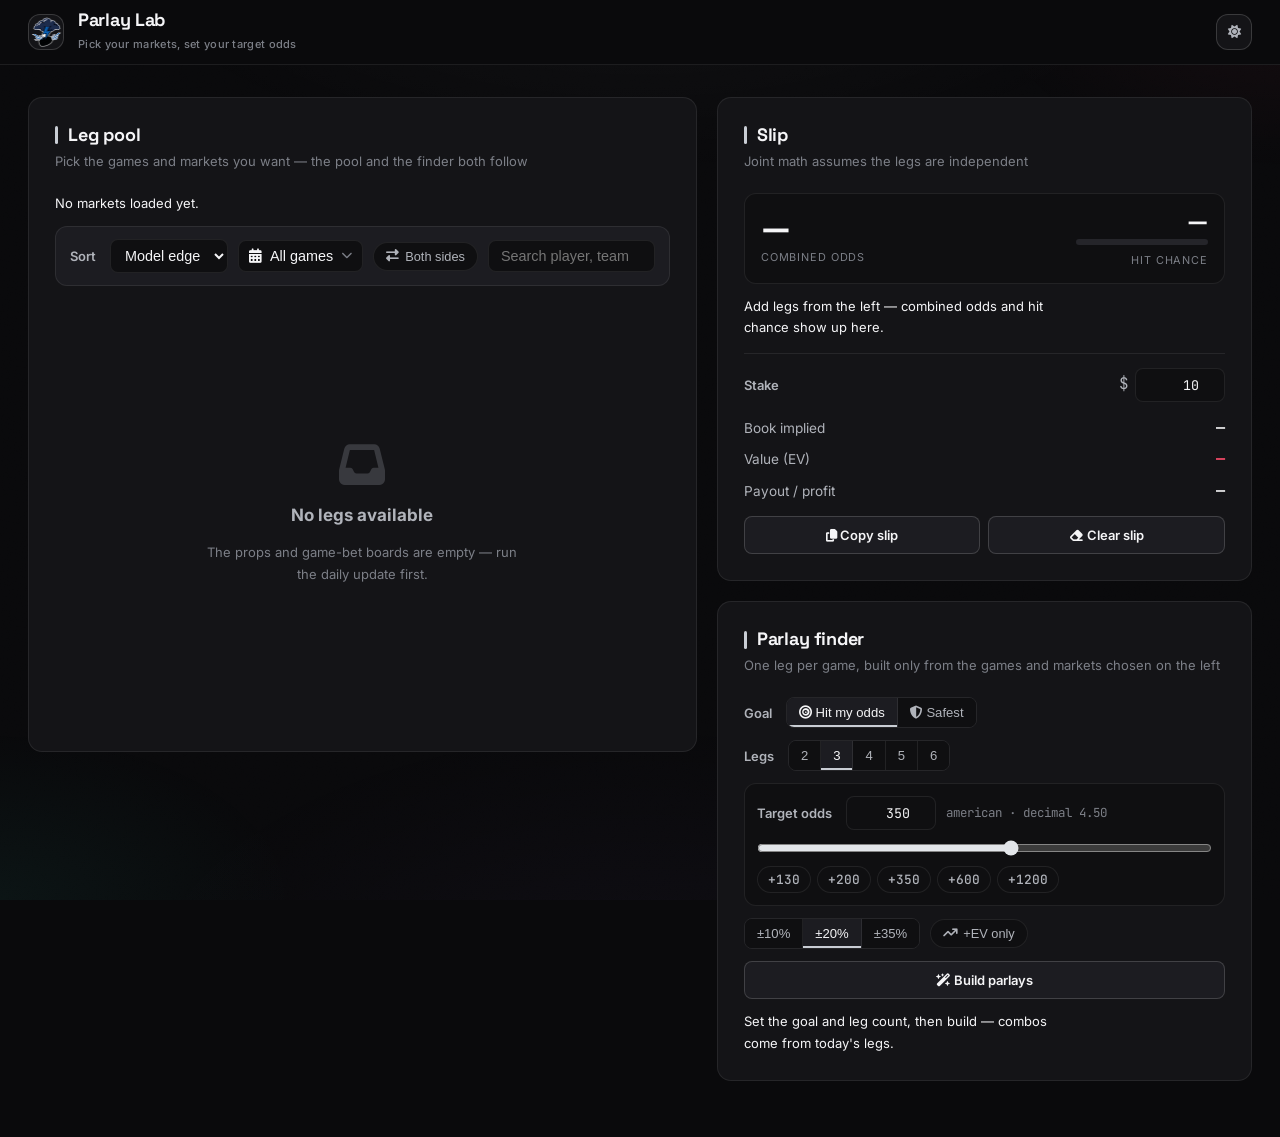
==== commit a1a73f18: "Parlay finder: per-game pool, no prop reuse, up to 24 results - Pool now allocates legs per game (to" ====
--- a/templates/parlay.html
+++ b/templates/parlay.html
@@ -162,12 +162,6 @@
                                 <button type="button" data-tol="0.2" aria-pressed="true">±20%</button>
                                 <button type="button" data-tol="0.35" aria-pressed="false">±35%</button>
                             </div>
-                            <div id="plVariety" class="pl-seg" role="group" aria-label="Result variety"
-                                 title="How often one leg may reappear across the shown parlays">
-                                <button type="button" data-var="1" aria-pressed="false">Strict</button>
-                                <button type="button" data-var="2" aria-pressed="true">Balanced</button>
-                                <button type="button" data-var="3" aria-pressed="false">Relaxed</button>
-                            </div>
                             <button id="plEvOnly" class="pl-chip" type="button" aria-pressed="false" title="Only show combos the model rates as +EV">
                                 <i class="fa-solid fa-arrow-trend-up"></i> +EV only
                             </button>
@@ -184,6 +178,6 @@
         </div>
     </main>
 
-    <script src="/static/parlay.js?v=2.7"></script>
+    <script src="/static/parlay.js?v=2.8"></script>
 </body>
 </html>
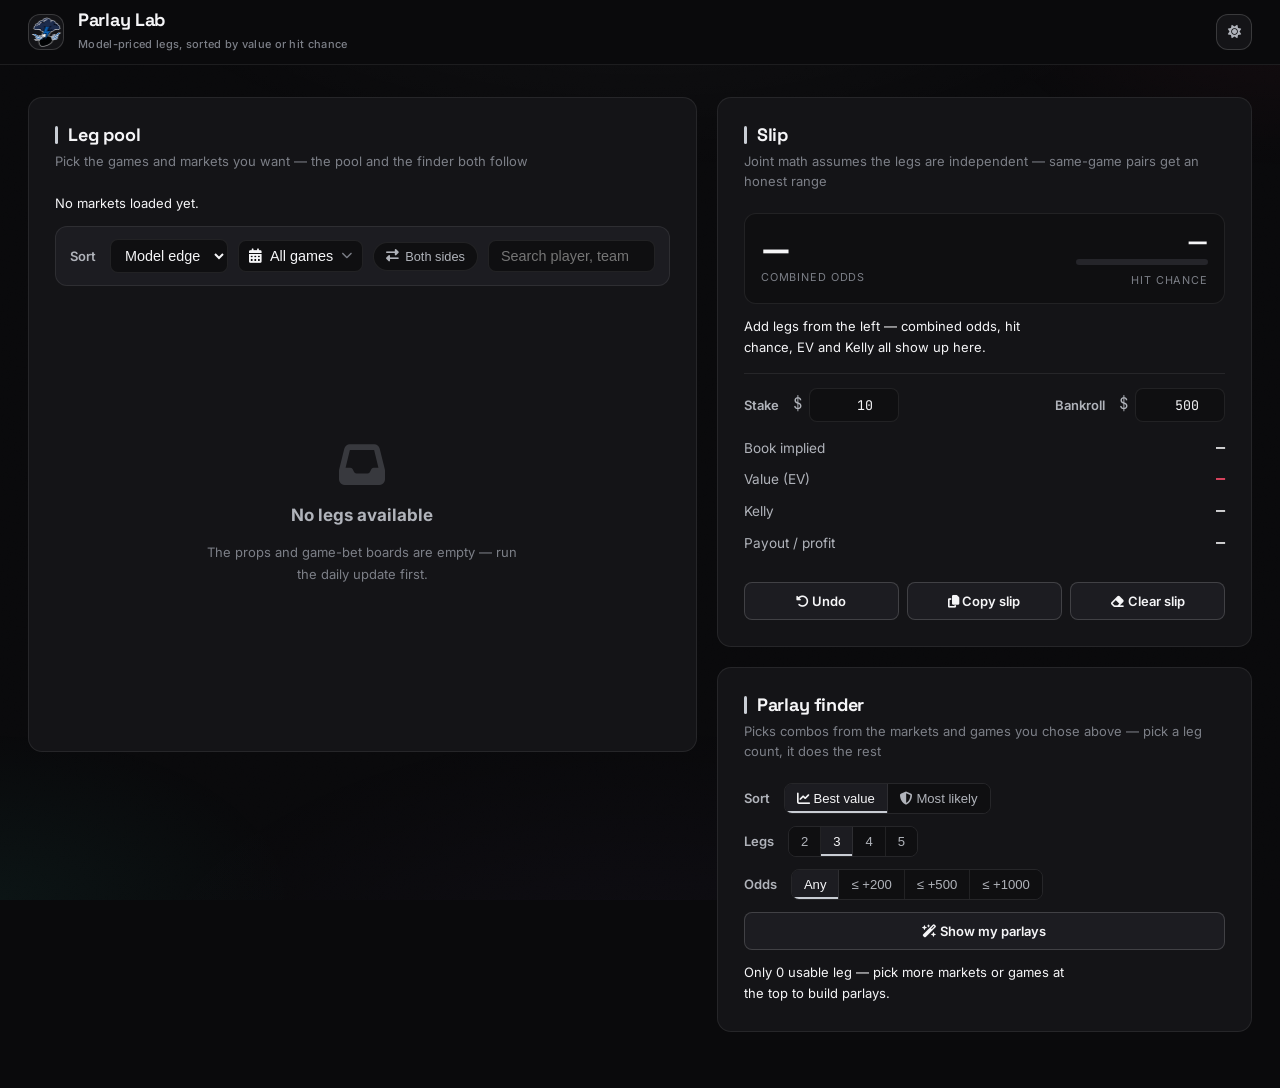
==== commit 774015a6: "Parlay Lab v3: beam-search finder, plain-language parlays, two-day slate - Finder rebuilt: two-butto" ====
--- a/templates/parlay.html
+++ b/templates/parlay.html
@@ -18,7 +18,7 @@
     <link rel="preconnect" href="https://fonts.googleapis.com">
     <link href="https://fonts.googleapis.com/css2?family=Inter:wght@300;400;500;600;700&family=Space+Grotesk:wght@500;600;700&family=JetBrains+Mono:wght@400;600&display=swap" rel="stylesheet">
     <link rel="stylesheet" href="https://cdnjs.cloudflare.com/ajax/libs/font-awesome/6.5.2/css/all.min.css" crossorigin="anonymous" referrerpolicy="no-referrer">
-    <link rel="stylesheet" href="/static/style.css?v=3.1">
+    <link rel="stylesheet" href="/static/style.css?v=3.2">
 </head>
 <body>
     <div class="bg-noise"></div>
@@ -34,7 +34,7 @@
                 </div>
                 <div class="logo-text">
                     <h1>Parlay Lab</h1>
-                    <span class="tagline">Pick your markets, set your target odds</span>
+                    <span class="tagline">Model-priced legs, sorted by value or hit chance</span>
                 </div>
             </div>
             <div class="header-right">
@@ -81,6 +81,9 @@
                 <div id="plLoadState" class="empty-state" hidden>
                     <p class="empty-desc">Loading legs…</p>
                 </div>
+                <div id="plDayNote" class="pl-pool-more" hidden>
+                    <i class="fa-solid fa-spinner fa-spin"></i> Today's slate is live — loading Tuesday's games in the background…
+                </div>
                 <div id="plPool" class="pl-leg-list"></div>
             </section>
 
@@ -90,7 +93,7 @@
                 <section class="card">
                     <div class="card-header">
                         <h2 class="card-title">Slip</h2>
-                        <p class="card-subtitle">Joint math assumes the legs are independent</p>
+                        <p class="card-subtitle">Joint math assumes the legs are independent — same-game pairs get an honest range</p>
                     </div>
                     <div class="pl-hero">
                         <div class="pl-hero-main">
@@ -106,18 +109,31 @@
                     <div id="slipLegs" class="pl-slip-legs"></div>
                     <div class="pl-summary">
                         <div class="pl-summary-row">
-                            <label class="props-toolbar-label" for="plStake">Stake</label>
-                            <span class="pl-money-wrap">$<input id="plStake" class="pl-stake" type="number" min="0" step="1" value="10" inputmode="decimal"></span>
+                            <div class="pl-money-row">
+                                <label class="props-toolbar-label" for="plStake">Stake</label>
+                                <span class="pl-money-wrap">$<input id="plStake" class="pl-stake" type="number" min="0" step="1" value="10" inputmode="decimal"></span>
+                            </div>
+                            <div class="pl-money-row">
+                                <label class="props-toolbar-label" for="plBankroll">Bankroll</label>
+                                <span class="pl-money-wrap">$<input id="plBankroll" class="pl-stake" type="number" min="0" step="10" value="500" inputmode="decimal"></span>
+                            </div>
                         </div>
                         <dl class="pl-totals">
                             <div class="pl-total-row"><dt>Book implied</dt><dd id="plImplied">—</dd></div>
                             <div class="pl-total-row"><dt>Value (EV)</dt><dd id="plEV">—</dd></div>
+                            <div class="pl-total-row">
+                                <dt>Kelly <button id="plUseKelly" type="button" class="pl-kelly-btn" hidden title="Set the stake to a quarter-Kelly bet">use ¼</button></dt>
+                                <dd id="plKelly">—</dd>
+                            </div>
                             <div class="pl-total-row"><dt>Payout / profit</dt><dd id="plPayout">—</dd></div>
                         </dl>
                         <div id="plCorrelationNote" class="pl-warn" hidden>
-                            <i class="fa-solid fa-link"></i> Two legs share a game — the independence math no longer holds.
+                            <i class="fa-solid fa-link"></i> Legs share a game — independence no longer holds.
+                            True hit chance sits somewhere inside <span id="plCorrRange">—</span>.
                         </div>
+                        <div id="plSuggest" class="pl-suggest" hidden></div>
                         <div class="pl-summary-actions">
+                            <button id="plUndo" class="action-btn" type="button"><i class="fa-solid fa-rotate-left"></i> Undo</button>
                             <button id="plCopy" class="action-btn" type="button"><i class="fa-solid fa-copy"></i> Copy slip</button>
                             <button id="plClear" class="action-btn" type="button"><i class="fa-solid fa-eraser"></i> Clear slip</button>
                         </div>
@@ -127,49 +143,38 @@
                 <section class="card">
                     <div class="card-header">
                         <h2 class="card-title">Parlay finder</h2>
-                        <p class="card-subtitle">One leg per game, built only from the games and markets chosen on the left</p>
+                        <p class="card-subtitle">Picks combos from the markets and games you chose above — pick a leg count, it does the rest</p>
                     </div>
                     <div class="pl-finder-controls">
                         <div class="pl-control-row">
-                            <span class="props-toolbar-label">Goal</span>
-                            <div id="plMode" class="pl-seg" role="group" aria-label="Finder goal">
-                                <button type="button" data-mode="target" aria-pressed="true"><i class="fa-solid fa-bullseye"></i> Hit my odds</button>
-                                <button type="button" data-mode="chance" aria-pressed="false"><i class="fa-solid fa-shield-halved"></i> Safest</button>
+                            <span class="props-toolbar-label">Sort</span>
+                            <div id="plMode" class="pl-seg" role="group" aria-label="Sort parlays by">
+                                <button type="button" data-mode="ev" aria-pressed="true"><i class="fa-solid fa-chart-line"></i> Best value</button>
+                                <button type="button" data-mode="chance" aria-pressed="false"><i class="fa-solid fa-shield-halved"></i> Most likely</button>
                             </div>
                         </div>
                         <div class="pl-control-row">
                             <span class="props-toolbar-label">Legs</span>
-                            <div id="plSize" class="pl-seg" role="group" aria-label="Leg count">
+                            <div id="plSize" class="pl-seg" role="group" aria-label="Legs per parlay">
                                 <button type="button" data-size="2" aria-pressed="false">2</button>
                                 <button type="button" data-size="3" aria-pressed="true">3</button>
                                 <button type="button" data-size="4" aria-pressed="false">4</button>
                                 <button type="button" data-size="5" aria-pressed="false">5</button>
-                                <button type="button" data-size="6" aria-pressed="false">6</button>
                             </div>
                         </div>
-                        <div id="plTargetWrap" class="pl-target-wrap">
-                            <div class="pl-control-row">
-                                <span class="props-toolbar-label">Target odds</span>
-                                <input id="plTargetInput" class="pl-stake pl-target-input" type="number" step="5" value="350" aria-label="Target American odds">
-                                <span class="pl-target-hint">american · decimal <span id="plTargetDec">4.50</span></span>
+                        <div class="pl-control-row">
+                            <span class="props-toolbar-label">Odds</span>
+                            <div id="plOddsCap" class="pl-seg" role="group" aria-label="Max combined odds">
+                                <button type="button" data-odds="any" aria-pressed="true" title="No odds limit">Any</button>
+                                <button type="button" data-odds="200" aria-pressed="false" title="Only parlays paying +200 (3.00) or less">≤ +200</button>
+                                <button type="button" data-odds="500" aria-pressed="false" title="Only parlays paying +500 (6.00) or less">≤ +500</button>
+                                <button type="button" data-odds="1000" aria-pressed="false" title="Only parlays paying +1000 (11.00) or less">≤ +1000</button>
                             </div>
-                            <input id="plTargetRange" class="pl-range" type="range" min="0" max="100" step="0.5" value="50" aria-label="Target odds slider">
-                            <div id="plPresets" class="pl-chip-row pl-preset-row" role="group" aria-label="Target odds presets"></div>
                         </div>
-                        <div class="pl-control-row" id="plFinderOpts">
-                            <div id="plTol" class="pl-seg" role="group" aria-label="Target tolerance">
-                                <button type="button" data-tol="0.1" aria-pressed="false">±10%</button>
-                                <button type="button" data-tol="0.2" aria-pressed="true">±20%</button>
-                                <button type="button" data-tol="0.35" aria-pressed="false">±35%</button>
-                            </div>
-                            <button id="plEvOnly" class="pl-chip" type="button" aria-pressed="false" title="Only show combos the model rates as +EV">
-                                <i class="fa-solid fa-arrow-trend-up"></i> +EV only
-                            </button>
-                        </div>
-                        <button id="plBuild" class="action-btn pl-build-btn" type="button"><i class="fa-solid fa-wand-magic-sparkles"></i> Build parlays</button>
+                        <button id="plBuild" class="action-btn pl-build-btn" type="button"><i class="fa-solid fa-wand-magic-sparkles"></i> Show my parlays</button>
                     </div>
                     <div id="plAutoplay" class="pl-autoplay">
-                        <p class="empty-desc">Set the goal and leg count, then build — combos come from today's legs.</p>
+                        <p class="empty-desc">Loading today's legs, then the finder runs itself…</p>
                     </div>
                 </section>
 
@@ -178,6 +183,6 @@
         </div>
     </main>
 
-    <script src="/static/parlay.js?v=2.8"></script>
+    <script src="/static/parlay.js?v=3.5"></script>
 </body>
 </html>
--- a/static/style.css
+++ b/static/style.css
@@ -2219,9 +2219,6 @@
 
 .pl-chip[aria-pressed="true"] .pl-chip-count { color: inherit; opacity: 0.75; }
 
-.pl-preset-row { margin: 0; }
-.pl-preset-row .pl-chip { padding: 4px 10px; font-family: var(--font-mono); }
-
 /* Leg rows */
 .pl-leg-list { display: grid; gap: 2px; }
 
@@ -2341,24 +2338,6 @@
     box-shadow: inset 0 -2px 0 var(--accent);
 }
 
-.pl-target-wrap {
-    display: grid;
-    gap: 10px;
-    padding: 12px;
-    border: 1px solid var(--border-subtle);
-    border-radius: var(--radius-md);
-    background: var(--bg-input);
-}
-
-.pl-target-input { width: 96px; text-align: right; }
-.pl-target-hint {
-    color: var(--text-muted);
-    font-size: 0.78rem;
-    font-family: var(--font-mono);
-}
-
-.pl-range { width: 100%; accent-color: var(--accent-dim); cursor: pointer; }
-
 .pl-build-btn { width: 100%; justify-content: center; }
 
 /* Finder results */
@@ -2402,26 +2381,41 @@
     min-width: 0;
 }
 
-.pl-fam-dot {
-    flex-shrink: 0;
-    width: 8px;
-    height: 8px;
-    border-radius: 50%;
-    background: var(--chip-accent, var(--accent));
-}
+.pl-combo-body { padding-left: 2px; }
 
 .pl-combo-leg .pl-leg-label { color: var(--text-secondary); }
 .pl-combo-leg .pl-leg-odds { min-width: 0; font-size: 0.8rem; }
 
-.pl-combo-nums {
+/* v3: plain-language result cards */
+.pl-combo-head {
+    display: flex;
+    align-items: baseline;
+    gap: 14px;
+    flex-wrap: wrap;
+}
+.pl-combo-odds-big {
+    font-family: var(--font-heading);
+    font-size: 1.5rem;
+    font-weight: 700;
+    color: var(--text-primary);
+    line-height: 1.1;
+    min-width: 64px;
+}
+.pl-combo-hit, .pl-combo-win {
+    color: var(--text-secondary);
+    font-size: 0.85rem;
+}
+.pl-combo-win { font-family: var(--font-mono); font-size: 0.78rem; color: var(--text-muted); }
+.pl-combo-actions { display: flex; gap: 6px; margin-left: auto; }
+.pl-combo-num { color: var(--text-muted); font-family: var(--font-mono); font-size: 0.8rem; flex-shrink: 0; }
+.pl-combo-foot {
     display: flex;
     align-items: center;
-    gap: 12px;
+    gap: 8px;
     flex-wrap: wrap;
-}
-
-.pl-combo-odds { font-size: 0.9rem; min-width: 0; }
-.pl-combo-odds small { color: var(--text-muted); font-weight: 400; }
+    border-top: 1px solid var(--border-subtle);
+    padding-top: 8px;
+}
 
 .pl-dist {
     font-family: var(--font-mono);
@@ -2638,6 +2632,81 @@
     font-size: 0.82rem;
 }
 
+/* v3: logos, Kelly row, slip tools, suggestion rows, show-more */
+.pl-logo-wrap { position: relative; display: inline-flex; flex-shrink: 0; }
+.pl-logo { width: 22px; height: 22px; object-fit: contain; }
+.pl-leg-logo { width: 20px; height: 20px; }
+.pl-slip-logo { width: 20px; height: 20px; }
+.pl-combo-logo { width: 16px; height: 16px; }
+.pl-logo-fallback { display: none; color: var(--text-muted); font-size: 0.7rem; }
+.pl-logo-wrap:not(:has(img)) .pl-logo-fallback { display: inline-flex; }
+
+.pl-kelly-btn {
+    background: var(--bg-input);
+    color: var(--accent-dim);
+    border: 1px solid var(--border-subtle);
+    border-radius: 999px;
+    font-size: 0.68rem;
+    padding: 1px 8px;
+    margin-left: 6px;
+    cursor: pointer;
+}
+.pl-kelly-btn:hover { color: var(--text-primary); border-color: var(--border-default); }
+.pl-kelly-none { color: var(--text-muted); font-weight: 400; font-size: 0.85rem; }
+.pl-kelly-pill { border-color: var(--accent-green); color: var(--accent-green); }
+
+.pl-slip-col { display: flex; flex-direction: column; min-width: 0; flex: 1; }
+.pl-slip-tools {
+    display: flex;
+    flex-direction: column;
+    align-items: center;
+    gap: 0;
+}
+.pl-reorder {
+    background: transparent;
+    border: none;
+    color: var(--text-muted);
+    cursor: pointer;
+    padding: 1px 6px;
+    font-size: 0.62rem;
+    line-height: 1.4;
+}
+.pl-reorder:hover:not(:disabled) { color: var(--text-primary); }
+.pl-reorder:disabled { opacity: 0.2; cursor: default; }
+.pl-slip-leg {
+    display: flex;
+    flex-direction: row;
+    align-items: center;
+    gap: 10px;
+    padding-right: 46px;
+}
+
+.pl-money-row { display: flex; align-items: center; gap: 10px; }
+
+.pl-suggest { display: grid; gap: 4px; }
+.pl-suggest-title {
+    color: var(--text-secondary);
+    font-size: 0.72rem;
+    text-transform: uppercase;
+    letter-spacing: 0.07em;
+    margin-top: 4px;
+}
+.pl-suggest-row {
+    display: flex;
+    align-items: center;
+    justify-content: space-between;
+    gap: 10px;
+    padding: 6px 10px;
+    background: var(--bg-surface-elevated);
+    border: 1px solid var(--border-subtle);
+    border-radius: var(--radius-sm);
+}
+.pl-suggest-col { color: var(--text-secondary); font-size: 0.82rem; min-width: 0; }
+.pl-suggest-nums { display: flex; align-items: center; gap: 10px; flex-shrink: 0; }
+.pl-suggest-odds { color: var(--text-primary); font-family: var(--font-mono); font-size: 0.78rem; }
+
+.pl-more-btn { justify-self: center; }
+
 @media (max-width: 900px) {
     /* minmax(0, ...) keeps an inner min-content (a long leg label, a nowrap
        numeric cluster) from blowing the single column wider than the phone. */
@@ -2651,4 +2720,6 @@
     .pl-leg { flex-wrap: wrap; }
     .pl-leg-titleline { min-width: 0; }
     .pl-leg-nums { margin-left: auto; min-width: 0; }
-}
+    /* stake + bankroll stack vertically when they no longer share a row */
+    .pl-summary-row { flex-wrap: wrap; gap: 8px; }
+}
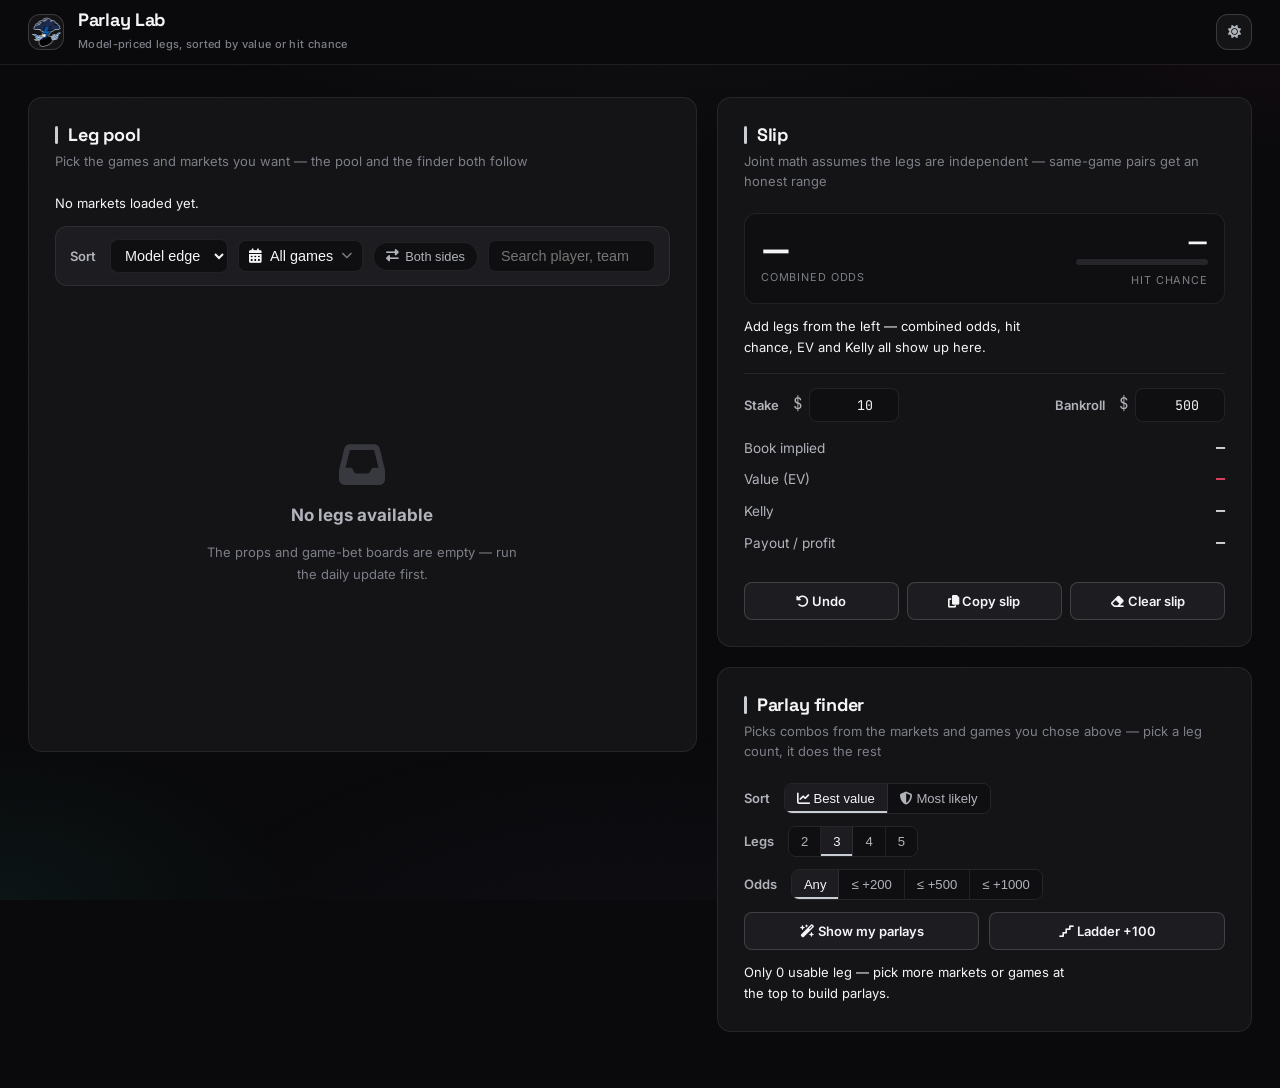
==== commit dd767e1b: "Parlay Lab: add Ladder +100 button Find the top 2-leg parlay closest to even money (+100), ranked ne" ====
--- a/templates/parlay.html
+++ b/templates/parlay.html
@@ -171,7 +171,10 @@
                                 <button type="button" data-odds="1000" aria-pressed="false" title="Only parlays paying +1000 (11.00) or less">≤ +1000</button>
                             </div>
                         </div>
-                        <button id="plBuild" class="action-btn pl-build-btn" type="button"><i class="fa-solid fa-wand-magic-sparkles"></i> Show my parlays</button>
+                        <div class="pl-finder-actions">
+                            <button id="plBuild" class="action-btn pl-build-btn" type="button"><i class="fa-solid fa-wand-magic-sparkles"></i> Show my parlays</button>
+                            <button id="plLadder" class="action-btn pl-build-btn" type="button" title="Find the 2-leg parlay closest to even money (+100)"><i class="fa-solid fa-stairs"></i> Ladder +100</button>
+                        </div>
                     </div>
                     <div id="plAutoplay" class="pl-autoplay">
                         <p class="empty-desc">Loading today's legs, then the finder runs itself…</p>
--- a/static/style.css
+++ b/static/style.css
@@ -2339,6 +2339,8 @@
 }
 
 .pl-build-btn { width: 100%; justify-content: center; }
+.pl-finder-actions { display: flex; gap: 10px; }
+.pl-finder-actions .action-btn { flex: 1; width: auto; }
 
 /* Finder results */
 .pl-autoplay { display: grid; gap: 8px; }
